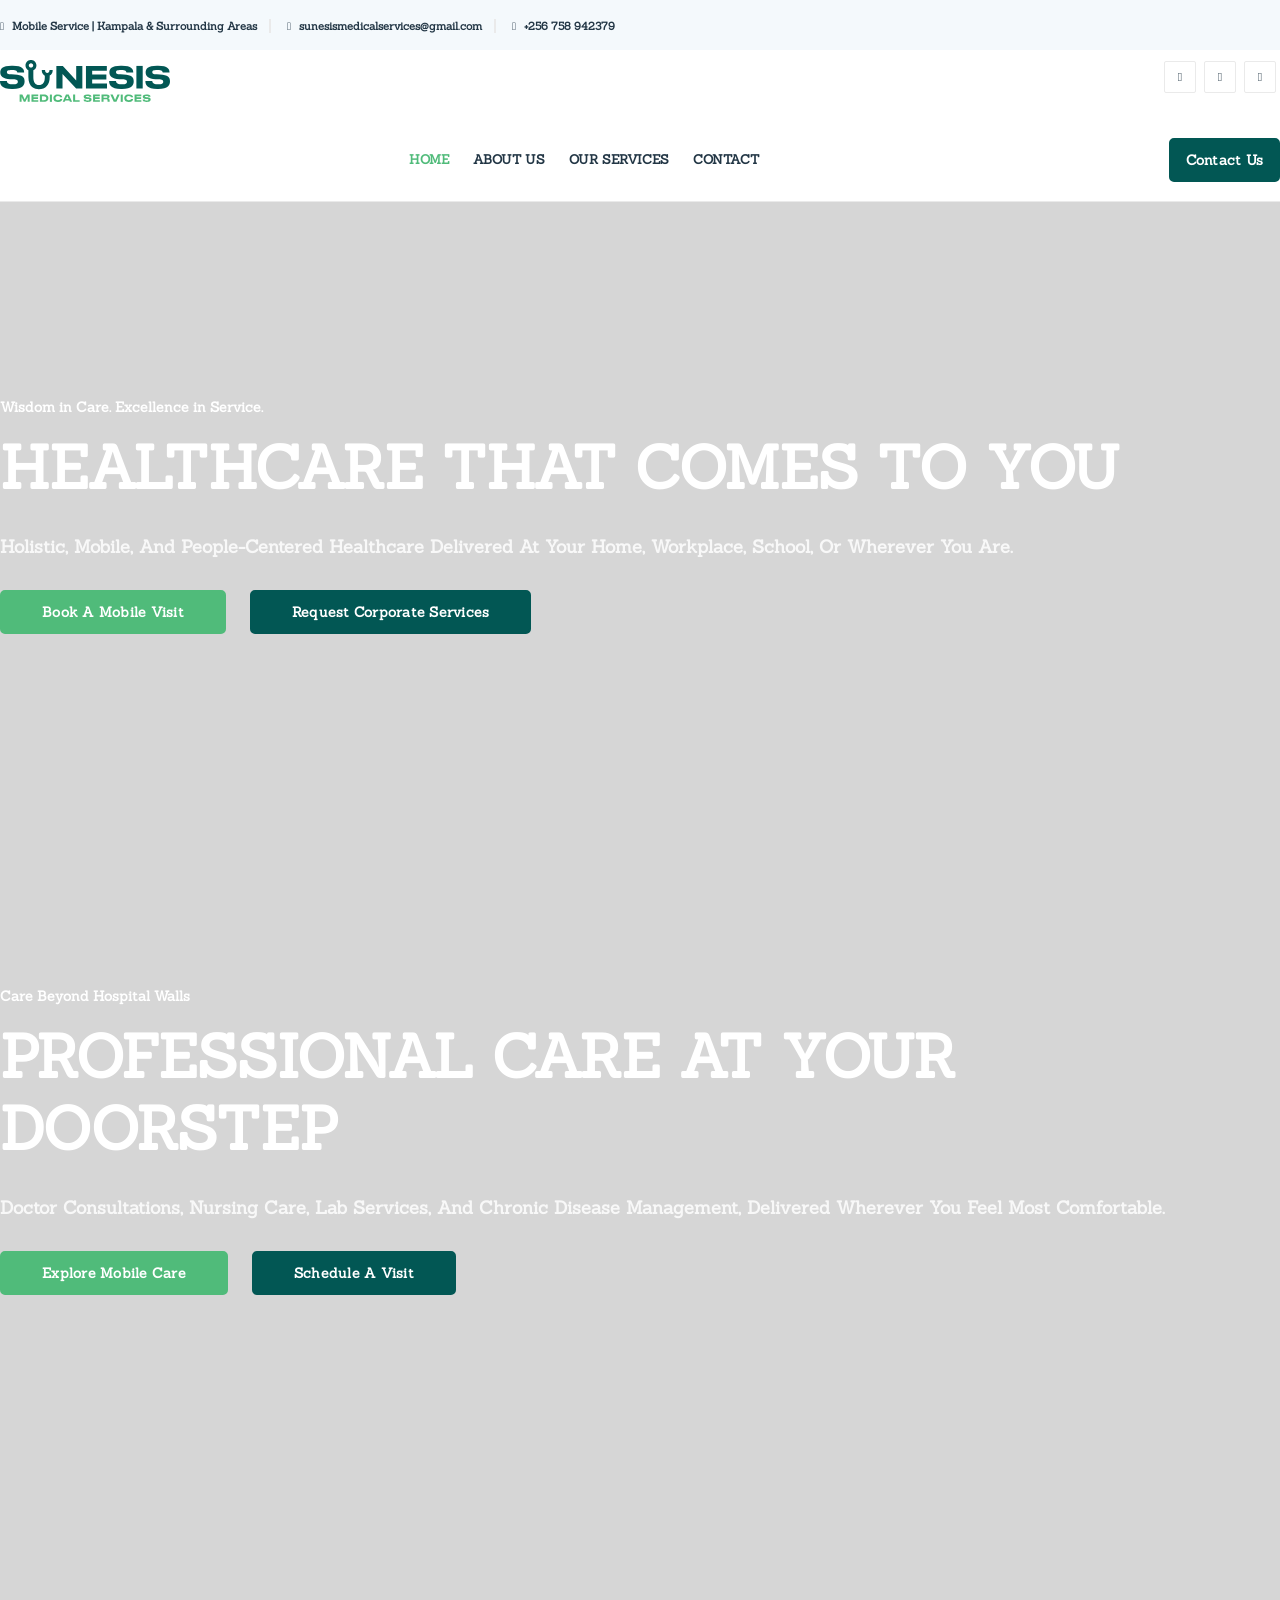
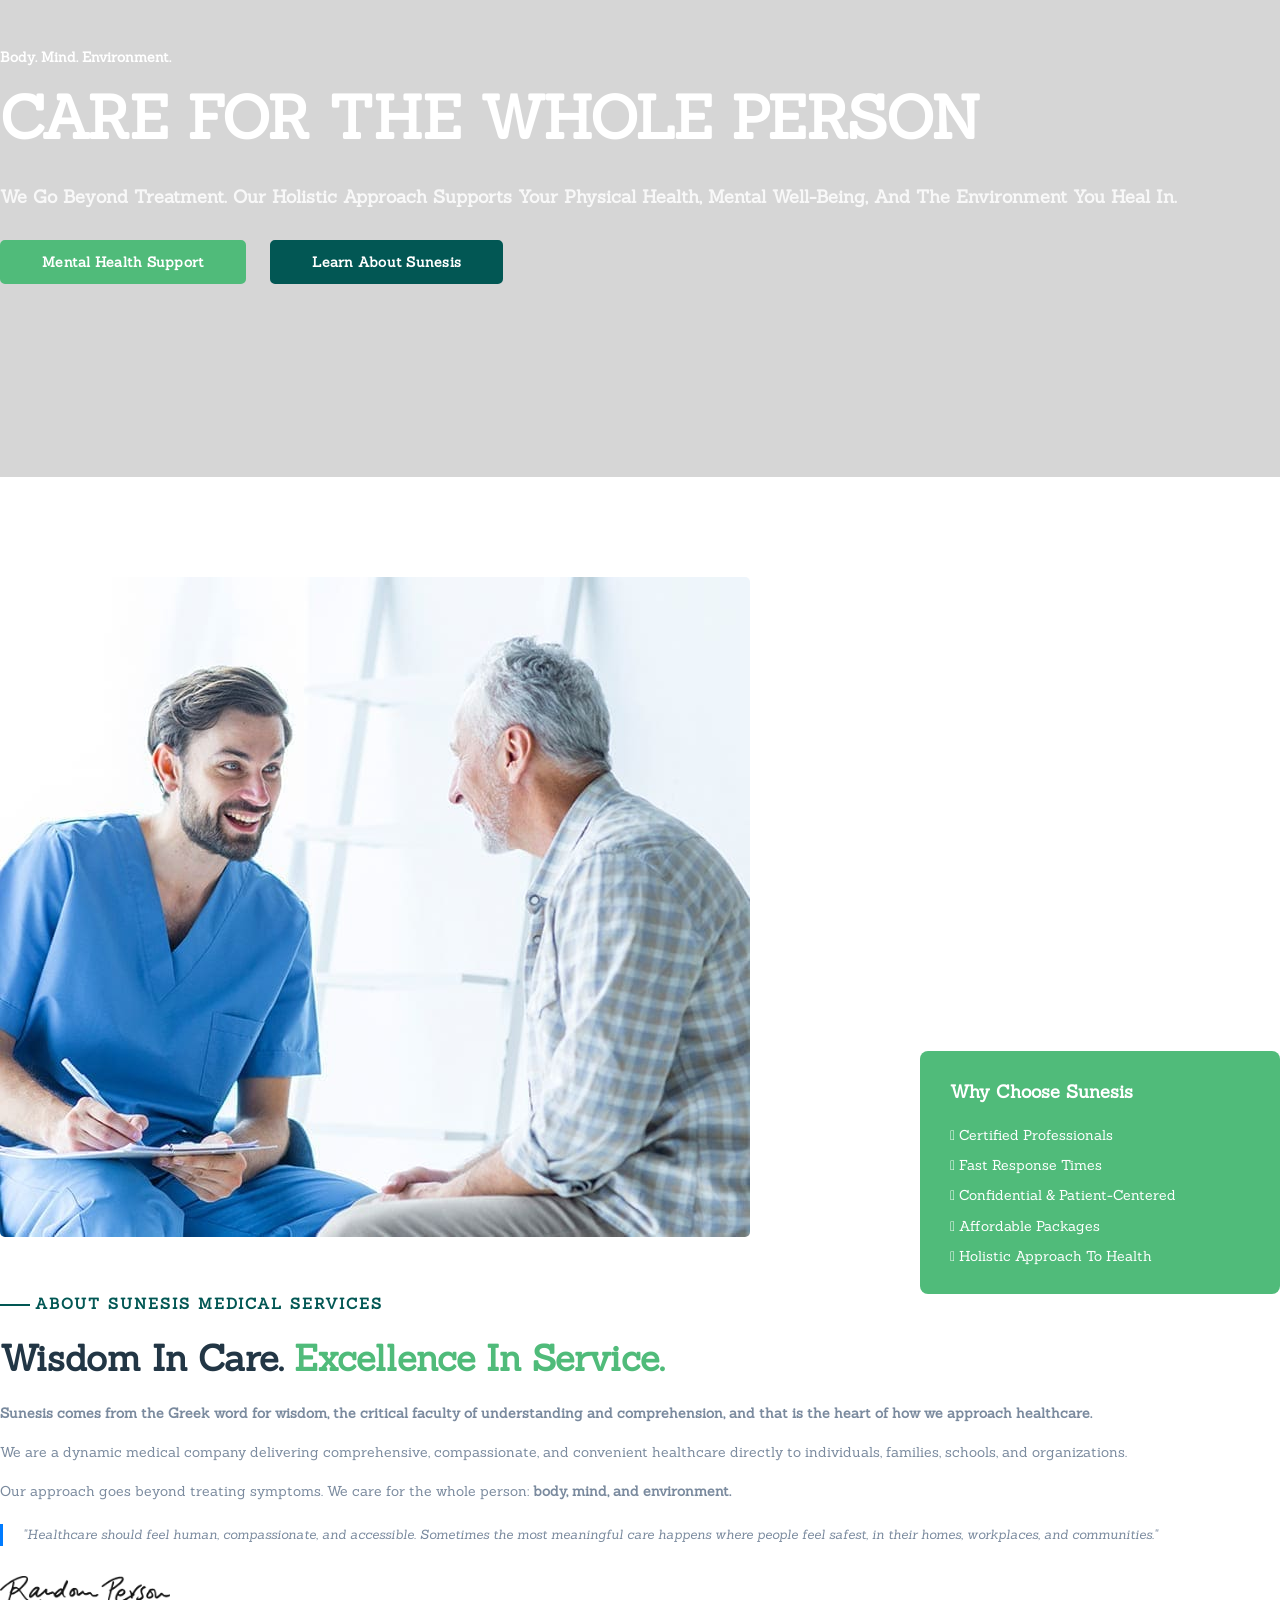
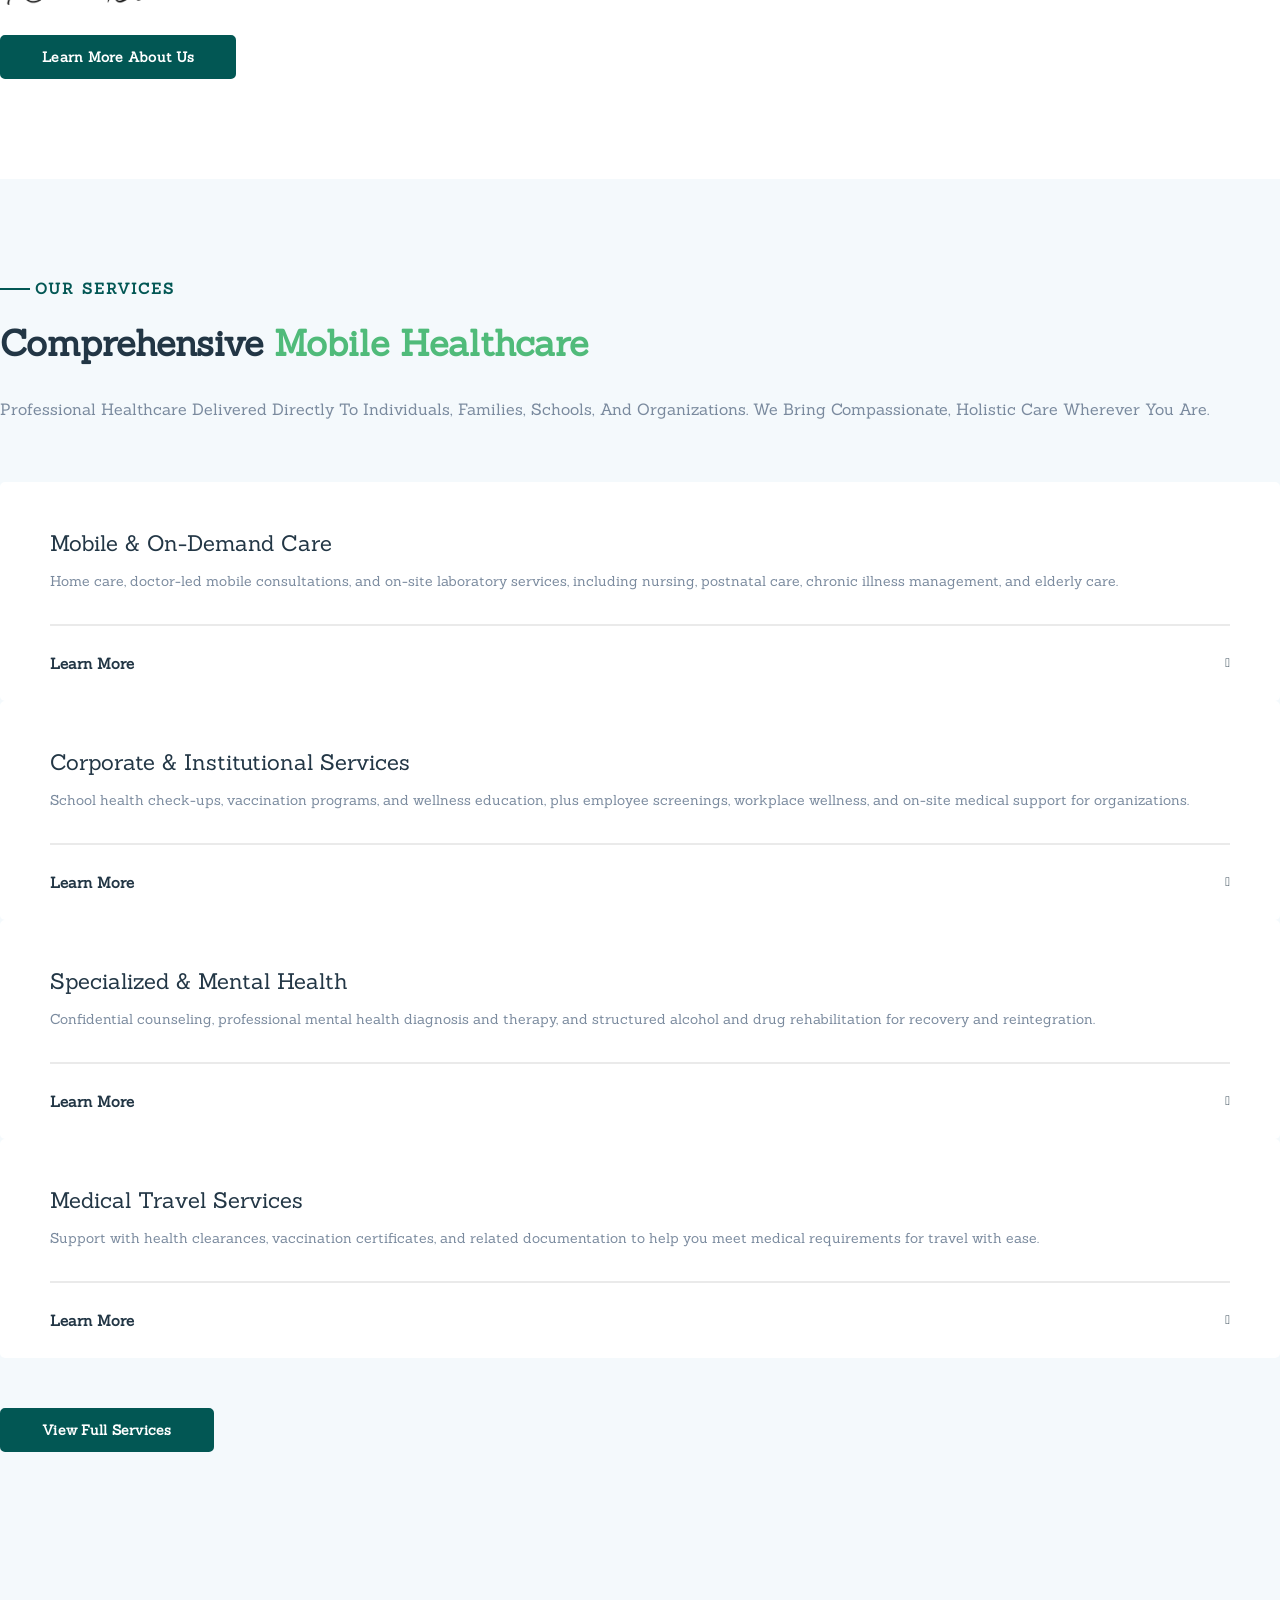
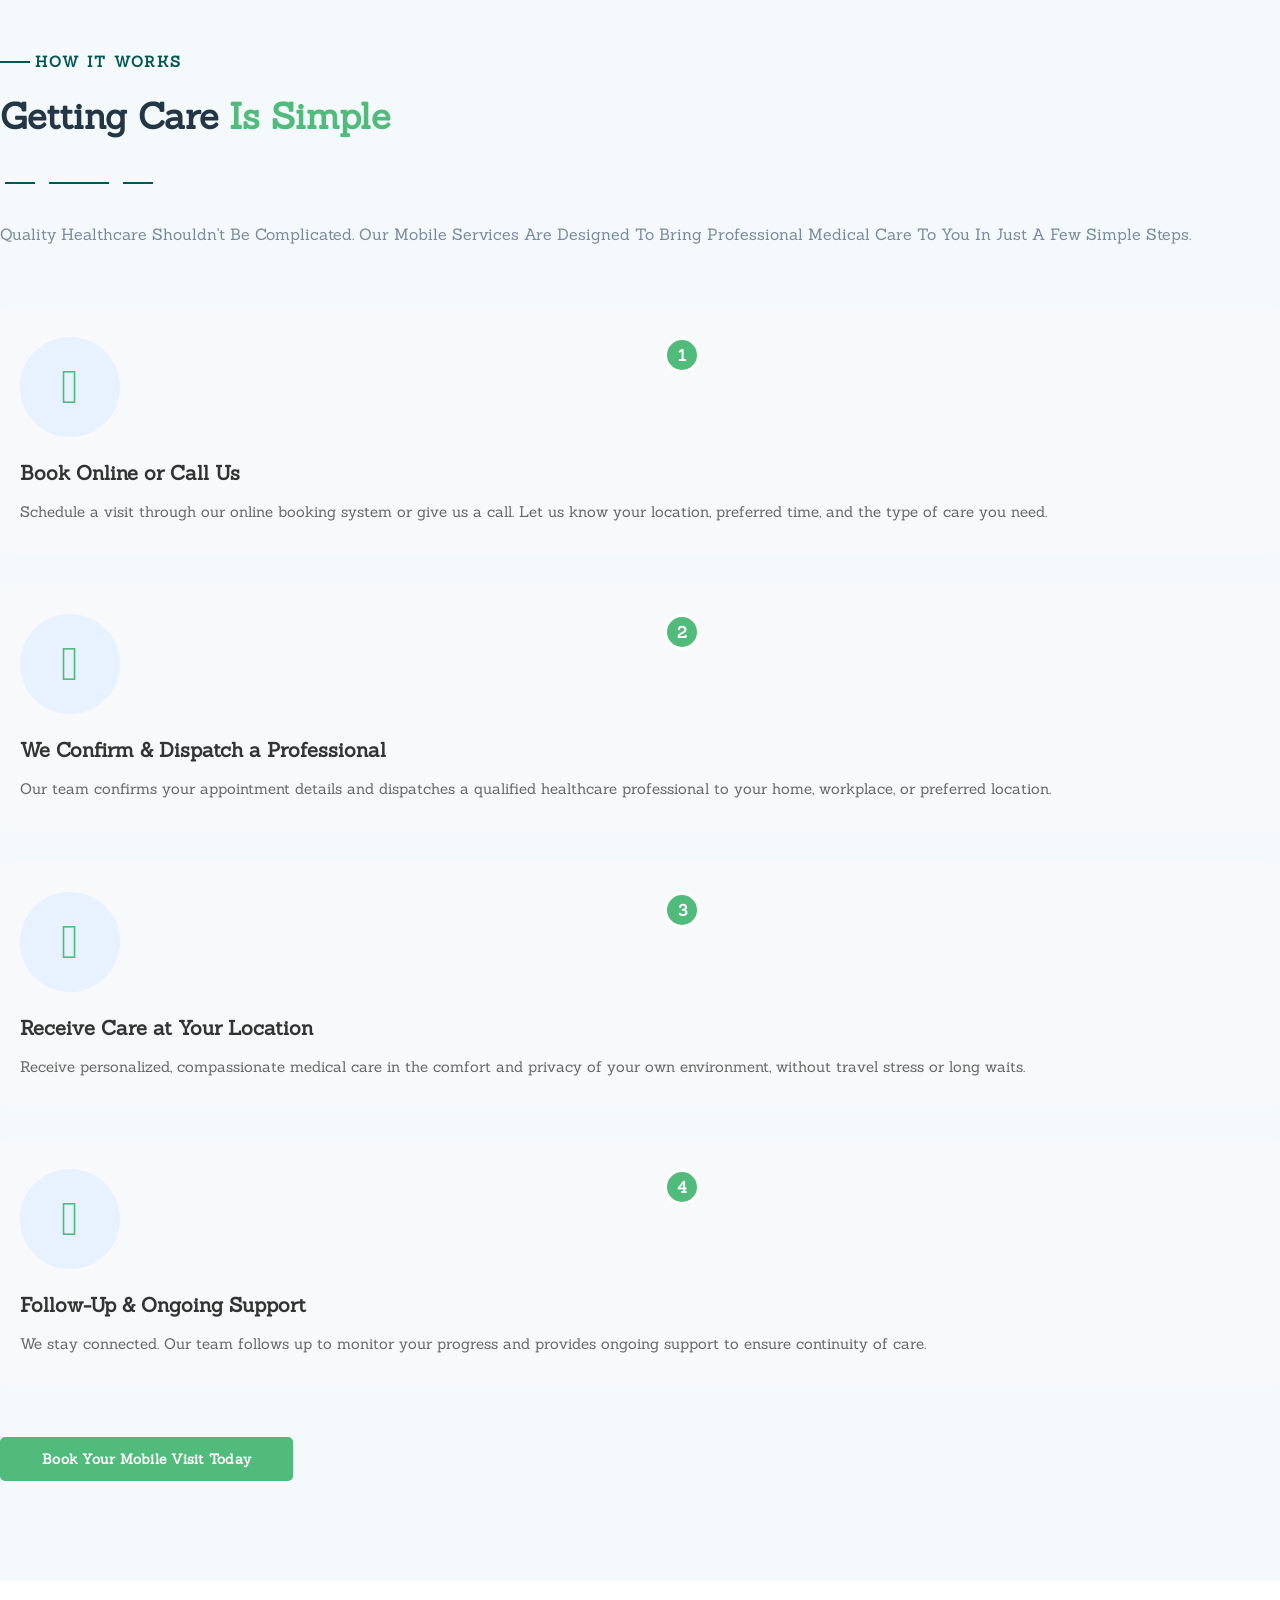
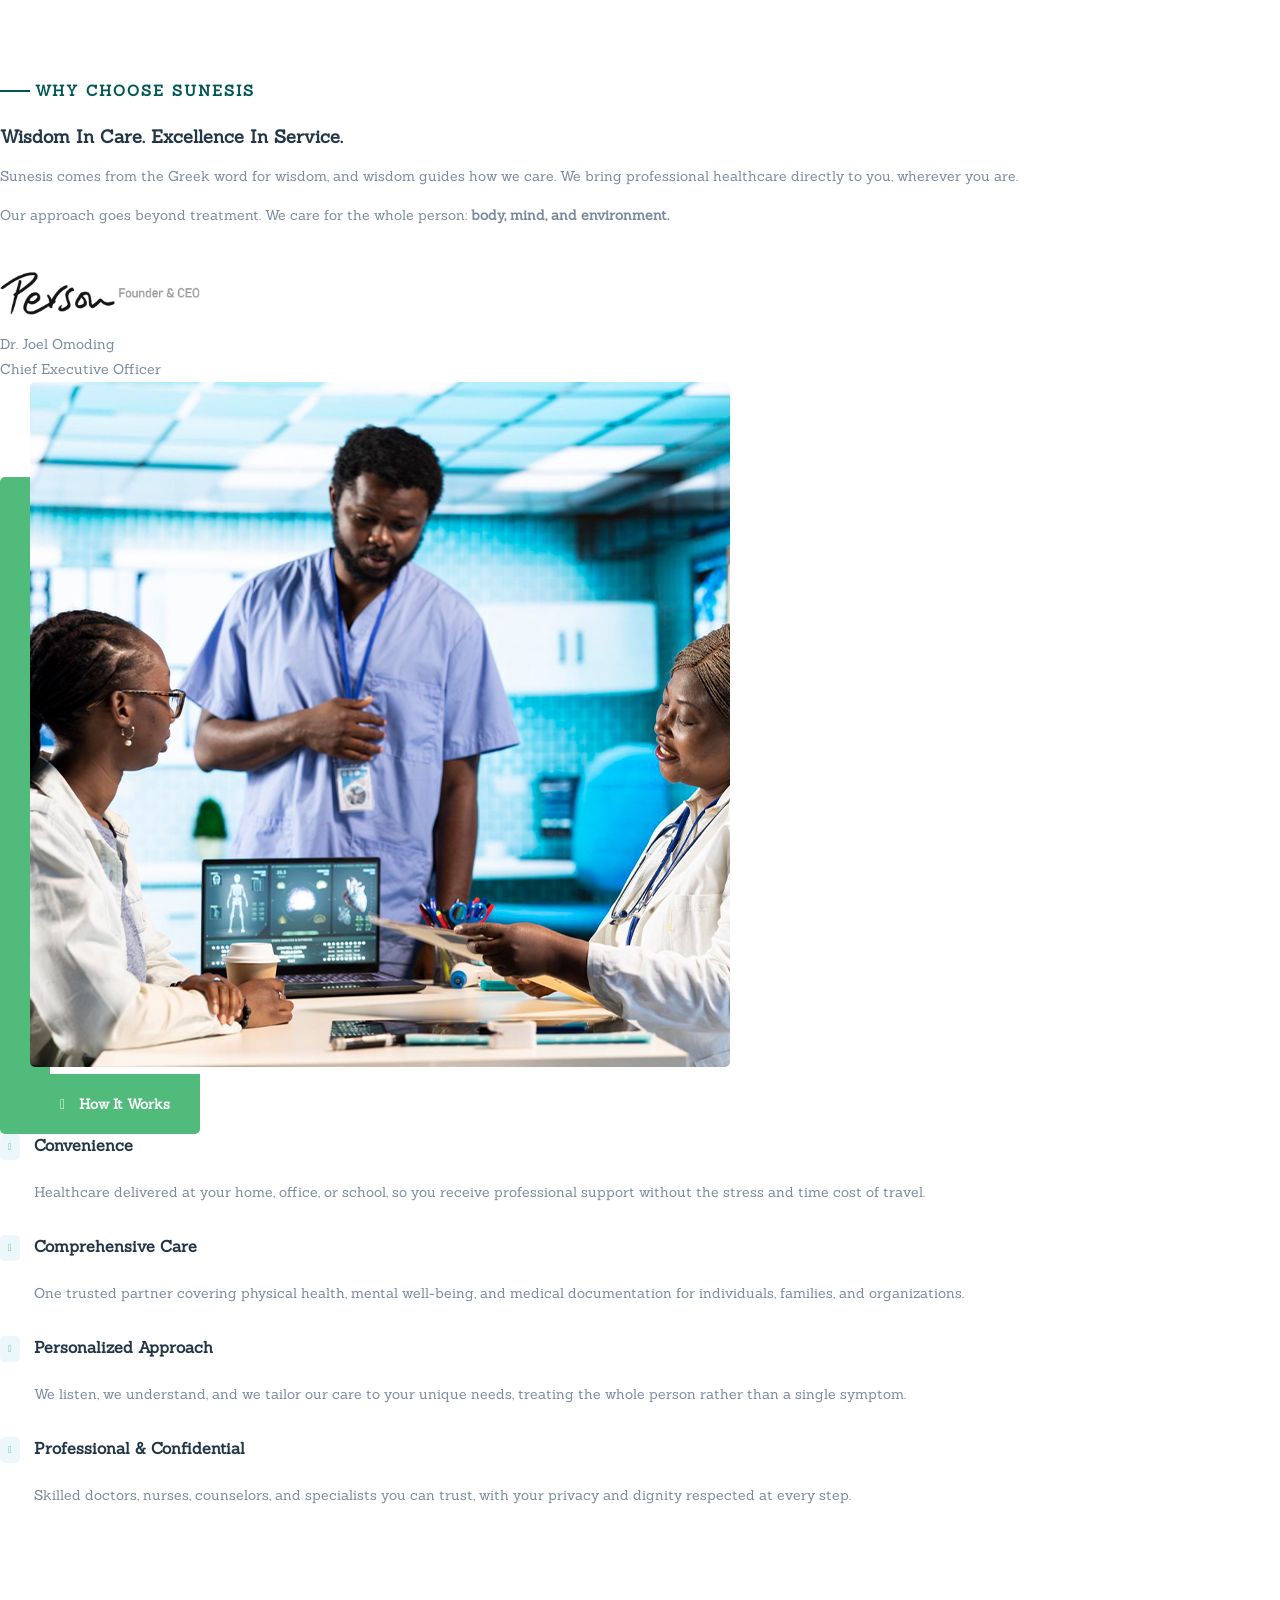
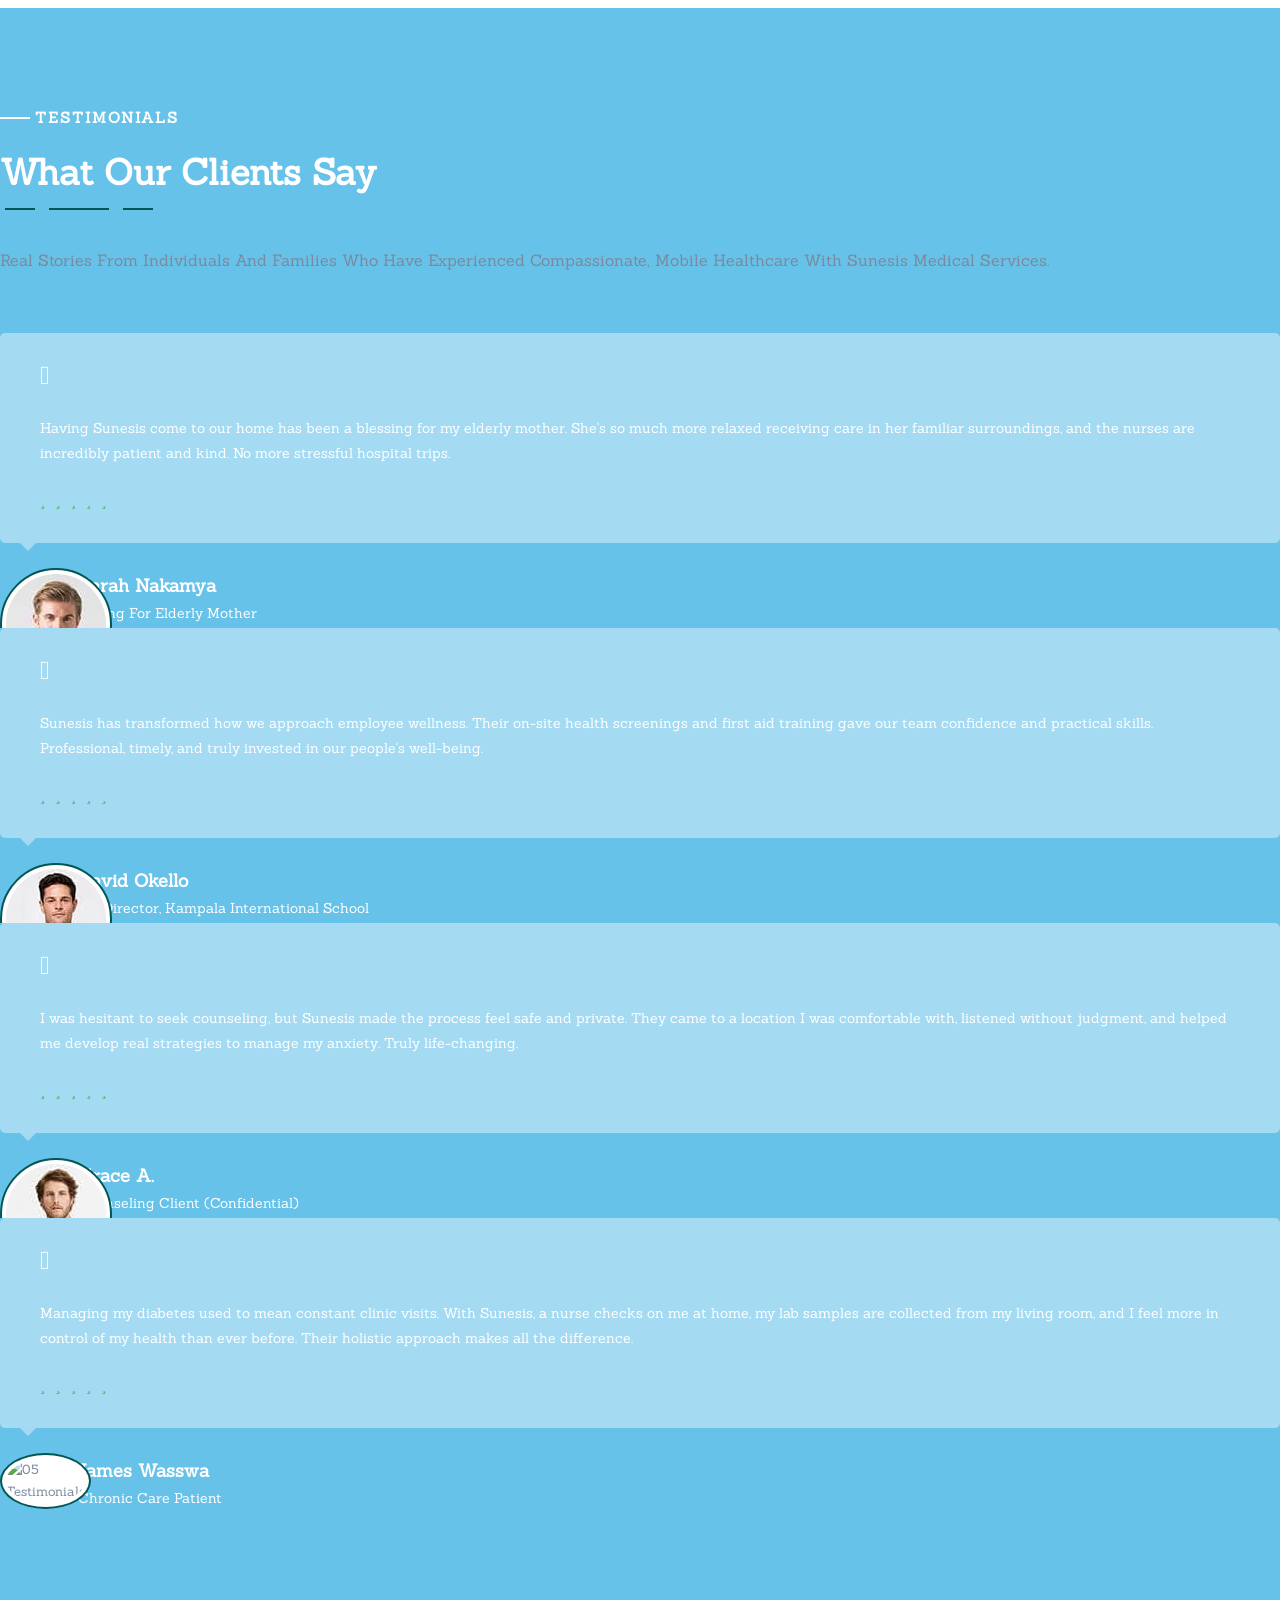
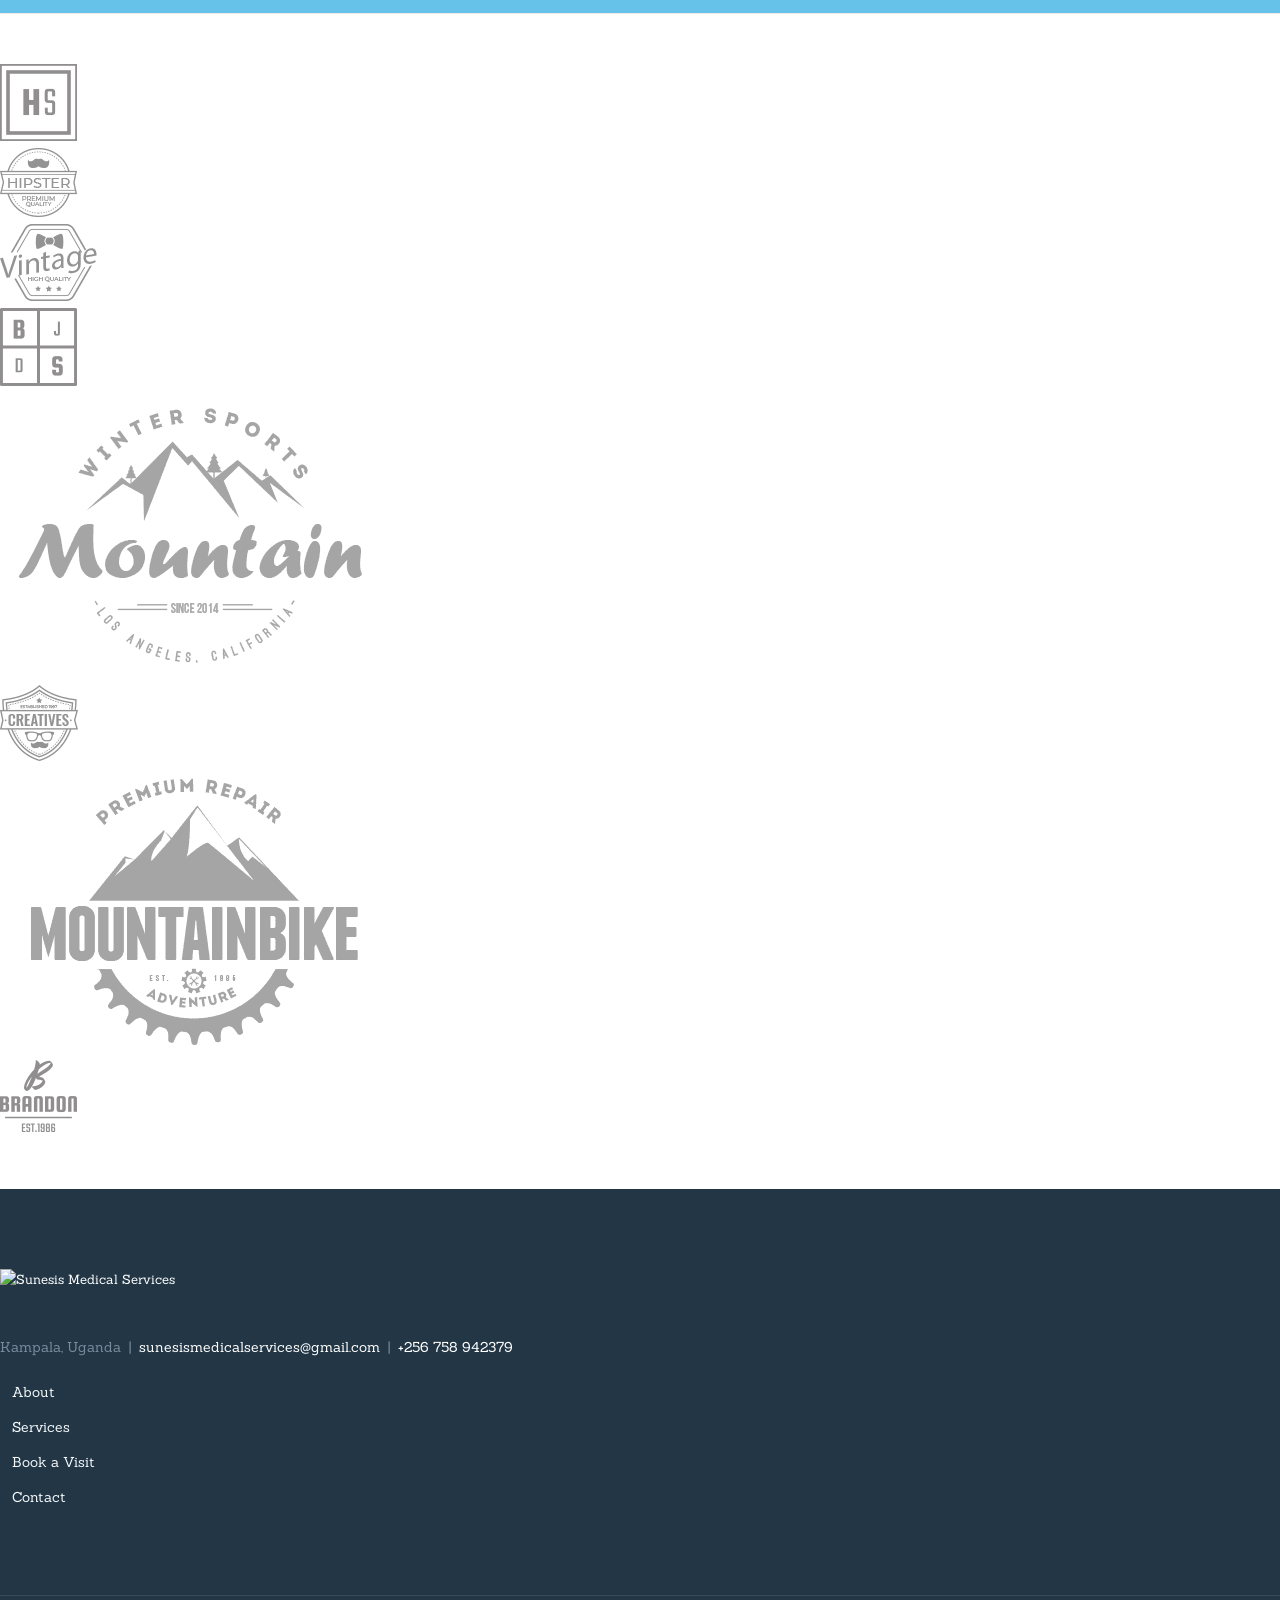
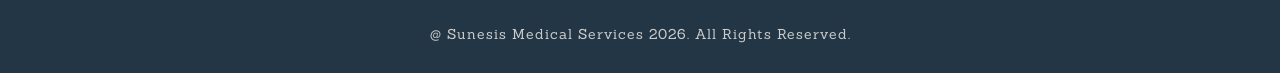
==== index.html @ 399898be "kk" ====
<!DOCTYPE html>
<html lang="en">
    
<head>
    <!-- :: Required Meta Tags -->
    <meta charset="utf-8">
    <meta http-equiv="X-UA-Compatible" content="IE=edge">
    <meta name="viewport" content="width=device-width, initial-scale=1, shrink-to-fit=no">
    
    <!-- :: SEO Meta Tags - Customized for Sunesis Medical Services -->
    <meta name="description" content="Sunesis Medical Services provides holistic, mobile healthcare delivered at your home, workplace, or school. Offering doctor home visits, corporate wellness, mental health counseling, and medical travel clearances in Uganda.">
    <meta name="keywords" content="Mobile Doctor Uganda, Home Healthcare, Corporate Wellness, Mental Health Counseling, Medical Travel Clearance, First Aid Training, Elderly Care, Sunesis Medical, Dr. Joel Omoding">
    <meta name="author" content="Sunesis Medical Services">

    <!-- :: Title -->
    <title>Sunesis Medical Services | Mobile Healthcare & Home Visits</title>

    <!-- :: Google Fonts -->
    <link href="https://fonts.googleapis.com/css2?family=Lato:wght@100;300;400;700;900&amp;display=swap" rel="stylesheet">
    <link href="https://fonts.googleapis.com/css2?family=Roboto:wght@100;300;400;500;700;900&amp;display=swap" rel="stylesheet">
    
    <!-- :: Font Awesome CSS -->
    <link rel="stylesheet" href="assets/fonts/fontawesome/css/all.min.css">
    
    <!-- :: Flaticon CSS -->
    <link rel="stylesheet" href="assets/fonts/flaticon/css/flaticon.css">

    <!-- :: Bootstrap CSS -->
    <link rel="stylesheet" href="assets/css/bootstrap.min.css">
    
    <!-- :: Animate CSS -->
    <link rel="stylesheet" href="assets/css/animate.css">
    
    <!-- :: lity CSS -->
    <link rel="stylesheet" href="assets/css/lity.min.css">
    
    <!-- :: Owl Carousel CSS -->
    <link rel="stylesheet" href="assets/css/owl.carousel.min.css">
    <link rel="stylesheet" href="assets/css/owl.theme.default.css">
    
    <!-- :: Style CSS -->
    <link rel="stylesheet" href="assets/css/style.css">

    <!-- :: Style Responsive CSS -->
    <link rel="stylesheet" href="assets/css/responsive.css">

    <!--[if lt IE 9]>
        <script src="https://oss.maxcdn.com/libs/html5shiv/3.7.0/html5shiv.js"></script>
        <script src="https://oss.maxcdn.com/libs/respond.js/1.4.2/respond.min.js"></script>
    <![endif]-->
</head>
    <body>
        <!-- :: Loading -->
        
        
        <!-- :: Top Bar -->
        <div class="top-bar">
    <div class="container">
        <div class="row">
            <div class="col-md-9">
                <div class="contact-top-bar">
                    <!-- Service Area -->
                    <a href="#"><i class="fas fa-map-marker-alt"></i> Mobile Service | Kampala & Surrounding Areas</a>
                    
                    <!-- Email (mailto now matches the displayed address) -->
                    <a href="mailto:sunesismedicalservices@gmail.com"><i class="fas fa-envelope"></i> sunesismedicalservices@gmail.com</a>
                    
                    <!-- Phone (from company profile) -->
                    <a href="tel:+256758942379"><i class="fas fa-phone"></i> +256 758 942379</a>
                </div>
            </div>
            <div class="col-md-3">
                <ul class="social-media-top-bar">
                    <!-- Optional: Twitter/X -->
                    <li><a href="#" aria-label="Twitter"><i class="fab fa-twitter"></i></a></li>
                    <!-- Optional: Instagram -->
                    <li><a href="#" aria-label="Instagram"><i class="fab fa-instagram"></i></a></li>
                    <!-- Optional: LinkedIn (Better for B2B Corporate Services) -->
                    <li><a href="#" aria-label="LinkedIn"><i class="fab fa-linkedin-in"></i></a></li>
                </ul>
            </div>
        </div>
    </div>
</div>
        
        <!-- :: Navbar -->
      <nav class="nav-bar">
        <div class="container">
            <div class="row">
                <div class="col-lg-3">
                    <div class="nav-brand">
                        <a href="index.html" class="brand"><img class="img-fluid" src="assets/images/logo/logo-main.svg" width="170px" alt="Sunesis Medical Services"></a>
                        <button class="nav-bar-toggler"><i class="fas fa-bars"></i></button>
                    </div>
                </div>
                <div class="col-lg-9 small-menu">
                    <div class="nav-menu-links">
                        <ul class="menu-links" style="flex: 1; text-align: center;">
                            <li class="item active">
                                <a href="index.html" class="item-link">Home</a>
                            </li>
                            <li class="item">
                                <a href="about-us.html" class="item-link">About Us</a>
                            </li>
                            <li class="item">
                                <a href="services.html" class="item-link">Our Services</a>
                            </li>
                            <li class="item">
                                <a href="contact-us.html" class="item-link">Contact</a>
                            </li>
                        </ul>
                        <ul class="menu-links">
                            <li class="item">
                                <a href="contact-us.html" class="btn-2">Contact Us</a>
                            </li>
                        </ul>
                    </div>
                </div>
            </div>
        </div>
    </nav>

        <!-- :: Header -->
     <!-- :: Header / Hero Section -->
<section class="header" id="page">
    <div class="header-hero header-1 owl-carousel owl-theme">
        
        <!-- Slide 1: Primary Brand Message -->
        <div class="cover-background" style="background-image: url(assets/images/header/sunesis-hero-1.jpg);">
            <div class="overlay"></div>
            <div class="container">
                <div class="row">
                    <div class="col-lg-8 offset-lg-2">
                        <div class="banner display-table">
                            <div class="head-info table-cell text-center">
                                <div class="top-handline">Wisdom in Care. Excellence in Service.</div>
                                <h1 class="handline">Healthcare That Comes to You</h1>
                                <p>Holistic, mobile, and people-centered healthcare delivered at your home, workplace, school, or wherever you are.</p>
                                <div class="buttons">
                                    <a href="appointment.html" class="btn-1">Book a Mobile Visit</a>
                                    <a href="contact-us.html" class="btn-2">Request Corporate Services</a>
                                </div>
                            </div>
                        </div>
                    </div>
                </div>
            </div>
        </div>
        
        <!-- Slide 2: Mobile & On-Demand Care Focus -->
        <div class="cover-background" style="background-image: url(assets/images/header/sunesis-hero-2.jpg);">
            <div class="overlay"></div>
            <div class="container">
                <div class="row">
                    <div class="col-lg-8 offset-lg-2">
                        <div class="banner display-table">
                            <div class="head-info table-cell text-center">
                                <div class="top-handline">Care Beyond Hospital Walls</div>
                                <h1 class="handline">Professional Care at Your Doorstep</h1>
                                <p>Doctor consultations, nursing care, lab services, and chronic disease management, delivered wherever you feel most comfortable.</p>
                                <div class="buttons">
                                    <a href="service-mobile-care.html" class="btn-1">Explore Mobile Care</a>
                                    <a href="appointment.html" class="btn-2">Schedule a Visit</a>
                                </div>
                            </div>
                        </div>
                    </div>
                </div>
            </div>
        </div>
        
        <!-- Slide 3: Holistic Wellness / Mental Health Focus -->
        <div class="cover-background" style="background-image: url(assets/images/header/sunesis-hero-3.jpg);">
            <div class="overlay"></div>
            <div class="container">
                <div class="row">
                    <div class="col-lg-8 offset-lg-2">
                        <div class="banner display-table">
                            <div class="head-info table-cell text-center">
                                <div class="top-handline">Body. Mind. Environment.</div>
                                <h1 class="handline">Care for the Whole Person</h1>
                                <p>We go beyond treatment. Our holistic approach supports your physical health, mental well-being, and the environment you heal in.</p>
                                <div class="buttons">
                                    <a href="service-mental-health.html" class="btn-1">Mental Health Support</a>
                                    <a href="#about" class="move-section btn-2">Learn About Sunesis</a>
                                </div>
                            </div>
                        </div>
                    </div>
                </div>
            </div>
        </div>
        
    </div>
</section>

        <!-- :: About -->
<section class="about py-100" id="about">
    <div class="container">
        <div class="row">
            <div class="col-lg-6">
                <div class="img-box">
                    <div class="about-img">
                        <!-- Image filename unchanged - you will replace this later -->
                        <img class="img-fluid" src="assets/images/about/01_about.jpg" alt="01 About">
                    </div>
                    <div class="open-hours">
                        <h5>Why Choose Sunesis</h5>
                        <ul>
                            <li><i class="fas fa-check-circle"></i> Certified Professionals</li>
                            <li><i class="fas fa-check-circle"></i> Fast Response Times</li>
                            <li><i class="fas fa-check-circle"></i> Confidential & Patient-Centered</li>
                            <li><i class="fas fa-check-circle"></i> Affordable Packages</li>
                            <li><i class="fas fa-check-circle"></i> Holistic Approach to Health</li>
                        </ul>
                    </div>
                </div>
            </div>
            <div class="col-lg-6">
                <div class="text-box">
                    <div class="sec-title">
                        <h2>About Sunesis Medical Services</h2>
                        <h3>Wisdom in Care. <span>Excellence in Service.</span></h3>
                    </div>
                    
                    <!-- Content from WHO WE ARE section of the document -->
                    <p><strong>Sunesis comes from the Greek word for wisdom, the critical faculty of understanding and comprehension, and that is the heart of how we approach healthcare.</strong></p>
                    
                    <p>We are a dynamic medical company delivering comprehensive, compassionate, and convenient healthcare directly to individuals, families, schools, and organizations.</p>
                    
                    <p>Our approach goes beyond treating symptoms. We care for the whole person: <strong>body, mind, and environment.</strong></p>
                    
                    <!-- CEO Quote -->
                    <blockquote style="font-style: italic; border-left: 3px solid #007bff; padding-left: 20px; margin: 20px 0;">
                        "Healthcare should feel human, compassionate, and accessible. Sometimes the most meaningful care happens where people feel safest, in their homes, workplaces, and communities."
                    </blockquote>
                    
                    <!-- Signature image filename unchanged - you will replace this later -->
                    <img class="img-fluid signature" src="assets/images/about/01_signature.png" alt="01 Signature">
                    
                    <a href="about-us.html" class="btn-2">Learn More About Us</a>
                </div>
            </div>
        </div>
    </div>
</section>
        
        <!-- :: Services -->
      <!-- :: Services -->
<section class="services py-100">
    <div class="container">
        <div class="row">
            <div class="col-md-8 offset-md-2">
                <div class="sec-title text-center">
                    <h2>Our Services</h2>
                    <h3>Comprehensive <span>Mobile Healthcare</span></h3>
                    <p>Professional healthcare delivered directly to individuals, families, schools, and organizations. We bring compassionate, holistic care wherever you are.</p>
                </div>
            </div>
        </div>
        <div class="services-box owl-carousel owl-theme">
            
            <!-- Service 1: Mobile & On-Demand Care -->
            <div class="item-services">
                <h4>Mobile & On-Demand Care</h4>
                <p>Home care, doctor-led mobile consultations, and on-site laboratory services, including nursing, postnatal care, chronic illness management, and elderly care.</p>
                <a href="service-mobile-care.html">Learn More <i class="fas fa-arrow-right"></i></a>
            </div>
            
            <!-- Service 2: Corporate & Institutional Services -->
            <div class="item-services">
      
                <h4>Corporate & Institutional Services</h4>
                <p>School health check-ups, vaccination programs, and wellness education, plus employee screenings, workplace wellness, and on-site medical support for organizations.</p>
                <a href="service-corporate-health.html">Learn More <i class="fas fa-arrow-right"></i></a>
            </div>
            
            <!-- Service 3: Specialized & Mental Health Services -->
            <div class="item-services">
                <h4>Specialized & Mental Health</h4>
                <p>Confidential counseling, professional mental health diagnosis and therapy, and structured alcohol and drug rehabilitation for recovery and reintegration.</p>
                <a href="service-mental-health.html">Learn More <i class="fas fa-arrow-right"></i></a>
            </div>
            
            <!-- Service 4: Medical Travel Services -->
            <div class="item-services">
                <h4>Medical Travel Services</h4>
                <p>Support with health clearances, vaccination certificates, and related documentation to help you meet medical requirements for travel with ease.</p>
                <a href="service-medical-travel.html">Learn More <i class="fas fa-arrow-right"></i></a>
            </div>
            
        </div>
        
        <!-- "View Full Services" Button as specified in document -->
        <div class="row">
            <div class="col-md-12 text-center" style="margin-top: 50px;">
                <a href="services.html" class="btn-2"> View Full Services</a>
            </div>
        </div>
        
    </div>
</section>

<!-- :: How It Works -->
<section class="how-it-works py-100">
    <div class="container">
        <div class="row">
            <div class="col-md-8 offset-md-2">
                <div class="sec-title text-center">
                    <h2>How It Works</h2>
                    <h3>Getting Care <span>Is Simple</span></h3>
                    <ul>
                        <li></li>
                        <li></li>
                        <li></li>
                    </ul>
                    <p>Quality healthcare shouldn't be complicated. Our mobile services are designed to bring professional medical care to you in just a few simple steps.</p>
                </div>
            </div>
        </div>
        
        <div class="row">
            
            <!-- Step 1 -->
            <div class="col-lg-3 col-md-6">
                <div class="process-box text-center">
                    <div class="process-icon">
                        <span class="process-number">1</span>
                        <i class="fas fa-calendar-check"></i>
                    </div>
                    <h4>Book Online or Call Us</h4>
                    <p>Schedule a visit through our online booking system or give us a call. Let us know your location, preferred time, and the type of care you need.</p>
                </div>
            </div>
            
            <!-- Step 2 -->
            <div class="col-lg-3 col-md-6">
                <div class="process-box text-center">
                    <div class="process-icon">
                        <span class="process-number">2</span>
                        <i class="fas fa-user-check"></i>
                    </div>
                    <h4>We Confirm & Dispatch a Professional</h4>
                    <p>Our team confirms your appointment details and dispatches a qualified healthcare professional to your home, workplace, or preferred location.</p>
                </div>
            </div>
            
            <!-- Step 3 -->
            <div class="col-lg-3 col-md-6">
                <div class="process-box text-center">
                    <div class="process-icon">
                        <span class="process-number">3</span>
                        <i class="fas fa-home"></i>
                    </div>
                    <h4>Receive Care at Your Location</h4>
                    <p>Receive personalized, compassionate medical care in the comfort and privacy of your own environment, without travel stress or long waits.</p>
                </div>
            </div>
            
            <!-- Step 4 -->
            <div class="col-lg-3 col-md-6">
                <div class="process-box text-center">
                    <div class="process-icon">
                        <span class="process-number">4</span>
                        <i class="fas fa-heart"></i>
                    </div>
                    <h4>Follow-Up & Ongoing Support</h4>
                    <p>We stay connected. Our team follows up to monitor your progress and provides ongoing support to ensure continuity of care.</p>
                </div>
            </div>
            
        </div>
        
        <!-- Optional CTA Button -->
        <div class="row">
            <div class="col-md-12 text-center" style="margin-top: 50px;">
                <a href="appointment.html" class="btn-1"> Book Your Mobile Visit Today</a>
            </div>
        </div>
        
    </div>
</section>
        
        <!-- :: Features -->
        <section class="features py-100">
        <div class="container">
            <div class="row">
                <div class="col-lg-4">
                    <div class="features-one">
                        <div class="sec-title">
                            <h2>Why Choose Sunesis</h2>
                            <h3>Wisdom in Care. Excellence in Service.</h3>
                        </div>
                        <p>Sunesis comes from the Greek word for wisdom, and wisdom guides how we care. We bring professional healthcare directly to you, wherever you are.</p>
                        <p>Our approach goes beyond treatment. We care for the whole person: <strong>body, mind, and environment.</strong></p>
                        
                        <!-- Image filename unchanged -->
                        <img class="img-fluid signature" src="assets/images/features/01_signature.png" alt="01 Signature">
                        
                        <!-- CEO Attribution -->
                        <p style="margin-top: 10px; font-weight: 500;">Dr. Joel Omoding<br><span style="font-weight: 400; font-size: 0.9rem;">Chief Executive Officer</span></p>
                    </div>
                </div>
                <div class="col-lg-4">
                    <div class="features-watch">
                        <div class="about-img">
                            <!-- Image filename unchanged -->
                            <img class="img-fluid" src="assets/images/features/01_features.jpg" alt="01 Features">
                        </div>
                        <div class="watch">
                            <a href="https://youtu.be/TKnufs85hXk" data-lity><i class="fas fa-play"></i> How It Works</a>
                        </div>
                    </div>
                </div>
                <div class="col-lg-4">
                    <div class="features-two">
                        
                        <!-- Feature 1: Convenience -->
                        <div class="item-features">
                            <i class="fas fa-check icon-item"></i>
                            <div class="text-item">
                                <h5>Convenience</h5>
                                <p>Healthcare delivered at your home, office, or school, so you receive professional support without the stress and time cost of travel.</p>
                            </div>
                        </div>
                        
                        <!-- Feature 2: Comprehensive Care -->
                        <div class="item-features">
                            <i class="fas fa-check icon-item"></i>
                            <div class="text-item">
                                <h5>Comprehensive Care</h5>
                                <p>One trusted partner covering physical health, mental well-being, and medical documentation for individuals, families, and organizations.</p>
                            </div>
                        </div>
                        
                        <!-- Feature 3: Personalized Approach -->
                        <div class="item-features">
                            <i class="fas fa-check icon-item"></i>
                            <div class="text-item">
                                <h5>Personalized Approach</h5>
                                <p>We listen, we understand, and we tailor our care to your unique needs, treating the whole person rather than a single symptom.</p>
                            </div>
                        </div>
                        
                        <!-- Feature 4: Professional & Confidential -->
                        <div class="item-features">
                            <i class="fas fa-check icon-item"></i>
                            <div class="text-item">
                                <h5>Professional & Confidential</h5>
                                <p>Skilled doctors, nurses, counselors, and specialists you can trust, with your privacy and dignity respected at every step.</p>
                            </div>
                        </div>
                        
                    </div>
                </div>
            </div>
        </div>
    </section>
        
        <!-- :: Testimonials -->
     <section class="testimonials-2 py-100">
    <div class="overlay"></div>
    <div class="container">
        <div class="row">
            <div class="col-md-8 offset-md-2">
                <div class="sec-title text-center">
                    <h2>Testimonials</h2>
                    <h3>What Our <span>Clients Say</span></h3>
                    <ul>
                        <li></li>
                        <li></li>
                        <li></li>
                    </ul>
                    <p>Real stories from individuals and families who have experienced compassionate, mobile healthcare with Sunesis Medical Services.</p>
                </div>
            </div>
        </div>
        <div class="testimonials-2-carousel owl-carousel owl-theme">
            
            <!-- Testimonial 1: Elderly Home Care Focus -->
            <div class="testimonials-item">
                <div class="box-item">
                    <i class="fas fa-quote-right item-quote"></i>
                    <p class="text-item">Having Sunesis come to our home has been a blessing for my elderly mother. She's so much more relaxed receiving care in her familiar surroundings, and the nurses are incredibly patient and kind. No more stressful hospital trips.</p>
                    <ul class="rate-star">
                        <li><i class="fas fa-star active"></i></li>
                        <li><i class="fas fa-star active"></i></li>
                        <li><i class="fas fa-star active"></i></li>
                        <li><i class="fas fa-star active"></i></li>
                        <li><i class="fas fa-star active"></i></li>
                    </ul>
                </div>
                <div class="item-talk">
                    <div class="img-box">
                        <!-- Image filename unchanged -->
                        <img class="img-fluid" src="assets/images/testimonials/02_testimonials.jpg" alt="02 Testimonials">
                    </div>
                    <div class="info">
                        <h5>Sarah Nakamya</h5>
                        <span>Caring for Elderly Mother</span>
                    </div>
                </div>
            </div>
            
            <!-- Testimonial 2: Corporate Wellness Focus -->
            <div class="testimonials-item">
                <div class="box-item">
                    <i class="fas fa-quote-right item-quote"></i>
                    <p class="text-item">Sunesis has transformed how we approach employee wellness. Their on-site health screenings and first aid training gave our team confidence and practical skills. Professional, timely, and truly invested in our people's well-being.</p>
                    <ul class="rate-star">
                        <li><i class="fas fa-star active"></i></li>
                        <li><i class="fas fa-star active"></i></li>
                        <li><i class="fas fa-star active"></i></li>
                        <li><i class="fas fa-star active"></i></li>
                        <li><i class="fas fa-star active"></i></li>
                    </ul>
                </div>
                <div class="item-talk">
                    <div class="img-box">
                        <!-- Image filename unchanged -->
                        <img class="img-fluid" src="assets/images/testimonials/03_testimonials.jpg" alt="03 Testimonials">
                    </div>
                    <div class="info">
                        <h5>David Okello</h5>
                        <span>HR Director, Kampala International School</span>
                    </div>
                </div>
            </div>
            
            <!-- Testimonial 3: Mental Health & Counseling Focus -->
            <div class="testimonials-item">
                <div class="box-item">
                    <i class="fas fa-quote-right item-quote"></i>
                    <p class="text-item">I was hesitant to seek counseling, but Sunesis made the process feel safe and private. They came to a location I was comfortable with, listened without judgment, and helped me develop real strategies to manage my anxiety. Truly life-changing.</p>
                    <ul class="rate-star">
                        <li><i class="fas fa-star active"></i></li>
                        <li><i class="fas fa-star active"></i></li>
                        <li><i class="fas fa-star active"></i></li>
                        <li><i class="fas fa-star active"></i></li>
                        <li><i class="fas fa-star active"></i></li>
                    </ul>
                </div>
                <div class="item-talk">
                    <div class="img-box">
                        <!-- Image filename unchanged -->
                        <img class="img-fluid" src="assets/images/testimonials/04_testimonials.jpg" alt="04 Testimonials">
                    </div>
                    <div class="info">
                        <h5>Grace A.</h5>
                        <span>Counseling Client (Confidential)</span>
                    </div>
                </div>
            </div>
            
            <!-- Testimonial 4: Mobile Lab & Chronic Care Focus -->
            <div class="testimonials-item">
                <div class="box-item">
                    <i class="fas fa-quote-right item-quote"></i>
                    <p class="text-item">Managing my diabetes used to mean constant clinic visits. With Sunesis, a nurse checks on me at home, my lab samples are collected from my living room, and I feel more in control of my health than ever before. Their holistic approach makes all the difference.</p>
                    <ul class="rate-star">
                        <li><i class="fas fa-star active"></i></li>
                        <li><i class="fas fa-star active"></i></li>
                        <li><i class="fas fa-star active"></i></li>
                        <li><i class="fas fa-star active"></i></li>
                        <li><i class="fas fa-star active"></i></li>
                    </ul>
                </div>
                <div class="item-talk">
                    <div class="img-box">
                        <img class="img-fluid" src="assets/images/testimonials/05_testimonials.jpg" alt="05 Testimonials">
                    </div>
                    <div class="info">
                        <h5>James Wasswa</h5>
                        <span>Chronic Care Patient</span>
                    </div>
                </div>
            </div>
            
        </div>
    </div>
</section>
        
    
        
        <!-- :: Sponsors -->
        <div class="sponsors">
            <div class="container">
                <div class="sponsors-box owl-carousel owl-theme">
                    <div class="sponsors-item">
                        <img class="img-fluid" src="assets/images/sponsors/01_sponsors.png" alt="01 Sponsors">
                    </div>
                    <div class="sponsors-item">
                        <img class="img-fluid" src="assets/images/sponsors/02_sponsors.png" alt="02 Sponsors">
                    </div>
                    <div class="sponsors-item">
                        <img class="img-fluid" src="assets/images/sponsors/03_sponsors.png" alt="03 Sponsors">
                    </div>
                    <div class="sponsors-item">
                        <img class="img-fluid" src="assets/images/sponsors/04_sponsors.png" alt="04 Sponsors">
                    </div>
                    <div class="sponsors-item">
                        <img class="img-fluid" src="assets/images/sponsors/05_sponsors.png" alt="05 Sponsors">
                    </div>
                    <div class="sponsors-item">
                        <img class="img-fluid" src="assets/images/sponsors/06_sponsors.png" alt="06 Sponsors">
                    </div>
                    <div class="sponsors-item">
                        <img class="img-fluid" src="assets/images/sponsors/07_sponsors.png" alt="07 Sponsors">
                    </div>
                    <div class="sponsors-item">
                        <img class="img-fluid" src="assets/images/sponsors/08_sponsors.png" alt="08 Sponsors">
                    </div>
                </div>
            </div>
        </div>
        
        <!-- :: Footer -->
        <footer class="footer">
            <div class="container">
                <div class="row">
                    <div class="col-md-12 text-center">

                        <!-- Logo -->
                        <div class="logo">
                            <a href="index.html" class="brand"><img class="img-fluid" src="assets/images/logo/02_logo.png" alt="Sunesis Medical Services"></a>
                        </div>

                        <!-- One-line contact -->
                        <p>Kampala, Uganda &nbsp;|&nbsp; <a href="mailto:sunesismedicalservices@gmail.com">sunesismedicalservices@gmail.com</a> &nbsp;|&nbsp; <a href="tel:+256758942379">+256 758 942379</a></p>

                        <!-- Simple inline links -->
                        <ul class="links" style="margin: 15px 0;">
                            <li style="display: inline-block; margin: 0 12px;"><a href="about-us.html">About</a></li>
                            <li style="display: inline-block; margin: 0 12px;"><a href="services.html">Services</a></li>
                            <li style="display: inline-block; margin: 0 12px;"><a href="appointment.html">Book a Visit</a></li>
                            <li style="display: inline-block; margin: 0 12px;"><a href="contact-us.html">Contact</a></li>
                        </ul>

                    </div>
                </div>
                <div class="reserved">&#64; Sunesis Medical Services 2026. All Rights Reserved.</div>
            </div>
        </footer>
        
        <!-- :: Scroll Up -->
        <div class="scroll-up">
            <a href="#page" class="move-section">
                <i class="fas fa-angle-up"></i>
            </a>
        </div>
        
        <!-- :: JS -->
        <!-- :: jQuery -->
        <script src="assets/js/jquery-3.4.1.js"></script>

        <!-- :: Popper -->
        <script src="assets/js/popper.min.js"></script>

        <!-- :: Bootstrap -->
        <script src="assets/js/bootstrap.min.js"></script>
        
        <!-- :: WOW -->
        <script src="assets/js/wow.min.js"></script>
        
        <!-- :: Owl Carousel -->
        <script src="assets/js/owl.carousel.min.js"></script>
        
        <!-- :: Lity -->
        <script src="assets/js/lity.min.js"></script>
        
        <!-- :: Waypoints -->
        <script src="assets/js/jquery.waypoints.min.js"></script>

        <!-- :: CounterUp -->
        <script src="assets/js/jquery.counterup.min.js"></script>
        
        <!-- :: Main -->
        <script src="assets/js/main.js"></script>
    </body>
</html>
---- assets/css/style.css ----
@import url('https://fonts.googleapis.com/css2?family=Montserrat:ital,wght@0,100..900;1,100..900&family=Sanchez:ital@0;1&display=swap');
/* :: All Transition */
* {
    -webkit-transition: all 0.3s ease;
    -o-transition: all 0.3s ease;
    transition: all 0.3s ease;
    outline: none;
}

/* :: Body */
body {
    position: relative;
    margin: 0;
    padding: 0;
     font-family: "Sanchez", serif;
    line-height: 22px;
    background-color: #FFFFFF;
    font-size: 13px;
    font-weight: 400;
    color: #7A8A9E;
}
ul {
    padding: 0;
    margin: 0;
    list-style: none;
}
::-moz-selection {
    background-color: #50BB7A;
    color: #FFF;
    text-shadow: none;
}
::selection {
    background-color: #50BB7A;
    color: #FFF;
    text-shadow: none;
}
a,
a:hover,
a:focus,
button:focus {
    text-decoration: none;
    color: #FFF;
}

/* :: Typography */
h1,
h2,
h3,
h4,
h5,
h6 {
     font-family: "Sanchez", serif;
    margin: 0;
    padding: 0;
}
p {
    color: #7A8A9E;
    font-size: 14px;
    font-weight: 400;
     font-family: "Sanchez", serif;
    line-height: 25px;
}

/* :: Display Table */
.display-table {
    width: 100%;
    height: 100%;
    display: table;
    position: relative;
}
.table-cell {
    display: table-cell;
    vertical-align: middle;
    min-height: 100%;
    height: 625px;
}

/* :: My Classes */
.py-100 {
    padding: 100px 0;
}
.py-100-70 {
    padding: 100px 0 70px 0;
}
.py-100-60 {
    padding: 100px 0 60px 0;
}
.mb-30 {
    margin-bottom: 30px;
}
.container {
    position: relative;
    z-index: 4;
}
.overlay {
    width: 100%;
    height: 100%;
    position: absolute;
    left: 0;
    top: 0;
    pointer-events: none;
    background-color: rgba(50, 50, 50, 0.2);
}
.sec-title{
    margin-bottom: 60px;
    overflow: hidden;
    position: relative;
}
.sec-title h2{
    text-transform: uppercase;
    display: inline-block;
    position: relative;
    z-index: 0;
    color: #025754;
    font-size: 15px;
    font-weight: 600;
    line-height: 1.1;
    letter-spacing: 2px;
    margin-left: 35px;
}
.sec-title h2:after{
    content: '';
    position: absolute;
    background-color: #025754;
    width: 30px;
    height: 2px;
    left: -35px;
    top: 50%;
    -webkit-transform: translateY(-50%);
        -ms-transform: translateY(-50%);
            transform: translateY(-50%);
}
.sec-title h3{
    color: #223645;
    font-size: 36px;
    font-weight: 700;
    text-transform: capitalize;
    margin-bottom: 30px;
    margin-top: 20px;
    line-height: 45px;
}
.sec-title h3 span{
    color: #50BB7A;
}
.sec-title ul{
    margin-bottom: 30px;
}
.sec-title ul li{
    width: 30px;
    background-color: #025754;
    height: 2px;
    display: inline-block;
    margin: 0 5px;
}
.sec-title ul li:nth-of-type(2){
    width: 60px;
}
.sec-title p{
    color: #7A8A9E;
    font-size: 16px;
    font-weight: 400;
    line-height: 26px;
    margin-bottom: 0;
    text-transform: capitalize;
}
.btn-1 {
    background-color: #50BB7A;
    font-size: 14px;
    color: #fff;
    text-transform: capitalize;
    padding: 0 40px;
    line-height: 40px;
    border-radius: 0;
     font-family: "Sanchez", serif;
    letter-spacing: 0.25px;
    position: relative;
    display: inline-block;
    text-align: center;
    font-weight: 600;
    border: 2px solid #50BB7A;
    border-radius: 5px;
}
.btn-1:hover{
    background-color: #223645;
    border: 2px solid #223645;
}
.btn-2 {
    background-color: #025754;
    font-size: 14px;
    color: #fff;
    text-transform: capitalize;
    padding: 0 40px;
    line-height: 40px;
    border-radius: 0;
     font-family: "Sanchez", serif;
    letter-spacing: 0.25px;
    position: relative;
    display: inline-block;
    text-align: center;
    font-weight: 600;
    border: 2px solid #025754;
    border-radius: 5px;
}
.btn-2:hover{
    background-color: #50BB7A;
    border: 2px solid #50BB7A;
}

/* :: Loading */
.loading {
    position: fixed;
    width: 100%;
    height: 100%;
    background-color: #FFF;
    left: 0;
    top: 0;
    z-index: 99999;
    -webkit-transition: unset;
    -o-transition: unset;
    transition: unset;
}
.loading .loading-box {
    display: -webkit-box;
    display: -ms-flexbox;
    display: flex;
    position: absolute;
    width: 100%;
    height: 100%;
    top: 0;
    left: 0;
    -webkit-box-pack: center;
        -ms-flex-pack: center;
            justify-content: center;
    -webkit-box-align: center;
        -ms-flex-align: center;
            align-items: center;
    background-color: #FFF;
}
.loading .loading-box .loader {
    display: -webkit-box;
    display: -ms-flexbox;
    display: flex;
    position: relative;
    width: 250px;
    height: 88px;
    -webkit-transform: scale(0.7);
        -ms-transform: scale(0.7);
            transform: scale(0.7);
}
.loading .loading-box .loader .wave {
    display: -webkit-box;
    display: -ms-flexbox;
    display: flex;
    -webkit-box-pack: justify;
        -ms-flex-pack: justify;
            justify-content: space-between;
    position: absolute;
    left: 0;
    top: 0;
    height: 100%;
    width: 100%;
    -webkit-perspective: 100px;
            perspective: 100px;
}

.wave > div {
    position: relative;
    width: 16px;
    height: 16px;
    border-radius: 100%;
}

.wave > div::before {
    content: '';
    position: absolute;
    top: 0;
    left: 0;
    width: 100%;
    height: 100%;
    background-color: #50BB7A;
    border-radius: 50%;
}

.top-wave > div::before {
    background-color: #025754;
}
.top-wave > div {
    animation: move 3s ease-in-out infinite reverse;
}
.top-wave > div::before {
    animation: grow 3s linear infinite reverse;
}
.bottom-wave > div {
    -webkit-animation: move 3s ease-in-out infinite;
            animation: move 3s ease-in-out infinite;
}
.bottom-wave > div::before {
    -webkit-animation: grow 3s linear infinite;
            animation: grow 3s linear infinite;
}
.wave > div:nth-child(10) {
    -webkit-animation-delay: 0s;
            animation-delay: 0s;
}
.wave > div:nth-child(9) {
    -webkit-animation-delay: -0.1s;
            animation-delay: -0.1s;
}
.wave > div:nth-child(8) {
    -webkit-animation-delay: -0.2s;
            animation-delay: -0.2s;
}
.wave > div:nth-child(7) {
    -webkit-animation-delay: -0.3s;
            animation-delay: -0.3s;
}
.wave > div:nth-child(6) {
    -webkit-animation-delay: -0.4s;
            animation-delay: -0.4s;
}
.wave > div:nth-child(5) {
    -webkit-animation-delay: -0.5s;
            animation-delay: -0.5s;
}
.wave > div:nth-child(4) {
    -webkit-animation-delay: -0.6s;
            animation-delay: -0.6s;
}
.wave > div:nth-child(3) {
    -webkit-animation-delay: -0.7s;
            animation-delay: -0.7s;
}
.wave > div:nth-child(2) {
    -webkit-animation-delay: -0.8s;
            animation-delay: -0.8s;
}
.wave > div:nth-child(1) {
    -webkit-animation-delay: -0.9s;
            animation-delay: -0.9s;
}
.bottom-wave > div:nth-child(10) {
    -webkit-animation-delay: 0.75s;
            animation-delay: 0.75s;
}
.bottom-wave > div:nth-child(9) {
    -webkit-animation-delay: 0.65s;
            animation-delay: 0.65s;
}
.bottom-wave > div:nth-child(8) {
    -webkit-animation-delay: 0.55s;
            animation-delay: 0.55s;
}
.bottom-wave > div:nth-child(7) {
    -webkit-animation-delay: 0.45s;
            animation-delay: 0.45s;
}
.bottom-wave > div:nth-child(6) {
    -webkit-animation-delay: 0.35s;
            animation-delay: 0.35s;
}
.bottom-wave > div:nth-child(5) {
    -webkit-animation-delay: 0.25s;
            animation-delay: 0.25s;
}
.bottom-wave > div:nth-child(4) {
    -webkit-animation-delay: 0.15s;
            animation-delay: 0.15s;
}
.bottom-wave > div:nth-child(3) {
    -webkit-animation-delay: 0.05s;
            animation-delay: 0.05s;
}
.bottom-wave > div:nth-child(2) {
    -webkit-animation-delay: -0.05s;
            animation-delay: -0.05s;
}
.bottom-wave > div:nth-child(1) {
    -webkit-animation-delay: -0.15s;
            animation-delay: -0.15s;
}
@-webkit-keyframes move {
    0% {
        -webkit-transform: translateY(0px);
                transform: translateY(0px);
    }
    25% {
        -webkit-transform: translateY(88px);
                transform: translateY(88px);
    }
    50% {
        -webkit-transform: translateY(0px);
                transform: translateY(0px);
    }
    75% {
        -webkit-transform: translateY(88px);
                transform: translateY(88px);
    }
    100% {
        -webkit-transform: translateY(0px);
                transform: translateY(0px);
    }

}
@keyframes move {
    0% {
        -webkit-transform: translateY(0px);
                transform: translateY(0px);
    }
    25% {
        -webkit-transform: translateY(88px);
                transform: translateY(88px);
    }
    50% {
        -webkit-transform: translateY(0px);
                transform: translateY(0px);
    }
    75% {
        -webkit-transform: translateY(88px);
                transform: translateY(88px);
    }
    100% {
        -webkit-transform: translateY(0px);
                transform: translateY(0px);
    }

}
@-webkit-keyframes grow {
    0%,
    50%,
    75%,
    100% {
        -webkit-transform: scaleX(0.7) scaleY(0.7);
                transform: scaleX(0.7) scaleY(0.7);
    }
    10%,
    60% {
        -webkit-transform: scaleX(1) scaleY(1);
                transform: scaleX(1) scaleY(1);
    }
    35%,
    85% {
        -webkit-transform: scaleX(0.4) scaleY(0.4);
                transform: scaleX(0.4) scaleY(0.4);
    }
}
@keyframes grow {
    0%,
    50%,
    75%,
    100% {
        -webkit-transform: scaleX(0.7) scaleY(0.7);
                transform: scaleX(0.7) scaleY(0.7);
    }
    10%,
    60% {
        -webkit-transform: scaleX(1) scaleY(1);
                transform: scaleX(1) scaleY(1);
    }
    35%,
    85% {
        -webkit-transform: scaleX(0.4) scaleY(0.4);
                transform: scaleX(0.4) scaleY(0.4);
    }
}

/* :: Top Bar */
.top-bar{
    background-color: #F4F9FC;
    height: 50px;
    line-height: 50px;
    font-size: 14px;
    position: relative;
    z-index: 25;
}
.top-bar .contact-top-bar a{
    color: #223645;
    font-weight: 600;
    border-right: 2px solid #EAEAEA;
    padding-right: 12px;
    margin-right: 12px;
    font-size: 11px;
     font-family: "Sanchez", serif;
}
.top-bar .contact-top-bar a:last-of-type{
    border-right: 0;
    padding-right: 0;
    margin-right: 0;
}
.top-bar .contact-top-bar a i{
    margin-right: 5px;
}
.top-bar .social-media-top-bar{
    text-align: right
}
.top-bar .social-media-top-bar li{
    display: inline-block;
    margin: 0 4px 0 0;
}
.top-bar .social-media-top-bar li a{
    display: inline-block;
    text-align: center;
    color: #223645;
    border-radius: 2px;
    background-color: #FFF;
    font-size: 12px;
    width: 30px;
    height: 30px;
    line-height: 30px;
    border: 1px solid #EAEAEA;
}
.top-bar .social-media-top-bar li:hover a{
    background-color: #50BB7A;
    border-color: #50BB7A;
    color: #FFF;
}

/* :: Navbar */
.nav-bar{
    background-color: #FFF;
    border-bottom: 1px solid #EAEAEA;
    position: relative;
    z-index: 10;
}
.nav-bar.active{
    position: fixed;
    top: 0;
    right: 0;
    left: 0;
    z-index: 1030;
}
.nav-bar .nav-brand a.brand{
    display: inline-block;
    padding: 10px 0;
}
.nav-bar .nav-brand .nav-bar-toggler{
    display: none;
}
.nav-bar .nav-menu-links{
    display: -webkit-box;
    display: -ms-flexbox;
    display: flex;
    -ms-flex-wrap: wrap;
        flex-wrap: wrap;
    -webkit-box-align: center;
        -ms-flex-align: center;
            align-items: center;
    -webkit-box-pack: justify;
        -ms-flex-pack: justify;
            justify-content: space-between;
}
.nav-bar .nav-menu-links .menu-links{
    display: inline-block;
}
.nav-bar .nav-menu-links .menu-links .item{
    display: inline-block;
    position: relative;
}
.nav-bar .nav-menu-links .menu-links .item .item-link{
    color: #223645;
    font-size: 13px;
    font-weight: 700;
    padding: 30px 0;
     font-family: "Sanchez", serif;
    margin: 0 20px 0 0px;
    position: relative;
    display: block;
    text-transform: uppercase;
}
.nav-bar .nav-menu-links .menu-links .item:hover .item-link,
.nav-bar .nav-menu-links .menu-links .item.active .item-link{
    color: #50BB7A;
}
.nav-bar .nav-menu-links .menu-links .item:last-of-type .item-link{
    margin: 0;
}
.nav-bar .nav-menu-links .menu-links .item.has-menu .item-link:after{
    content: '';
    display: inline-block;
    margin-left: 5px;
    vertical-align: .255em;
    border-top: 5px solid;
    border-right: 5px solid transparent;
    border-bottom: 0;
    border-left: 5px solid transparent;
}
.nav-bar .nav-menu-links .menu-links .item.has-menu .sub-menu{
    position: absolute;
    top: 100%;
    left: 0;
    width: 220px;
    background-color: #FFF;
    -webkit-box-shadow: 0px 3px 9px 0px rgba(0, 0, 0, 0.1);
            box-shadow: 0px 3px 9px 0px rgba(0, 0, 0, 0.1);
    border: 0;
    border-top: 4px solid #50BB7A;
    border-radius: 0;
    padding: 0;
    margin: 0 0 20px 0;
    display: none;
    -webkit-transition: unset;
    -o-transition: unset;
    transition: unset;
}
.nav-bar .nav-menu-links .menu-links .item.has-menu .sub-menu li a{
    opacity: 0.5;
    display: block;
    text-transform: capitalize;
    color: #223645;
    font-size: 14px;
    font-weight: 600;
    padding: 12px 22px;
    background-color: transparent;
    border-bottom: 1px solid #EAEAEA;
}
.nav-bar .nav-menu-links .menu-links .item.has-menu .sub-menu li:hover a{
    opacity: 1;
}
.nav-bar .nav-menu-links .menu-links .item a.btn-2{
    padding: 0 15px;
}

/* :: Header */
.header{
    overflow: hidden;
    position: relative;
}

.header.header-2{
    background-image: url(../images/header/05_header.jpg);
    height: 625px;
    color: #FFF;
    position: relative;
    background-position: center;
    background-repeat: no-repeat;
    background-size: cover;
}
.header.header-2 .overlay{
    background-color: rgba(50, 50, 50, 0.45)
}
.header.header-2 .header-hero,
.header.header-2 .header-hero.owl-carousel .owl-stage-outer{
    height: 100%;
}
.header.header-2 .header-hero.owl-carousel .owl-stage{
    height: 100%;
    display: flex;
    flex-wrap: wrap;
    align-content: center;
}
.header .cover-background{
    height: 625px;
    color: #FFF;
    position: relative;
    background-position: center;
    background-repeat: no-repeat;
    background-size: cover;
}
.header.header-2 .header-hero .head-info{
    height: 100%;
    display: flex;
    flex-wrap: wrap;
    align-content: center;
}
.header .cover-background .banner .head-info .top-handline,
.header.header-2 .header-hero .head-info .top-handline{
    line-height: 23px;
    font-weight: 700;
    font-size: 14px;
    margin-bottom: 12px;
    width: 100%
}
.header .cover-background .banner .head-info .handline{
    color: #FFF;
    text-transform: uppercase;
    font-weight: 800;
    line-height: 1.2;
    font-size: 60px;
    margin-bottom: 30px;
}
.header.header-2 .header-hero .head-info .handline{
    color: #FFF;
    text-transform: uppercase;
    font-weight: 800;
    line-height: 1.2;
    font-size: 50px;
    margin-bottom: 30px;
}
.header .cover-background .banner .head-info p{
    text-transform: capitalize;
    font-size: 18px;
    color: rgb(248, 248, 248);
    font-weight: 600;
    line-height: 27px;
    margin-bottom: 30px;
}
.header.header-2 .header-hero .head-info .buttons{
    width: 100%;
}
.header .cover-background .banner .head-info .buttons .btn-1,
.header.header-2 .header-hero .head-info .buttons .btn-1{
    margin-right: 20px;
}
.header.header-2 .header-hero .img-box{

}
.header.header-2 .header-hero .img-box img{
    border-radius: 50%;
}
.header .header-hero.owl-theme .owl-nav
.header.header-2 .header-hero.owl-theme .owl-nav{
    position: absolute;
    margin: 0;
    top: 50%;
    -webkit-transform: translateY(-50%);
        -ms-transform: translateY(-50%);
            transform: translateY(-50%);
    width: 100%;
}
.header .header-hero.owl-carousel .owl-nav button.owl-prev,
.header.header-2 .header-hero.owl-carousel .owl-nav button.owl-prev{
    width: 45px;
    height: 45px;
    color: #FFF;
    text-align: center;
    line-height: 45px;
    font-size: 20px;
    background: rgba(34, 34, 34, 0.5);
    border-radius: 4px;
    margin: 0;
    position: absolute;
    left: 10px;
    outline: none;
    opacity: 0;
}
.header .header-hero.owl-carousel .owl-nav button.owl-next,
.header.header-2 .header-hero.owl-carousel .owl-nav button.owl-next{
    width: 45px;
    height: 45px;
    color: #FFF;
    text-align: center;
    line-height: 45px;
    font-size: 20px;
    background: rgba(34, 34, 34, 0.5);
    border-radius: 4px;
    margin: 0;
    position: absolute;
    right: 10px;
    outline: none;
    opacity: 0;
}
.header .header-hero.owl-carousel .owl-nav button.owl-prev:hover,
.header .header-hero.owl-carousel .owl-nav button.owl-next:hover,
.header.header-2 .header-hero.owl-carousel .owl-nav button.owl-prev:hover,
.header.header-2 .header-hero.owl-carousel .owl-nav button.owl-next:hover{
    background-color: #50BB7A;
    opacity: 1;
}
.header .header-hero.owl-theme .owl-dots,
.header.header-2 .header-hero.owl-theme .owl-dots{
    position: absolute;
    bottom: 5%;
    width: 100%;
    line-height: 1;
}
.header .header-hero.owl-theme .owl-dots button,
.header.header-2 .header-hero.owl-theme .owl-dots button{
    outline: none;
}
.header .header-hero.owl-theme .owl-dots .owl-dot span,
.header.header-2 .header-hero.owl-theme .owl-dots .owl-dot span{
    width: 20px;
    height: 10px;
    background-color: #FFF;
    border-radius: 2px;
    margin: 0 5px;
}
.header .header-hero.owl-theme .owl-dots .owl-dot.active span,
.header.header-2 .header-hero.owl-theme .owl-dots .owl-dot.active span{
    background-color: #50BB7A;
    width: 40px;
}

/* :: About */
.about .img-box{
    position: relative;
    margin-bottom: 50px;
    margin-right: 50px;
}
.about .img-box .about-img img{
    border-radius: 5px;
}
.open-hours{
    position: absolute;
    bottom: -50px;
    right: -50px;
    background-color: #50BB7A;
    padding: 30px;
    color: #FFF;
    border-radius: 8px;
    width: 300px;
}
.open-hours h5{
    font-weight: 600;
    margin-bottom: 25px;
    text-transform: capitalize;
    color: #FFF;
    font-size: 18px;
}
.open-hours ul li{
    font-size: 14px;
    font-weight: 500;
    line-height: 1.1;
    text-transform: capitalize;
    margin-top: 15px;
    display: block;
}
.open-hours ul li:first-of-type{
    margin-top: 0;
}
.open-hours ul li span{
    float: right;
    font-weight: bold;
}
.about .text-box .sec-title{
    margin-bottom: 20px;
}
.about .text-box .sec-title h3{
    margin-bottom: 0px
}
.about .text-box p:last-of-type{
    margin-bottom: 0;
}
.about .text-box .signature{
    display: block;
    width: 170px;
    margin-top: 30px;
}
.about .text-box .btn-2{
    margin-top: 30px;
}

/* :: Services */
.services{
    background-color: #F4F9FC;
}
.services .item-services{
    padding: 50px 50px 30px 50px;
    background-color: #FFF;
    border-radius: 5px;
}
.services .item-services:hover{
    background-color: #50BB7A;
}
.services .item-services i.icon-item{
    color: #50BB7A;
    font-size: 50px;
    line-height: 1;
    margin-bottom: 30px;
    display: block;
}
.services .item-services h4{
    color: #223645;
    font-size: 22px;
    font-weight: 500;
    margin-bottom: 15px;
}
.services .item-services p{
    margin-bottom: 0;
}
.services .item-services a{
    display: block;
    border-top: 2px solid #EAEAEA;
    color: #223645;
    margin-top: 30px;
    padding-top: 30px;
    font-size: 15px;
    line-height: 1;
    font-weight: 600;
    position: relative;
}
.services .item-services:hover i.icon-item,
.services .item-services:hover h4,
.services .item-services:hover p,
.services .item-services:hover a{
    color: #FFF;
}
.services .item-services a i{
    float: right;
    font-size: 13px;
}
.services .services-box.owl-theme .owl-dots{
    display: none;
}
.services .services-box.owl-theme .owl-nav{
    line-height: 1;
    margin-top: 30px;
}
.services .services-box.owl-carousel .owl-nav button.owl-next,
.services .services-box.owl-carousel .owl-nav button.owl-prev{
    outline: none;
}
.services .services-box.owl-carousel .owl-nav button.owl-next:hover,
.services .services-box.owl-carousel .owl-nav button.owl-prev:hover{
    background-color: transparent;
}
.services .services-box.owl-carousel .owl-nav button.owl-next i,
.services .services-box.owl-carousel .owl-nav button.owl-prev i{
    background-color: #50BB7A;
    font-size: 14px;
    color: #fff;
    text-transform: capitalize;
    width: 44px;
    height: 44px;
    line-height: 44px;
    position: relative;
    text-align: center;
    font-weight: 600;
    border-radius: 5px;
}
.services .services-box.owl-carousel .owl-nav button.owl-next:hover i,
.services .services-box.owl-carousel .owl-nav button.owl-prev:hover i{
    background-color: #223645;
}
.services.single{

}
.services.single .img-box img{
    border-top-left-radius: 5px;
    border-top-right-radius: 5px;
}
.services.single .text-box{
    padding: 30px;
    background-color: #FFF;
    border-bottom-left-radius: 5px;
    border-bottom-right-radius: 5px;
    border: 1px solid transparent;
    box-shadow: 0 0 30px 0 rgba(34, 54, 69, 0.09);
}
.services.single .text-box p:last-of-type{
    margin-bottom: 30px;
}
.services.single .text-box ul{

}
.services.single .text-box ul li{
    display: inline-block;
    position: relative;
    font-size: 14px;
    font-weight: 500;
    color: #223645;
    margin-bottom: 10px;
    text-transform: capitalize;
}
.services.single .text-box ul li:last-of-type{
    margin-bottom: 0;
}
.services.single .text-box ul i{
    font-size: 10px;
    margin-right: 10px;
    color: #50BB7A;
    background-color: rgba(66, 179, 229, 0.1);
    padding: 8px;
    border-radius: 5px;
}

/* :: Features */
.features.one{
    padding-top: 0;
}
.features .features-one .sec-title{
    margin-bottom: 12px;
}
.features .features-one .sec-title h3{
    margin-bottom: 0;
    font-size: 18px;
    font-weight: 600;
    line-height: 1.5;
}
.features .features-one p:last-of-type{
    margin-bottom: 0;
}
.features .features-one img{
    width: 200px;
    margin-top: 30px;
}
.features .features-watch{
    position: relative;
    margin-bottom: 60px;
    margin-left: 30px;
}
.features .features-watch .about-img{
    position: relative;
}
.features .features-watch .about-img::after{
    content: '';
    position: absolute;
    background-color: #50BB7A;
    width: 50px;
    height: 95%;
    left: -30px;
    bottom: -60px;
    z-index: -1;
    border-radius: 5px;
}
.features .features-watch .about-img img{
    border-radius: 5px;
}
.features .features-watch .watch{
    position: absolute;
    bottom: -60px;
}
.features .features-watch .watch a{
    background-color: #50BB7A;
    color: #FFF;
    height: 60px;
    display: block;
    line-height: 60px;
    font-size: 14px;
    font-weight: 600;
    padding: 0 30px;
    border-bottom-right-radius: 5px;
}
.features .features-watch .watch a i{
    padding-right: 10px;
}
.features .features-two .item-features{
    margin-bottom: 30px;
}
.features .features-two .item-features:last-of-type{
    margin-bottom: 0px;
}
.features .features-two .item-features i.icon-item{
    float: left;
    font-size: 10px;
    color: #50BB7A;
    background-color: rgba(66, 179, 229, 0.1);
    padding: 8px;
    border-radius: 5px;
}
.features .features-two .item-features .text-item{
    padding-left: 34px;
}
.features .features-two .item-features .text-item h5{
    display: inline-block;
    position: relative;
    font-size: 16px;
    font-weight: 600;
    color: #223645;
    margin-bottom: 10px;
    text-transform: capitalize;
}
.features .features-two .item-features .text-item p{
    margin-bottom: 0;
}

/* :: Testimonials */
.testimonials .col-md-6{
    padding: 0;
}
.testimonials .testimonials-img-box{
    background-image: url(../images/testimonials/01_testimonials.jpg);
    background-position: left;
    background-repeat: no-repeat;
    background-size: cover;
    position: relative;
}
.testimonials .testimonials-img-box .img-box{
    height: 600px;
}
.testimonials .testimonials-img-box .statistic{
    width: 300px;
    background-color: #50BB7A;
    position: absolute;
    bottom: 0;
    left: 0;
    border-top-right-radius: 5px;
    padding: 30px;
}
.testimonials .testimonials-img-box .statistic .statistic-item .icon-item{
    color: #FFF;
    font-size: 50px;
    line-height: 1;
    margin-bottom: 30px;
    display: block;
}
.testimonials .testimonials-img-box .statistic .statistic-item .box-count .count{
    font-size: 38px;
    font-weight: 600;
    line-height: 0.9;
    color: #FFF;
    display: inline-block;
    position: relative;
}
.testimonials .testimonials-img-box .statistic .statistic-item .box-count .name-count{
    color: #FFF;
    position: relative;
    font-size: 14px;
    font-weight: 700;
    line-height: 1;
    text-transform: capitalize;
    letter-spacing: 0.23px;
    display: inline-block;
    margin-left: 5px;
}
.testimonials .testimonials-img-box .statistic .statistic-item p{
    margin-bottom: 0;
    margin-top: 10px;
    color: #FFF;
}
.testimonials .testimonials-img-box .statistic.owl-carousel .owl-dots{
    display: inline-block;
    margin: 0;
    position: absolute;
    top: 35px;
    right: 35px;
    line-height: 1;
}
.testimonials .testimonials-img-box .statistic.owl-theme .owl-dots .owl-dot{
    outline: none;
}
.testimonials .testimonials-img-box .statistic.owl-theme .owl-dots .owl-dot span{
    background-color: transparent;
    border: 3px solid #FFF;
    width: 15px;
    height: 15px;
    border-radius: 5px;
}
.testimonials .testimonials-img-box .statistic.owl-theme .owl-dots .owl-dot.active span{
    border: 3px solid #223645;
}
.testimonials .testimonials-img-box .statistic.owl-theme .owl-nav{
    display: none;
}
.testimonials .testimonials-text-box{
    background-color: rgba(66, 179, 229, 0.8);
    height: 100%;
    display: -webkit-box;
    display: -ms-flexbox;
    display: flex;
    -ms-flex-wrap: wrap;
    flex-wrap: wrap;
    -ms-flex-line-pack: center;
    align-content: center;
    padding: 0 80px;
    position: relative;
}
.testimonials .testimonials-text-box:after{
    content: '';
    background-image: url(../images/testimonials/01_testimonials.jpg);
    background-position: right;
    background-repeat: no-repeat;
    background-size: cover;
    position: absolute;
    left: 0;
    right: 0;
    z-index: -1;
    top: 0;
    bottom: 0;
}
.testimonials .testimonials-text-box .sec-title{
    margin-bottom: 30px
}
.testimonials .testimonials-text-box .sec-title h2{
    color: #FFF;
}
.testimonials .testimonials-text-box .sec-title h2:after{
    background-color: #FFF;
}
.testimonials .testimonials-carousel{
    position: relative;
}
.testimonials .testimonials-text-box .box-item-testimonials .text{
     font-family: "Sanchez", serif;
    line-height: 1.5;
    font-weight: 500;
    color: #FFF;
    font-size: 28px;
    margin-bottom: 40px;
    text-transform: capitalize;
}
.testimonials .testimonials-text-box .box-item-testimonials .item-talk{
    border-left: 4px solid #FFF;
    padding-left: 20px;
}
.testimonials .testimonials-text-box .box-item-testimonials .item-talk .img-box img{
    border: 2px solid #025754;
    padding: 4px;
    background-color: #FFF;
    border-radius: 50%;
    width: 60px;
    margin-bottom: 12px;
}
.testimonials .testimonials-text-box .box-item-testimonials .item-talk .info h5{
    color: #FFF;
    padding-top: 8px;
    font-weight: 600;
    font-size: 18px;
    line-height: 20px;
    margin-bottom: 0;
    text-transform: capitalize;
}
.testimonials .testimonials-text-box .box-item-testimonials .item-talk .info span{
    display: block;
    line-height: 15px;
    margin-bottom: 0px;
    font-size: 14px;
    font-weight: 500;
    text-transform: capitalize;
    margin-top: 10px;
    color: #FFF;
}
.testimonials .testimonials-carousel.owl-theme .owl-dots{
    display: none;
}
.testimonials .testimonials-carousel.owl-theme .owl-nav{
    display: inline-block;
    margin: 0;
    line-height: 1;
    position: absolute;
    bottom: 0;
    right: 0;
}
.testimonials .testimonials-carousel.owl-carousel .owl-nav button.owl-next,
.testimonials .testimonials-carousel.owl-carousel .owl-nav button.owl-prev{
    outline: none;
}
.testimonials .testimonials-carousel.owl-carousel .owl-nav button.owl-next:hover,
.testimonials .testimonials-carousel.owl-carousel .owl-nav button.owl-prev:hover{
    background-color: transparent;
}
.testimonials .testimonials-carousel.owl-carousel .owl-nav button.owl-next i,
.testimonials .testimonials-carousel.owl-carousel .owl-nav button.owl-prev i{
    background-color: #FFF;
    font-size: 14px;
    color: #50BB7A;
    text-transform: capitalize;
    width: 44px;
    height: 44px;
    line-height: 44px;
    position: relative;
    text-align: center;
    font-weight: 600;
    border-radius: 5px;
}
.testimonials .testimonials-carousel.owl-carousel .owl-nav button.owl-next:hover i,
.testimonials .testimonials-carousel.owl-carousel .owl-nav button.owl-prev:hover i{
    background-color: #223645;
    color: #FFF;
}

/* :: Doctors */
.doctors .doctors-box{
    margin-bottom: 30px;
}
.doctors .doctors-box .img-box{
    position: relative;
    overflow: hidden;
}
.doctors .doctors-box .img-box img{
    border-radius: 5px;
}
.doctors .doctors-box .img-box ul{
    position: absolute;
    top: 15px;
    left: -40px;
    opacity: 0;
    visibility: hidden;
}
.doctors .doctors-box:hover .img-box ul{
    left: 15px;
    opacity: 1;
    visibility: visible;
}
.doctors .doctors-box .img-box ul li a{
    display: block;
    margin-bottom: 8px;
    -webkit-box-shadow: 0px 0px 10px 0px rgba(255, 255, 255, 0.5);
            box-shadow: 0px 0px 10px 0px rgba(255, 255, 255, 0.5);
    background-color: #FFF;
    font-size: 14px;
    color: #50BB7A;
    text-transform: capitalize;
    width: 44px;
    height: 44px;
    line-height: 44px;
    position: relative;
    text-align: center;
    font-weight: 600;
    border-radius: 5px;
}
.doctors .doctors-box .img-box ul li:hover a{
    color: #FFF;
    background-color: #50BB7A;
    -webkit-box-shadow: 0px 0px 10px 0px rgba(66, 179, 229, 0.5);
            box-shadow: 0px 0px 10px 0px rgba(66, 179, 229, 0.5);
}
.doctors .doctors-box .text-box{
    margin-top: 25px;
}
.doctors .doctors-box .text-box h5{
    line-height: 1.3;
    text-transform: capitalize;
    font-size: 18px;
    font-weight: 600;
    color: #223645;
}
.doctors .doctors-box .text-box span{
    display: inline-block;
    line-height: 1.4;
    font-weight: 600;
    color: #025754;
    margin: 14px 0 10px 0;
    text-transform: uppercase;
    font-size: 14px;
     font-family: "Sanchez", serif;
}
.doctors .doctors-box .text-box p{
   margin-bottom: 0;
}

/* :: Newsletters */
.newsletters{
    padding-bottom: 100px;
    position: relative;
    overflow: hidden;
}
.newsletters .newsletters-box .newsletters-text-box{
    background-color: #50BB7A;
    height: 100%;
    display: -webkit-box;
    display: -ms-flexbox;
    display: flex;
    -ms-flex-wrap: wrap;
    flex-wrap: wrap;
    -ms-flex-line-pack: center;
    align-content: center;
    padding: 0 25px;
    border-top-left-radius: 5px;
    border-bottom-left-radius: 5px;
}
.newsletters .newsletters-box .newsletters-text-box .sec-title{
    margin-bottom: 20px;
}
.newsletters .newsletters-box .newsletters-text-box .sec-title h2{
    color: #FFF;
}
.newsletters .newsletters-box .newsletters-text-box .sec-title h2:after{
    background-color: #FFF;
}
.newsletters .newsletters-box .newsletters-text-box .sec-title h3{
    margin-bottom: 0;
    color: #FFF;
}
.newsletters .newsletters-box .newsletters-text-box p{
    color: #FFF;
    margin-bottom: 30px;
}
.newsletters .newsletters-box .newsletters-text-box .email-newsletter{
    position: relative;
    width: 100%;
}
.newsletters .newsletters-box .newsletters-text-box .email-newsletter input{
    width: 100%;
    color: #7A8A9E;
    background-color: #FFF;
    font-size: 13px;
    text-transform: capitalize;
    padding: 0 15px;
    line-height: 44px;
    border-radius: 5px;
     font-family: "Sanchez", serif;
    letter-spacing: 0.25px;
    position: relative;
    border: 0px solid #FFF;
}
.newsletters .newsletters-box .newsletters-text-box .email-newsletter button.click{
    position: absolute;
    right: 2px;
    top: 50%;
    -webkit-transform: translateY(-50%);
        -ms-transform: translateY(-50%);
            transform: translateY(-50%);
    width: 42px;
    line-height: 38px;
    outline: none;
    background-color: #50BB7A;
    font-size: 14px;
    color: #FFF;
    text-transform: capitalize;
    text-align: center;
    font-weight: 600;
    border: none;
    border-radius: 5px;
}
.newsletters .newsletters-box .newsletters-img-box{
    background-image: url(../images/newsletters/01_newsletters.jpg);
    background-position: left;
    background-repeat: no-repeat;
    background-size: cover;
    position: relative;
    border-top-right-radius: 5px;
    border-bottom-right-radius: 5px;
}
.newsletters .newsletters-box .newsletters-img-box .img-box{
    height: 400px;
    position: relative;
}
.newsletters .newsletters-box .newsletters-img-box .img-box:after{
    content: '';
    position: absolute;
    top: 0;
    left: 0;
    right: 0;
    bottom: 0;
    border-top-right-radius: 5px;
    border-bottom-right-radius: 5px;
}
.background-section{
    background-color: #F4F9FC;
    position: absolute;
    width: 100%;
    height: calc(50% + 100px);
    bottom: 0;
    left: 0;
    z-index: 1;
}

/* :: Map and Contact */
.map-and-contact{
    position: relative;
}
.map-and-contact .map .map-box iframe{
    border: 0;
    background-color: #FFF;
    width: 100%;
    height: 600px;
    display: block;
}
.map-and-contact .contact-us{
    position: absolute;
    top: 50%;
    -webkit-transform: translateY(-50%);
        -ms-transform: translateY(-50%);
            transform: translateY(-50%);
    left: 0;
    width: 100%;
}
.map-and-contact .contact-us .contact{
    background-color: #FFF;
    border-radius: 5px;
    padding: 30px;
    -webkit-box-shadow: 0 0 30px 0 rgba(34, 54, 69, 0.09);
            box-shadow: 0 0 30px 0 rgba(34, 54, 69, 0.09);
}

.map-and-contact .contact-us .contact .sec-title{
    margin-bottom: 20px;
}
.map-and-contact .contact-us .contact .sec-title h3{
    margin: 0px;
}
.map-and-contact .contact-us .contact p{
    margin-bottom: 30px;
}
.message-box input,
.message-box textarea,
.message-box select{
    width: 100%;
    color: #7A8A9E;
    background-color: rgba(66, 179, 229, 0.1);
    font-size: 13px;
    text-transform: capitalize;
    padding: 0 15px;
    line-height: 44px;
    border-radius: 5px;
     font-family: "Sanchez", serif;
    letter-spacing: 0.25px;
    position: relative;
    border: 0px solid transparent;
    margin-bottom: 30px;
}
.message-box select{
    height: 44px;
}
.message-box textarea{
    height: 100px;
    display: block;
}
.gender-appointment{
    display: inline-block;
    line-height: 1;
    margin-bottom: 30px;
    margin-left: 15px;
}
.gender-appointment:first-of-type{
    margin-left: 0;
}

/* :: Blog */
.blog .blog-item{
    margin-bottom: 30px;
}
.blog .blog-item .img-blog{
    position: relative;
}
.blog .blog-item .img-blog img{
    border-radius: 5px;
}
.blog .blog-item .img-blog i.like{
    position: absolute;
    top: 25px;
    left: 25px;
    z-index: 1;
    color: #FFF;
    font-size: 24px;
    cursor: pointer;
}
.blog .blog-item .img-blog i.like:hover{
    color: #50BB7A;
}
.blog .blog-item .text-blog{
    overflow: hidden;
    background-color: #FFF;
    padding: 30px;
    position: relative;
    border: 1px solid transparent;
    width: 90%;
    margin: 0 auto;
    margin-top: -20px;
    -webkit-box-shadow: 0 0 30px 0 rgba(34, 54, 69, 0.09);
            box-shadow: 0 0 30px 0 rgba(34, 54, 69, 0.09);
    border-radius: 5px;
}
.blog .blog-item:hover .text-blog{
    margin-top: -30px;
}
.blog .blog-item .text-blog .time-and-tag{
    margin: 0 0 14px 0;
    overflow: hidden;
}
.blog .blog-item .text-blog .time-and-tag span.time{
    float: left;
    font-size: 14px;
}
.blog .blog-item .text-blog .time-and-tag a.tag{
    color: #50BB7A;
    float: left;
    font-weight: 700;
    font-size: 14px;
    line-height: 1.5;
    margin-left: 16px;
    text-transform: uppercase;
}
.blog .blog-item .text-blog h5.title-blog{
    color: #223645;
    display: inline-block;
    font-size: 18px;
    font-weight: 700;
    line-height: 27px;
    text-transform: uppercase;
}
.blog .blog-item .text-blog h5.title-blog a{
    color: #223645;
}
.blog .blog-item .text-blog h5.title-blog:hover,
.blog .blog-item .text-blog h5.title-blog:hover a{
    color: #50BB7A;
}
.blog .blog-item .text-blog p{
    margin-top: 14px;
    margin-bottom: 18px;
}
.blog .blog-item .text-blog .blog-open{
    display: block;
    border-top: 2px solid #EAEAEA;
    color: #223645;
    margin-top: 30px;
    padding-top: 30px;
    font-size: 15px;
    line-height: 1;
    font-weight: 600;
    position: relative;
}
.blog .blog-item .text-blog .blog-open:hover{
    color: #50BB7A;
}
.blog .blog-item .text-blog .blog-open i{
    float: right;
    font-size: 13px;
}
.blog .pagination-blog-area .pagination li{
    display: inline-block;
    text-align: center;
    color: #223645;
    font-weight: 600;
    font-size: 14px;
    width: 44px;
    height: 44px;
    line-height: 42px;
    margin-right: 2px;
    border: 1px solid #EAEAEA;
    cursor: pointer;
}
.blog .pagination-blog-area .pagination li:last-of-type{
    margin-right: 0;
}
.blog .pagination-blog-area .pagination li.active{
    background-color: #50BB7A;
    color: #FFF;
    border-color: #50BB7A;
}

/* :: Sponsors */
.sponsors .sponsors-box{
    padding: 50px 0;
    border-top: 1px solid #EAEAEA;
}
.sponsors .sponsors-box img{
    opacity: 0.5;
}
.sponsors .sponsors-box .sponsors-item:hover img{
    opacity: 1;
}
.sponsors .sponsors-box.owl-theme .owl-nav.disabled + .owl-dots{
    display: none;
}

/* :: Footer */
.footer{
    background-color: #223645;
    padding-top: 80px;
}
.footer .logo .brand{
    display: inline-block;
    margin-bottom: 30px;
}
.footer .logo .brand img{

}
.footer .contact-info .info-box{
    margin-bottom: 30px;
}
.footer .contact-info .info-box:last-of-type{
    margin-bottom: 0;
}
.footer .contact-info .info-box i{
    color: #50BB7A;
    font-size: 40px;
    line-height: 1;
    float: left;
}
.footer .contact-info .info-box .info{
    padding-left: 60px;
}
.footer .contact-info .info-box .info p{
    color: #CCC;
    font-weight: 600;
    margin-bottom: 0;
}
.footer .footer-title h4{
    color: #FFF;
    margin-bottom: 30px;
    position: relative;
    font-size: 16px;
    font-weight: 600;
    text-transform: uppercase;
}
.footer .links{
    overflow: hidden;
}
.footer .links li{
    width: 50%;
    float: left;
}
.footer .links li a{
    display: block;
    position: relative;
    color: #F4F9FC;
    font-size: 14px;
    line-height: 35px;
}
.footer .links li:hover a{
    color: #025754;
}
.footer .box-articles .blog-box-articles{
    margin-bottom: 22px;
}
.footer .box-articles .blog-box-articles:last-of-type{
    margin-bottom: 0px;
}
.footer .box-articles .blog-box-articles img{
    width: 100px;
    float: left;
    border-radius: 5px;
}
.footer .box-articles .blog-box-articles .articles{
    padding-left: 120px;
}
.footer .box-articles .blog-box-articles .articles .time-and-tag{
    line-height: 1;
}
.footer .box-articles .blog-box-articles .articles .time-and-tag .tag{
    margin-left: 10px;
    font-weight: 600;
    color: #50BB7A;
}
.footer .box-articles .blog-box-articles .articles h5{
    display: inline-block;
    font-size: 14px;
    font-weight: 700;
    text-transform: uppercase;
    margin-top: 8px;
}
.footer .box-articles .blog-box-articles .articles h5:hover a{
    color: #50BB7A;
}
.footer .reserved{
    font-weight: 500;
    font-size: 14px;
    color: #CCC;
    letter-spacing: 1px;
    line-height: 1.2;
    padding: 30px 0;
    text-align: center;
    border-top: 1px solid rgba(255, 255, 255, 0.1);
    margin-top: 80px;
     font-family: "Sanchez", serif;
}

/* :: Scroll Up */
.scroll-up {
    position: fixed;
    z-index: 100;
    bottom: 30px;
    right: 30px;
    -webkit-box-shadow: 0px 0px 40px 4px rgba(0, 0, 0, 0.1);
    box-shadow: 0px 0px 40px 4px rgba(0, 0, 0, 0.1);
    -webkit-transform: scale(0);
    -ms-transform: scale(0);
    transform: scale(0);
}
.scroll-up.active {
    -webkit-transform: scale(1);
    -ms-transform: scale(1);
    transform: scale(1);
}
.scroll-up a {
    display: inline-block;
    background-color: #50BB7A;
    font-size: 14px;
    color: #FFF;
    text-transform: capitalize;
    width: 44px;
    height: 44px;
    line-height: 44px;
    position: relative;
    text-align: center;
    font-weight: 600;
    border-radius: 5px;
}
.scroll-up:hover a{
    background-color: #025754;
    color: #FFF;
}

/* :: Home Style 2 */
.about.two .img-box{
    margin: 0;
}
.about.two .text-box p:last-of-type{
    margin-bottom: 20px;
}
.about.two .services-two{
    margin-bottom: 30px;
}
.about.two .services-two:last-of-type{
    margin-bottom: 0;
}
.about.two .services-two i{
    color: #50BB7A;
    font-size: 50px;
    line-height: 1;
    float: left;
}
.about.two .services-two .services-two-box{
    padding-left: 80px;
}

.about.two .services-two .services-two-box-two{
    padding-left: 0px;
}
.about.two .services-two .services-two-box h5{
    color: #223645;
    font-size: 22px;
    font-weight: 500;
    margin-bottom: 10px;
}
.about.two .services-two .services-two-box p{
    margin-bottom: 0;
}
.services.two .item-services{
    margin-bottom: 30px;
}
.testimonials-2{
    background-image: url(../images/testimonials/01_testimonials.jpg);
    position: relative;
    background-position: center;
    background-repeat: no-repeat;
    background-attachment: fixed;
    background-size: cover;
}
.testimonials-2 .overlay{
    background-color: rgba(66, 179, 229, 0.8);
}
.testimonials-2 .sec-title h2{
    color: #FFF;
}
.testimonials-2 .sec-title h2:after{
    background-color: #FFF;
}
.testimonials-2 .sec-title h3{
    color: #FFF;
    margin-bottom: 0;
}
.testimonials-2 .sec-title h3 span{
    color: #FFF;
}
.testimonials-2 .testimonials-item .box-item{
    background-color: rgba(255, 255, 255, 0.4);
    padding: 30px 40px;
    position: relative;
    border-radius: 5px;
}
.testimonials-2 .testimonials-item .box-item:after {
    content: '';
    position: absolute;
    border: 8px solid;
    border-color: rgba(255, 255, 255, 0.4) transparent transparent;
    top: 100%;
    left: 20px;
}
.testimonials-2 .testimonials-item .box-item i{
    color: #FFF;
    font-size: 26px;
}
.testimonials-2 .testimonials-item .box-item .text-item{
    margin: 25px 0;
    color: #FFF;
}
.testimonials-2 .testimonials-item .box-item .rate-star{
    overflow: hidden
}
.testimonials-2 .testimonials-item .box-item .rate-star li{
    float: left;
    margin-right: 10px;
}
.testimonials-2 .testimonials-item .box-item .rate-star li:last-of-type{
    margin-right: 0px;
}
.testimonials-2 .testimonials-item .box-item .rate-star li i{
    font-size: 16px;
    color: #FFF;;
}
.testimonials-2 .testimonials-item .box-item .rate-star li i.active{
    color: #50BB7A;
}
.testimonials-2 .testimonials-item .item-talk{
    overflow: hidden;
    margin-top: 25px;
}
.testimonials-2 .testimonials-item .item-talk .img-box{
    height: 60px;
    width: 60px;
    display: block;
    margin-right: 18px;
    float: left;
    position: relative;
}
.testimonials-2 .testimonials-item .item-talk .img-box img{
    border: 2px solid #025754;
    padding: 4px;
    background-color: #FFF;
    margin: auto;
    border-radius: 50%;
}
.testimonials-2 .testimonials-item .item-talk .info{
    float: left;
}
.testimonials-2 .testimonials-item .item-talk .info h5{
    color: #FFF;
    padding-top: 8px;
    font-weight: 600;
    font-size: 18px;
    line-height: 20px;
    margin-bottom: 0;
    text-transform: capitalize;
}
.testimonials-2 .testimonials-item .item-talk .info span{
    display: block;
    line-height: 15px;
    margin-bottom: 0px;
    font-size: 14px;
    font-weight: 500;
    text-transform: capitalize;
    margin-top: 10px;
    color: #FFF;
}
.testimonials-2 .owl-theme .owl-nav{
    display: none;
}
.testimonials-2 .owl-theme .owl-dots{
    line-height: 1;
    margin-top: 30px;
}
.testimonials-2 .owl-theme .owl-dots button{
    outline: none;
}
.testimonials-2 .owl-theme .owl-dots .owl-dot span{
    width: 20px;
    height: 10px;
    background-color: #FFF;
    border-radius: 2px;
    margin: 0 5px;
}
.testimonials-2 .owl-theme .owl-dots .owl-dot.active span{
    background-color: #025754;
    width: 40px;
}

/* :: Breadcrumb Header */
.breadcrumb-header{
    padding: 120px 0;
    background-image: url(../images/header/04_header.jpg);
    color: #FFF;
    position: relative;
    background-position: center;
    background-repeat: no-repeat;
    background-attachment: fixed;
    background-size: cover;
}
.banner .head-info h1{
    color: #FFF;
    font-size: 50px;
    font-weight: 600;
    margin-bottom: 20px;
    text-transform: uppercase;
    position: relative;
    line-height: 1;
}
.banner .head-info ul.list-breadcrumb li{
    display: inline-block;
    position: relative;
    margin-right: 10px;
    font-size: 16px;
    font-weight: 500;
    color: #F8F8F8;
    text-transform: capitalize;
}
.banner .head-info ul.list-breadcrumb li:last-of-type{
    margin: 0;
}
.banner .head-info ul.list-breadcrumb li:hover,
.banner .head-info ul.list-breadcrumb li:hover a{
    color: #50BB7A;
}

/* :: Schedule */
.schedule .box-calender{
    margin-bottom: 50px;
}
.calender header{
    position: relative;
}
.calender h2.month{
    background-color: #223645;
    color: #FFF;
    padding: 25px;
    font-weight: 700;
    position: relative;
    text-transform: capitalize;
    font-size: 34px;
    line-height: 1.35;
}
.calender h2.month div.year{
    font-weight: 700;
    font-size: 34px;
    display: inline-block;
}
.calendar header .btn{
    top: 50%;
    -webkit-transform: translateY(-50%);
        -ms-transform: translateY(-50%);
            transform: translateY(-50%);
    width: 44px;
    height: 44px;
    border-radius: 5px;
    outline: none;
}
.calendar header .btn-prev{
    left: 25px;
}
.calendar header .btn-next{
    right: 25px;
}
.calendar header .btn-next:before{
    top: 15px;
    left: 13px;
    width: 10px;
    height: 10px;
}
.calendar header .btn-prev:before{
    top: 15px;
    left: 17px;
    width: 10px;
    height: 10px;
    border-width:0 0 3px 3px;
}
.calendar header .btn:hover{
    border: 2px solid #FFF;
    color: #FFF;
    background-color: transparent;
}
.calendar header .btn i{
    display: none;
}
.calendar table{
    margin: 0;
}
.calendar thead{
    background-color: #F4F9FC;
}
.calendar td{
    padding: 30px 0;
    line-height: 1.3;
    text-transform: capitalize;
    font-size: 18px;
    font-weight: 600;
    color: #223645;
    border: 1px solid #EAEAEA;
}
.calendar .day.today{
    border-color: #50BB7A;
    background-color: #50BB7A;
    width: 44px;
    height: 44px;
    line-height: 40px;
}
.box-appointment-doctors{
    overflow-x: scroll;
}
.box-appointment-doctors .table{
    margin: 0;
}
.box-appointment-doctors .table thead tr th,
.box-appointment-doctors .table tbody tr th{
    background-color: #F4F9FC;
    vertical-align: bottom;
    padding: 20px 0px;
    text-align: center;
    line-height: 1;
    color: #223645;
    font-weight: 700;
    border: 1px solid #EAEAEA;
     font-family: "Sanchez", serif;
    font-size: 14px;
    min-width: 150px;
}
.box-appointment-doctors .table tbody tr td{
    border: 1px solid #EAEAEA;
}
.box-appointment-doctors .table tbody tr td.active-1{
    background-color: #50BB7A;
}
.box-appointment-doctors .table tbody tr td.active-2{
    background-color: #025754;
}
.box-appointment-doctors .table tbody tr td .appointment-doctors{
    text-align: center;
}
.box-appointment-doctors .table tbody tr td .appointment-doctors h4{
    font-size: 18px;
    font-weight: 600;
    line-height: 1;
    margin-bottom: 5px;
    color: #FFF;
}
.box-appointment-doctors .table tbody tr td .appointment-doctors span{
    font-size: 14px;
    font-weight: 600;
    color: #FFF;
    line-height: 1;
}

/* :: Book An Appointment */
.book-an-appointment{
    background-image: url(../images/header/01_header.jpg);
    background-position: left;
    background-repeat: no-repeat;
    background-size: cover;
    position: relative;
    border-top-right-radius: 5px;
    border-bottom-right-radius: 5px;
}
.book-an-appointment .box-book-an-appointment{
    background-color: #FFF;
    border-radius: 5px;
    padding: 30px;
    -webkit-box-shadow: 0 0 30px 0 rgba(34, 54, 69, 0.09);
            box-shadow: 0 0 30px 0 rgba(34, 54, 69, 0.09);
}
.book-an-appointment .box-book-an-appointment .sec-title{
    margin-bottom: 20px;
}
.book-an-appointment .box-book-an-appointment .sec-title h3{
    margin-bottom: 0px;
    font-size: 30px;
    line-height: 1.3;
}

/* :: Gallery */
.gallery .gallery-box{
    -webkit-box-shadow: 0 0 30px 0 rgba(34, 54, 69, 0.09);
            box-shadow: 0 0 30px 0 rgba(34, 54, 69, 0.09);
    margin-bottom: 30px;
}
.gallery .gallery-box img{
    border-top-left-radius: 5px;
    border-top-right-radius: 5px;
}
.gallery .gallery-box .text-box{
    padding: 25px;
    border: 1px solid transparent;
    border-bottom-left-radius: 5px;
    border-bottom-right-radius: 5px;
}
.gallery .gallery-box .text-box h5{
    color: #223645;
    text-transform: capitalize;
    font-size: 18px;
    font-weight: 600;
    line-height: 1.3;
     font-family: "Sanchez", serif;
}
.gallery .gallery-box .text-box span{
    font-size: 14px;
    line-height: 1.1;
    font-weight: 700;
    margin-bottom: 15px;
    display: block;
    letter-spacing: 1px;
    text-transform: capitalize;
     font-family: "Sanchez", serif;
    color: #025754;
}

/* :: FAQ */
.faq .faq-box{
    background-color: #FFF;
    padding: 25px;
    margin-bottom: 30px;
    -webkit-box-shadow: 0 0 30px 0 rgba(34, 54, 69, 0.09);
            box-shadow: 0 0 30px 0 rgba(34, 54, 69, 0.09);
    border-radius: 5px;
}
.faq .faq-box .question-header{
    line-height: 1;
}
.faq .faq-box .question-header .click{
    padding: 0;
    border: none;
    outline: none;
    background-color: transparent;
    font-size: 16px;
    color: #223645;
    font-weight: 600;
    line-height: 25px;
    text-transform: capitalize;
    position: relative;
    width: 100%;
    text-align: left;
    padding-right: 20px;
}
.faq .faq-box .question-header .click i{
    color: #FFF;
    border-radius: 2px;
    background-color: #50BB7A;
    font-weight: 600;
    font-size: 13px;
    position: absolute;
    right: 0;
    top: 50%;
    -webkit-transform: translateY(-50%);
        -ms-transform: translateY(-50%);
            transform: translateY(-50%);
    height: 19px;
    width: 19px;
    line-height: 20px;
    text-align: center;
}
.faq .faq-box .question-header .click[aria-expanded="true"] i{
    -webkit-transform: translateY(-50%) rotate(90deg);
        -ms-transform: translateY(-50%) rotate(90deg);
            transform: translateY(-50%) rotate(90deg);
}
.faq .faq-box .answer p{
    margin-top: 20px;
    margin-bottom: 0;
    color: #A5A5A5;
}

/* :: Widget */
.widget{
    margin-bottom: 30px;
}
.widget .widget-img img{
    border-top-left-radius: 5px;
    border-top-right-radius: 5px;
}
.widget:last-of-type{
    margin-bottom: 0px;
}
.widget .widget-profile{
    background-color: #FFF;
    padding: 30px;
    border: 1px solid #EAEAEA;
    border-bottom-left-radius: 5px;
    border-bottom-right-radius: 5px;
    -webkit-box-shadow: 0 0 30px 0 rgba(34, 54, 69, 0.09);
            box-shadow: 0 0 30px 0 rgba(34, 54, 69, 0.09);
}
.widget .widget-profile h3{
    font-weight: 600;
    font-size: 18px;
    margin-bottom: 10px;
    line-height: 20px;
    text-transform: uppercase;
    color: #50BB7A;
}
.widget .widget-profile h3 span{
font-weight: 600;
    font-size: 18px;
    margin-bottom: 10px;
    line-height: 20px;
    text-transform: uppercase;
    color: #025754;
}
.widget .widget-profile span{
    font-weight: 600;
    line-height: 20px;
    color: #898989;
    margin-bottom: 10px;
    font-size: 15px;
    text-transform: capitalize;
    display: inline-block;
}
.widget .widget-profile p{
    font-size: 14px;
    margin-bottom: 15px;
    line-height: 26px;
}
.widget .widget-profile a{
    color: #898989;
    font-size: 12px;
    display: inline-block;
    font-weight: 700;
    line-height: 20px;
    text-transform: uppercase;
}
.widget .widget-title{
    padding: 25px 30px;
    border: 1px solid #EAEAEA;
    border-bottom: none;
    background-color: #FFF;
    -webkit-box-shadow: 0 0 30px 0 rgba(34, 54, 69, 0.09);
            box-shadow: 0 0 30px 0 rgba(34, 54, 69, 0.09);
    border-top-left-radius: 5px;
    border-top-right-radius: 5px;
}
.widget .widget-title h3{
    line-height: 14px;
    text-transform: capitalize;
    color: #223645;
    position: relative;
    font-size: 18px;
    font-weight: 600;
}
.widget .widget-body{
    background-color: #FFF;
    padding: 30px;
    border: 1px solid #EAEAEA;
    border-bottom-left-radius: 5px;
    border-bottom-right-radius: 5px;
}
.widget .widget-body .newsletter{
    position: relative;
}
.widget .widget-body .newsletter input{
    width: 100%;
    color: #7A8A9E;
    background-color: rgba(66, 179, 229, 0.1);
    font-size: 13px;
    text-transform: capitalize;
    padding: 0 15px;
    line-height: 44px;
    border-radius: 5px;
     font-family: "Sanchez", serif;
    letter-spacing: 0.25px;
    position: relative;
    border: 0px solid #FFF;
}
.widget .widget-body .newsletter button.click{
    position: absolute;
    right: 0;
    top: 50%;
    -webkit-transform: translateY(-50%);
        -ms-transform: translateY(-50%);
            transform: translateY(-50%);
    width: 44px;
    line-height: 40px;
    outline: none;
    background-color: #50BB7A;
    font-size: 14px;
    color: #FFF;
    text-transform: capitalize;
    text-align: center;
    font-weight: 600;
    border: none;
    border-radius: 5px;
}
.widget .widget-body .instagram ul{
    overflow: hidden;
}
.widget .widget-body .instagram ul li{
    width: 64px;
    height: auto;
    float: left;
    display: inline-block;
    margin: 4px;
    position: relative;
}
.widget .widget-body .instagram ul li a{
    background-color: #50BB7A;
    color: #FFF;
    font-size: 14px;
    line-height: 58px;
    text-align: center;
    position: absolute;
    top: 0;
    left: 0;
    right: 0;
    bottom: 0;
    -webkit-transform: scale(0);
        -ms-transform: scale(0);
            transform: scale(0);
}
.widget .widget-body .instagram ul li:hover a{
    -webkit-transform: scale(1);
        -ms-transform: scale(1);
            transform: scale(1);
}
.widget .widget-body .follow .icon li{
    display: inline-block;
    margin: 0 4px 4px 0;
}
.widget .widget-body .follow .icon li a{
    display: inline-block;
    text-align: center;
    color: #223645;
    background-color: #F4F9FC;
    font-size: 16px;
    width: 40px;
    height: 40px;
    line-height: 40px;
    border: 1px solid #EAEAEA;
    border-radius: 5px;
}
.widget .widget-body .follow .icon li:hover a{
    background-color: #50BB7A;
    border-color: #50BB7A;
    color: #FFF;
}
.widget .categories ul{
    padding: 0 30px;
    background-color: #FFF;
    border: 1px solid #EAEAEA;
}
.widget .categories ul li{
    border-bottom: 1px solid #EAEAEA;
}
.widget .categories ul li:last-of-type{
    border-bottom: none;
}
.widget .categories ul li a{
    font-size: 14px;
    font-weight: 500;
    padding: 15px 0;
    display: block;
    line-height: 15px;
    text-transform: capitalize;
    color: #898989;
}
.widget .categories ul li a i{
    margin-right: 5px;
}
.widget .categories ul li a span{
    float: right;
}
.widget .categories ul li:hover a{
    color: #50BB7A;
    padding-left: 10px;
}
.widget .widget-body .tags ul li{
    display: inline-block;
}
.widget .widget-body .tags ul li a{
    display: inline-block;
    padding: 4px 10px;
    margin: 0 5px 5px 0;
    border: 1px solid #EAEAEA;
    background-color: #F4F9FC;
    font-size: 13px;
    font-weight: 600;
    color: #7A8A9E;
    border-radius: 5px;
}
.widget .widget-body .tags ul li:hover a{
    background-color: #50BB7A;
    color: #FFF;
    border: 1px solid #50BB7A;
}
.widget .appointment.btn-2{
    width: 100%
}
.widget .open-hours{
    position: unset;
    width: auto;
}

/* :: Single Blog */
.blog.area{
    background-color: #F4F9FC;
}
.blog.area .blog-item .img-blog img{
    border-bottom-left-radius: 0px;
    border-bottom-right-radius: 0px;
}
.blog.area .blog-item .text-blog{
    margin: 0;
    width: auto;
    border-top-left-radius: 0px;
    border-top-right-radius: 0px;
}
.blog.area .blog-item .text-blog .share-post{
    overflow: hidden;
    border-top: 1px solid #EAEAEA;
    padding-top: 25px;
    margin-top: 25px;
}
.blog.area .blog-item .text-blog .share-post span{
    font-size: 15px;
    font-weight: 600;
    color: #223645;
    margin: 4px 0;
    display: inline-block;
}
.blog.area .blog-item .text-blog .share-post ul{
    float: right;
}
.blog.area .blog-item .text-blog .share-post ul li{
    display: inline-block;
    margin: 0 4px 0px 0;
}
.blog.area .blog-item .text-blog .share-post ul li a{
    display: inline-block;
    text-align: center;
    color: #223645;
    border-radius: 2px;
    background-color: #F4F9FC;
    font-size: 12px;
    width: 30px;
    height: 30px;
    line-height: 30px;
    border: 1px solid #EAEAEA;
}
.blog.area .blog-item .text-blog .share-post ul li:hover a{
    background-color: #50BB7A;
    border-color: #50BB7A;
    color: #FFF;
}
.blog.area .item-comments{
    margin-bottom: 30px;
    -webkit-box-shadow: 0 0 30px 0 rgba(34, 54, 69, 0.09);
            box-shadow: 0 0 30px 0 rgba(34, 54, 69, 0.09);
}
.blog.area .item-comments .title,
.blog.area .add-comments .title{
    padding: 25px 30px;
    border: 1px solid #EAEAEA;
    border-bottom: none;
    background-color: #FFF;
    border-top-left-radius: 5px;
    border-top-right-radius: 5px;
}
.blog.area .item-comments .title h4,
.blog.area .add-comments .title h4{
    line-height: 14px;
    text-transform: capitalize;
    color: #223645;
    position: relative;
    font-size: 18px;
    font-weight: 600;
}
.blog.area .item-comments .inner-comments,
.blog.area .add-comments .inner-add-comments{
    background-color: #FFF;
    padding: 30px;
    border: 1px solid #EAEAEA;
    border-bottom-left-radius: 5px;
    border-bottom-right-radius: 5px;
}
.blog.area .item-comments .inner-comments .comments-box{
    padding-bottom: 20px;
    margin-bottom: 20px;
    border-bottom: 1px solid #EAEAEA;
}
.blog.area .item-comments .inner-comments .comments-box:last-of-type{
    padding: 0;
    margin: 0;
    border: none;
}
.blog.area .item-comments .inner-comments .comments-box.reply{
    margin-left: 120px;
}
.blog.area .item-comments .inner-comments .comments-box .img-box{
    height: 100px;
    width: 100px;
    display: block;
    margin-right: 20px;
    float: left;
    position: relative;
}
.blog.area .item-comments .inner-comments .comments-box .img-box img{
    border: 2px solid #50BB7A;
    padding: 5px;
    background-color: #FFF;
    margin: auto;
    border-radius: 50%;
}
.blog.area .item-comments .inner-comments .comments-box .text-box{
    padding-left: 120px;
}
.blog.area .item-comments .inner-comments .comments-box .text-box h5{
    display: block;
    color: #223645;
    font-size: 18px;
    font-weight: 600;
    line-height: 23px;
    text-transform: capitalize;
    margin-bottom: 5px;
}
.blog.area .item-comments .inner-comments .comments-box .text-box .time{
    line-height: 20px;
    margin-bottom: 5px;
    font-size: 12px;
    margin: 0 0 10px;
    font-weight: 700;
    text-transform: uppercase;
     font-family: "Sanchez", serif;
    color: #50BB7A;
}
.blog.area .item-comments .inner-comments .comments-box .text-box p{
    margin-bottom: 15px;
}
.blog.area .item-comments .inner-comments .comments-box .text-box a{
    display: inline-block;
    padding: 4px 10px;
    border: 1px solid #EAEAEA;
    background-color: #F4F9FC;
    font-size: 13px;
    font-weight: 600;
    color: #7A8A9E;
}
.blog.area .item-comments .inner-comments .comments-box .text-box a:hover{
    color: #FFF;
    border: 1px solid #50BB7A;
    background-color: #50BB7A;
}
.blog.area .add-comments{
    -webkit-box-shadow: 0 0 30px 0 rgba(34, 54, 69, 0.09);
            box-shadow: 0 0 30px 0 rgba(34, 54, 69, 0.09);
}
.blog.area .add-comments .inner-add-comments-box input,
.blog.area .add-comments .inner-add-comments-box textarea{
    width: 100%;
    color: #7A8A9E;
    background-color: rgba(66, 179, 229, 0.1);
    font-size: 13px;
    text-transform: capitalize;
    padding: 0 15px;
    line-height: 44px;
    border-radius: 5px;
     font-family: "Sanchez", serif;
    letter-spacing: 0.25px;
    position: relative;
    border: 0px solid transparent;
    margin-bottom: 30px;
}
.blog.area .add-comments .inner-add-comments-box textarea{
    height: 100px;
    display: block;
}

/* :: 404 Page */
.page-404-area{
    padding: 150px 0;
}
.page-404-area h2{
    font-size: 250px;
    color: #223645;
    font-weight: bold;
    line-height: 1;
     font-family: "Sanchez", serif;
    margin-bottom: 30px;
}
.page-404-area h2 span{
    color: #50BB7A;
}
.page-404-area p{
    text-transform: capitalize;
    font-weight: 500;
    line-height: 26px;
    font-size: 15px;
    margin-bottom: 0;
     font-family: "Sanchez", serif;
}
.page-404-area a{
    margin-top: 30px;
}


/* WhatsApp Button Styles */
.whatsapp-button {
    position: fixed;
    bottom: 30px;
    right: 30px;
    background-color: #25D366;
    color: white;
    width: 60px;
    height: 60px;
    border-radius: 50%;
    display: flex;
    justify-content: center;
    align-items: center;
    font-size: 30px;
    box-shadow: 0 5px 15px rgba(0,0,0,0.3);
    z-index: 9999;
    animation: pulse 2s infinite;
    transition: transform 0.3s, box-shadow 0.3s;
}

.whatsapp-button:hover {
    transform: scale(1.2);
    box-shadow: 0 8px 20px rgba(0,0,0,0.4);
}

/* Pulse Animation */
@keyframes pulse {
    0% { box-shadow: 0 0 0 0 rgba(37, 211, 102, 0.7); }
    70% { box-shadow: 0 0 0 15px rgba(37, 211, 102, 0); }
    100% { box-shadow: 0 0 0 0 rgba(37, 211, 102, 0); }
}



/* Footer Links */
.footer-links li a {
    color: #ffffff;
    text-decoration: none;
    font-size: 0.9rem;
    display: block;
    margin-bottom: 6px;
    transition: color 0.3s;
}

.footer-links li a:hover {
    color: #50BB7A;
}

/* Contact Icons */
.contact-list i {
    color: #50BB7A;
}
.contact-list a {
    text-decoration: none;
}


/* :: How It Works Section */
.how-it-works {
    background-color: #F4F9FC;
}

.process-box {
    padding: 30px 20px;
    background: #f8f9fa;
    border-radius: 10px;
    margin-bottom: 30px;
    transition: all 0.3s ease;
}

.process-box:hover {
    background: #ffffff;
    box-shadow: 0 10px 30px rgba(0, 0, 0, 0.08);
    transform: translateY(-5px);
}

.process-icon {
    position: relative;
    margin-bottom: 25px;
}

.process-icon i {
    font-size: 48px;
    color: #50BB7A;
    background: #e7f1ff;
    width: 100px;
    height: 100px;
    line-height: 100px;
    border-radius: 50%;
    text-align: center;
}

.process-number {
    position: absolute;
    top: 0;
    right: calc(50% - 60px);
    background: #50BB7A;
    color: #ffffff;
    font-weight: 700;
    font-size: 16px;
    width: 30px;
    height: 30px;
    line-height: 30px;
    border-radius: 50%;
    text-align: center;
    border: 3px solid #ffffff;
}

.process-box h4 {
    font-size: 20px;
    font-weight: 600;
    margin-bottom: 15px;
    color: #333333;
}

.process-box p {
    font-size: 15px;
    line-height: 1.7;
    color: #666666;
    margin-bottom: 0;
}

/* Responsive */
@media (max-width: 767px) {
    .process-box {
        padding: 25px 15px;
    }
    
    .process-icon i {
        width: 80px;
        height: 80px;
        line-height: 80px;
        font-size: 36px;
    }
    
    .process-number {
        right: calc(50% - 50px);
    }
}
---- assets/css/responsive.css ----
/*
::
:: Theme Name: MedHealth - Medical & Health Template
:: Email: Nourramadan144@gmail.com
:: Author URI: https://themeforest.net/user/ar-coder
:: Author: ar-coder
:: Version: 1.0
::
*/

/* :: Medium devices */
@media (max-width: 991px) {
    
    /* :: Navbar */
    .nav-bar .container{
        z-index: auto;
    }
    .nav-bar .nav-brand{
        display: -webkit-box;
        display: -ms-flexbox;
        display: flex;
        -ms-flex-wrap: wrap;
            flex-wrap: wrap;
        -webkit-box-align: center;
            -ms-flex-align: center;
                align-items: center;
        -webkit-box-pack: justify;
            -ms-flex-pack: justify;
                justify-content: space-between;
        position: relative;
        z-index: 100;
    }
    .nav-bar .nav-brand .nav-bar-toggler{
        display: block;
        padding: 0;
        border: 0;
        background-color: transparent;
        outline: none;
    }
    .nav-bar .nav-brand .nav-bar-toggler i{
        color: #223645;
        font-size: 30px;
    }
    .nav-bar .nav-brand .nav-bar-toggler:hover i{
        color: #42B3E5;
    }
    .nav-bar .nav-menu-links{
        padding: 135px 30px 30px 30px;
        position: fixed;
        left: -300px;
        top: 0;
        width: 300px;
        height: 100%;
        z-index: 20;
        background-color: #FFF;
        display: block;
        opacity: 0;
    }
    .nav-bar.active .nav-menu-links{
        padding-top: 85px;
    }
    .nav-bar .nav-menu-links.active{
        left: 0;
        opacity: 1;
    }
    .nav-bar .nav-menu-links .menu-links{
        display: block;
    }
    .nav-bar .nav-menu-links .menu-links .item{
        display: block;
        border-bottom: 1px solid #EAEAEA;
    }
    .nav-bar .nav-menu-links .menu-links .item:last-of-type{
        border-bottom: 0;
    }
    .nav-bar .nav-menu-links .menu-links .item .item-link{
        margin: 0;
        padding: 10px 0;
    }
    .nav-bar .nav-menu-links .menu-links .item.has-menu .item-link:after{
        float: right;
        margin: 8px 0;
    }
    .nav-bar .nav-menu-links .menu-links .item.has-menu .sub-menu{
        -webkit-transform: translateY(0px);
            -ms-transform: translateY(0px);
                transform: translateY(0px);
        opacity: 1;
        visibility: visible;
        position: unset;
        display: none;
        width: 100%;
        -webkit-transition: unset;
        -o-transition: unset;
        transition: unset;
        -webkit-box-shadow: none;
                box-shadow: none;
        border: 0;
    }
    .nav-bar .nav-menu-links .menu-links .item.has-menu .sub-menu li a{
        padding: 0 0 10px 0;
        margin: 0 0 10px 20px;
    }
    .nav-bar .nav-menu-links .menu-links .item.has-menu .sub-menu li:last-of-type a{
        margin-bottom: 0;
        padding-bottom: 0;
        border-bottom: 0;
    }
    
    /* :: Header */
    .header.header-2{
        height: auto;
        padding: 100px 0;
    }
    .header.header-2 .header-hero .head-info{
        text-align: center;
    }
    .header.header-2 .header-hero .img-box img{
        width: 400px;
        margin: auto;
        margin-top: 50px;
    }
    .header .header-hero .cover-background .banner .head-info .handline{
        font-size: 50px;
    }
    
    /* :: About */
    .about .text-box{
        margin-top: 50px;
    }
    
    /* :: Features */
    .features .features-watch{
        margin-bottom: 110px;
        margin-top: 50px;
    }
    
    /* :: Testimonials */
    .testimonials .testimonials-text-box .box-item-testimonials .text{
        font-size: 20px;
    }
    .testimonials .testimonials-carousel.owl-theme .owl-nav{
        position: unset;
        margin-top: 30px;
    }
    
    /* :: Footer */
    .footer .contact-info,
    .footer .links{
        margin-bottom: 30px;
    }
    
    /* :: Blog Page */
    .blog .pagination-blog-area{
        margin-top: 30px;
    }
    
    /* :: Single Services Page */
    .services.single .text-box{
        margin-bottom: 50px;
    }
}

/* :: Small devices */
@media (max-width: 768px) {
    
    /* :: Top Bar */
    .top-bar .social-media-top-bar{
        display: none;
    }
    
    /* :: Header */
    .header.header-2 .header-hero .img-box img{
        display: none;
    }
    .header .header-hero .cover-background .banner .head-info .handline{
        font-size: 42px;
    }
    .header .header-hero .cover-background .banner .head-info p{
        font-size: 16px;
    }
    
    /* :: Testimonials */
    .testimonials .testimonials-text-box{
        padding: 50px 80px;
    }
    
    /* :: Newsletters */
    .newsletters .newsletters-box .newsletters-text-box{
        padding: 25px;
        border-top-left-radius: 5px;
        border-top-right-radius: 5px;
        border-bottom-right-radius: 0;
        border-bottom-left-radius: 0;
    }
    .newsletters .newsletters-box .newsletters-img-box{
        border-top-left-radius: 0px;
        border-top-right-radius: 0px;
        border-bottom-right-radius: 5px;
        border-bottom-left-radius: 5px;
    }
    .background-section{
        height: 50%;
    }
    
    /* :: Map And Contact */
    .map-and-contact .contact-us{
        position: unset;
        -webkit-transform: none;
            -ms-transform: none;
                transform: none;
        margin: 100px 0;
        width: auto;
    }
    
}

/* :: Extra small devices */
@media (max-width: 575px) {

    .index-header .box-index-header h1,
    .index-header .box-index-header .text{
        font-size: 40px;
    }
    
    /* :: Top Bar */
    .top-bar{
        display: none;
    }
    
    .nav-bar .nav-menu-links{
        padding-top: 85px;
        width: 100%;
        left: -100%;
    }
    
    /* :: Header */
    .header .header-hero .cover-background .banner .head-info .handline{
        font-size: 25px;
    }
    .header.header-2 .header-hero .head-info .handline{
        font-size: 35px;
    }
    .header .header-hero .cover-background .banner .head-info p{
        font-size: 14px;
    }
    .header .header-hero .cover-background .banner .head-info .buttons .btn-1,
    .header.header-2 .header-hero .head-info .buttons .btn-1,
    .index-header .box-index-header .buttons .btn-1{
        margin-bottom: 10px;
        margin-right: 0;
    }
    
    /* :: Testimonials */
    .testimonials .testimonials-text-box{
        padding: 50px 30px;
    }
    
    /* :: Breadcrumb Header */
    .breadcrumb-header .banner .head-info h1{
        font-size: 35px;
    }
    
    /* :: Schedule */
    .calendar{
        overflow: scroll;
    }
    
}
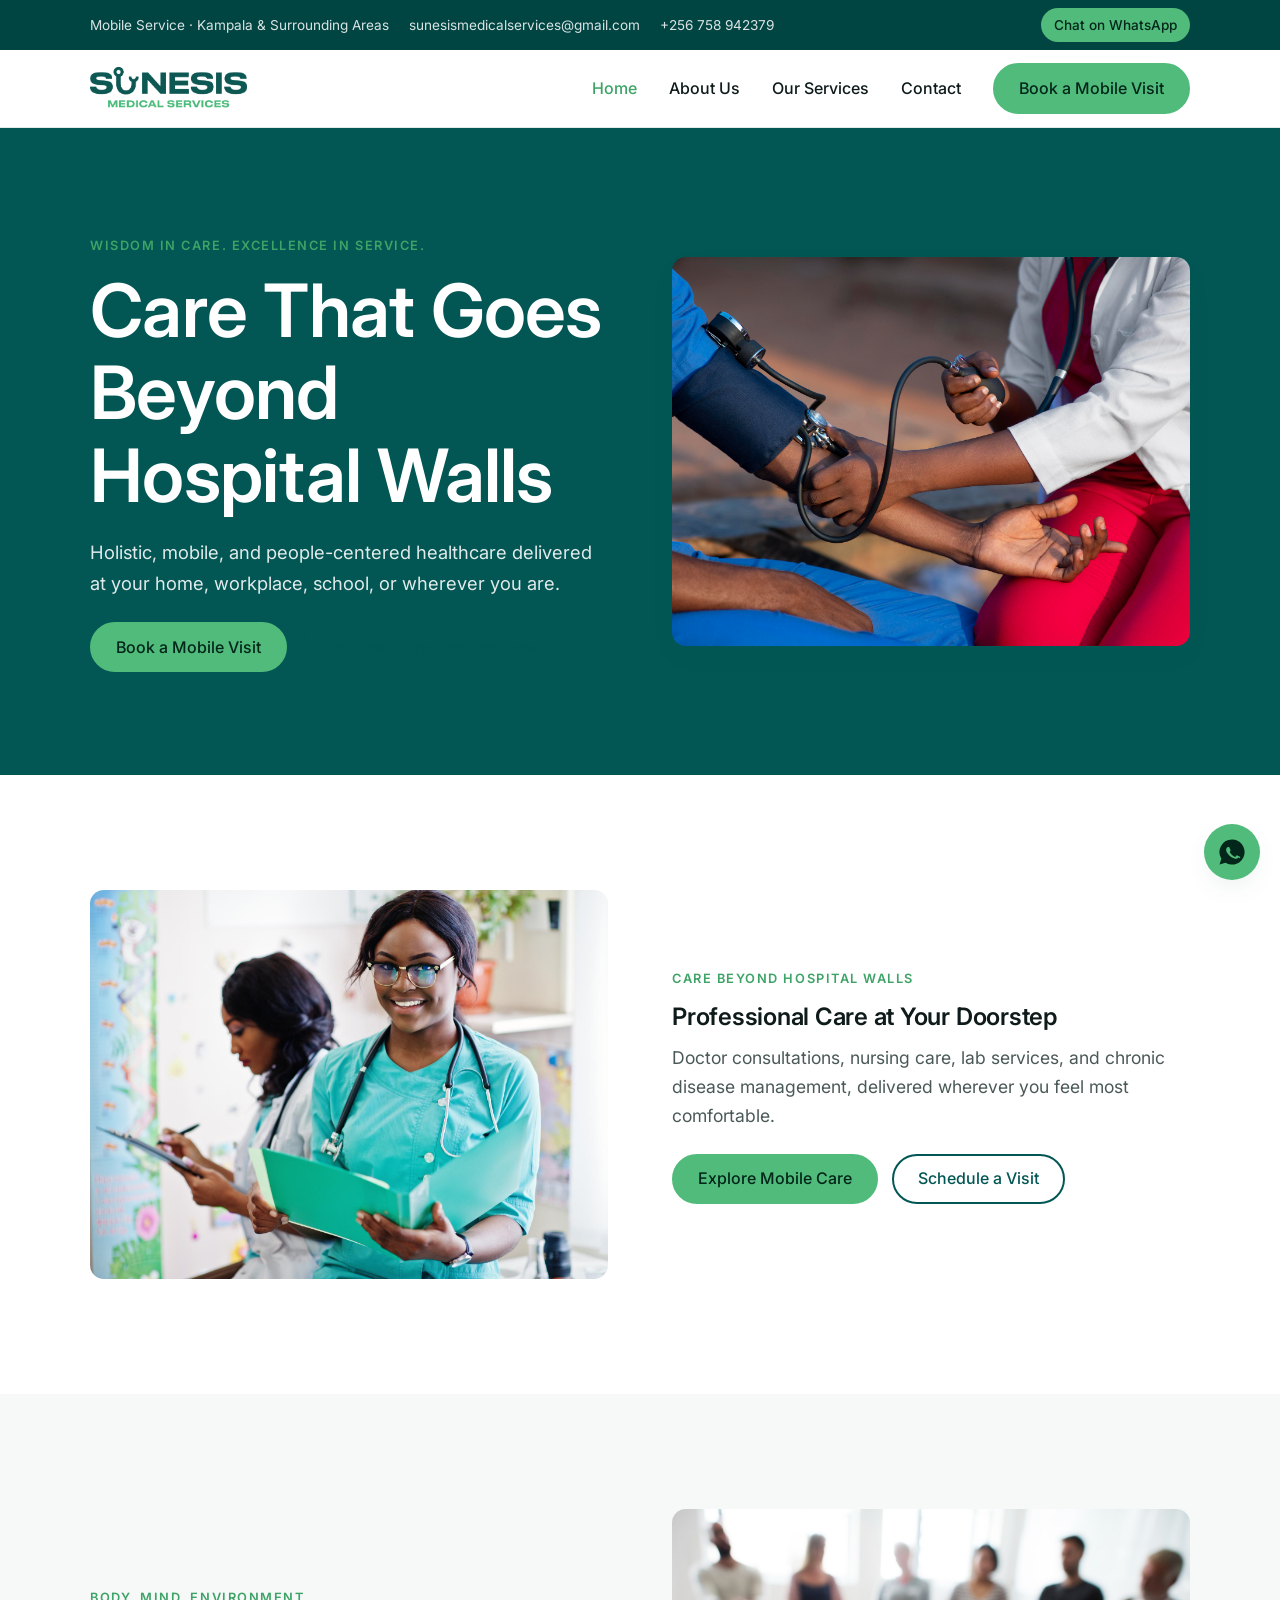
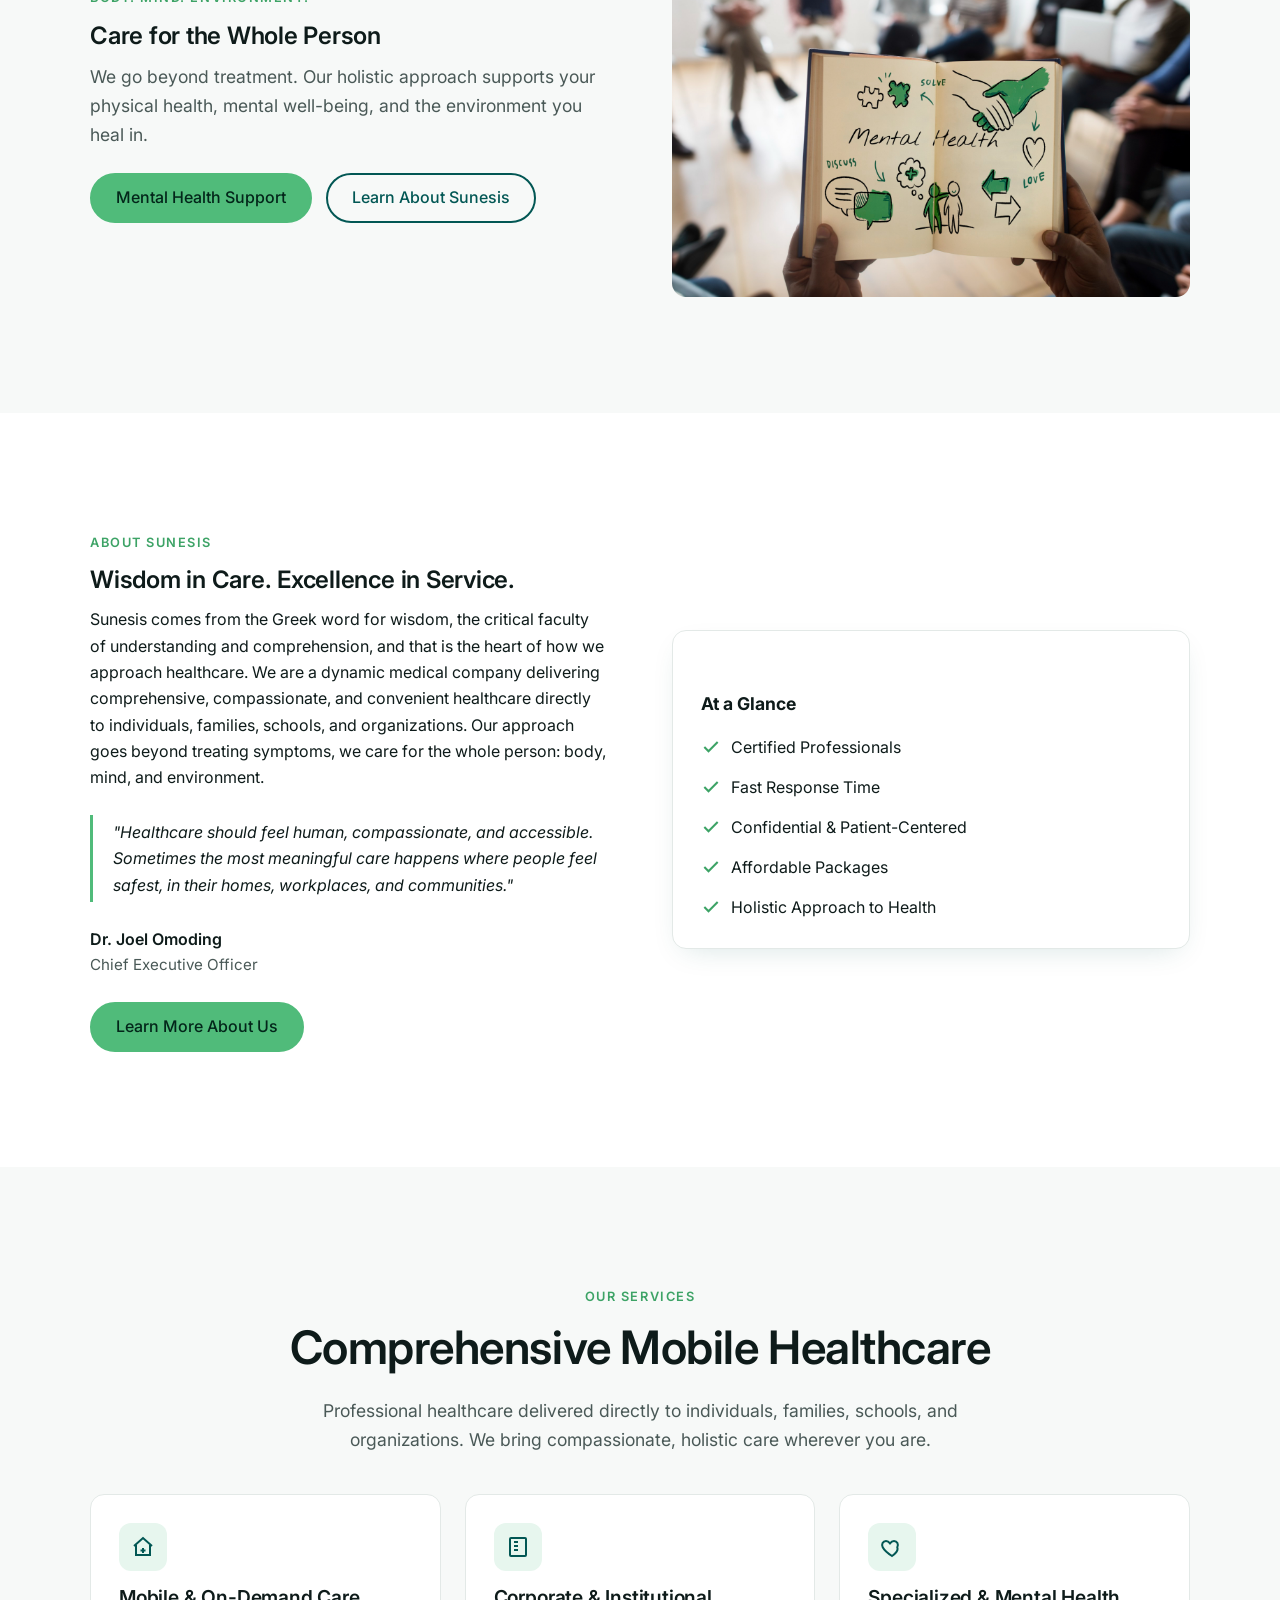
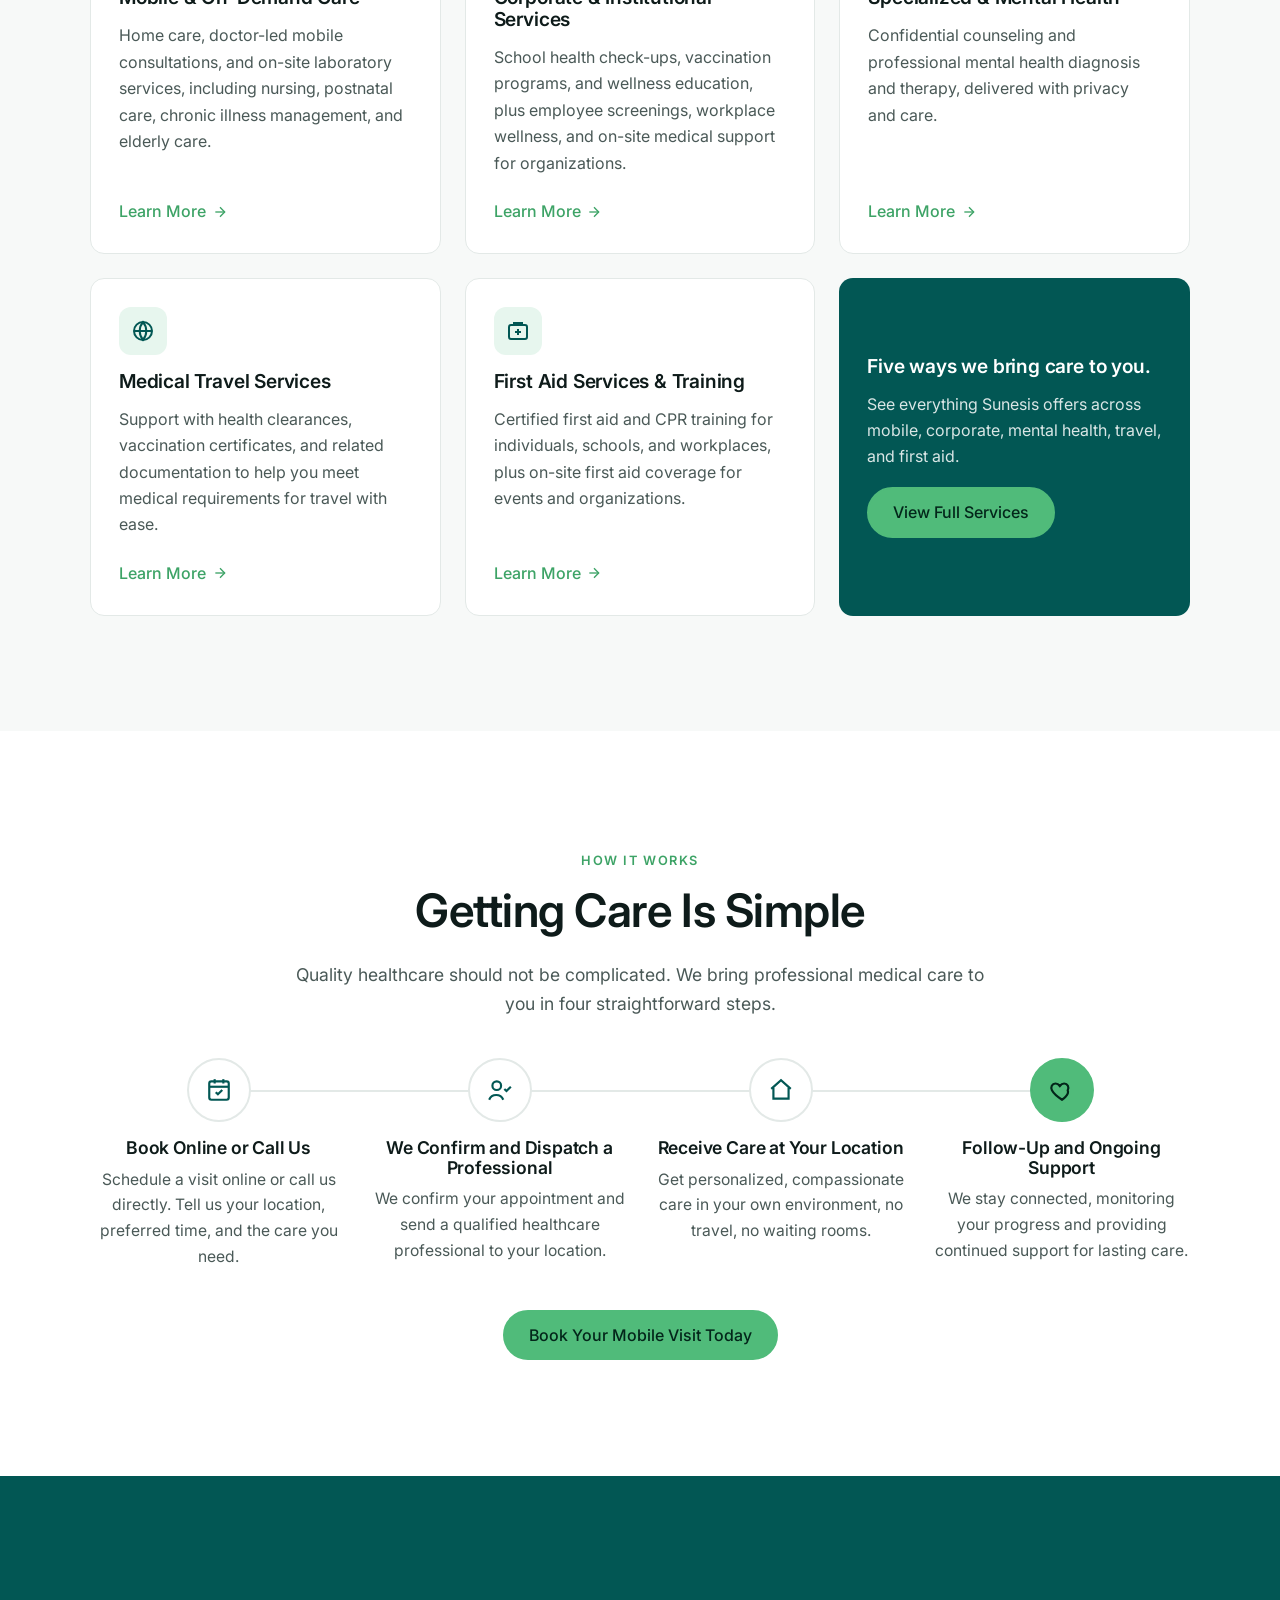
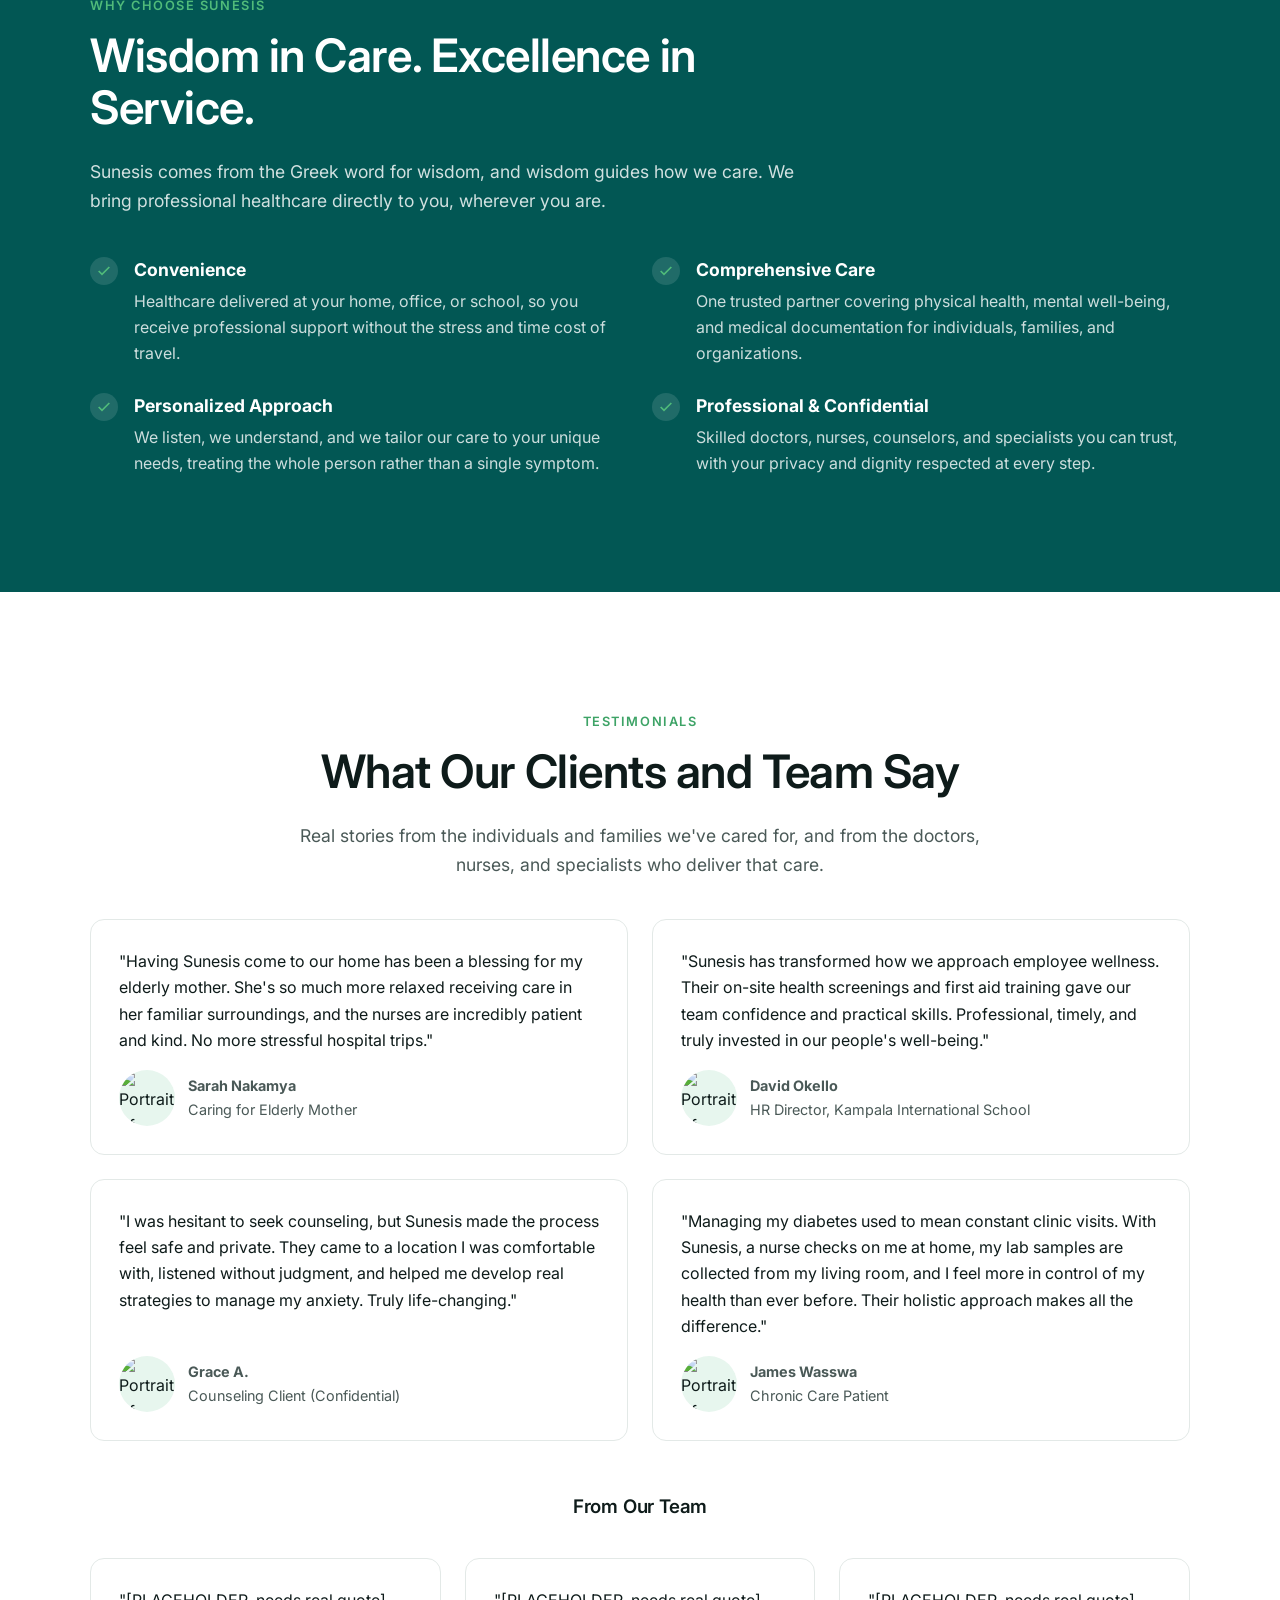
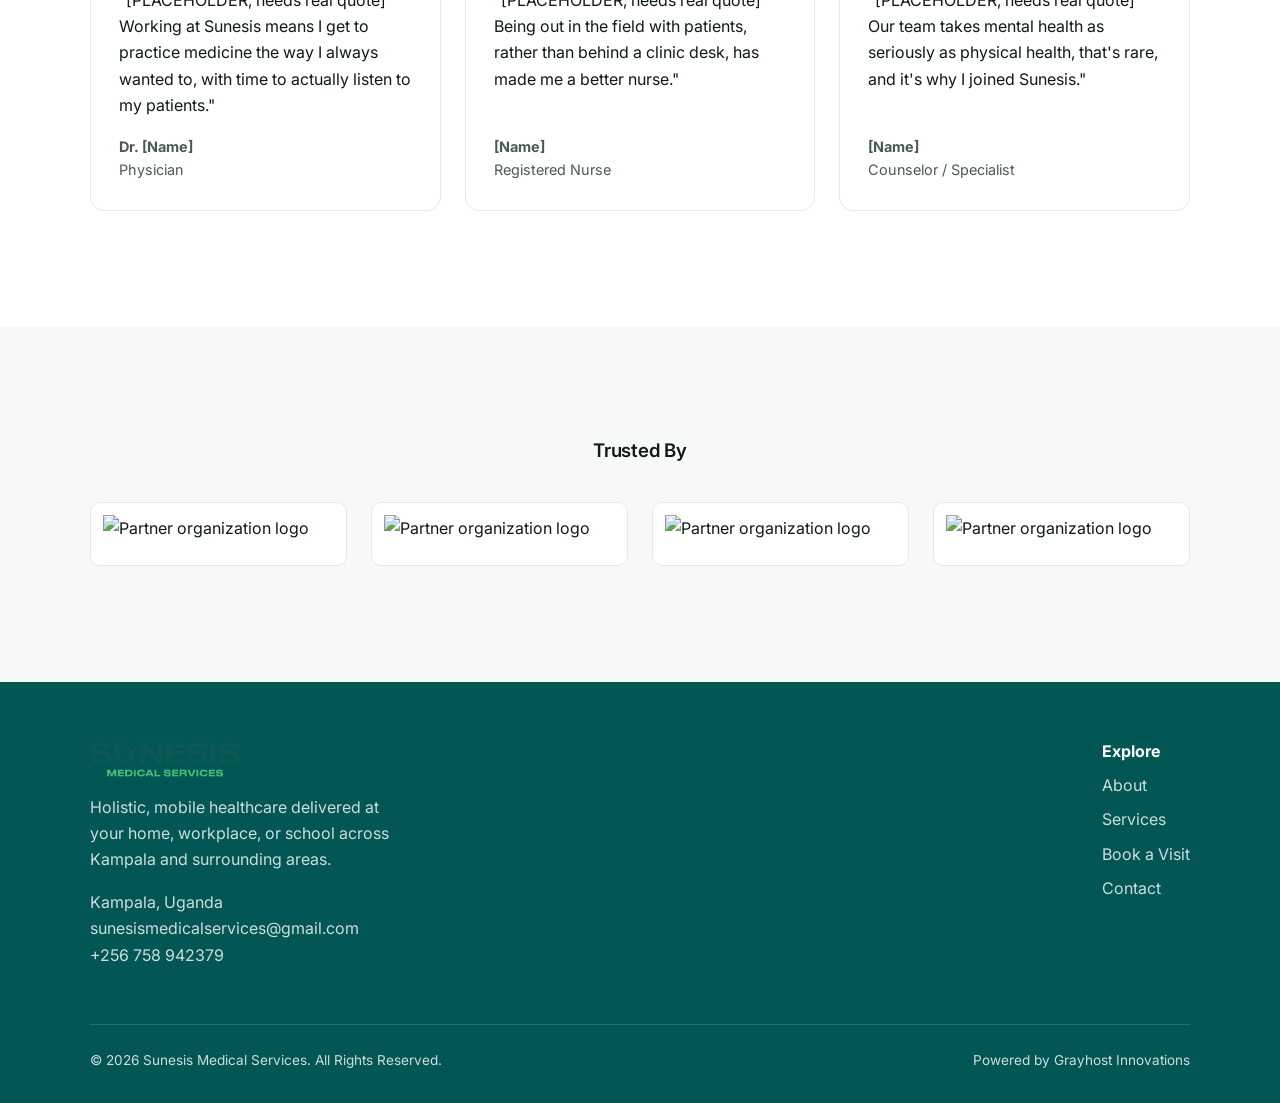
==== commit 9679e8bc: "feat: build home page (hero, services, how-it-works, testimonials, partners)" ====
--- a/index.html
+++ b/index.html
@@ -1,680 +1,367 @@
 <!DOCTYPE html>
 <html lang="en">
-    
 <head>
-    <!-- :: Required Meta Tags -->
-    <meta charset="utf-8">
-    <meta http-equiv="X-UA-Compatible" content="IE=edge">
-    <meta name="viewport" content="width=device-width, initial-scale=1, shrink-to-fit=no">
-    
-    <!-- :: SEO Meta Tags - Customized for Sunesis Medical Services -->
-    <meta name="description" content="Sunesis Medical Services provides holistic, mobile healthcare delivered at your home, workplace, or school. Offering doctor home visits, corporate wellness, mental health counseling, and medical travel clearances in Uganda.">
-    <meta name="keywords" content="Mobile Doctor Uganda, Home Healthcare, Corporate Wellness, Mental Health Counseling, Medical Travel Clearance, First Aid Training, Elderly Care, Sunesis Medical, Dr. Joel Omoding">
-    <meta name="author" content="Sunesis Medical Services">
-
-    <!-- :: Title -->
-    <title>Sunesis Medical Services | Mobile Healthcare & Home Visits</title>
-
-    <!-- :: Google Fonts -->
-    <link href="https://fonts.googleapis.com/css2?family=Lato:wght@100;300;400;700;900&amp;display=swap" rel="stylesheet">
-    <link href="https://fonts.googleapis.com/css2?family=Roboto:wght@100;300;400;500;700;900&amp;display=swap" rel="stylesheet">
-    
-    <!-- :: Font Awesome CSS -->
-    <link rel="stylesheet" href="assets/fonts/fontawesome/css/all.min.css">
-    
-    <!-- :: Flaticon CSS -->
-    <link rel="stylesheet" href="assets/fonts/flaticon/css/flaticon.css">
-
-    <!-- :: Bootstrap CSS -->
-    <link rel="stylesheet" href="assets/css/bootstrap.min.css">
-    
-    <!-- :: Animate CSS -->
-    <link rel="stylesheet" href="assets/css/animate.css">
-    
-    <!-- :: lity CSS -->
-    <link rel="stylesheet" href="assets/css/lity.min.css">
-    
-    <!-- :: Owl Carousel CSS -->
-    <link rel="stylesheet" href="assets/css/owl.carousel.min.css">
-    <link rel="stylesheet" href="assets/css/owl.theme.default.css">
-    
-    <!-- :: Style CSS -->
-    <link rel="stylesheet" href="assets/css/style.css">
-
-    <!-- :: Style Responsive CSS -->
-    <link rel="stylesheet" href="assets/css/responsive.css">
-
-    <!--[if lt IE 9]>
-        <script src="https://oss.maxcdn.com/libs/html5shiv/3.7.0/html5shiv.js"></script>
-        <script src="https://oss.maxcdn.com/libs/respond.js/1.4.2/respond.min.js"></script>
-    <![endif]-->
+<meta charset="utf-8">
+<meta name="viewport" content="width=device-width, initial-scale=1">
+<title>Sunesis Medical Services | Mobile &amp; Home Healthcare in Kampala</title>
+<meta name="description" content="Holistic, mobile healthcare delivered to your home, workplace, or school across Kampala and surrounding areas — home doctor visits, nursing, mental health support, corporate wellness, and first aid training.">
+<meta name="author" content="Sunesis Medical Services">
+<link rel="preconnect" href="https://fonts.googleapis.com">
+<link rel="preconnect" href="https://fonts.gstatic.com" crossorigin>
+<link href="https://fonts.googleapis.com/css2?family=Inter:wght@400;500;600;700&display=swap" rel="stylesheet">
+<link rel="stylesheet" href="/assets/css/sunesis.css">
+<script type="application/ld+json">
+{
+  "@context": "https://schema.org",
+  "@type": "MedicalBusiness",
+  "name": "Sunesis Medical Services",
+  "description": "Holistic, mobile healthcare delivered at your home, workplace, or school across Kampala and surrounding areas.",
+  "telephone": "+256758942379",
+  "email": "sunesismedicalservices@gmail.com",
+  "areaServed": "Kampala and surrounding areas, Uganda",
+  "founder": { "@type": "Person", "name": "Dr. Joel Omoding" },
+  "availableService": [
+    { "@type": "MedicalProcedure", "name": "Mobile & On-Demand Care" },
+    { "@type": "MedicalProcedure", "name": "Corporate & Institutional Services" },
+    { "@type": "MedicalProcedure", "name": "Specialized & Mental Health" },
+    { "@type": "MedicalProcedure", "name": "Medical Travel Services" },
+    { "@type": "MedicalProcedure", "name": "First Aid Services & Training" }
+  ]
+}
+</script>
 </head>
-    <body>
-        <!-- :: Loading -->
-        
-        
-        <!-- :: Top Bar -->
-        <div class="top-bar">
-    <div class="container">
-        <div class="row">
-            <div class="col-md-9">
-                <div class="contact-top-bar">
-                    <!-- Service Area -->
-                    <a href="#"><i class="fas fa-map-marker-alt"></i> Mobile Service | Kampala & Surrounding Areas</a>
-                    
-                    <!-- Email (mailto now matches the displayed address) -->
-                    <a href="mailto:sunesismedicalservices@gmail.com"><i class="fas fa-envelope"></i> sunesismedicalservices@gmail.com</a>
-                    
-                    <!-- Phone (from company profile) -->
-                    <a href="tel:+256758942379"><i class="fas fa-phone"></i> +256 758 942379</a>
-                </div>
-            </div>
-            <div class="col-md-3">
-                <ul class="social-media-top-bar">
-                    <!-- Optional: Twitter/X -->
-                    <li><a href="#" aria-label="Twitter"><i class="fab fa-twitter"></i></a></li>
-                    <!-- Optional: Instagram -->
-                    <li><a href="#" aria-label="Instagram"><i class="fab fa-instagram"></i></a></li>
-                    <!-- Optional: LinkedIn (Better for B2B Corporate Services) -->
-                    <li><a href="#" aria-label="LinkedIn"><i class="fab fa-linkedin-in"></i></a></li>
-                </ul>
-            </div>
-        </div>
-    </div>
+<body>
+<div class="topbar">
+  <div class="container">
+    <div class="topbar__contact">
+      <a href="/contact-us">Mobile Service · Kampala &amp; Surrounding Areas</a>
+      <a href="mailto:sunesismedicalservices@gmail.com">sunesismedicalservices@gmail.com</a>
+      <a href="tel:+256758942379">+256 758 942379</a>
+    </div>
+    <a class="wa" href="https://wa.me/256758942379?text=Hi%2C%20I%27d%20like%20to%20book%20a%20mobile%20visit" target="_blank" rel="noopener">Chat on WhatsApp</a>
+  </div>
 </div>
-        
-        <!-- :: Navbar -->
-      <nav class="nav-bar">
-        <div class="container">
-            <div class="row">
-                <div class="col-lg-3">
-                    <div class="nav-brand">
-                        <a href="index.html" class="brand"><img class="img-fluid" src="assets/images/logo/logo-main.svg" width="170px" alt="Sunesis Medical Services"></a>
-                        <button class="nav-bar-toggler"><i class="fas fa-bars"></i></button>
-                    </div>
-                </div>
-                <div class="col-lg-9 small-menu">
-                    <div class="nav-menu-links">
-                        <ul class="menu-links" style="flex: 1; text-align: center;">
-                            <li class="item active">
-                                <a href="index.html" class="item-link">Home</a>
-                            </li>
-                            <li class="item">
-                                <a href="about-us.html" class="item-link">About Us</a>
-                            </li>
-                            <li class="item">
-                                <a href="services.html" class="item-link">Our Services</a>
-                            </li>
-                            <li class="item">
-                                <a href="contact-us.html" class="item-link">Contact</a>
-                            </li>
-                        </ul>
-                        <ul class="menu-links">
-                            <li class="item">
-                                <a href="contact-us.html" class="btn-2">Contact Us</a>
-                            </li>
-                        </ul>
-                    </div>
-                </div>
-            </div>
-        </div>
+<header class="site-header">
+  <div class="container">
+    <a class="brand" href="/" aria-label="Sunesis Medical Services home">
+      <img src="/assets/images/logos/logo-white-bg.png" alt="Sunesis Medical Services logo">
+    </a>
+    <button class="nav-toggle" aria-label="Open menu" aria-expanded="false" aria-controls="primary-nav">
+      <svg viewBox="0 0 24 24" fill="none" stroke="currentColor" stroke-width="2"><line x1="3" y1="6" x2="21" y2="6"/><line x1="3" y1="12" x2="21" y2="12"/><line x1="3" y1="18" x2="21" y2="18"/></svg>
+    </button>
+    <nav class="nav" id="primary-nav">
+      <a href="/" aria-current="page">Home</a>
+      <a href="/about-us">About Us</a>
+      <a href="/services">Our Services</a>
+      <a href="/contact-us">Contact</a>
+      <a class="btn btn--primary" href="/appointment">Book a Mobile Visit</a>
     </nav>
-
-        <!-- :: Header -->
-     <!-- :: Header / Hero Section -->
-<section class="header" id="page">
-    <div class="header-hero header-1 owl-carousel owl-theme">
-        
-        <!-- Slide 1: Primary Brand Message -->
-        <div class="cover-background" style="background-image: url(assets/images/header/sunesis-hero-1.jpg);">
-            <div class="overlay"></div>
-            <div class="container">
-                <div class="row">
-                    <div class="col-lg-8 offset-lg-2">
-                        <div class="banner display-table">
-                            <div class="head-info table-cell text-center">
-                                <div class="top-handline">Wisdom in Care. Excellence in Service.</div>
-                                <h1 class="handline">Healthcare That Comes to You</h1>
-                                <p>Holistic, mobile, and people-centered healthcare delivered at your home, workplace, school, or wherever you are.</p>
-                                <div class="buttons">
-                                    <a href="appointment.html" class="btn-1">Book a Mobile Visit</a>
-                                    <a href="contact-us.html" class="btn-2">Request Corporate Services</a>
-                                </div>
-                            </div>
-                        </div>
-                    </div>
-                </div>
-            </div>
-        </div>
-        
-        <!-- Slide 2: Mobile & On-Demand Care Focus -->
-        <div class="cover-background" style="background-image: url(assets/images/header/sunesis-hero-2.jpg);">
-            <div class="overlay"></div>
-            <div class="container">
-                <div class="row">
-                    <div class="col-lg-8 offset-lg-2">
-                        <div class="banner display-table">
-                            <div class="head-info table-cell text-center">
-                                <div class="top-handline">Care Beyond Hospital Walls</div>
-                                <h1 class="handline">Professional Care at Your Doorstep</h1>
-                                <p>Doctor consultations, nursing care, lab services, and chronic disease management, delivered wherever you feel most comfortable.</p>
-                                <div class="buttons">
-                                    <a href="service-mobile-care.html" class="btn-1">Explore Mobile Care</a>
-                                    <a href="appointment.html" class="btn-2">Schedule a Visit</a>
-                                </div>
-                            </div>
-                        </div>
-                    </div>
-                </div>
-            </div>
-        </div>
-        
-        <!-- Slide 3: Holistic Wellness / Mental Health Focus -->
-        <div class="cover-background" style="background-image: url(assets/images/header/sunesis-hero-3.jpg);">
-            <div class="overlay"></div>
-            <div class="container">
-                <div class="row">
-                    <div class="col-lg-8 offset-lg-2">
-                        <div class="banner display-table">
-                            <div class="head-info table-cell text-center">
-                                <div class="top-handline">Body. Mind. Environment.</div>
-                                <h1 class="handline">Care for the Whole Person</h1>
-                                <p>We go beyond treatment. Our holistic approach supports your physical health, mental well-being, and the environment you heal in.</p>
-                                <div class="buttons">
-                                    <a href="service-mental-health.html" class="btn-1">Mental Health Support</a>
-                                    <a href="#about" class="move-section btn-2">Learn About Sunesis</a>
-                                </div>
-                            </div>
-                        </div>
-                    </div>
-                </div>
-            </div>
-        </div>
-        
-    </div>
-</section>
-
-        <!-- :: About -->
-<section class="about py-100" id="about">
-    <div class="container">
-        <div class="row">
-            <div class="col-lg-6">
-                <div class="img-box">
-                    <div class="about-img">
-                        <!-- Image filename unchanged - you will replace this later -->
-                        <img class="img-fluid" src="assets/images/about/01_about.jpg" alt="01 About">
-                    </div>
-                    <div class="open-hours">
-                        <h5>Why Choose Sunesis</h5>
-                        <ul>
-                            <li><i class="fas fa-check-circle"></i> Certified Professionals</li>
-                            <li><i class="fas fa-check-circle"></i> Fast Response Times</li>
-                            <li><i class="fas fa-check-circle"></i> Confidential & Patient-Centered</li>
-                            <li><i class="fas fa-check-circle"></i> Affordable Packages</li>
-                            <li><i class="fas fa-check-circle"></i> Holistic Approach to Health</li>
-                        </ul>
-                    </div>
-                </div>
-            </div>
-            <div class="col-lg-6">
-                <div class="text-box">
-                    <div class="sec-title">
-                        <h2>About Sunesis Medical Services</h2>
-                        <h3>Wisdom in Care. <span>Excellence in Service.</span></h3>
-                    </div>
-                    
-                    <!-- Content from WHO WE ARE section of the document -->
-                    <p><strong>Sunesis comes from the Greek word for wisdom, the critical faculty of understanding and comprehension, and that is the heart of how we approach healthcare.</strong></p>
-                    
-                    <p>We are a dynamic medical company delivering comprehensive, compassionate, and convenient healthcare directly to individuals, families, schools, and organizations.</p>
-                    
-                    <p>Our approach goes beyond treating symptoms. We care for the whole person: <strong>body, mind, and environment.</strong></p>
-                    
-                    <!-- CEO Quote -->
-                    <blockquote style="font-style: italic; border-left: 3px solid #007bff; padding-left: 20px; margin: 20px 0;">
-                        "Healthcare should feel human, compassionate, and accessible. Sometimes the most meaningful care happens where people feel safest, in their homes, workplaces, and communities."
-                    </blockquote>
-                    
-                    <!-- Signature image filename unchanged - you will replace this later -->
-                    <img class="img-fluid signature" src="assets/images/about/01_signature.png" alt="01 Signature">
-                    
-                    <a href="about-us.html" class="btn-2">Learn More About Us</a>
-                </div>
-            </div>
-        </div>
-    </div>
-</section>
-        
-        <!-- :: Services -->
-      <!-- :: Services -->
-<section class="services py-100">
-    <div class="container">
-        <div class="row">
-            <div class="col-md-8 offset-md-2">
-                <div class="sec-title text-center">
-                    <h2>Our Services</h2>
-                    <h3>Comprehensive <span>Mobile Healthcare</span></h3>
-                    <p>Professional healthcare delivered directly to individuals, families, schools, and organizations. We bring compassionate, holistic care wherever you are.</p>
-                </div>
-            </div>
-        </div>
-        <div class="services-box owl-carousel owl-theme">
-            
-            <!-- Service 1: Mobile & On-Demand Care -->
-            <div class="item-services">
-                <h4>Mobile & On-Demand Care</h4>
-                <p>Home care, doctor-led mobile consultations, and on-site laboratory services, including nursing, postnatal care, chronic illness management, and elderly care.</p>
-                <a href="service-mobile-care.html">Learn More <i class="fas fa-arrow-right"></i></a>
-            </div>
-            
-            <!-- Service 2: Corporate & Institutional Services -->
-            <div class="item-services">
-      
-                <h4>Corporate & Institutional Services</h4>
-                <p>School health check-ups, vaccination programs, and wellness education, plus employee screenings, workplace wellness, and on-site medical support for organizations.</p>
-                <a href="service-corporate-health.html">Learn More <i class="fas fa-arrow-right"></i></a>
-            </div>
-            
-            <!-- Service 3: Specialized & Mental Health Services -->
-            <div class="item-services">
-                <h4>Specialized & Mental Health</h4>
-                <p>Confidential counseling, professional mental health diagnosis and therapy, and structured alcohol and drug rehabilitation for recovery and reintegration.</p>
-                <a href="service-mental-health.html">Learn More <i class="fas fa-arrow-right"></i></a>
-            </div>
-            
-            <!-- Service 4: Medical Travel Services -->
-            <div class="item-services">
-                <h4>Medical Travel Services</h4>
-                <p>Support with health clearances, vaccination certificates, and related documentation to help you meet medical requirements for travel with ease.</p>
-                <a href="service-medical-travel.html">Learn More <i class="fas fa-arrow-right"></i></a>
-            </div>
-            
-        </div>
-        
-        <!-- "View Full Services" Button as specified in document -->
-        <div class="row">
-            <div class="col-md-12 text-center" style="margin-top: 50px;">
-                <a href="services.html" class="btn-2"> View Full Services</a>
-            </div>
-        </div>
-        
-    </div>
-</section>
-
-<!-- :: How It Works -->
-<section class="how-it-works py-100">
-    <div class="container">
-        <div class="row">
-            <div class="col-md-8 offset-md-2">
-                <div class="sec-title text-center">
-                    <h2>How It Works</h2>
-                    <h3>Getting Care <span>Is Simple</span></h3>
-                    <ul>
-                        <li></li>
-                        <li></li>
-                        <li></li>
-                    </ul>
-                    <p>Quality healthcare shouldn't be complicated. Our mobile services are designed to bring professional medical care to you in just a few simple steps.</p>
-                </div>
-            </div>
-        </div>
-        
-        <div class="row">
-            
-            <!-- Step 1 -->
-            <div class="col-lg-3 col-md-6">
-                <div class="process-box text-center">
-                    <div class="process-icon">
-                        <span class="process-number">1</span>
-                        <i class="fas fa-calendar-check"></i>
-                    </div>
-                    <h4>Book Online or Call Us</h4>
-                    <p>Schedule a visit through our online booking system or give us a call. Let us know your location, preferred time, and the type of care you need.</p>
-                </div>
-            </div>
-            
-            <!-- Step 2 -->
-            <div class="col-lg-3 col-md-6">
-                <div class="process-box text-center">
-                    <div class="process-icon">
-                        <span class="process-number">2</span>
-                        <i class="fas fa-user-check"></i>
-                    </div>
-                    <h4>We Confirm & Dispatch a Professional</h4>
-                    <p>Our team confirms your appointment details and dispatches a qualified healthcare professional to your home, workplace, or preferred location.</p>
-                </div>
-            </div>
-            
-            <!-- Step 3 -->
-            <div class="col-lg-3 col-md-6">
-                <div class="process-box text-center">
-                    <div class="process-icon">
-                        <span class="process-number">3</span>
-                        <i class="fas fa-home"></i>
-                    </div>
-                    <h4>Receive Care at Your Location</h4>
-                    <p>Receive personalized, compassionate medical care in the comfort and privacy of your own environment, without travel stress or long waits.</p>
-                </div>
-            </div>
-            
-            <!-- Step 4 -->
-            <div class="col-lg-3 col-md-6">
-                <div class="process-box text-center">
-                    <div class="process-icon">
-                        <span class="process-number">4</span>
-                        <i class="fas fa-heart"></i>
-                    </div>
-                    <h4>Follow-Up & Ongoing Support</h4>
-                    <p>We stay connected. Our team follows up to monitor your progress and provides ongoing support to ensure continuity of care.</p>
-                </div>
-            </div>
-            
-        </div>
-        
-        <!-- Optional CTA Button -->
-        <div class="row">
-            <div class="col-md-12 text-center" style="margin-top: 50px;">
-                <a href="appointment.html" class="btn-1"> Book Your Mobile Visit Today</a>
-            </div>
-        </div>
-        
-    </div>
-</section>
-        
-        <!-- :: Features -->
-        <section class="features py-100">
-        <div class="container">
-            <div class="row">
-                <div class="col-lg-4">
-                    <div class="features-one">
-                        <div class="sec-title">
-                            <h2>Why Choose Sunesis</h2>
-                            <h3>Wisdom in Care. Excellence in Service.</h3>
-                        </div>
-                        <p>Sunesis comes from the Greek word for wisdom, and wisdom guides how we care. We bring professional healthcare directly to you, wherever you are.</p>
-                        <p>Our approach goes beyond treatment. We care for the whole person: <strong>body, mind, and environment.</strong></p>
-                        
-                        <!-- Image filename unchanged -->
-                        <img class="img-fluid signature" src="assets/images/features/01_signature.png" alt="01 Signature">
-                        
-                        <!-- CEO Attribution -->
-                        <p style="margin-top: 10px; font-weight: 500;">Dr. Joel Omoding<br><span style="font-weight: 400; font-size: 0.9rem;">Chief Executive Officer</span></p>
-                    </div>
-                </div>
-                <div class="col-lg-4">
-                    <div class="features-watch">
-                        <div class="about-img">
-                            <!-- Image filename unchanged -->
-                            <img class="img-fluid" src="assets/images/features/01_features.jpg" alt="01 Features">
-                        </div>
-                        <div class="watch">
-                            <a href="https://youtu.be/TKnufs85hXk" data-lity><i class="fas fa-play"></i> How It Works</a>
-                        </div>
-                    </div>
-                </div>
-                <div class="col-lg-4">
-                    <div class="features-two">
-                        
-                        <!-- Feature 1: Convenience -->
-                        <div class="item-features">
-                            <i class="fas fa-check icon-item"></i>
-                            <div class="text-item">
-                                <h5>Convenience</h5>
-                                <p>Healthcare delivered at your home, office, or school, so you receive professional support without the stress and time cost of travel.</p>
-                            </div>
-                        </div>
-                        
-                        <!-- Feature 2: Comprehensive Care -->
-                        <div class="item-features">
-                            <i class="fas fa-check icon-item"></i>
-                            <div class="text-item">
-                                <h5>Comprehensive Care</h5>
-                                <p>One trusted partner covering physical health, mental well-being, and medical documentation for individuals, families, and organizations.</p>
-                            </div>
-                        </div>
-                        
-                        <!-- Feature 3: Personalized Approach -->
-                        <div class="item-features">
-                            <i class="fas fa-check icon-item"></i>
-                            <div class="text-item">
-                                <h5>Personalized Approach</h5>
-                                <p>We listen, we understand, and we tailor our care to your unique needs, treating the whole person rather than a single symptom.</p>
-                            </div>
-                        </div>
-                        
-                        <!-- Feature 4: Professional & Confidential -->
-                        <div class="item-features">
-                            <i class="fas fa-check icon-item"></i>
-                            <div class="text-item">
-                                <h5>Professional & Confidential</h5>
-                                <p>Skilled doctors, nurses, counselors, and specialists you can trust, with your privacy and dignity respected at every step.</p>
-                            </div>
-                        </div>
-                        
-                    </div>
-                </div>
-            </div>
-        </div>
-    </section>
-        
-        <!-- :: Testimonials -->
-     <section class="testimonials-2 py-100">
-    <div class="overlay"></div>
-    <div class="container">
-        <div class="row">
-            <div class="col-md-8 offset-md-2">
-                <div class="sec-title text-center">
-                    <h2>Testimonials</h2>
-                    <h3>What Our <span>Clients Say</span></h3>
-                    <ul>
-                        <li></li>
-                        <li></li>
-                        <li></li>
-                    </ul>
-                    <p>Real stories from individuals and families who have experienced compassionate, mobile healthcare with Sunesis Medical Services.</p>
-                </div>
-            </div>
-        </div>
-        <div class="testimonials-2-carousel owl-carousel owl-theme">
-            
-            <!-- Testimonial 1: Elderly Home Care Focus -->
-            <div class="testimonials-item">
-                <div class="box-item">
-                    <i class="fas fa-quote-right item-quote"></i>
-                    <p class="text-item">Having Sunesis come to our home has been a blessing for my elderly mother. She's so much more relaxed receiving care in her familiar surroundings, and the nurses are incredibly patient and kind. No more stressful hospital trips.</p>
-                    <ul class="rate-star">
-                        <li><i class="fas fa-star active"></i></li>
-                        <li><i class="fas fa-star active"></i></li>
-                        <li><i class="fas fa-star active"></i></li>
-                        <li><i class="fas fa-star active"></i></li>
-                        <li><i class="fas fa-star active"></i></li>
-                    </ul>
-                </div>
-                <div class="item-talk">
-                    <div class="img-box">
-                        <!-- Image filename unchanged -->
-                        <img class="img-fluid" src="assets/images/testimonials/02_testimonials.jpg" alt="02 Testimonials">
-                    </div>
-                    <div class="info">
-                        <h5>Sarah Nakamya</h5>
-                        <span>Caring for Elderly Mother</span>
-                    </div>
-                </div>
-            </div>
-            
-            <!-- Testimonial 2: Corporate Wellness Focus -->
-            <div class="testimonials-item">
-                <div class="box-item">
-                    <i class="fas fa-quote-right item-quote"></i>
-                    <p class="text-item">Sunesis has transformed how we approach employee wellness. Their on-site health screenings and first aid training gave our team confidence and practical skills. Professional, timely, and truly invested in our people's well-being.</p>
-                    <ul class="rate-star">
-                        <li><i class="fas fa-star active"></i></li>
-                        <li><i class="fas fa-star active"></i></li>
-                        <li><i class="fas fa-star active"></i></li>
-                        <li><i class="fas fa-star active"></i></li>
-                        <li><i class="fas fa-star active"></i></li>
-                    </ul>
-                </div>
-                <div class="item-talk">
-                    <div class="img-box">
-                        <!-- Image filename unchanged -->
-                        <img class="img-fluid" src="assets/images/testimonials/03_testimonials.jpg" alt="03 Testimonials">
-                    </div>
-                    <div class="info">
-                        <h5>David Okello</h5>
-                        <span>HR Director, Kampala International School</span>
-                    </div>
-                </div>
-            </div>
-            
-            <!-- Testimonial 3: Mental Health & Counseling Focus -->
-            <div class="testimonials-item">
-                <div class="box-item">
-                    <i class="fas fa-quote-right item-quote"></i>
-                    <p class="text-item">I was hesitant to seek counseling, but Sunesis made the process feel safe and private. They came to a location I was comfortable with, listened without judgment, and helped me develop real strategies to manage my anxiety. Truly life-changing.</p>
-                    <ul class="rate-star">
-                        <li><i class="fas fa-star active"></i></li>
-                        <li><i class="fas fa-star active"></i></li>
-                        <li><i class="fas fa-star active"></i></li>
-                        <li><i class="fas fa-star active"></i></li>
-                        <li><i class="fas fa-star active"></i></li>
-                    </ul>
-                </div>
-                <div class="item-talk">
-                    <div class="img-box">
-                        <!-- Image filename unchanged -->
-                        <img class="img-fluid" src="assets/images/testimonials/04_testimonials.jpg" alt="04 Testimonials">
-                    </div>
-                    <div class="info">
-                        <h5>Grace A.</h5>
-                        <span>Counseling Client (Confidential)</span>
-                    </div>
-                </div>
-            </div>
-            
-            <!-- Testimonial 4: Mobile Lab & Chronic Care Focus -->
-            <div class="testimonials-item">
-                <div class="box-item">
-                    <i class="fas fa-quote-right item-quote"></i>
-                    <p class="text-item">Managing my diabetes used to mean constant clinic visits. With Sunesis, a nurse checks on me at home, my lab samples are collected from my living room, and I feel more in control of my health than ever before. Their holistic approach makes all the difference.</p>
-                    <ul class="rate-star">
-                        <li><i class="fas fa-star active"></i></li>
-                        <li><i class="fas fa-star active"></i></li>
-                        <li><i class="fas fa-star active"></i></li>
-                        <li><i class="fas fa-star active"></i></li>
-                        <li><i class="fas fa-star active"></i></li>
-                    </ul>
-                </div>
-                <div class="item-talk">
-                    <div class="img-box">
-                        <img class="img-fluid" src="assets/images/testimonials/05_testimonials.jpg" alt="05 Testimonials">
-                    </div>
-                    <div class="info">
-                        <h5>James Wasswa</h5>
-                        <span>Chronic Care Patient</span>
-                    </div>
-                </div>
-            </div>
-            
-        </div>
-    </div>
-</section>
-        
-    
-        
-        <!-- :: Sponsors -->
-        <div class="sponsors">
-            <div class="container">
-                <div class="sponsors-box owl-carousel owl-theme">
-                    <div class="sponsors-item">
-                        <img class="img-fluid" src="assets/images/sponsors/01_sponsors.png" alt="01 Sponsors">
-                    </div>
-                    <div class="sponsors-item">
-                        <img class="img-fluid" src="assets/images/sponsors/02_sponsors.png" alt="02 Sponsors">
-                    </div>
-                    <div class="sponsors-item">
-                        <img class="img-fluid" src="assets/images/sponsors/03_sponsors.png" alt="03 Sponsors">
-                    </div>
-                    <div class="sponsors-item">
-                        <img class="img-fluid" src="assets/images/sponsors/04_sponsors.png" alt="04 Sponsors">
-                    </div>
-                    <div class="sponsors-item">
-                        <img class="img-fluid" src="assets/images/sponsors/05_sponsors.png" alt="05 Sponsors">
-                    </div>
-                    <div class="sponsors-item">
-                        <img class="img-fluid" src="assets/images/sponsors/06_sponsors.png" alt="06 Sponsors">
-                    </div>
-                    <div class="sponsors-item">
-                        <img class="img-fluid" src="assets/images/sponsors/07_sponsors.png" alt="07 Sponsors">
-                    </div>
-                    <div class="sponsors-item">
-                        <img class="img-fluid" src="assets/images/sponsors/08_sponsors.png" alt="08 Sponsors">
-                    </div>
-                </div>
-            </div>
-        </div>
-        
-        <!-- :: Footer -->
-        <footer class="footer">
-            <div class="container">
-                <div class="row">
-                    <div class="col-md-12 text-center">
-
-                        <!-- Logo -->
-                        <div class="logo">
-                            <a href="index.html" class="brand"><img class="img-fluid" src="assets/images/logo/02_logo.png" alt="Sunesis Medical Services"></a>
-                        </div>
-
-                        <!-- One-line contact -->
-                        <p>Kampala, Uganda &nbsp;|&nbsp; <a href="mailto:sunesismedicalservices@gmail.com">sunesismedicalservices@gmail.com</a> &nbsp;|&nbsp; <a href="tel:+256758942379">+256 758 942379</a></p>
-
-                        <!-- Simple inline links -->
-                        <ul class="links" style="margin: 15px 0;">
-                            <li style="display: inline-block; margin: 0 12px;"><a href="about-us.html">About</a></li>
-                            <li style="display: inline-block; margin: 0 12px;"><a href="services.html">Services</a></li>
-                            <li style="display: inline-block; margin: 0 12px;"><a href="appointment.html">Book a Visit</a></li>
-                            <li style="display: inline-block; margin: 0 12px;"><a href="contact-us.html">Contact</a></li>
-                        </ul>
-
-                    </div>
-                </div>
-                <div class="reserved">&#64; Sunesis Medical Services 2026. All Rights Reserved.</div>
-            </div>
-        </footer>
-        
-        <!-- :: Scroll Up -->
-        <div class="scroll-up">
-            <a href="#page" class="move-section">
-                <i class="fas fa-angle-up"></i>
-            </a>
-        </div>
-        
-        <!-- :: JS -->
-        <!-- :: jQuery -->
-        <script src="assets/js/jquery-3.4.1.js"></script>
-
-        <!-- :: Popper -->
-        <script src="assets/js/popper.min.js"></script>
-
-        <!-- :: Bootstrap -->
-        <script src="assets/js/bootstrap.min.js"></script>
-        
-        <!-- :: WOW -->
-        <script src="assets/js/wow.min.js"></script>
-        
-        <!-- :: Owl Carousel -->
-        <script src="assets/js/owl.carousel.min.js"></script>
-        
-        <!-- :: Lity -->
-        <script src="assets/js/lity.min.js"></script>
-        
-        <!-- :: Waypoints -->
-        <script src="assets/js/jquery.waypoints.min.js"></script>
-
-        <!-- :: CounterUp -->
-        <script src="assets/js/jquery.counterup.min.js"></script>
-        
-        <!-- :: Main -->
-        <script src="assets/js/main.js"></script>
-    </body>
-</html>+  </div>
+</header>
+
+<!-- ===== Hero ===== -->
+<section class="hero">
+  <div class="container">
+    <div class="split">
+      <div>
+        <span class="eyebrow">Wisdom in Care. Excellence in Service.</span>
+        <h1>Care That Goes Beyond Hospital Walls</h1>
+        <p>Holistic, mobile, and people-centered healthcare delivered at your home, workplace, school, or wherever you are.</p>
+        <div class="btn-row">
+          <a class="btn btn--primary" href="/appointment">Book a Mobile Visit</a>
+          <a class="btn btn--ghost" href="/contact-us">Request Corporate Services</a>
+        </div>
+      </div>
+      <img class="imgslot" src="/assets/images/hero-section.jpg" alt="A Sunesis healthcare professional providing mobile care to a patient at home in Kampala">
+    </div>
+  </div>
+</section>
+
+<!-- ===== Professional Care at Your Doorstep ===== -->
+<section class="section">
+  <div class="container">
+    <div class="split">
+      <img class="imgslot" src="/assets/images/nurse-and-doctor.jpg" alt="A Sunesis nurse and doctor preparing for a home consultation">
+      <div>
+        <span class="eyebrow">Care Beyond Hospital Walls</span>
+        <h2>Professional Care at Your Doorstep</h2>
+        <p class="lead">Doctor consultations, nursing care, lab services, and chronic disease management, delivered wherever you feel most comfortable.</p>
+        <div class="btn-row">
+          <a class="btn btn--primary" href="/services/mobile-care">Explore Mobile Care</a>
+          <a class="btn btn--ghost" href="/appointment">Schedule a Visit</a>
+        </div>
+      </div>
+    </div>
+  </div>
+</section>
+
+<!-- ===== Care for the Whole Person ===== -->
+<section class="section section--surface">
+  <div class="container">
+    <div class="split">
+      <div>
+        <span class="eyebrow">Body. Mind. Environment.</span>
+        <h2>Care for the Whole Person</h2>
+        <p class="lead">We go beyond treatment. Our holistic approach supports your physical health, mental well-being, and the environment you heal in.</p>
+        <div class="btn-row">
+          <a class="btn btn--primary" href="/services/mental-health">Mental Health Support</a>
+          <a class="btn btn--ghost" href="/about-us">Learn About Sunesis</a>
+        </div>
+      </div>
+      <img class="imgslot" src="/assets/images/mental-health.jpg" alt="A calm counseling session supporting mental and emotional well-being">
+    </div>
+  </div>
+</section>
+
+<!-- ===== About Sunesis (single homepage version) ===== -->
+<section class="section">
+  <div class="container">
+    <div class="split">
+      <div>
+        <span class="eyebrow">About Sunesis</span>
+        <h2>Wisdom in Care. Excellence in Service.</h2>
+        <p>Sunesis comes from the Greek word for wisdom, the critical faculty of understanding and comprehension, and that is the heart of how we approach healthcare. We are a dynamic medical company delivering comprehensive, compassionate, and convenient healthcare directly to individuals, families, schools, and organizations. Our approach goes beyond treating symptoms, we care for the whole person: body, mind, and environment.</p>
+        <blockquote>"Healthcare should feel human, compassionate, and accessible. Sometimes the most meaningful care happens where people feel safest, in their homes, workplaces, and communities."</blockquote>
+        <p class="signature">Dr. Joel Omoding<span>Chief Executive Officer</span></p>
+        <div class="btn-row">
+          <a class="btn btn--primary" href="/about-us">Learn More About Us</a>
+        </div>
+      </div>
+      <div class="glance">
+        <h5>At a Glance</h5>
+        <ul>
+          <li><svg viewBox="0 0 24 24" fill="none" stroke="currentColor" stroke-width="2.5"><polyline points="20 6 9 17 4 12"/></svg> Certified Professionals</li>
+          <li><svg viewBox="0 0 24 24" fill="none" stroke="currentColor" stroke-width="2.5"><polyline points="20 6 9 17 4 12"/></svg> Fast Response Time</li>
+          <li><svg viewBox="0 0 24 24" fill="none" stroke="currentColor" stroke-width="2.5"><polyline points="20 6 9 17 4 12"/></svg> Confidential &amp; Patient-Centered</li>
+          <li><svg viewBox="0 0 24 24" fill="none" stroke="currentColor" stroke-width="2.5"><polyline points="20 6 9 17 4 12"/></svg> Affordable Packages</li>
+          <li><svg viewBox="0 0 24 24" fill="none" stroke="currentColor" stroke-width="2.5"><polyline points="20 6 9 17 4 12"/></svg> Holistic Approach to Health</li>
+        </ul>
+      </div>
+    </div>
+  </div>
+</section>
+
+<!-- ===== Our Services ===== -->
+<section class="section section--surface">
+  <div class="container">
+    <div class="sec-head sec-head--center">
+      <span class="eyebrow">Our Services</span>
+      <h2>Comprehensive Mobile Healthcare</h2>
+      <p class="lead">Professional healthcare delivered directly to individuals, families, schools, and organizations. We bring compassionate, holistic care wherever you are.</p>
+    </div>
+    <div class="grid grid--3">
+      <article class="card reveal">
+        <span class="card__icon"><svg viewBox="0 0 24 24" fill="none" stroke="currentColor" stroke-width="2"><path d="M3 11l9-8 9 8"/><path d="M5 10v10h14V10"/><line x1="12" y1="13" x2="12" y2="18"/><line x1="9.5" y1="15.5" x2="14.5" y2="15.5"/></svg></span>
+        <h4>Mobile &amp; On-Demand Care</h4>
+        <p>Home care, doctor-led mobile consultations, and on-site laboratory services, including nursing, postnatal care, chronic illness management, and elderly care.</p>
+        <a class="more" href="/services/mobile-care">Learn More <svg viewBox="0 0 24 24" fill="none" stroke="currentColor" stroke-width="2"><line x1="5" y1="12" x2="19" y2="12"/><polyline points="12 5 19 12 12 19"/></svg></a>
+      </article>
+      <article class="card reveal">
+        <span class="card__icon"><svg viewBox="0 0 24 24" fill="none" stroke="currentColor" stroke-width="2"><rect x="4" y="3" width="16" height="18" rx="1"/><line x1="8" y1="7" x2="12" y2="7"/><line x1="8" y1="11" x2="12" y2="11"/><line x1="8" y1="15" x2="12" y2="15"/></svg></span>
+        <h4>Corporate &amp; Institutional Services</h4>
+        <p>School health check-ups, vaccination programs, and wellness education, plus employee screenings, workplace wellness, and on-site medical support for organizations.</p>
+        <a class="more" href="/services/corporate-health">Learn More <svg viewBox="0 0 24 24" fill="none" stroke="currentColor" stroke-width="2"><line x1="5" y1="12" x2="19" y2="12"/><polyline points="12 5 19 12 12 19"/></svg></a>
+      </article>
+      <article class="card reveal">
+        <span class="card__icon"><svg viewBox="0 0 24 24" fill="none" stroke="currentColor" stroke-width="2"><path d="M12 21s-7-4.4-9.3-8.7C1.2 9.4 2.8 6 6 6c2 0 3.2 1.2 4 2.3C10.8 7.2 12 6 14 6c3.2 0 4.8 3.4 3.3 6.3C19 16.6 12 21 12 21z"/></svg></span>
+        <h4>Specialized &amp; Mental Health</h4>
+        <p>Confidential counseling and professional mental health diagnosis and therapy, delivered with privacy and care.</p>
+        <a class="more" href="/services/mental-health">Learn More <svg viewBox="0 0 24 24" fill="none" stroke="currentColor" stroke-width="2"><line x1="5" y1="12" x2="19" y2="12"/><polyline points="12 5 19 12 12 19"/></svg></a>
+      </article>
+      <article class="card reveal">
+        <span class="card__icon"><svg viewBox="0 0 24 24" fill="none" stroke="currentColor" stroke-width="2"><circle cx="12" cy="12" r="9"/><path d="M3 12h18"/><path d="M12 3a14 14 0 0 1 0 18 14 14 0 0 1 0-18z"/></svg></span>
+        <h4>Medical Travel Services</h4>
+        <p>Support with health clearances, vaccination certificates, and related documentation to help you meet medical requirements for travel with ease.</p>
+        <a class="more" href="/services/medical-travel">Learn More <svg viewBox="0 0 24 24" fill="none" stroke="currentColor" stroke-width="2"><line x1="5" y1="12" x2="19" y2="12"/><polyline points="12 5 19 12 12 19"/></svg></a>
+      </article>
+      <article class="card reveal">
+        <span class="card__icon"><svg viewBox="0 0 24 24" fill="none" stroke="currentColor" stroke-width="2"><rect x="3" y="6" width="18" height="14" rx="2"/><path d="M8 6V4h8v2"/><line x1="12" y1="10" x2="12" y2="16"/><line x1="9" y1="13" x2="15" y2="13"/></svg></span>
+        <h4>First Aid Services &amp; Training</h4>
+        <p>Certified first aid and CPR training for individuals, schools, and workplaces, plus on-site first aid coverage for events and organizations.</p>
+        <a class="more" href="/services/first-aid">Learn More <svg viewBox="0 0 24 24" fill="none" stroke="currentColor" stroke-width="2"><line x1="5" y1="12" x2="19" y2="12"/><polyline points="12 5 19 12 12 19"/></svg></a>
+      </article>
+      <div class="card" style="justify-content:center;align-items:flex-start;background:var(--teal);color:#fff;border:0;">
+        <h4 style="color:#fff">Five ways we bring care to you.</h4>
+        <p style="color:rgba(255,255,255,.85)">See everything Sunesis offers across mobile, corporate, mental health, travel, and first aid.</p>
+        <a class="btn btn--primary" href="/services" style="margin-top:.5rem">View Full Services</a>
+      </div>
+    </div>
+  </div>
+</section>
+
+<!-- ===== How It Works ===== -->
+<section class="section">
+  <div class="container">
+    <div class="sec-head sec-head--center">
+      <span class="eyebrow">How It Works</span>
+      <h2>Getting Care Is Simple</h2>
+      <p class="lead">Quality healthcare should not be complicated. We bring professional medical care to you in four straightforward steps.</p>
+    </div>
+    <div class="steps">
+      <div class="step reveal">
+        <span class="step__node"><svg viewBox="0 0 24 24" fill="none" stroke="currentColor" stroke-width="2"><rect x="3" y="4" width="18" height="17" rx="2"/><line x1="3" y1="9" x2="21" y2="9"/><line x1="8" y1="2" x2="8" y2="6"/><line x1="16" y1="2" x2="16" y2="6"/><polyline points="9 14 11 16 15 12"/></svg></span>
+        <h4>Book Online or Call Us</h4>
+        <p>Schedule a visit online or call us directly. Tell us your location, preferred time, and the care you need.</p>
+      </div>
+      <div class="step reveal">
+        <span class="step__node"><svg viewBox="0 0 24 24" fill="none" stroke="currentColor" stroke-width="2"><circle cx="9" cy="8" r="4"/><path d="M2 21a7 7 0 0 1 13 0"/><polyline points="16 11 18 13 22 9"/></svg></span>
+        <h4>We Confirm and Dispatch a Professional</h4>
+        <p>We confirm your appointment and send a qualified healthcare professional to your location.</p>
+      </div>
+      <div class="step reveal">
+        <span class="step__node"><svg viewBox="0 0 24 24" fill="none" stroke="currentColor" stroke-width="2"><path d="M3 11l9-8 9 8"/><path d="M5 10v10h14V10"/></svg></span>
+        <h4>Receive Care at Your Location</h4>
+        <p>Get personalized, compassionate care in your own environment, no travel, no waiting rooms.</p>
+      </div>
+      <div class="step reveal">
+        <span class="step__node"><svg viewBox="0 0 24 24" fill="none" stroke="currentColor" stroke-width="2"><path d="M12 21s-7-4.4-9.3-8.7C1.2 9.4 2.8 6 6 6c2 0 3.2 1.2 4 2.3C10.8 7.2 12 6 14 6c3.2 0 4.8 3.4 3.3 6.3C19 16.6 12 21 12 21z"/></svg></span>
+        <h4>Follow-Up and Ongoing Support</h4>
+        <p>We stay connected, monitoring your progress and providing continued support for lasting care.</p>
+      </div>
+    </div>
+    <div class="btn-row" style="justify-content:center">
+      <a class="btn btn--primary" href="/appointment">Book Your Mobile Visit Today</a>
+    </div>
+  </div>
+</section>
+
+<!-- ===== Why Choose Sunesis ===== -->
+<section class="section section--teal">
+  <div class="container">
+    <div class="sec-head">
+      <span class="eyebrow">Why Choose Sunesis</span>
+      <h2>Wisdom in Care. Excellence in Service.</h2>
+      <p class="lead">Sunesis comes from the Greek word for wisdom, and wisdom guides how we care. We bring professional healthcare directly to you, wherever you are.</p>
+    </div>
+    <div class="grid grid--2">
+      <div class="feature">
+        <span class="feature__tick"><svg viewBox="0 0 24 24" fill="none" stroke="currentColor" stroke-width="2.5"><polyline points="20 6 9 17 4 12"/></svg></span>
+        <div><h5>Convenience</h5><p>Healthcare delivered at your home, office, or school, so you receive professional support without the stress and time cost of travel.</p></div>
+      </div>
+      <div class="feature">
+        <span class="feature__tick"><svg viewBox="0 0 24 24" fill="none" stroke="currentColor" stroke-width="2.5"><polyline points="20 6 9 17 4 12"/></svg></span>
+        <div><h5>Comprehensive Care</h5><p>One trusted partner covering physical health, mental well-being, and medical documentation for individuals, families, and organizations.</p></div>
+      </div>
+      <div class="feature">
+        <span class="feature__tick"><svg viewBox="0 0 24 24" fill="none" stroke="currentColor" stroke-width="2.5"><polyline points="20 6 9 17 4 12"/></svg></span>
+        <div><h5>Personalized Approach</h5><p>We listen, we understand, and we tailor our care to your unique needs, treating the whole person rather than a single symptom.</p></div>
+      </div>
+      <div class="feature">
+        <span class="feature__tick"><svg viewBox="0 0 24 24" fill="none" stroke="currentColor" stroke-width="2.5"><polyline points="20 6 9 17 4 12"/></svg></span>
+        <div><h5>Professional &amp; Confidential</h5><p>Skilled doctors, nurses, counselors, and specialists you can trust, with your privacy and dignity respected at every step.</p></div>
+      </div>
+    </div>
+  </div>
+</section>
+
+<!-- ===== Testimonials ===== -->
+<section class="section">
+  <div class="container">
+    <div class="sec-head sec-head--center">
+      <span class="eyebrow">Testimonials</span>
+      <h2>What Our Clients and Team Say</h2>
+      <p class="lead">Real stories from the individuals and families we've cared for, and from the doctors, nurses, and specialists who deliver that care.</p>
+    </div>
+
+    <!-- NEEDS CLIENT VERIFICATION: confirm these are real, attributed client quotes before publishing -->
+    <div class="grid grid--2">
+      <article class="tcard">
+        <p class="tcard__quote">"Having Sunesis come to our home has been a blessing for my elderly mother. She's so much more relaxed receiving care in her familiar surroundings, and the nurses are incredibly patient and kind. No more stressful hospital trips."</p>
+        <div class="tcard__who">
+          <img class="avatar" src="/assets/images/testimonials/sarah-nakamya.jpg" alt="Portrait of client Sarah Nakamya">
+          <span><strong>Sarah Nakamya</strong><span>Caring for Elderly Mother</span></span>
+        </div>
+      </article>
+      <article class="tcard">
+        <p class="tcard__quote">"Sunesis has transformed how we approach employee wellness. Their on-site health screenings and first aid training gave our team confidence and practical skills. Professional, timely, and truly invested in our people's well-being."</p>
+        <div class="tcard__who">
+          <img class="avatar" src="/assets/images/testimonials/david-okello.jpg" alt="Portrait of client David Okello">
+          <span><strong>David Okello</strong><span>HR Director, Kampala International School</span></span>
+        </div>
+      </article>
+      <article class="tcard">
+        <p class="tcard__quote">"I was hesitant to seek counseling, but Sunesis made the process feel safe and private. They came to a location I was comfortable with, listened without judgment, and helped me develop real strategies to manage my anxiety. Truly life-changing."</p>
+        <div class="tcard__who">
+          <img class="avatar" src="/assets/images/testimonials/grace-a.jpg" alt="Portrait of counseling client Grace A.">
+          <span><strong>Grace A.</strong><span>Counseling Client (Confidential)</span></span>
+        </div>
+      </article>
+      <article class="tcard">
+        <p class="tcard__quote">"Managing my diabetes used to mean constant clinic visits. With Sunesis, a nurse checks on me at home, my lab samples are collected from my living room, and I feel more in control of my health than ever before. Their holistic approach makes all the difference."</p>
+        <div class="tcard__who">
+          <img class="avatar" src="/assets/images/testimonials/james-wasswa.jpg" alt="Portrait of chronic care patient James Wasswa">
+          <span><strong>James Wasswa</strong><span>Chronic Care Patient</span></span>
+        </div>
+      </article>
+    </div>
+
+    <div class="sec-head sec-head--center" style="margin-top:3.5rem">
+      <h3>From Our Team</h3>
+    </div>
+    <!-- NEEDS CLIENT INPUT: replace these three placeholder team quotes with real quotes (Dr. Gift, Dr. Eve, Dr. Joshua, Dr. Rachel, or nursing/specialist staff) before publishing -->
+    <div class="grid grid--3">
+      <article class="tcard">
+        <p class="tcard__quote">"[PLACEHOLDER, needs real quote] Working at Sunesis means I get to practice medicine the way I always wanted to, with time to actually listen to my patients."</p>
+        <div class="tcard__who"><span><strong>Dr. [Name]</strong><span>Physician</span></span></div>
+      </article>
+      <article class="tcard">
+        <p class="tcard__quote">"[PLACEHOLDER, needs real quote] Being out in the field with patients, rather than behind a clinic desk, has made me a better nurse."</p>
+        <div class="tcard__who"><span><strong>[Name]</strong><span>Registered Nurse</span></span></div>
+      </article>
+      <article class="tcard">
+        <p class="tcard__quote">"[PLACEHOLDER, needs real quote] Our team takes mental health as seriously as physical health, that's rare, and it's why I joined Sunesis."</p>
+        <div class="tcard__who"><span><strong>[Name]</strong><span>Counselor / Specialist</span></span></div>
+      </article>
+    </div>
+  </div>
+</section>
+
+<!-- ===== Partners / Accreditation ===== -->
+<!-- NEEDS CLIENT INPUT: confirm the correct label (Trusted By / Our Partners / Accredited By) and supply the logo files in /assets/images/partners/ -->
+<section class="section section--surface">
+  <div class="container">
+    <div class="sec-head sec-head--center"><h3>Trusted By</h3></div>
+    <div class="grid grid--4">
+      <img class="partner-logo" src="/assets/images/partners/partner-1.png" alt="Partner organization logo">
+      <img class="partner-logo" src="/assets/images/partners/partner-2.png" alt="Partner organization logo">
+      <img class="partner-logo" src="/assets/images/partners/partner-3.png" alt="Partner organization logo">
+      <img class="partner-logo" src="/assets/images/partners/partner-4.png" alt="Partner organization logo">
+    </div>
+  </div>
+</section>
+
+<footer class="site-footer">
+  <div class="container">
+    <div class="foot-grid">
+      <div>
+        <a class="brand" href="/"><img src="/assets/images/logos/logo-white-bg.png" alt="Sunesis Medical Services logo"></a>
+        <p style="margin-top:1rem;max-width:320px">Holistic, mobile healthcare delivered at your home, workplace, or school across Kampala and surrounding areas.</p>
+        <p>Kampala, Uganda<br>
+          <a href="mailto:sunesismedicalservices@gmail.com">sunesismedicalservices@gmail.com</a><br>
+          <a href="tel:+256758942379">+256 758 942379</a></p>
+      </div>
+      <div class="foot-links">
+        <ul>
+          <li><strong style="color:#fff">Explore</strong></li>
+          <li><a href="/about-us">About</a></li>
+          <li><a href="/services">Services</a></li>
+          <li><a href="/appointment">Book a Visit</a></li>
+          <li><a href="/contact-us">Contact</a></li>
+        </ul>
+      </div>
+    </div>
+    <div class="colophon">
+      <span>&copy; <span data-year>2026</span> Sunesis Medical Services. All Rights Reserved.</span>
+      <span>Powered by <a href="https://grayhost.dev" target="_blank" rel="noopener">Grayhost Innovations</a></span>
+    </div>
+  </div>
+</footer>
+<a class="wa-fab" href="https://wa.me/256758942379?text=Hi%2C%20I%27d%20like%20to%20book%20a%20mobile%20visit" target="_blank" rel="noopener" aria-label="Chat on WhatsApp">
+  <svg viewBox="0 0 24 24" fill="currentColor"><path d="M12 2a10 10 0 0 0-8.5 15.3L2 22l4.8-1.5A10 10 0 1 0 12 2zm5.3 14.2c-.2.6-1.3 1.2-1.8 1.2-.5.1-1 .1-3-.8-2.5-1-4.1-3.6-4.2-3.8-.1-.2-1-1.3-1-2.5s.6-1.8.9-2c.2-.3.5-.3.7-.3h.5c.2 0 .4 0 .6.5l.8 1.9c.1.2.1.4 0 .5l-.4.6c-.2.2-.3.4-.1.7.2.3.8 1.3 1.7 2.1 1.2 1 2 1.3 2.3 1.5.2.1.4.1.6-.1l.7-.9c.2-.2.4-.2.6-.1l1.8.9c.2.1.4.2.5.3.1.2.1.7-.1 1.3z"/></svg>
+</a>
+<button class="scroll-top" aria-label="Scroll to top">
+  <svg viewBox="0 0 24 24" fill="none" stroke="currentColor" stroke-width="2"><polyline points="18 15 12 9 6 15"/></svg>
+</button>
+<script src="/assets/js/sunesis.js" defer></script>
+</body>
+</html>
--- a/assets/css/sunesis.css
+++ b/assets/css/sunesis.css
@@ -0,0 +1,259 @@
+/* ============================================================
+   Sunesis Medical Services — design system
+   ============================================================ */
+:root {
+  /* Brand */
+  --teal: #025754;
+  --teal-700: #014542;
+  --teal-300: #2e7d7a;
+  --green: #50bb7a;
+  --green-600: #3da366;
+  --green-100: #e7f6ee;
+
+  /* Neutrals */
+  --ink: #0e1b1a;
+  --ink-60: #4a5957;
+  --surface: #f7f9f8;
+  --white: #ffffff;
+  --line: #e3e9e7;
+
+  /* UI */
+  --radius: 14px;
+  --radius-sm: 10px;
+  --shadow: 0 10px 30px -12px rgba(2, 87, 84, 0.18);
+  --section-y: clamp(4rem, 9vw, 8rem);
+  --container: 1180px;
+  --gutter: clamp(1.25rem, 4vw, 2.5rem);
+
+  /* Type */
+  --font: "Inter", system-ui, -apple-system, "Segoe UI", Roboto, sans-serif;
+  --fs-hero: clamp(2.6rem, 6vw, 4.6rem);
+  --fs-h2: clamp(1.9rem, 3.6vw, 2.9rem);
+  --fs-h3: clamp(1.3rem, 2.2vw, 1.7rem);
+  --fs-body: clamp(1rem, 1.1vw, 1.125rem);
+}
+
+*, *::before, *::after { box-sizing: border-box; }
+html { scroll-behavior: smooth; -webkit-text-size-adjust: 100%; }
+body {
+  margin: 0;
+  font-family: var(--font);
+  font-weight: 400;
+  font-size: var(--fs-body);
+  line-height: 1.65;
+  color: var(--ink);
+  background: var(--white);
+  -webkit-font-smoothing: antialiased;
+}
+img { max-width: 100%; height: auto; display: block; }
+a { color: var(--teal); text-decoration: none; }
+a:hover { color: var(--green-600); }
+h1, h2, h3, h4 { margin: 0 0 .5em; line-height: 1.12; font-weight: 600; letter-spacing: -0.01em; }
+p { margin: 0 0 1rem; }
+ul { margin: 0; }
+:focus-visible { outline: 3px solid var(--green); outline-offset: 2px; border-radius: 4px; }
+
+.container { width: 100%; max-width: var(--container); margin-inline: auto; padding-inline: var(--gutter); }
+.section { padding-block: var(--section-y); }
+.section--surface { background: var(--surface); }
+.section--teal { background: var(--teal); color: var(--white); }
+.section--teal h1, .section--teal h2, .section--teal h3 { color: var(--white); }
+
+/* ---- Buttons ---- */
+.btn { display: inline-flex; align-items: center; gap: .5rem; font-weight: 500;
+  font-size: 1rem; padding: .85rem 1.5rem; border-radius: 999px; border: 2px solid transparent;
+  cursor: pointer; transition: background .2s, color .2s, border-color .2s, transform .2s; line-height: 1.2; }
+.btn:active { transform: translateY(1px); }
+.btn--primary { background: var(--green); color: #03261a; border-color: var(--green); }
+.btn--primary:hover { background: var(--green-600); border-color: var(--green-600); color: #fff; }
+.btn--ghost { background: transparent; color: var(--teal); border-color: var(--teal); }
+.btn--ghost:hover { background: var(--teal); color: #fff; }
+.section--teal .btn--ghost, .page-hero .btn--ghost { color: #fff; border-color: rgba(255,255,255,.6); }
+.section--teal .btn--ghost:hover, .page-hero .btn--ghost:hover { background: #fff; color: var(--teal); }
+.btn svg { width: 1.05em; height: 1.05em; }
+.btn-row { display: flex; flex-wrap: wrap; gap: .85rem; margin-top: 1.5rem; }
+
+/* ---- Eyebrow + section header ---- */
+.eyebrow { display: inline-block; font-size: .8rem; font-weight: 600; letter-spacing: .12em;
+  text-transform: uppercase; color: var(--green-600); margin-bottom: .9rem; }
+.section--teal .eyebrow, .page-hero .eyebrow { color: var(--green); }
+.sec-head { max-width: 720px; margin-bottom: 2.5rem; }
+.sec-head--center { margin-inline: auto; text-align: center; }
+.sec-head h2 { font-size: var(--fs-h2); }
+.lead { color: var(--ink-60); font-size: 1.1rem; }
+.section--teal .lead { color: rgba(255,255,255,.82); }
+.signature { margin-top: 1.25rem; font-weight: 600; }
+.signature span { display: block; font-weight: 400; color: var(--ink-60); font-size: .95rem; }
+.section--teal .signature span { color: rgba(255,255,255,.75); }
+blockquote { margin: 1.5rem 0; padding: .25rem 0 .25rem 1.25rem; border-left: 3px solid var(--green);
+  font-style: italic; color: var(--ink); }
+.section--teal blockquote { color: rgba(255,255,255,.92); }
+
+/* ---- Layout helpers ---- */
+.grid { display: grid; gap: 1.5rem; }
+.grid--2 { grid-template-columns: repeat(2, 1fr); }
+.grid--3 { grid-template-columns: repeat(3, 1fr); }
+.grid--4 { grid-template-columns: repeat(4, 1fr); }
+.split { display: grid; grid-template-columns: 1fr 1fr; gap: clamp(2rem, 5vw, 4rem); align-items: center; }
+@media (max-width: 940px) { .split { grid-template-columns: 1fr; } }
+@media (max-width: 900px) { .grid--3, .grid--4 { grid-template-columns: repeat(2, 1fr); } }
+@media (max-width: 600px) { .grid--2, .grid--3, .grid--4 { grid-template-columns: 1fr; } }
+
+/* ---- Cards ---- */
+.card { background: var(--white); border: 1px solid var(--line); border-radius: var(--radius);
+  padding: 1.75rem; display: flex; flex-direction: column; gap: .6rem; transition: box-shadow .2s, transform .2s; }
+.card:hover { box-shadow: var(--shadow); transform: translateY(-3px); }
+.card__icon { width: 48px; height: 48px; display: grid; place-items: center; border-radius: 12px;
+  background: var(--green-100); color: var(--teal); margin-bottom: .4rem; }
+.card__icon svg { width: 24px; height: 24px; }
+.card h4 { font-size: 1.2rem; margin-bottom: .25rem; }
+.card p { color: var(--ink-60); margin-bottom: 0; }
+.card .more { margin-top: auto; padding-top: .8rem; font-weight: 500; color: var(--green-600);
+  display: inline-flex; gap: .35rem; align-items: center; }
+.card .more svg { width: 1em; height: 1em; }
+
+/* ---- Feature row (Why Choose / At a Glance) ---- */
+.feature { display: flex; gap: 1rem; align-items: flex-start; }
+.feature__tick { flex: none; width: 28px; height: 28px; border-radius: 50%; background: var(--green-100);
+  color: var(--green-600); display: grid; place-items: center; margin-top: .15rem; }
+.section--teal .feature__tick { background: rgba(255,255,255,.12); color: var(--green); }
+.feature__tick svg { width: 16px; height: 16px; }
+.feature h5 { margin: 0 0 .25rem; font-size: 1.1rem; }
+.feature p { margin: 0; color: var(--ink-60); }
+.section--teal .feature p { color: rgba(255,255,255,.8); }
+
+/* ---- Glance card ---- */
+.glance { background: var(--white); border: 1px solid var(--line); border-radius: var(--radius);
+  padding: 1.75rem; box-shadow: var(--shadow); }
+.glance h5 { font-size: 1.1rem; margin-bottom: 1rem; }
+.glance ul { list-style: none; padding: 0; display: grid; gap: .85rem; }
+.glance li { display: flex; gap: .65rem; align-items: center; }
+.glance svg { flex: none; width: 20px; height: 20px; color: var(--green-600); }
+
+/* ---- Chips band ---- */
+.chips { display: flex; flex-wrap: wrap; gap: .75rem; }
+.chip { background: rgba(255,255,255,.12); border: 1px solid rgba(255,255,255,.25); color: #fff;
+  padding: .5rem 1rem; border-radius: 999px; font-size: .92rem; font-weight: 500; }
+
+/* ---- How It Works steps ---- */
+.steps { position: relative; display: grid; grid-template-columns: repeat(4, 1fr); gap: 1.5rem; }
+.steps::before { content: ""; position: absolute; top: 32px; left: 12%; right: 12%; height: 2px;
+  background: var(--line); z-index: 0; }
+@media (max-width: 820px) { .steps { grid-template-columns: 1fr; } .steps::before { display: none; } }
+.step { position: relative; z-index: 1; text-align: center; }
+.step__node { width: 64px; height: 64px; margin: 0 auto 1rem; border-radius: 50%; background: var(--white);
+  border: 2px solid var(--line); color: var(--teal); display: grid; place-items: center;
+  transition: border-color .25s, background .25s, color .25s; }
+.step__node svg { width: 26px; height: 26px; }
+.step.is-active .step__node { border-color: var(--green); background: var(--green); color: #03261a; }
+.step h4 { font-size: 1.1rem; }
+.step p { color: var(--ink-60); font-size: .98rem; }
+
+/* ---- Lists with checks ---- */
+.checklist { list-style: none; padding: 0; display: grid; gap: .85rem; }
+.checklist li { display: flex; gap: .7rem; align-items: flex-start; }
+.checklist svg { flex: none; width: 22px; height: 22px; color: var(--green-600); margin-top: .15rem; }
+
+/* ---- Avatars / image slots ---- */
+.imgslot { background: linear-gradient(135deg, var(--teal) 0%, var(--green) 140%);
+  border-radius: var(--radius); aspect-ratio: 4/3; object-fit: cover; width: 100%; min-height: 220px; }
+.avatar { width: 56px; height: 56px; border-radius: 50%; object-fit: cover;
+  background: var(--green-100); flex: none; }
+.team-photo { width: 100%; aspect-ratio: 1/1; object-fit: cover; border-radius: var(--radius);
+  background: linear-gradient(135deg, var(--teal) 0%, var(--green) 140%); }
+.partner-logo { width: 100%; height: 64px; object-fit: contain;
+  background: var(--white); border: 1px solid var(--line); border-radius: var(--radius-sm); padding: .75rem; }
+
+/* ---- Testimonial card ---- */
+.tcard { background: var(--white); border: 1px solid var(--line); border-radius: var(--radius); padding: 1.75rem;
+  display: flex; flex-direction: column; gap: 1rem; }
+.tcard__quote { color: var(--ink); margin: 0; }
+.tcard__who { display: flex; gap: .8rem; align-items: center; margin-top: auto; }
+.tcard__who strong { display: block; }
+.tcard__who span { color: var(--ink-60); font-size: .9rem; }
+
+/* ---- Forms ---- */
+.field { display: flex; flex-direction: column; gap: .4rem; margin-bottom: 1rem; }
+.field label { font-weight: 500; font-size: .95rem; }
+.field input, .field select, .field textarea { font: inherit; padding: .8rem 1rem; border: 1px solid var(--line);
+  border-radius: var(--radius-sm); background: var(--white); color: var(--ink); width: 100%; }
+.field textarea { min-height: 120px; resize: vertical; }
+.field input:focus, .field select:focus, .field textarea:focus { outline: none; border-color: var(--green);
+  box-shadow: 0 0 0 3px var(--green-100); }
+.field-row { display: grid; grid-template-columns: 1fr 1fr; gap: 1rem; }
+@media (max-width: 600px) { .field-row { grid-template-columns: 1fr; } }
+.form-note { color: var(--ink-60); font-size: .9rem; }
+.form-success { display: none; background: var(--green-100); border: 1px solid var(--green);
+  border-radius: var(--radius-sm); padding: 1rem 1.25rem; color: var(--teal-700); margin-bottom: 1rem; }
+.form-success.is-visible { display: block; }
+
+/* ---- Reveal animation ---- */
+.reveal { opacity: 0; transform: translateY(18px); transition: opacity .6s ease, transform .6s ease; }
+.reveal.is-in { opacity: 1; transform: none; }
+
+/* ---- Badge ---- */
+.badge { display: inline-block; font-size: .72rem; font-weight: 600; letter-spacing: .08em; text-transform: uppercase;
+  color: var(--green-600); background: var(--green-100); padding: .25rem .6rem; border-radius: 999px; }
+
+/* ---- Top bar ---- */
+.topbar { background: var(--teal-700); color: rgba(255,255,255,.85); font-size: .85rem; }
+.topbar .container { display: flex; flex-wrap: wrap; gap: .5rem 1.5rem; align-items: center; justify-content: space-between; padding-block: .5rem; }
+.topbar a { color: rgba(255,255,255,.85); display: inline-flex; gap: .4rem; align-items: center; }
+.topbar a:hover { color: #fff; }
+.topbar .wa { background: var(--green); color: #03261a; padding: .35rem .8rem; border-radius: 999px; font-weight: 500; }
+.topbar .wa:hover { color: #03261a; background: #fff; }
+.topbar__contact { display: flex; flex-wrap: wrap; gap: .4rem 1.25rem; }
+
+/* ---- Header ---- */
+.site-header { position: sticky; top: 0; z-index: 50; background: var(--white); border-bottom: 1px solid var(--line); }
+.site-header .container { display: flex; align-items: center; justify-content: space-between; gap: 1rem; padding-block: .85rem; }
+.brand img { height: 42px; width: auto; }
+.nav { display: flex; align-items: center; gap: 2rem; }
+.nav a { color: var(--ink); font-weight: 500; }
+.nav a:hover, .nav a[aria-current="page"] { color: var(--green-600); }
+.nav a.btn { color: #03261a; }
+.nav-toggle { display: none; background: none; border: 0; cursor: pointer; color: var(--teal); }
+.nav-toggle svg { width: 28px; height: 28px; }
+@media (max-width: 860px) {
+  .nav-toggle { display: inline-flex; }
+  .nav { position: fixed; inset: 0 0 0 auto; width: min(80vw, 320px); background: #fff; flex-direction: column;
+    align-items: flex-start; gap: 1.25rem; padding: 5rem 2rem; transform: translateX(100%); transition: transform .3s;
+    box-shadow: var(--shadow); }
+  .nav.is-open { transform: none; }
+  .nav .btn { width: 100%; justify-content: center; }
+}
+
+/* ---- Footer ---- */
+.site-footer { background: var(--teal); color: rgba(255,255,255,.8); padding-block: 3.5rem 2rem; }
+.site-footer a { color: rgba(255,255,255,.8); }
+.site-footer a:hover { color: #fff; }
+.site-footer .foot-grid { display: flex; flex-wrap: wrap; gap: 2rem; justify-content: space-between; align-items: start; }
+.site-footer .brand img { height: 40px; }
+.site-footer .foot-links { display: flex; gap: 2.5rem; flex-wrap: wrap; }
+.site-footer ul { list-style: none; margin: 0; padding: 0; display: grid; gap: .5rem; }
+.site-footer .colophon { border-top: 1px solid rgba(255,255,255,.15); margin-top: 2.5rem; padding-top: 1.5rem;
+  display: flex; flex-wrap: wrap; gap: .5rem 1.5rem; justify-content: space-between; font-size: .85rem; }
+
+/* ---- WhatsApp FAB + scroll top ---- */
+.wa-fab { position: fixed; right: 20px; bottom: 20px; z-index: 60; width: 56px; height: 56px; border-radius: 50%;
+  background: var(--green); color: #03261a; display: grid; place-items: center; box-shadow: var(--shadow); }
+.wa-fab:hover { background: var(--green-600); color: #fff; }
+.wa-fab svg { width: 30px; height: 30px; }
+.scroll-top { position: fixed; right: 20px; bottom: 88px; z-index: 60; width: 44px; height: 44px; border-radius: 50%;
+  background: var(--teal); color: #fff; border: 0; display: grid; place-items: center; opacity: 0; pointer-events: none;
+  transition: opacity .3s; cursor: pointer; }
+.scroll-top.is-visible { opacity: 1; pointer-events: auto; }
+
+/* ---- Hero (home) ---- */
+.hero { background: var(--teal); color: #fff; padding-block: clamp(3.5rem, 8vw, 7rem); }
+.hero h1 { font-size: var(--fs-hero); margin-bottom: 1.25rem; }
+.hero p { color: rgba(255,255,255,.88); font-size: 1.15rem; max-width: 540px; }
+.hero .imgslot { min-height: 360px; box-shadow: var(--shadow); }
+
+/* ---- Page hero (interior pages) ---- */
+.page-hero { background: var(--teal); color: #fff; padding-block: clamp(3rem,7vw,6rem); }
+.page-hero h1 { font-size: clamp(2.1rem,4.5vw,3.4rem); }
+.page-hero p { color: rgba(255,255,255,.85); max-width: 640px; }
+
+/* ---- Map ---- */
+.map-embed { width: 100%; height: 420px; border: 0; border-radius: var(--radius); }
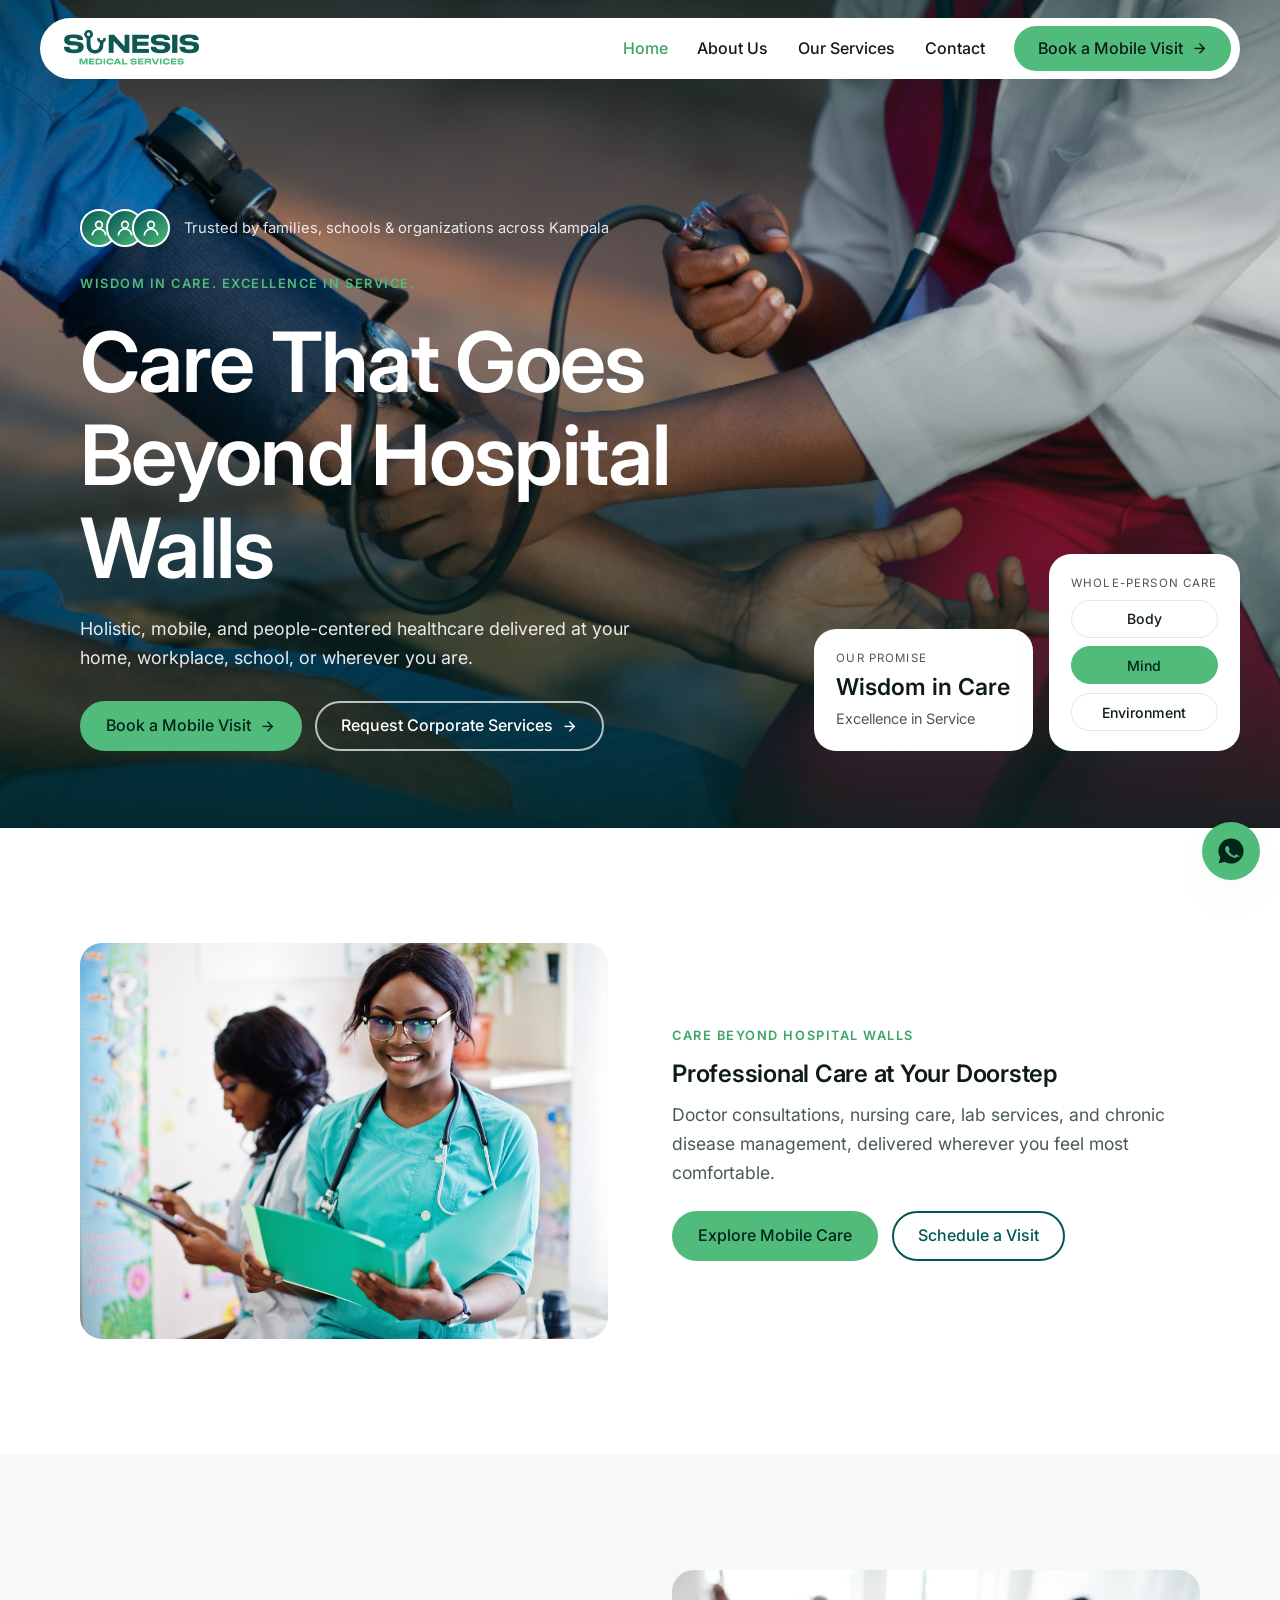
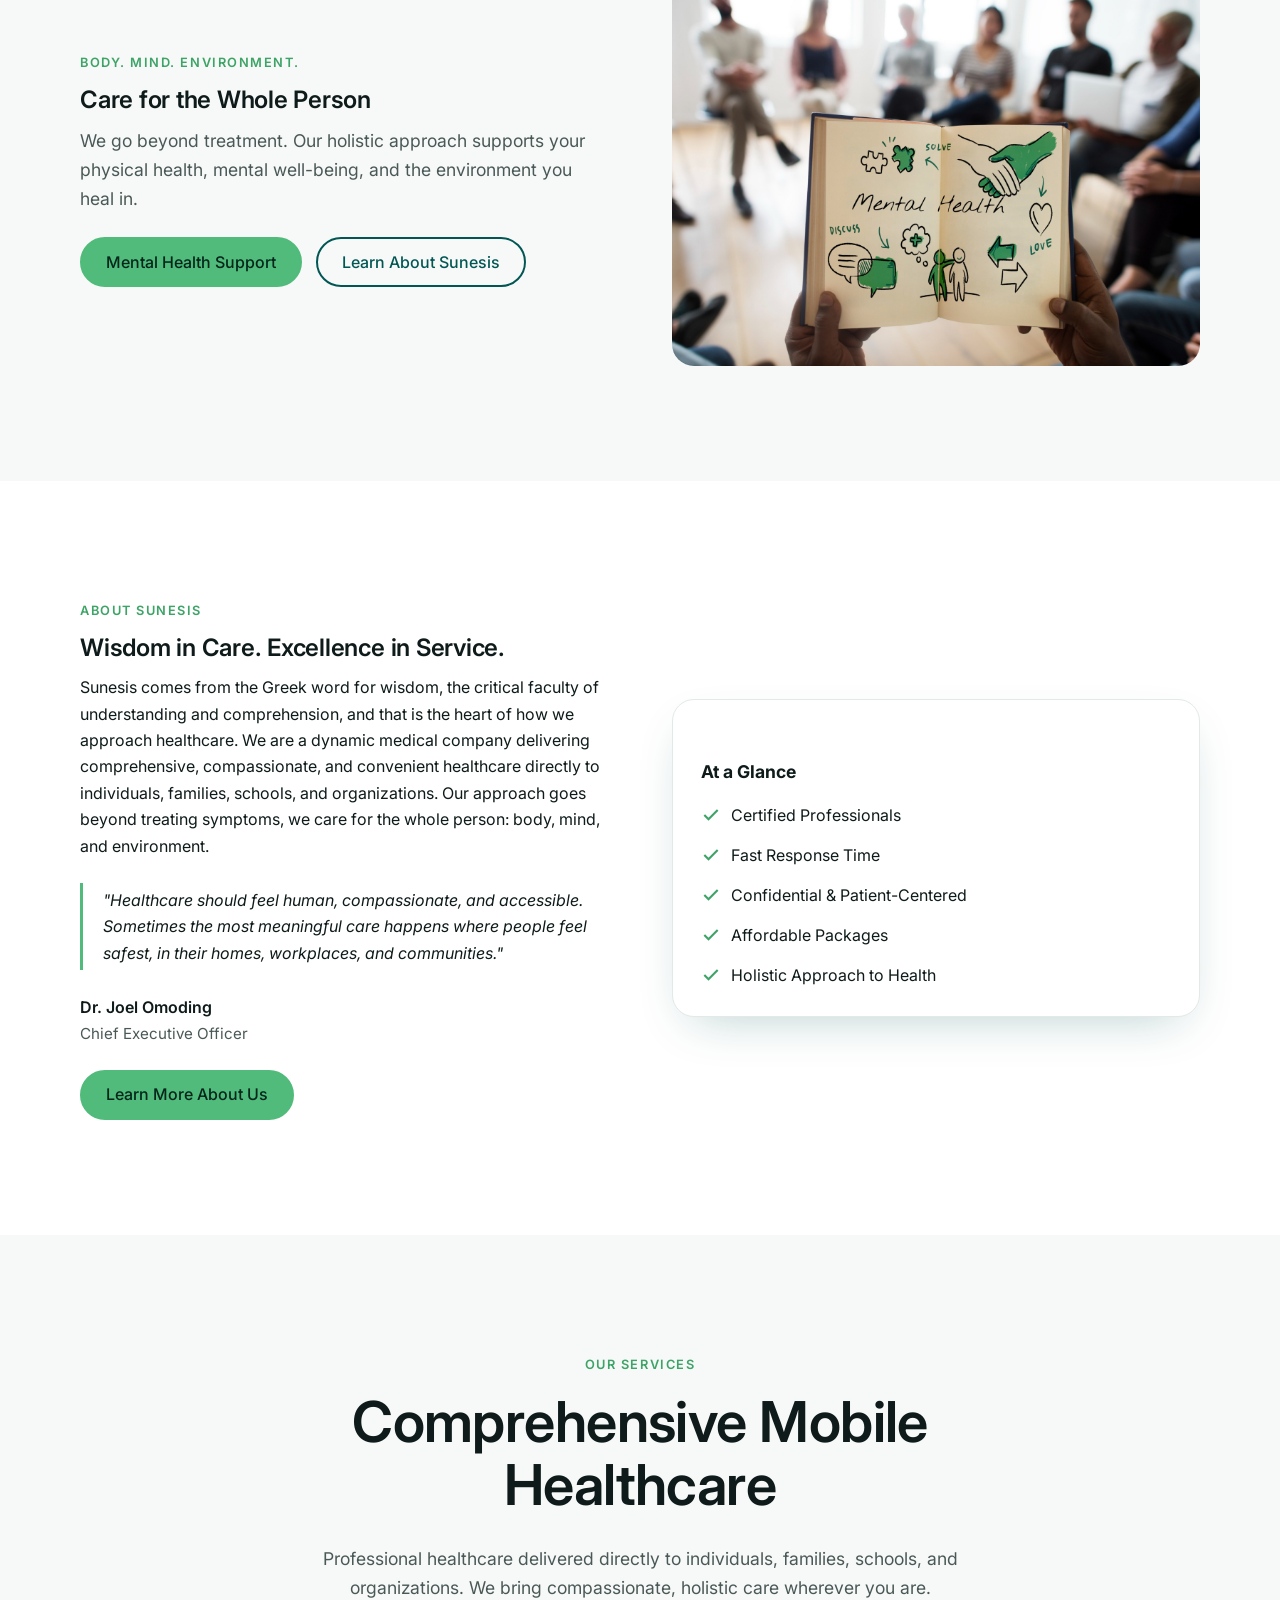
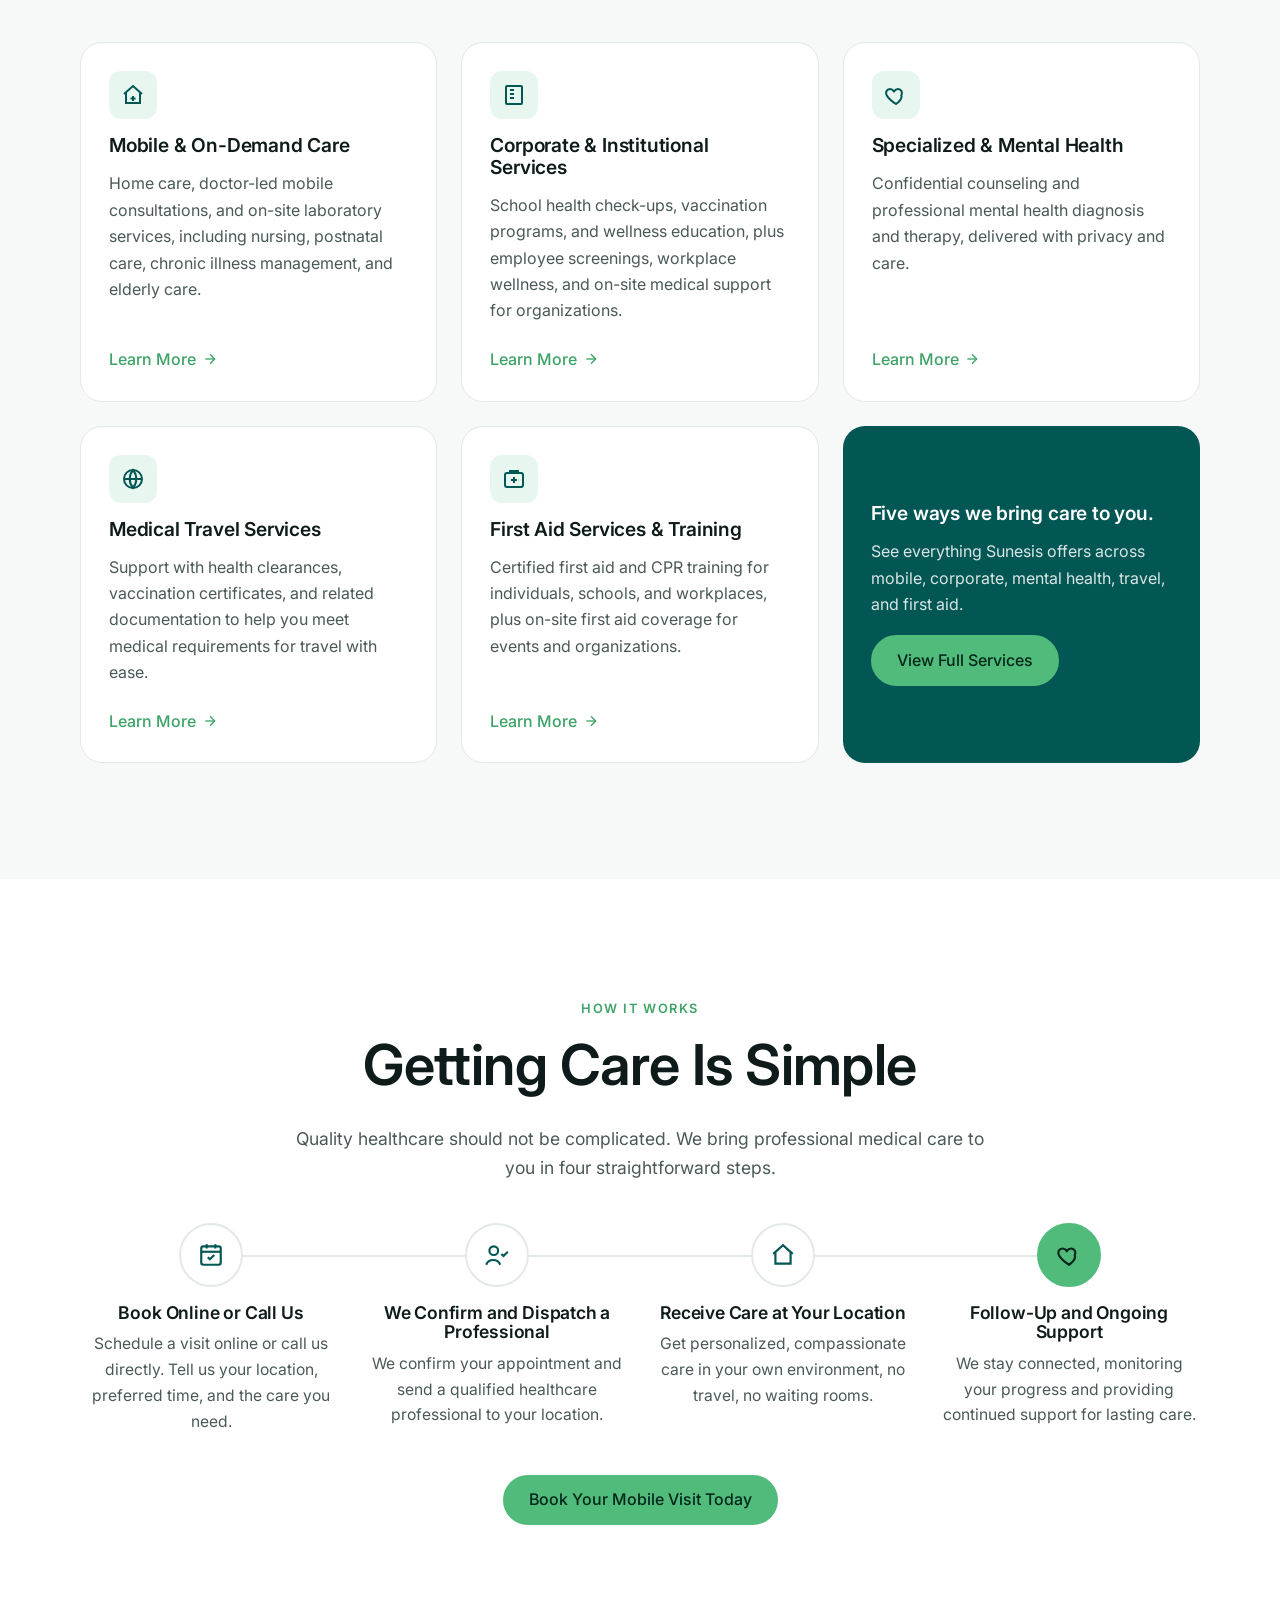
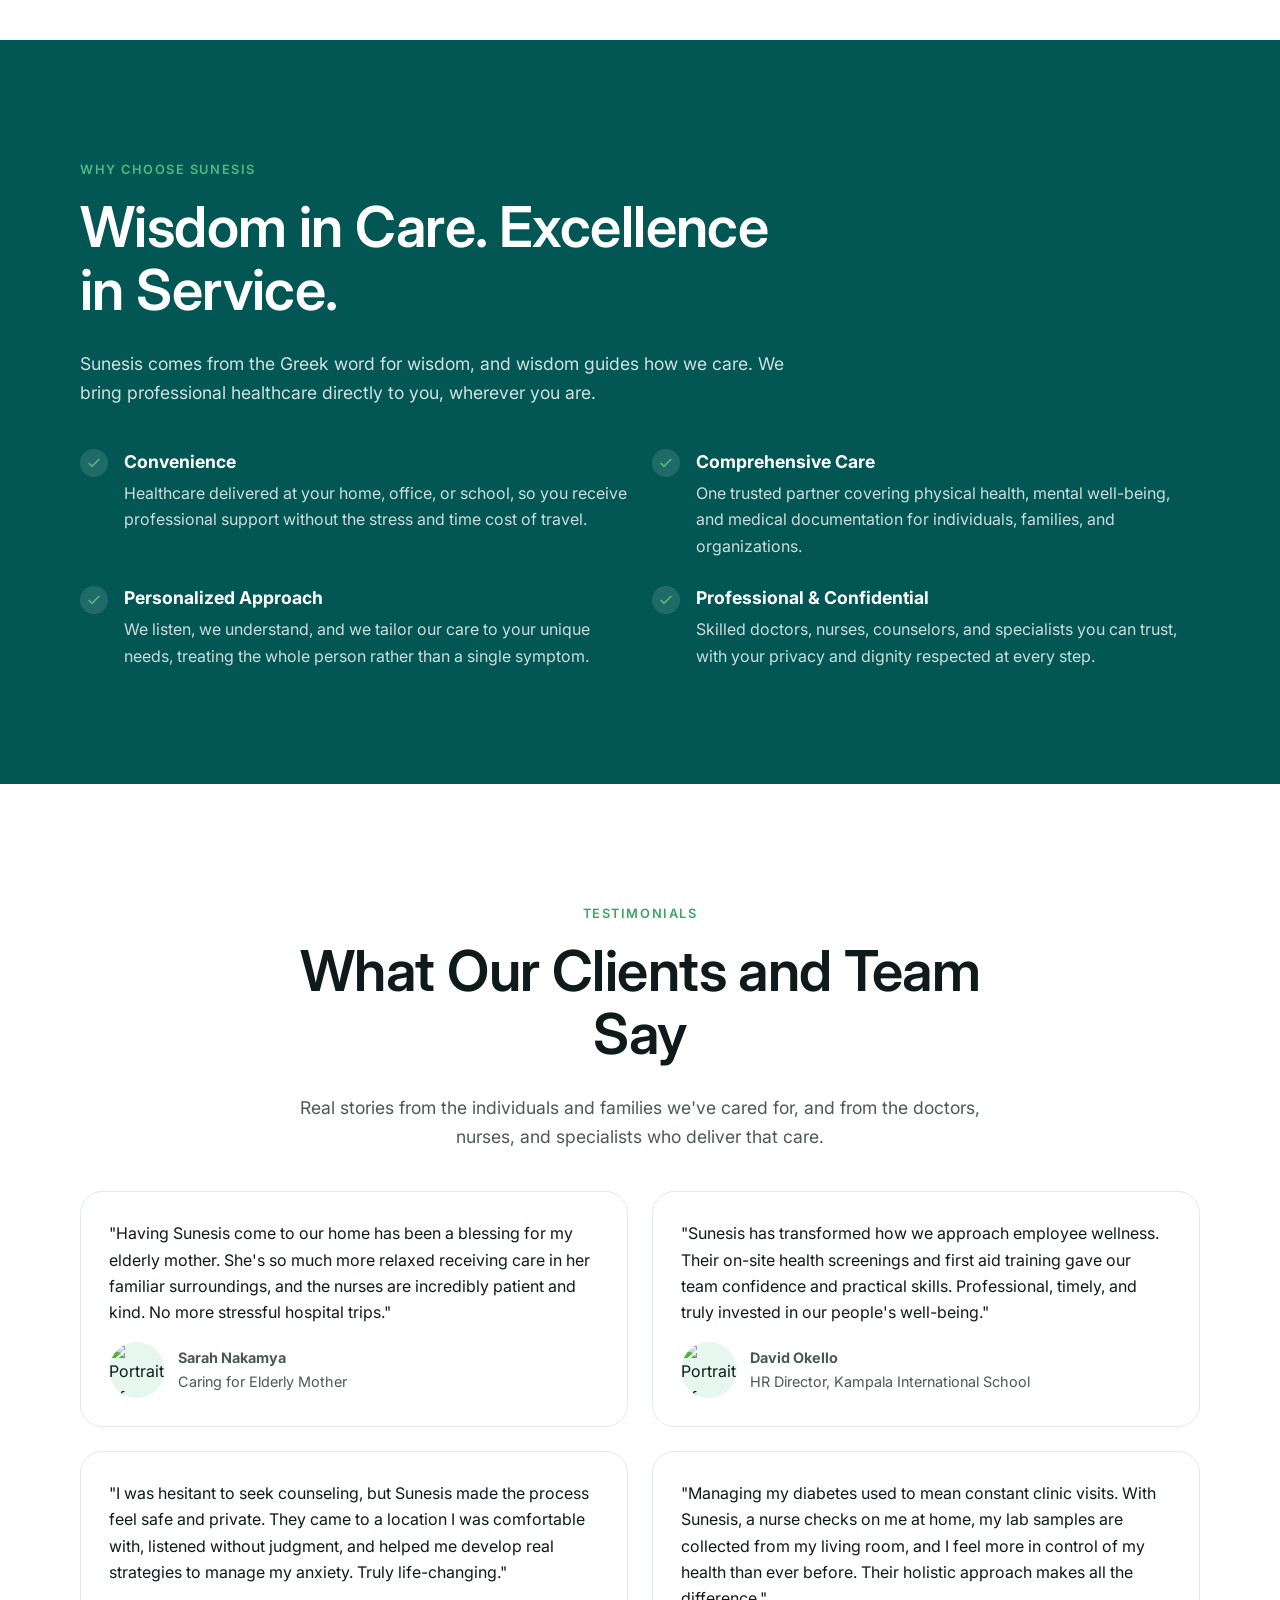
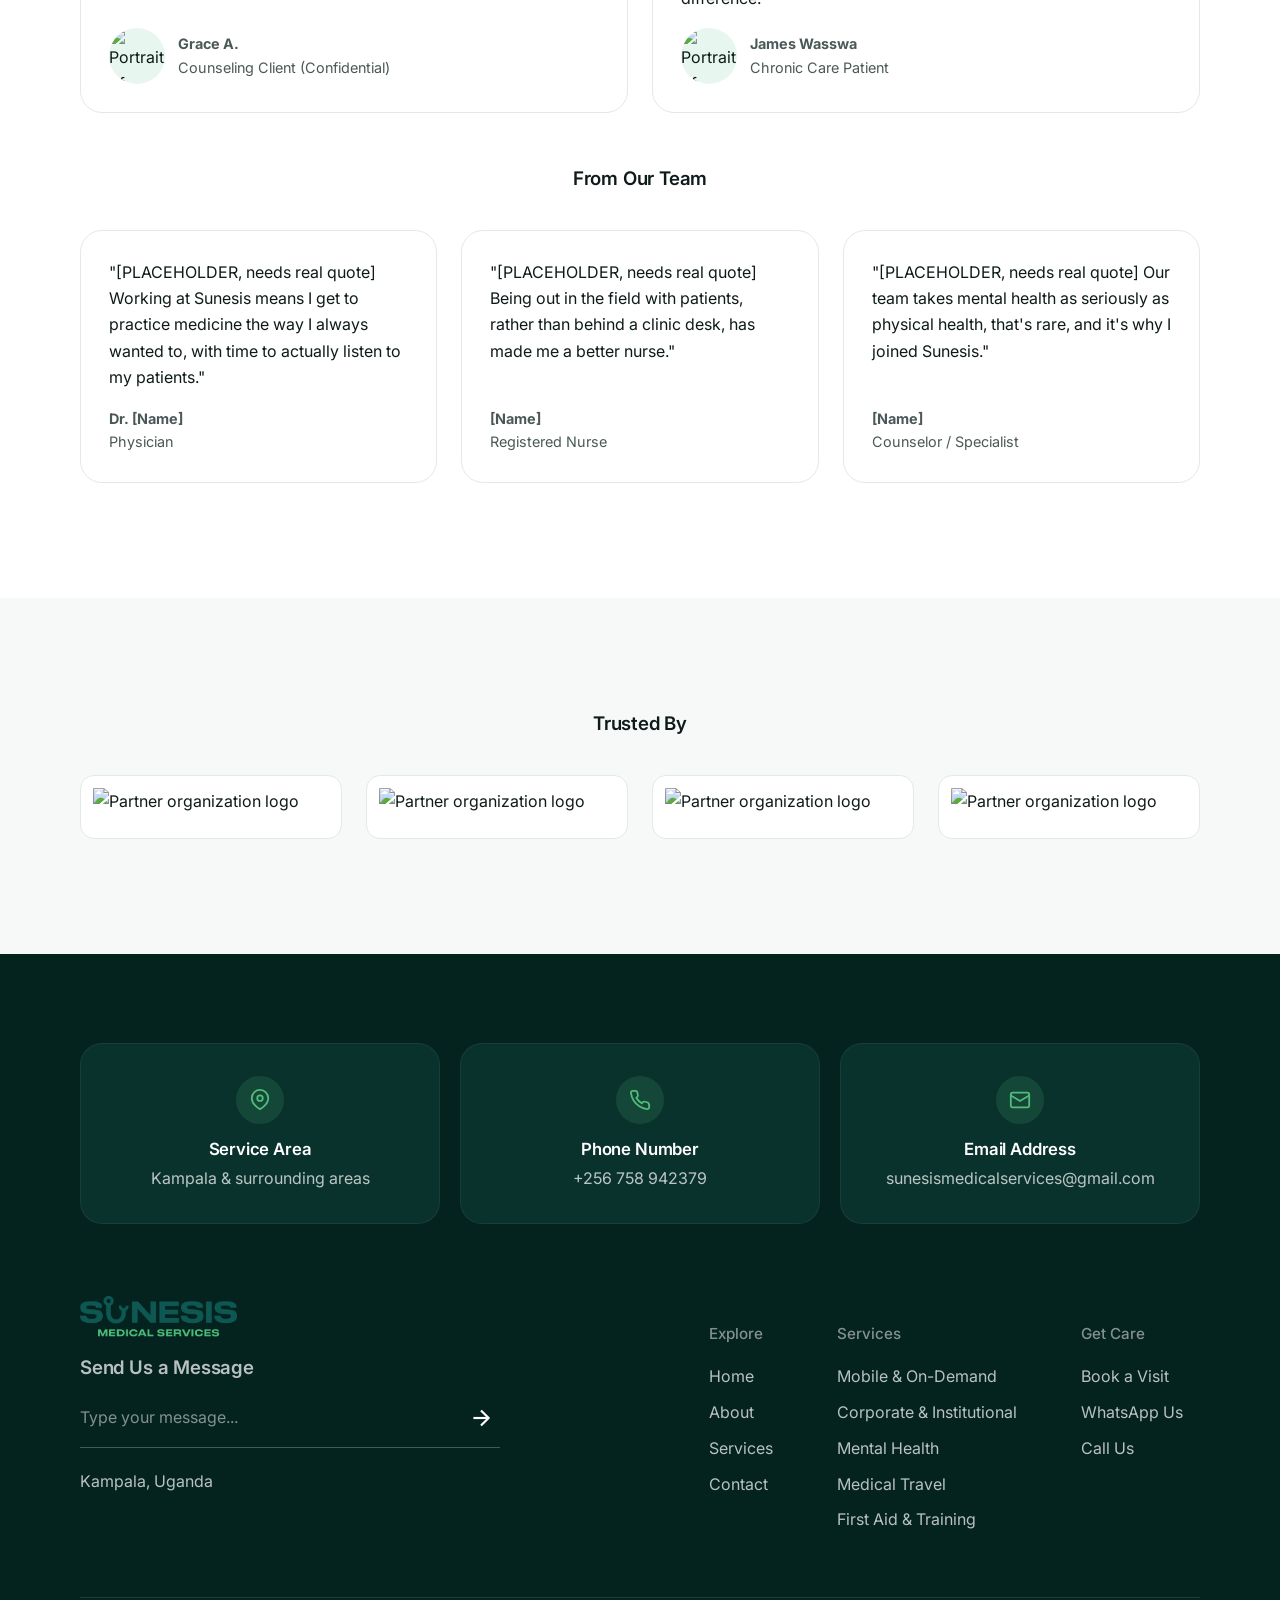
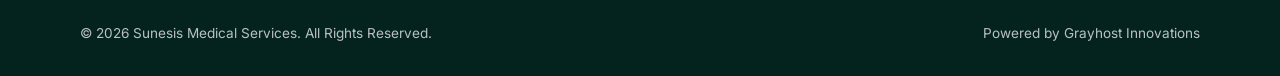
==== commit 1c026ebd: "feat: restyle to floating-pill nav, full-bleed photo hero, and dark footer (Glowdent/Onix-inspired) " ====
--- a/index.html
+++ b/index.html
@@ -31,48 +31,56 @@
 </script>
 </head>
 <body>
-<div class="topbar">
-  <div class="container">
-    <div class="topbar__contact">
-      <a href="/contact-us">Mobile Service · Kampala &amp; Surrounding Areas</a>
-      <a href="mailto:sunesismedicalservices@gmail.com">sunesismedicalservices@gmail.com</a>
-      <a href="tel:+256758942379">+256 758 942379</a>
-    </div>
-    <a class="wa" href="https://wa.me/256758942379?text=Hi%2C%20I%27d%20like%20to%20book%20a%20mobile%20visit" target="_blank" rel="noopener">Chat on WhatsApp</a>
-  </div>
-</div>
-<header class="site-header">
-  <div class="container">
-    <a class="brand" href="/" aria-label="Sunesis Medical Services home">
-      <img src="/assets/images/logos/logo-white-bg.png" alt="Sunesis Medical Services logo">
-    </a>
-    <button class="nav-toggle" aria-label="Open menu" aria-expanded="false" aria-controls="primary-nav">
-      <svg viewBox="0 0 24 24" fill="none" stroke="currentColor" stroke-width="2"><line x1="3" y1="6" x2="21" y2="6"/><line x1="3" y1="12" x2="21" y2="12"/><line x1="3" y1="18" x2="21" y2="18"/></svg>
-    </button>
-    <nav class="nav" id="primary-nav">
-      <a href="/" aria-current="page">Home</a>
-      <a href="/about-us">About Us</a>
-      <a href="/services">Our Services</a>
-      <a href="/contact-us">Contact</a>
-      <a class="btn btn--primary" href="/appointment">Book a Mobile Visit</a>
-    </nav>
-  </div>
-</header>
+<nav class="nav-pill">
+  <a class="brand" href="/" aria-label="Sunesis Medical Services home">
+    <img src="/assets/images/logos/logo-white-bg.png" alt="Sunesis Medical Services logo">
+  </a>
+  <button class="nav-toggle" aria-label="Open menu" aria-expanded="false" aria-controls="primary-nav">
+    <svg viewBox="0 0 24 24" fill="none" stroke="currentColor" stroke-width="2"><line x1="3" y1="6" x2="21" y2="6"/><line x1="3" y1="12" x2="21" y2="12"/><line x1="3" y1="18" x2="21" y2="18"/></svg>
+  </button>
+  <div class="nav" id="primary-nav">
+    <a href="/" aria-current="page">Home</a>
+    <a href="/about-us">About Us</a>
+    <a href="/services">Our Services</a>
+    <a href="/contact-us">Contact</a>
+    <a class="btn btn--primary" href="/appointment">Book a Mobile Visit <svg viewBox="0 0 24 24" fill="none" stroke="currentColor" stroke-width="2"><line x1="5" y1="12" x2="19" y2="12"/><polyline points="12 5 19 12 12 19"/></svg></a>
+  </div>
+</nav>
 
 <!-- ===== Hero ===== -->
-<section class="hero">
-  <div class="container">
-    <div class="split">
-      <div>
-        <span class="eyebrow">Wisdom in Care. Excellence in Service.</span>
-        <h1>Care That Goes Beyond Hospital Walls</h1>
-        <p>Holistic, mobile, and people-centered healthcare delivered at your home, workplace, school, or wherever you are.</p>
-        <div class="btn-row">
-          <a class="btn btn--primary" href="/appointment">Book a Mobile Visit</a>
-          <a class="btn btn--ghost" href="/contact-us">Request Corporate Services</a>
-        </div>
-      </div>
-      <img class="imgslot" src="/assets/images/hero-section.jpg" alt="A Sunesis healthcare professional providing mobile care to a patient at home in Kampala">
+<section class="hero" style="background-image:url('/assets/images/hero-section.jpg')">
+  <div class="hero__inner">
+    <div class="hero__content">
+      <div class="trust-row">
+        <div class="avatars">
+          <span><svg viewBox="0 0 24 24" fill="none" stroke="currentColor" stroke-width="2"><circle cx="12" cy="8" r="4"/><path d="M4 21a8 8 0 0 1 16 0"/></svg></span>
+          <span><svg viewBox="0 0 24 24" fill="none" stroke="currentColor" stroke-width="2"><circle cx="12" cy="8" r="4"/><path d="M4 21a8 8 0 0 1 16 0"/></svg></span>
+          <span><svg viewBox="0 0 24 24" fill="none" stroke="currentColor" stroke-width="2"><circle cx="12" cy="8" r="4"/><path d="M4 21a8 8 0 0 1 16 0"/></svg></span>
+        </div>
+        <small>Trusted by families, schools &amp; organizations across Kampala</small>
+      </div>
+      <span class="eyebrow" style="color:var(--green)">Wisdom in Care. Excellence in Service.</span>
+      <h1>Care That Goes Beyond Hospital Walls</h1>
+      <p>Holistic, mobile, and people-centered healthcare delivered at your home, workplace, school, or wherever you are.</p>
+      <div class="btn-row">
+        <a class="btn btn--primary" href="/appointment">Book a Mobile Visit <svg viewBox="0 0 24 24" fill="none" stroke="currentColor" stroke-width="2"><line x1="5" y1="12" x2="19" y2="12"/><polyline points="12 5 19 12 12 19"/></svg></a>
+        <a class="btn btn--ghost" href="/contact-us">Request Corporate Services <svg viewBox="0 0 24 24" fill="none" stroke="currentColor" stroke-width="2"><line x1="5" y1="12" x2="19" y2="12"/><polyline points="12 5 19 12 12 19"/></svg></a>
+      </div>
+    </div>
+  </div>
+  <div class="hero-cards">
+    <div class="hero-card">
+      <div class="label">Our Promise</div>
+      <div class="big">Wisdom in Care</div>
+      <div class="sub">Excellence in Service</div>
+    </div>
+    <div class="hero-card">
+      <div class="label">Whole-person care</div>
+      <div class="pill-list">
+        <span class="pill">Body</span>
+        <span class="pill pill--green">Mind</span>
+        <span class="pill">Environment</span>
+      </div>
     </div>
   </div>
 </section>
@@ -332,22 +340,63 @@
 
 <footer class="site-footer">
   <div class="container">
-    <div class="foot-grid">
+    <div class="foot-cards">
+      <div class="foot-card">
+        <div class="ic"><svg viewBox="0 0 24 24" fill="none" stroke="currentColor" stroke-width="2"><path d="M21 10c0 7-9 12-9 12s-9-5-9-12a9 9 0 0 1 18 0z"/><circle cx="12" cy="10" r="3"/></svg></div>
+        <h4>Service Area</h4>
+        <p>Kampala &amp; surrounding areas</p>
+      </div>
+      <div class="foot-card">
+        <div class="ic"><svg viewBox="0 0 24 24" fill="none" stroke="currentColor" stroke-width="2"><path d="M22 16.92v3a2 2 0 0 1-2.2 2 19.8 19.8 0 0 1-8.6-3.1 19.5 19.5 0 0 1-6-6 19.8 19.8 0 0 1-3.1-8.6A2 2 0 0 1 4.1 2h3a2 2 0 0 1 2 1.7c.1.9.3 1.8.6 2.6a2 2 0 0 1-.5 2.1L8 9.6a16 16 0 0 0 6 6l1.2-1.2a2 2 0 0 1 2.1-.5c.8.3 1.7.5 2.6.6a2 2 0 0 1 1.7 2z"/></svg></div>
+        <h4>Phone Number</h4>
+        <p><a href="tel:+256758942379">+256 758 942379</a></p>
+      </div>
+      <div class="foot-card">
+        <div class="ic"><svg viewBox="0 0 24 24" fill="none" stroke="currentColor" stroke-width="2"><rect x="2" y="4" width="20" height="16" rx="2"/><path d="m22 7-10 6L2 7"/></svg></div>
+        <h4>Email Address</h4>
+        <p><a href="mailto:sunesismedicalservices@gmail.com">sunesismedicalservices@gmail.com</a></p>
+      </div>
+    </div>
+    <div class="foot-main">
       <div>
-        <a class="brand" href="/"><img src="/assets/images/logos/logo-white-bg.png" alt="Sunesis Medical Services logo"></a>
-        <p style="margin-top:1rem;max-width:320px">Holistic, mobile healthcare delivered at your home, workplace, or school across Kampala and surrounding areas.</p>
-        <p>Kampala, Uganda<br>
-          <a href="mailto:sunesismedicalservices@gmail.com">sunesismedicalservices@gmail.com</a><br>
-          <a href="tel:+256758942379">+256 758 942379</a></p>
-      </div>
-      <div class="foot-links">
-        <ul>
-          <li><strong style="color:#fff">Explore</strong></li>
-          <li><a href="/about-us">About</a></li>
-          <li><a href="/services">Services</a></li>
-          <li><a href="/appointment">Book a Visit</a></li>
-          <li><a href="/contact-us">Contact</a></li>
-        </ul>
+        <a class="foot-brand brand" href="/"><img src="/assets/images/logos/logo-white-bg.png" alt="Sunesis Medical Services logo"></a>
+        <h3 class="foot-news">Send Us a Message</h3>
+        <form class="news-form" data-wa data-wa-intro="Hello Sunesis, I have a message from your website:">
+          <input type="text" name="message" data-label="Message" placeholder="Type your message..." aria-label="Your message" required>
+          <button type="submit" aria-label="Send via WhatsApp">
+            <svg viewBox="0 0 24 24" fill="none" stroke="currentColor" stroke-width="2"><line x1="5" y1="12" x2="19" y2="12"/><polyline points="12 5 19 12 12 19"/></svg>
+          </button>
+        </form>
+        <p style="margin-top:1.25rem">Kampala, Uganda</p>
+      </div>
+      <div class="foot-cols">
+        <div>
+          <h5>Explore</h5>
+          <ul>
+            <li><a href="/">Home</a></li>
+            <li><a href="/about-us">About</a></li>
+            <li><a href="/services">Services</a></li>
+            <li><a href="/contact-us">Contact</a></li>
+          </ul>
+        </div>
+        <div>
+          <h5>Services</h5>
+          <ul>
+            <li><a href="/services/mobile-care">Mobile &amp; On-Demand</a></li>
+            <li><a href="/services/corporate-health">Corporate &amp; Institutional</a></li>
+            <li><a href="/services/mental-health">Mental Health</a></li>
+            <li><a href="/services/medical-travel">Medical Travel</a></li>
+            <li><a href="/services/first-aid">First Aid &amp; Training</a></li>
+          </ul>
+        </div>
+        <div>
+          <h5>Get Care</h5>
+          <ul>
+            <li><a href="/appointment">Book a Visit</a></li>
+            <li><a href="https://wa.me/256758942379" target="_blank" rel="noopener">WhatsApp Us</a></li>
+            <li><a href="tel:+256758942379">Call Us</a></li>
+          </ul>
+        </div>
       </div>
     </div>
     <div class="colophon">
--- a/assets/css/sunesis.css
+++ b/assets/css/sunesis.css
@@ -17,19 +17,25 @@
   --white: #ffffff;
   --line: #e3e9e7;
 
+  /* Dark (footer / deep surfaces) */
+  --dark: #04231f;
+  --dark-card: #0a322d;
+
   /* UI */
-  --radius: 14px;
-  --radius-sm: 10px;
-  --shadow: 0 10px 30px -12px rgba(2, 87, 84, 0.18);
-  --section-y: clamp(4rem, 9vw, 8rem);
-  --container: 1180px;
+  --radius: 22px;
+  --radius-sm: 14px;
+  --radius-pill: 999px;
+  --shadow: 0 18px 50px -20px rgba(2, 87, 84, 0.30);
+  --shadow-soft: 0 10px 30px -16px rgba(4, 35, 31, 0.22);
+  --section-y: clamp(4.5rem, 9vw, 8.5rem);
+  --container: 1200px;
   --gutter: clamp(1.25rem, 4vw, 2.5rem);
 
   /* Type */
   --font: "Inter", system-ui, -apple-system, "Segoe UI", Roboto, sans-serif;
-  --fs-hero: clamp(2.6rem, 6vw, 4.6rem);
-  --fs-h2: clamp(1.9rem, 3.6vw, 2.9rem);
-  --fs-h3: clamp(1.3rem, 2.2vw, 1.7rem);
+  --fs-hero: clamp(2.9rem, 7vw, 5.2rem);
+  --fs-h2: clamp(2.1rem, 4.4vw, 3.6rem);
+  --fs-h3: clamp(1.35rem, 2.2vw, 1.8rem);
   --fs-body: clamp(1rem, 1.1vw, 1.125rem);
 }
 
@@ -195,65 +201,108 @@
 .badge { display: inline-block; font-size: .72rem; font-weight: 600; letter-spacing: .08em; text-transform: uppercase;
   color: var(--green-600); background: var(--green-100); padding: .25rem .6rem; border-radius: 999px; }
 
-/* ---- Top bar ---- */
-.topbar { background: var(--teal-700); color: rgba(255,255,255,.85); font-size: .85rem; }
-.topbar .container { display: flex; flex-wrap: wrap; gap: .5rem 1.5rem; align-items: center; justify-content: space-between; padding-block: .5rem; }
-.topbar a { color: rgba(255,255,255,.85); display: inline-flex; gap: .4rem; align-items: center; }
-.topbar a:hover { color: #fff; }
-.topbar .wa { background: var(--green); color: #03261a; padding: .35rem .8rem; border-radius: 999px; font-weight: 500; }
-.topbar .wa:hover { color: #03261a; background: #fff; }
-.topbar__contact { display: flex; flex-wrap: wrap; gap: .4rem 1.25rem; }
-
-/* ---- Header ---- */
-.site-header { position: sticky; top: 0; z-index: 50; background: var(--white); border-bottom: 1px solid var(--line); }
-.site-header .container { display: flex; align-items: center; justify-content: space-between; gap: 1rem; padding-block: .85rem; }
-.brand img { height: 42px; width: auto; }
-.nav { display: flex; align-items: center; gap: 2rem; }
-.nav a { color: var(--ink); font-weight: 500; }
-.nav a:hover, .nav a[aria-current="page"] { color: var(--green-600); }
-.nav a.btn { color: #03261a; }
-.nav-toggle { display: none; background: none; border: 0; cursor: pointer; color: var(--teal); }
+/* ---- Floating pill nav ---- */
+.nav-pill { position: fixed; top: clamp(.55rem, 2vw, 1.1rem); left: 50%; transform: translateX(-50%); z-index: 70;
+  width: min(calc(100% - 2 * var(--gutter)), var(--container));
+  background: #fff; border-radius: var(--radius-pill); box-shadow: var(--shadow-soft);
+  display: flex; align-items: center; justify-content: space-between; gap: 1rem;
+  padding: .5rem .55rem .5rem 1.5rem; }
+.nav-pill .brand img { height: 36px; width: auto; display: block; }
+.nav { display: flex; align-items: center; gap: 1.85rem; }
+.nav > a { color: var(--ink); font-weight: 500; }
+.nav > a:hover, .nav > a[aria-current="page"]:not(.btn) { color: var(--green-600); }
+.nav .btn { padding: .7rem 1.35rem; }
+.nav-toggle { display: none; background: none; border: 0; cursor: pointer; color: var(--teal); padding: .35rem; }
 .nav-toggle svg { width: 28px; height: 28px; }
-@media (max-width: 860px) {
-  .nav-toggle { display: inline-flex; }
-  .nav { position: fixed; inset: 0 0 0 auto; width: min(80vw, 320px); background: #fff; flex-direction: column;
-    align-items: flex-start; gap: 1.25rem; padding: 5rem 2rem; transform: translateX(100%); transition: transform .3s;
-    box-shadow: var(--shadow); }
+@media (max-width: 920px) {
+  .nav-toggle { display: inline-flex; order: 3; }
+  .nav { position: fixed; inset: 0 0 0 auto; width: min(82vw, 340px); background: #fff; flex-direction: column;
+    align-items: flex-start; gap: 1.5rem; padding: 6rem 2rem 2rem; transform: translateX(105%); transition: transform .3s;
+    box-shadow: var(--shadow); border-radius: 28px 0 0 28px; }
   .nav.is-open { transform: none; }
   .nav .btn { width: 100%; justify-content: center; }
 }
 
-/* ---- Footer ---- */
-.site-footer { background: var(--teal); color: rgba(255,255,255,.8); padding-block: 3.5rem 2rem; }
-.site-footer a { color: rgba(255,255,255,.8); }
-.site-footer a:hover { color: #fff; }
-.site-footer .foot-grid { display: flex; flex-wrap: wrap; gap: 2rem; justify-content: space-between; align-items: start; }
-.site-footer .brand img { height: 40px; }
-.site-footer .foot-links { display: flex; gap: 2.5rem; flex-wrap: wrap; }
-.site-footer ul { list-style: none; margin: 0; padding: 0; display: grid; gap: .5rem; }
-.site-footer .colophon { border-top: 1px solid rgba(255,255,255,.15); margin-top: 2.5rem; padding-top: 1.5rem;
-  display: flex; flex-wrap: wrap; gap: .5rem 1.5rem; justify-content: space-between; font-size: .85rem; }
+/* ---- Hero (home, full-bleed photo) ---- */
+.hero { position: relative; min-height: clamp(600px, 92vh, 880px); display: flex; align-items: flex-end;
+  color: #fff; background-color: var(--dark); background-position: center; background-size: cover; overflow: hidden; }
+.hero::before { content: ""; position: absolute; inset: 0;
+  background: linear-gradient(180deg, rgba(4,35,31,.50) 0%, rgba(4,35,31,.12) 32%, rgba(4,35,31,.90) 100%); }
+.hero__inner { position: relative; z-index: 2; width: 100%; max-width: var(--container); margin: 0 auto;
+  padding: 0 var(--gutter) clamp(3rem, 6vw, 5rem); }
+.hero__content { max-width: 720px; }
+.hero h1 { font-size: var(--fs-hero); font-weight: 600; letter-spacing: -.02em; margin: .4rem 0 1.2rem; }
+.hero p { color: rgba(255,255,255,.9); font-size: clamp(1.05rem, 1.4vw, 1.25rem); max-width: 560px; margin-bottom: 1.75rem; }
+.hero .btn--ghost { color: #fff; border-color: rgba(255,255,255,.7); }
+.hero .btn--ghost:hover { background: #fff; color: var(--teal); }
+
+.trust-row { display: flex; align-items: center; gap: .85rem; margin-bottom: 1.4rem; }
+.avatars { display: flex; }
+.avatars span { width: 38px; height: 38px; border-radius: 50%; border: 2px solid #fff; margin-left: -12px;
+  background: linear-gradient(135deg, var(--teal), var(--green)); display: grid; place-items: center; color: #fff; }
+.avatars span:first-child { margin-left: 0; }
+.avatars span svg { width: 20px; height: 20px; }
+.trust-row small { color: rgba(255,255,255,.88); font-size: .92rem; }
+
+.hero-cards { position: absolute; right: var(--gutter); bottom: clamp(3rem, 6vw, 5rem); z-index: 2;
+  display: flex; gap: 1rem; align-items: flex-end; }
+.hero-card { background: #fff; color: var(--ink); border-radius: var(--radius); box-shadow: var(--shadow);
+  padding: 1.25rem 1.4rem; min-width: 190px; }
+.hero-card .label { font-size: .72rem; text-transform: uppercase; letter-spacing: .1em; color: var(--ink-60); margin-bottom: .4rem; }
+.hero-card .big { font-size: 1.45rem; font-weight: 600; line-height: 1.2; }
+.hero-card .sub { font-size: .9rem; color: var(--ink-60); margin-top: .35rem; }
+.pill-list { display: flex; flex-direction: column; gap: .55rem; }
+.pill { border: 1px solid var(--line); border-radius: 999px; padding: .4rem .95rem; font-size: .88rem; font-weight: 500; text-align: center; }
+.pill--green { background: var(--green); border-color: var(--green); color: #03261a; }
+@media (max-width: 980px) { .hero-cards { display: none; } }
+
+/* ---- Page hero (interior pages) ---- */
+.page-hero { background: var(--teal); color: #fff; padding-top: clamp(7rem, 13vh, 9.5rem); padding-bottom: clamp(3rem, 6vw, 5rem); }
+.page-hero h1 { font-size: clamp(2.2rem, 5vw, 3.6rem); }
+.page-hero p { color: rgba(255,255,255,.85); max-width: 640px; }
 
 /* ---- WhatsApp FAB + scroll top ---- */
-.wa-fab { position: fixed; right: 20px; bottom: 20px; z-index: 60; width: 56px; height: 56px; border-radius: 50%;
+.wa-fab { position: fixed; right: 20px; bottom: 20px; z-index: 60; width: 58px; height: 58px; border-radius: 50%;
   background: var(--green); color: #03261a; display: grid; place-items: center; box-shadow: var(--shadow); }
 .wa-fab:hover { background: var(--green-600); color: #fff; }
 .wa-fab svg { width: 30px; height: 30px; }
-.scroll-top { position: fixed; right: 20px; bottom: 88px; z-index: 60; width: 44px; height: 44px; border-radius: 50%;
+.scroll-top { position: fixed; right: 20px; bottom: 90px; z-index: 60; width: 44px; height: 44px; border-radius: 50%;
   background: var(--teal); color: #fff; border: 0; display: grid; place-items: center; opacity: 0; pointer-events: none;
   transition: opacity .3s; cursor: pointer; }
 .scroll-top.is-visible { opacity: 1; pointer-events: auto; }
 
-/* ---- Hero (home) ---- */
-.hero { background: var(--teal); color: #fff; padding-block: clamp(3.5rem, 8vw, 7rem); }
-.hero h1 { font-size: var(--fs-hero); margin-bottom: 1.25rem; }
-.hero p { color: rgba(255,255,255,.88); font-size: 1.15rem; max-width: 540px; }
-.hero .imgslot { min-height: 360px; box-shadow: var(--shadow); }
-
-/* ---- Page hero (interior pages) ---- */
-.page-hero { background: var(--teal); color: #fff; padding-block: clamp(3rem,7vw,6rem); }
-.page-hero h1 { font-size: clamp(2.1rem,4.5vw,3.4rem); }
-.page-hero p { color: rgba(255,255,255,.85); max-width: 640px; }
+/* ---- Footer (dark) ---- */
+.site-footer { background: var(--dark); color: rgba(255,255,255,.72); padding-block: clamp(3.5rem, 7vw, 6rem) 2rem; }
+.site-footer a { color: rgba(255,255,255,.72); }
+.site-footer a:hover { color: #fff; }
+.foot-cards { display: grid; grid-template-columns: repeat(3, 1fr); gap: 1.25rem; margin-bottom: clamp(3rem, 6vw, 4.5rem); }
+@media (max-width: 780px) { .foot-cards { grid-template-columns: 1fr; } }
+.foot-card { background: var(--dark-card); border: 1px solid rgba(255,255,255,.06); border-radius: var(--radius);
+  padding: 2rem; text-align: center; }
+.foot-card .ic { width: 48px; height: 48px; border-radius: 50%; margin: 0 auto 1rem; display: grid; place-items: center;
+  background: rgba(80,187,122,.15); color: var(--green); }
+.foot-card .ic svg { width: 22px; height: 22px; }
+.foot-card h4 { color: #fff; margin-bottom: .35rem; font-size: 1.05rem; }
+.foot-card p { margin: 0; }
+.foot-main { display: grid; grid-template-columns: 1.2fr 1fr; gap: 2.5rem; align-items: start; }
+@media (max-width: 860px) { .foot-main { grid-template-columns: 1fr; } }
+.foot-brand img { height: 42px; margin-bottom: 1.25rem; }
+.foot-news h3 { color: #fff; font-size: clamp(1.5rem, 3vw, 2.2rem); margin-bottom: 1.25rem; }
+.news-form { display: flex; align-items: center; gap: .5rem; border-bottom: 1px solid rgba(255,255,255,.25); padding: .6rem 0; max-width: 420px; }
+.news-form input { flex: 1; background: transparent; border: 0; color: #fff; font: inherit; padding: .4rem 0; }
+.news-form input::placeholder { color: rgba(255,255,255,.5); }
+.news-form input:focus { outline: none; }
+.news-form button { background: none; border: 0; color: #fff; cursor: pointer; display: grid; place-items: center; }
+.news-form button svg { width: 26px; height: 26px; }
+.foot-cols { display: flex; gap: clamp(2rem, 5vw, 4rem); flex-wrap: wrap; }
+.foot-cols h5 { color: rgba(255,255,255,.5); font-weight: 500; margin-bottom: 1rem; font-size: .95rem; }
+.foot-cols ul { list-style: none; margin: 0; padding: 0; display: grid; gap: .6rem; }
+.colophon { border-top: 1px solid rgba(255,255,255,.1); margin-top: clamp(2.5rem, 5vw, 4rem); padding-top: 1.5rem;
+  display: flex; flex-wrap: wrap; gap: .5rem 1.5rem; justify-content: space-between; font-size: .85rem; }
+
+/* ---- White button (on dark/photo) ---- */
+.btn--white { background: #fff; color: var(--teal); border-color: #fff; }
+.btn--white:hover { background: var(--green); color: #03261a; border-color: var(--green); }
 
 /* ---- Map ---- */
-.map-embed { width: 100%; height: 420px; border: 0; border-radius: var(--radius); }
+.map-embed { width: 100%; height: 440px; border: 0; border-radius: var(--radius); }
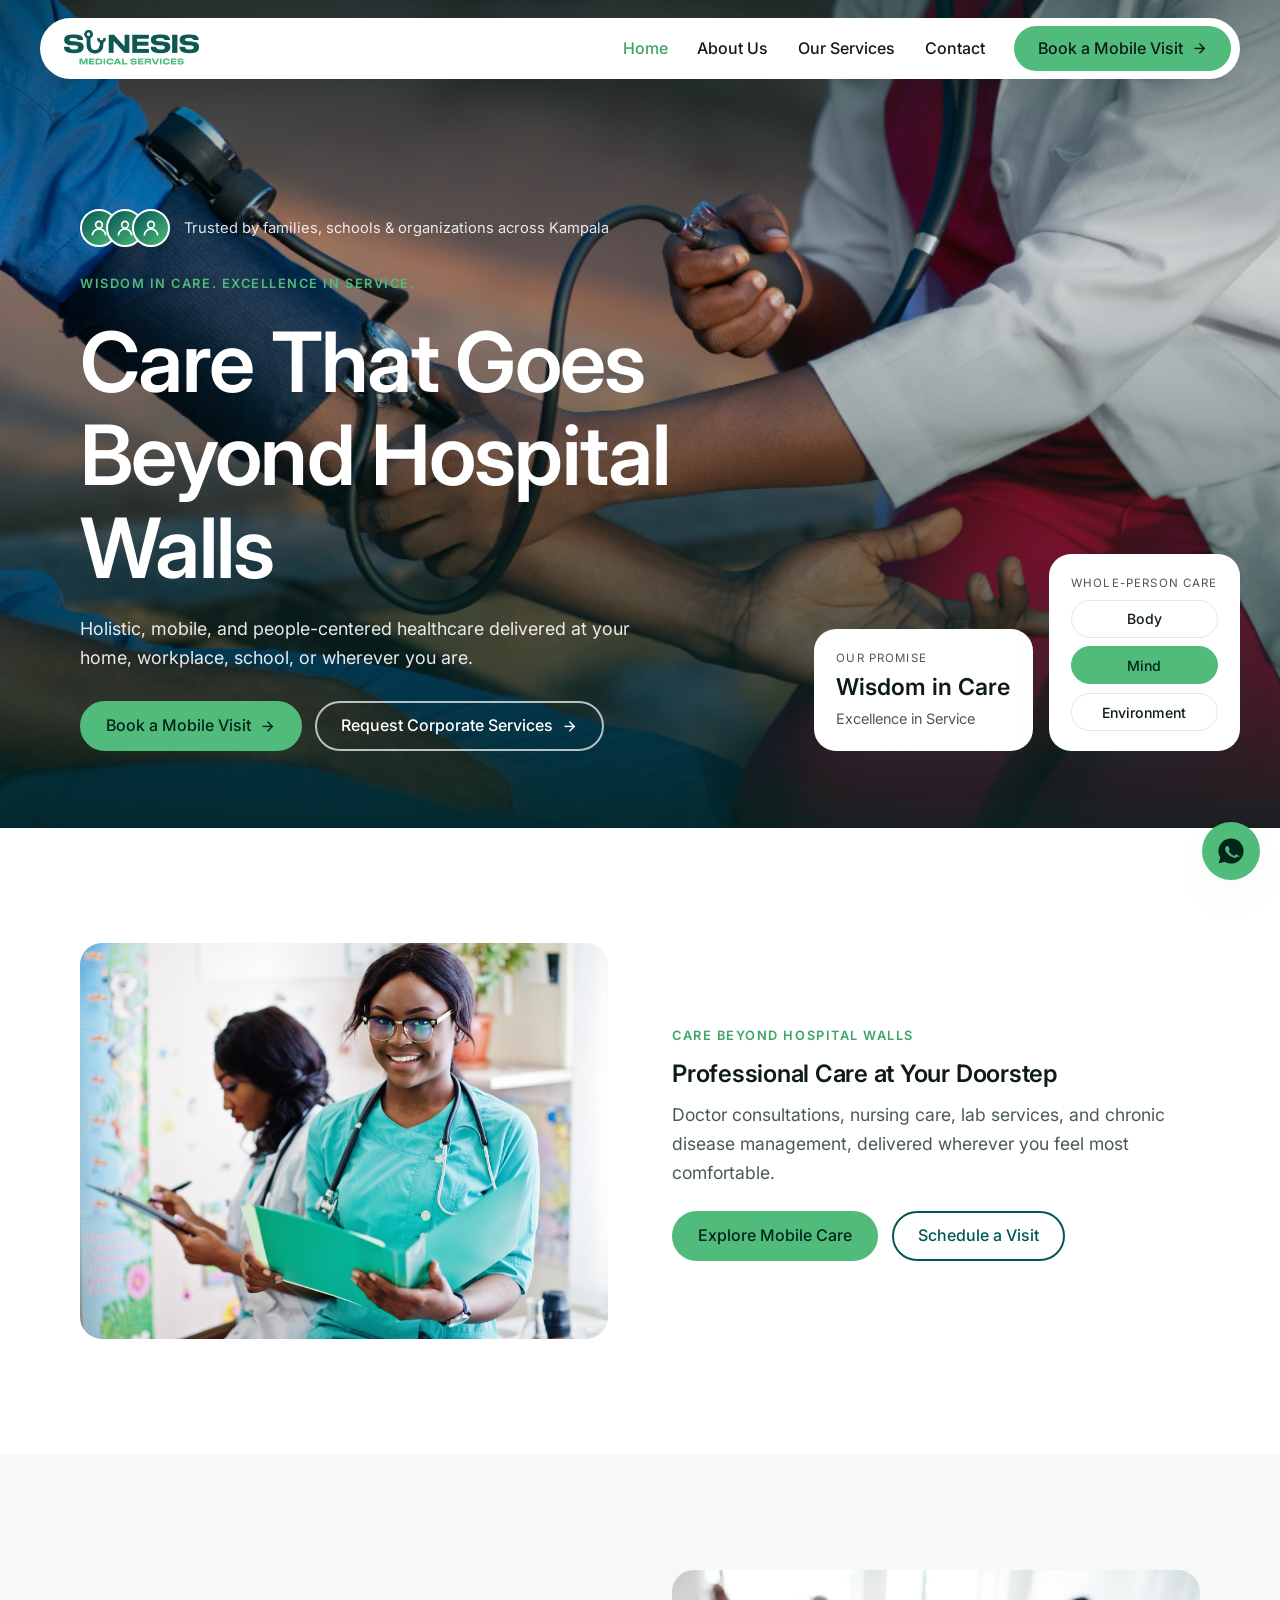
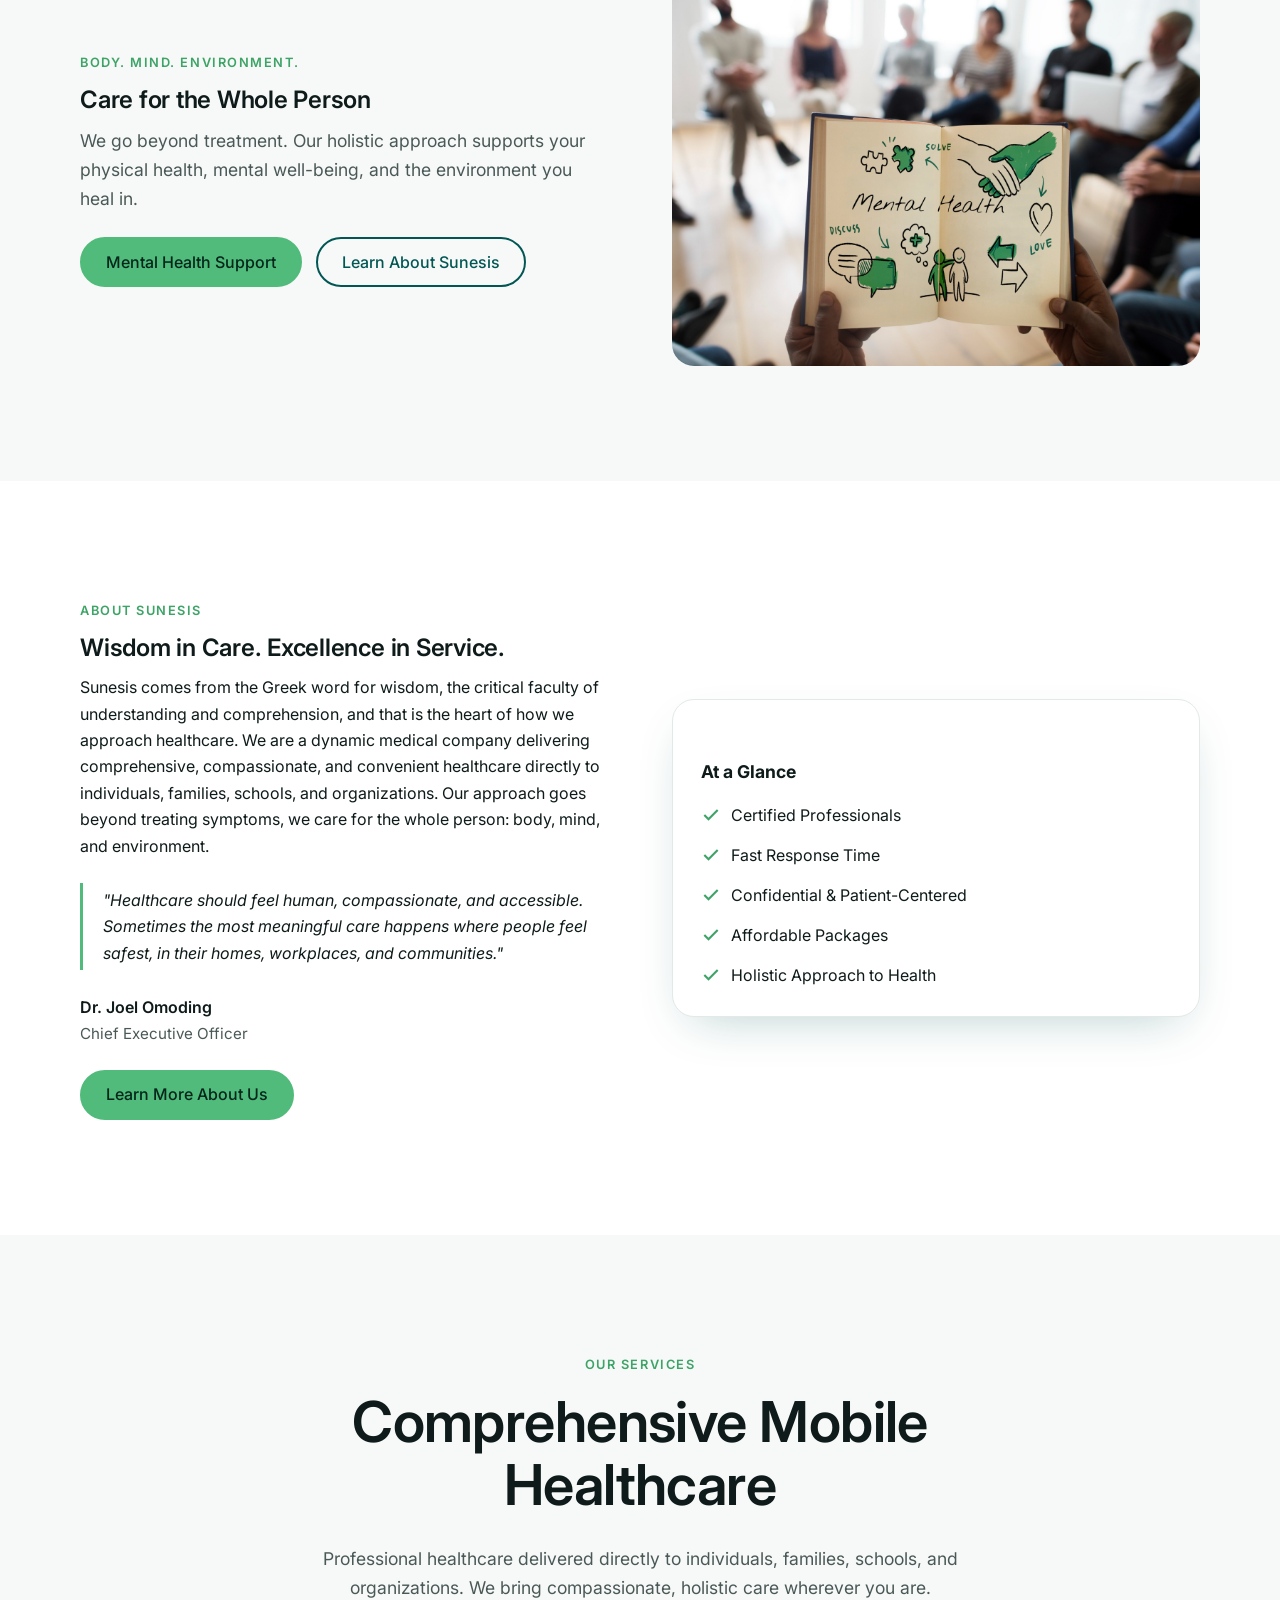
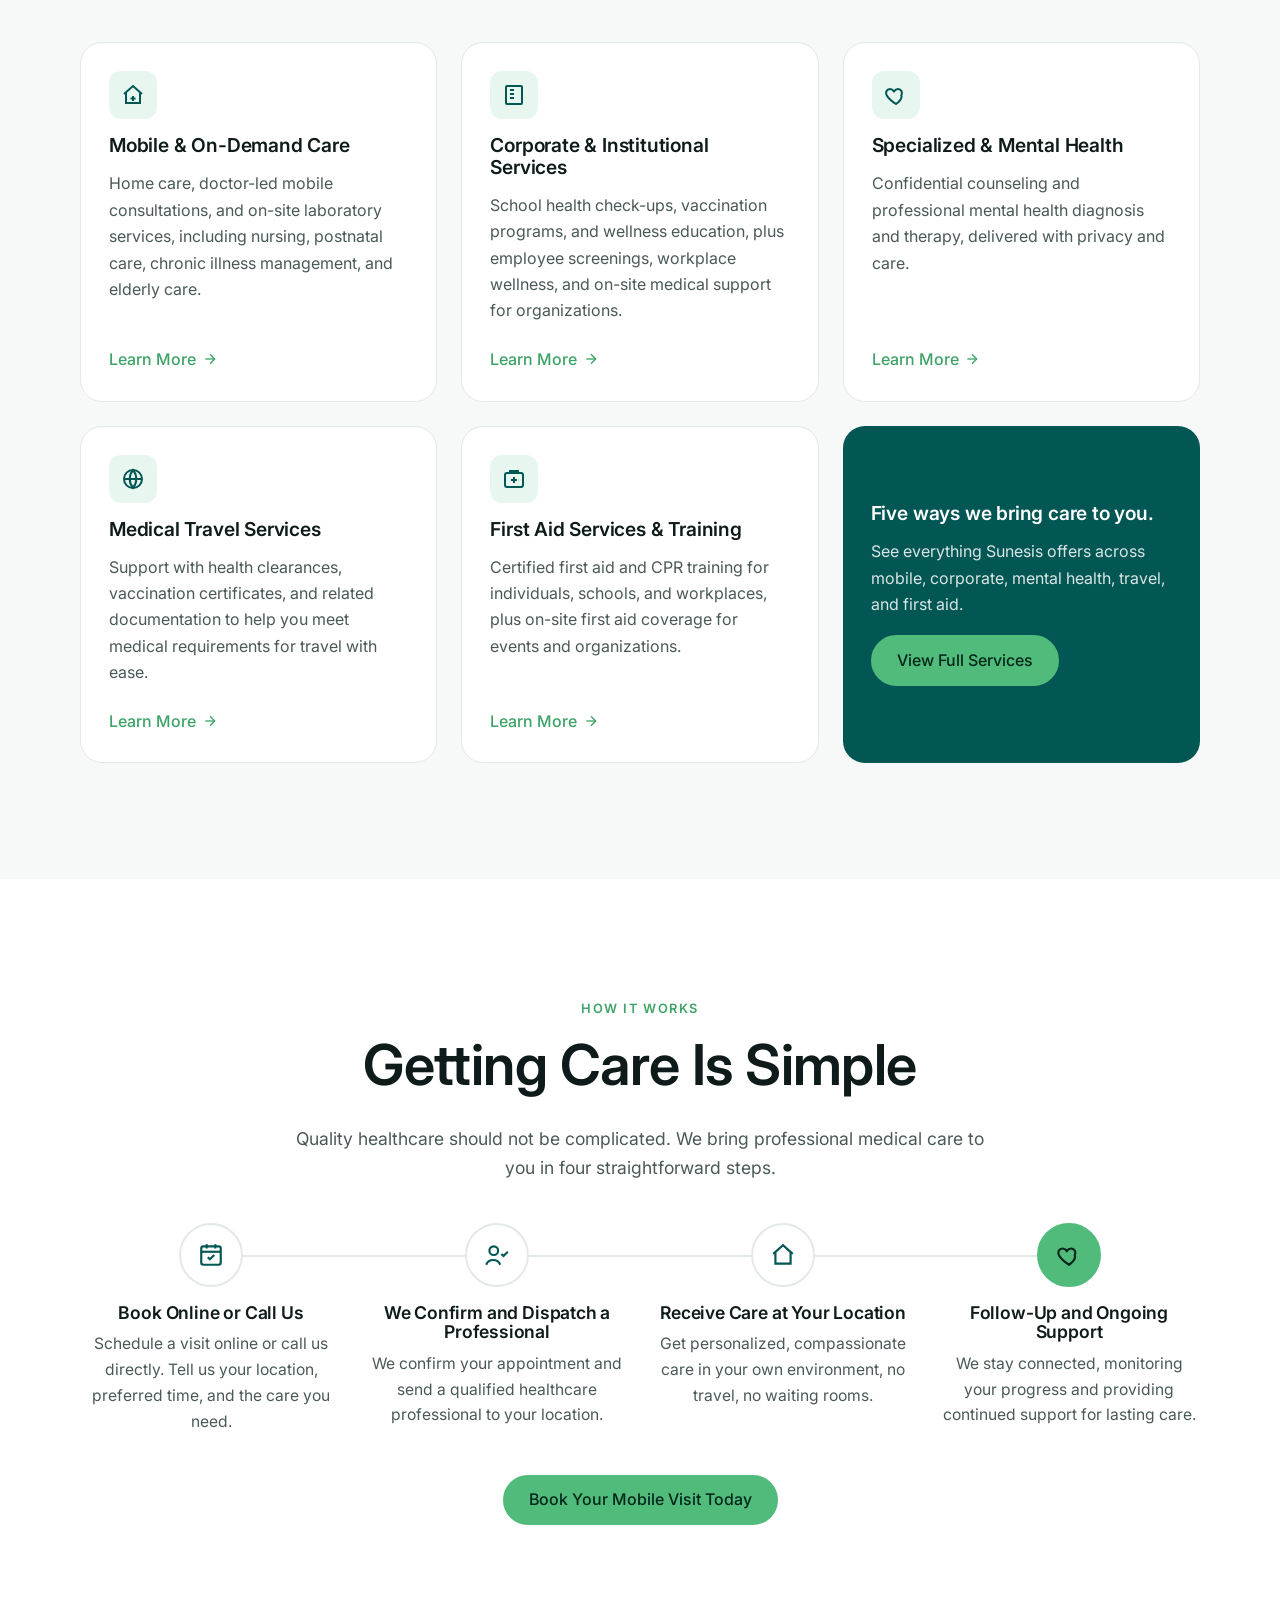
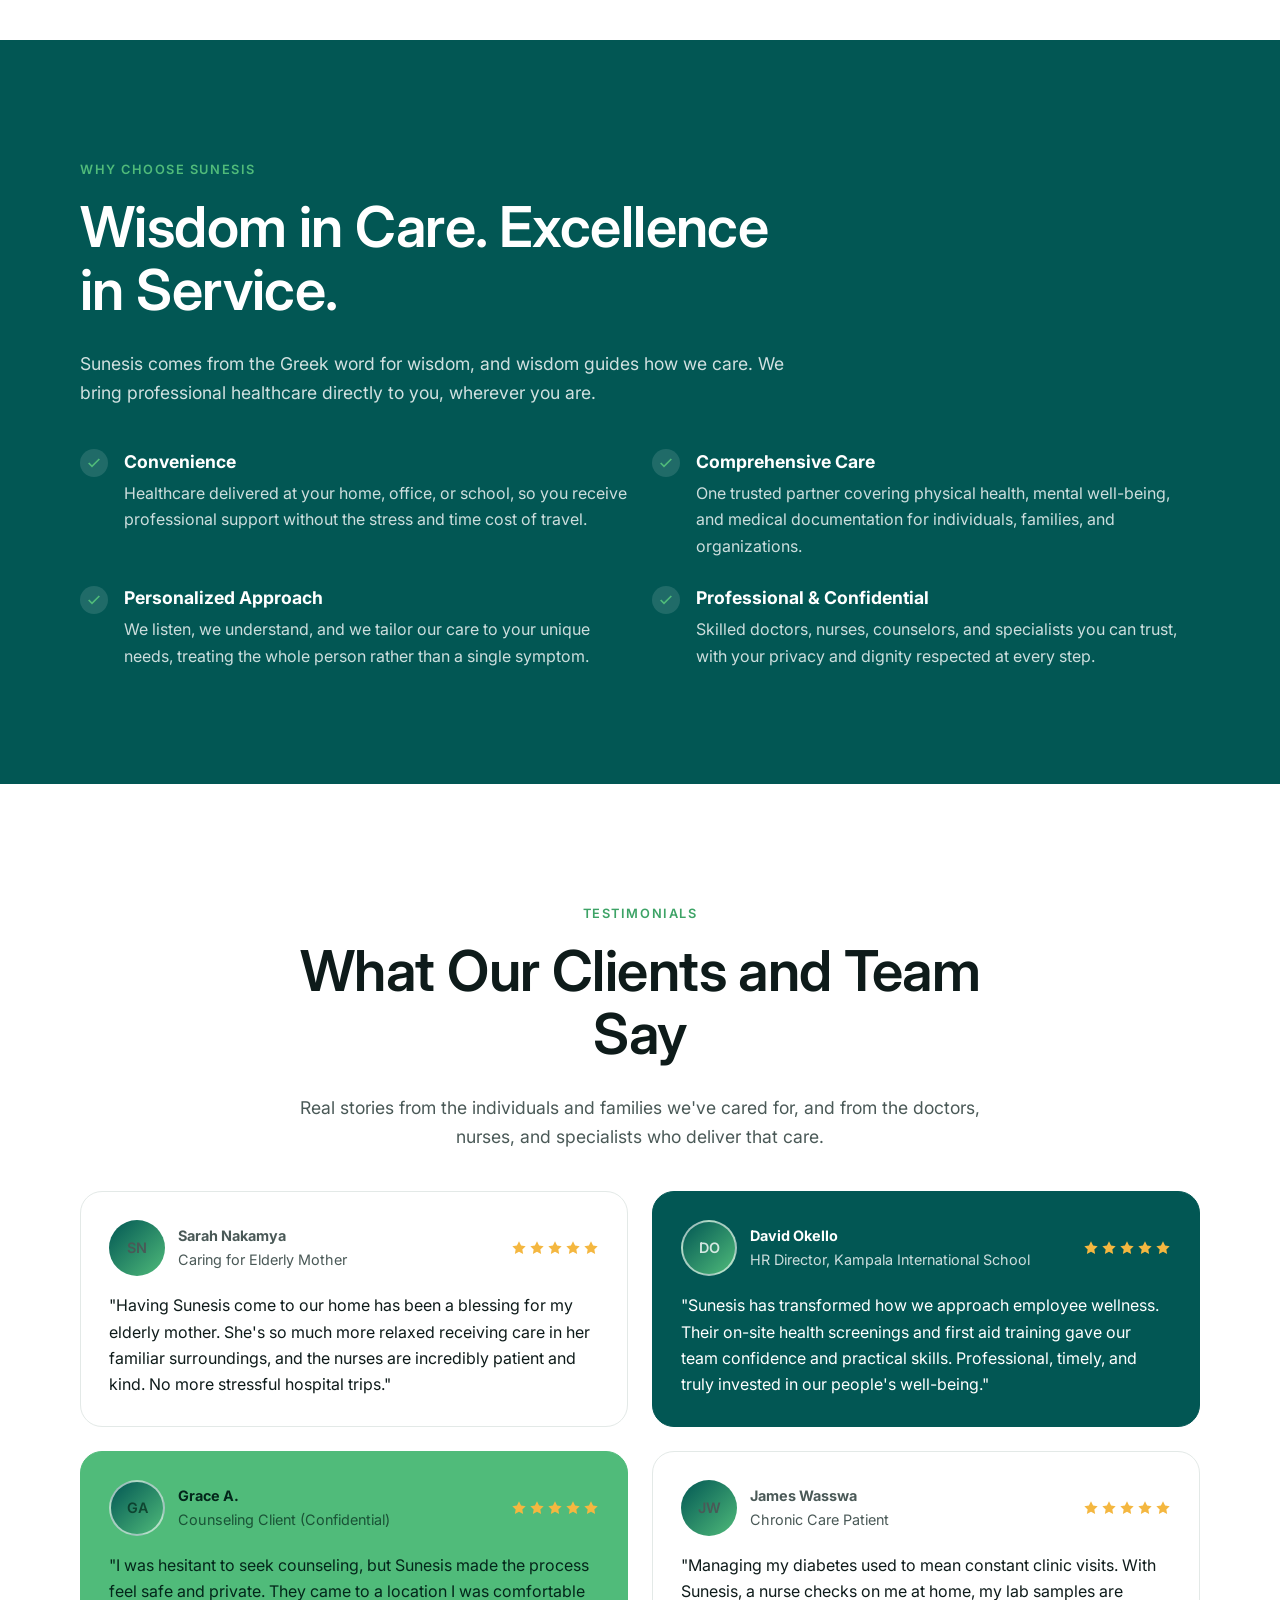
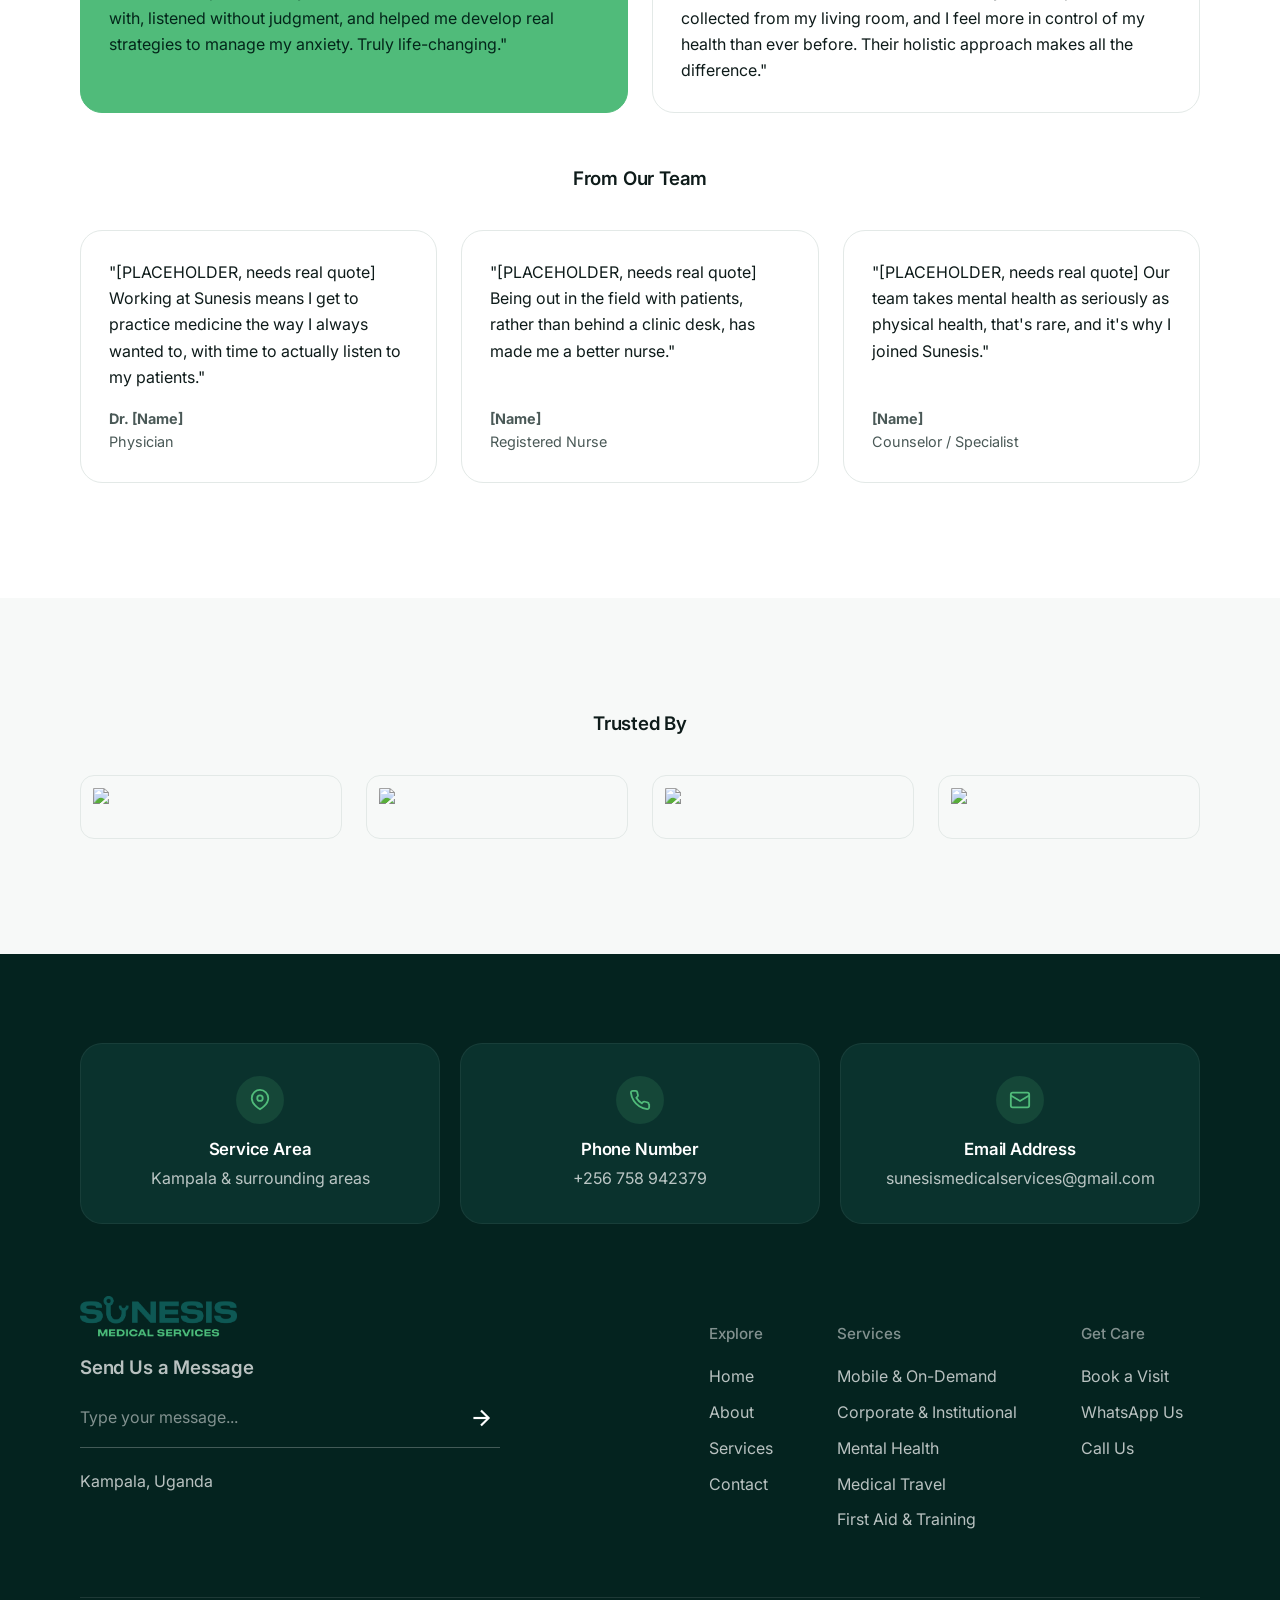
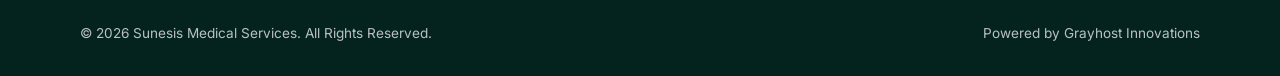
==== commit 1ef41010: "feat: testimonials accent cards + star ratings; graceful monogram/placeholder fallbacks for pending " ====
--- a/index.html
+++ b/index.html
@@ -271,35 +271,47 @@
       <p class="lead">Real stories from the individuals and families we've cared for, and from the doctors, nurses, and specialists who deliver that care.</p>
     </div>
 
-    <!-- NEEDS CLIENT VERIFICATION: confirm these are real, attributed client quotes before publishing -->
+    <!-- NEEDS CLIENT VERIFICATION: confirm these are real, attributed client quotes (and star ratings) before publishing -->
     <div class="grid grid--2">
       <article class="tcard">
+        <div class="tcard__head">
+          <div class="tcard__who">
+            <img class="avatar" data-initials="SN" src="/assets/images/testimonials/sarah-nakamya.jpg" alt="Portrait of client Sarah Nakamya">
+            <span><strong>Sarah Nakamya</strong><span>Caring for Elderly Mother</span></span>
+          </div>
+          <span class="stars" aria-label="Rated 5 out of 5"><svg viewBox="0 0 24 24" fill="currentColor"><path d="M12 2l3.1 6.3 6.9 1-5 4.9 1.2 6.8L12 17.8 5.8 21l1.2-6.8-5-4.9 6.9-1z"/></svg><svg viewBox="0 0 24 24" fill="currentColor"><path d="M12 2l3.1 6.3 6.9 1-5 4.9 1.2 6.8L12 17.8 5.8 21l1.2-6.8-5-4.9 6.9-1z"/></svg><svg viewBox="0 0 24 24" fill="currentColor"><path d="M12 2l3.1 6.3 6.9 1-5 4.9 1.2 6.8L12 17.8 5.8 21l1.2-6.8-5-4.9 6.9-1z"/></svg><svg viewBox="0 0 24 24" fill="currentColor"><path d="M12 2l3.1 6.3 6.9 1-5 4.9 1.2 6.8L12 17.8 5.8 21l1.2-6.8-5-4.9 6.9-1z"/></svg><svg viewBox="0 0 24 24" fill="currentColor"><path d="M12 2l3.1 6.3 6.9 1-5 4.9 1.2 6.8L12 17.8 5.8 21l1.2-6.8-5-4.9 6.9-1z"/></svg></span>
+        </div>
         <p class="tcard__quote">"Having Sunesis come to our home has been a blessing for my elderly mother. She's so much more relaxed receiving care in her familiar surroundings, and the nurses are incredibly patient and kind. No more stressful hospital trips."</p>
-        <div class="tcard__who">
-          <img class="avatar" src="/assets/images/testimonials/sarah-nakamya.jpg" alt="Portrait of client Sarah Nakamya">
-          <span><strong>Sarah Nakamya</strong><span>Caring for Elderly Mother</span></span>
-        </div>
+      </article>
+      <article class="tcard tcard--teal">
+        <div class="tcard__head">
+          <div class="tcard__who">
+            <img class="avatar" data-initials="DO" src="/assets/images/testimonials/david-okello.jpg" alt="Portrait of client David Okello">
+            <span><strong>David Okello</strong><span>HR Director, Kampala International School</span></span>
+          </div>
+          <span class="stars" aria-label="Rated 5 out of 5"><svg viewBox="0 0 24 24" fill="currentColor"><path d="M12 2l3.1 6.3 6.9 1-5 4.9 1.2 6.8L12 17.8 5.8 21l1.2-6.8-5-4.9 6.9-1z"/></svg><svg viewBox="0 0 24 24" fill="currentColor"><path d="M12 2l3.1 6.3 6.9 1-5 4.9 1.2 6.8L12 17.8 5.8 21l1.2-6.8-5-4.9 6.9-1z"/></svg><svg viewBox="0 0 24 24" fill="currentColor"><path d="M12 2l3.1 6.3 6.9 1-5 4.9 1.2 6.8L12 17.8 5.8 21l1.2-6.8-5-4.9 6.9-1z"/></svg><svg viewBox="0 0 24 24" fill="currentColor"><path d="M12 2l3.1 6.3 6.9 1-5 4.9 1.2 6.8L12 17.8 5.8 21l1.2-6.8-5-4.9 6.9-1z"/></svg><svg viewBox="0 0 24 24" fill="currentColor"><path d="M12 2l3.1 6.3 6.9 1-5 4.9 1.2 6.8L12 17.8 5.8 21l1.2-6.8-5-4.9 6.9-1z"/></svg></span>
+        </div>
+        <p class="tcard__quote">"Sunesis has transformed how we approach employee wellness. Their on-site health screenings and first aid training gave our team confidence and practical skills. Professional, timely, and truly invested in our people's well-being."</p>
+      </article>
+      <article class="tcard tcard--green">
+        <div class="tcard__head">
+          <div class="tcard__who">
+            <img class="avatar" data-initials="GA" src="/assets/images/testimonials/grace-a.jpg" alt="Portrait of counseling client Grace A.">
+            <span><strong>Grace A.</strong><span>Counseling Client (Confidential)</span></span>
+          </div>
+          <span class="stars" aria-label="Rated 5 out of 5"><svg viewBox="0 0 24 24" fill="currentColor"><path d="M12 2l3.1 6.3 6.9 1-5 4.9 1.2 6.8L12 17.8 5.8 21l1.2-6.8-5-4.9 6.9-1z"/></svg><svg viewBox="0 0 24 24" fill="currentColor"><path d="M12 2l3.1 6.3 6.9 1-5 4.9 1.2 6.8L12 17.8 5.8 21l1.2-6.8-5-4.9 6.9-1z"/></svg><svg viewBox="0 0 24 24" fill="currentColor"><path d="M12 2l3.1 6.3 6.9 1-5 4.9 1.2 6.8L12 17.8 5.8 21l1.2-6.8-5-4.9 6.9-1z"/></svg><svg viewBox="0 0 24 24" fill="currentColor"><path d="M12 2l3.1 6.3 6.9 1-5 4.9 1.2 6.8L12 17.8 5.8 21l1.2-6.8-5-4.9 6.9-1z"/></svg><svg viewBox="0 0 24 24" fill="currentColor"><path d="M12 2l3.1 6.3 6.9 1-5 4.9 1.2 6.8L12 17.8 5.8 21l1.2-6.8-5-4.9 6.9-1z"/></svg></span>
+        </div>
+        <p class="tcard__quote">"I was hesitant to seek counseling, but Sunesis made the process feel safe and private. They came to a location I was comfortable with, listened without judgment, and helped me develop real strategies to manage my anxiety. Truly life-changing."</p>
       </article>
       <article class="tcard">
-        <p class="tcard__quote">"Sunesis has transformed how we approach employee wellness. Their on-site health screenings and first aid training gave our team confidence and practical skills. Professional, timely, and truly invested in our people's well-being."</p>
-        <div class="tcard__who">
-          <img class="avatar" src="/assets/images/testimonials/david-okello.jpg" alt="Portrait of client David Okello">
-          <span><strong>David Okello</strong><span>HR Director, Kampala International School</span></span>
-        </div>
-      </article>
-      <article class="tcard">
-        <p class="tcard__quote">"I was hesitant to seek counseling, but Sunesis made the process feel safe and private. They came to a location I was comfortable with, listened without judgment, and helped me develop real strategies to manage my anxiety. Truly life-changing."</p>
-        <div class="tcard__who">
-          <img class="avatar" src="/assets/images/testimonials/grace-a.jpg" alt="Portrait of counseling client Grace A.">
-          <span><strong>Grace A.</strong><span>Counseling Client (Confidential)</span></span>
-        </div>
-      </article>
-      <article class="tcard">
+        <div class="tcard__head">
+          <div class="tcard__who">
+            <img class="avatar" data-initials="JW" src="/assets/images/testimonials/james-wasswa.jpg" alt="Portrait of chronic care patient James Wasswa">
+            <span><strong>James Wasswa</strong><span>Chronic Care Patient</span></span>
+          </div>
+          <span class="stars" aria-label="Rated 5 out of 5"><svg viewBox="0 0 24 24" fill="currentColor"><path d="M12 2l3.1 6.3 6.9 1-5 4.9 1.2 6.8L12 17.8 5.8 21l1.2-6.8-5-4.9 6.9-1z"/></svg><svg viewBox="0 0 24 24" fill="currentColor"><path d="M12 2l3.1 6.3 6.9 1-5 4.9 1.2 6.8L12 17.8 5.8 21l1.2-6.8-5-4.9 6.9-1z"/></svg><svg viewBox="0 0 24 24" fill="currentColor"><path d="M12 2l3.1 6.3 6.9 1-5 4.9 1.2 6.8L12 17.8 5.8 21l1.2-6.8-5-4.9 6.9-1z"/></svg><svg viewBox="0 0 24 24" fill="currentColor"><path d="M12 2l3.1 6.3 6.9 1-5 4.9 1.2 6.8L12 17.8 5.8 21l1.2-6.8-5-4.9 6.9-1z"/></svg><svg viewBox="0 0 24 24" fill="currentColor"><path d="M12 2l3.1 6.3 6.9 1-5 4.9 1.2 6.8L12 17.8 5.8 21l1.2-6.8-5-4.9 6.9-1z"/></svg></span>
+        </div>
         <p class="tcard__quote">"Managing my diabetes used to mean constant clinic visits. With Sunesis, a nurse checks on me at home, my lab samples are collected from my living room, and I feel more in control of my health than ever before. Their holistic approach makes all the difference."</p>
-        <div class="tcard__who">
-          <img class="avatar" src="/assets/images/testimonials/james-wasswa.jpg" alt="Portrait of chronic care patient James Wasswa">
-          <span><strong>James Wasswa</strong><span>Chronic Care Patient</span></span>
-        </div>
       </article>
     </div>
 
--- a/assets/css/sunesis.css
+++ b/assets/css/sunesis.css
@@ -304,5 +304,24 @@
 .btn--white { background: #fff; color: var(--teal); border-color: #fff; }
 .btn--white:hover { background: var(--green); color: #03261a; border-color: var(--green); }
 
+/* ---- Testimonial accents + stars ---- */
+.tcard--teal { background: var(--teal); border-color: var(--teal); color: #fff; }
+.tcard--green { background: var(--green); border-color: var(--green); color: #03261a; }
+.tcard--teal .tcard__quote, .tcard--teal .tcard__who strong { color: #fff; }
+.tcard--teal .tcard__who span { color: rgba(255,255,255,.8); }
+.tcard--green .tcard__quote, .tcard--green .tcard__who strong { color: #03261a; }
+.tcard--green .tcard__who span { color: rgba(3,38,26,.7); }
+.tcard__head { display: flex; align-items: center; justify-content: space-between; gap: 1rem; }
+.stars { display: inline-flex; gap: 2px; color: #f4b740; }
+.stars svg { width: 16px; height: 16px; }
+.rating { font-size: .82rem; font-weight: 600; opacity: .85; }
+
+/* ---- Graceful fallbacks for client-supplied image slots ---- */
+.avatar--mono { display: grid; place-items: center; color: #fff; font-weight: 600; font-size: 1rem;
+  background: linear-gradient(135deg, var(--teal), var(--green)); }
+.tcard--teal .avatar--mono, .tcard--green .avatar--mono { border: 2px solid rgba(255,255,255,.6); }
+.img-missing { color: transparent; font-size: 0; }
+.partner-logo.img-missing { background: var(--surface); }
+
 /* ---- Map ---- */
 .map-embed { width: 100%; height: 440px; border: 0; border-radius: var(--radius); }
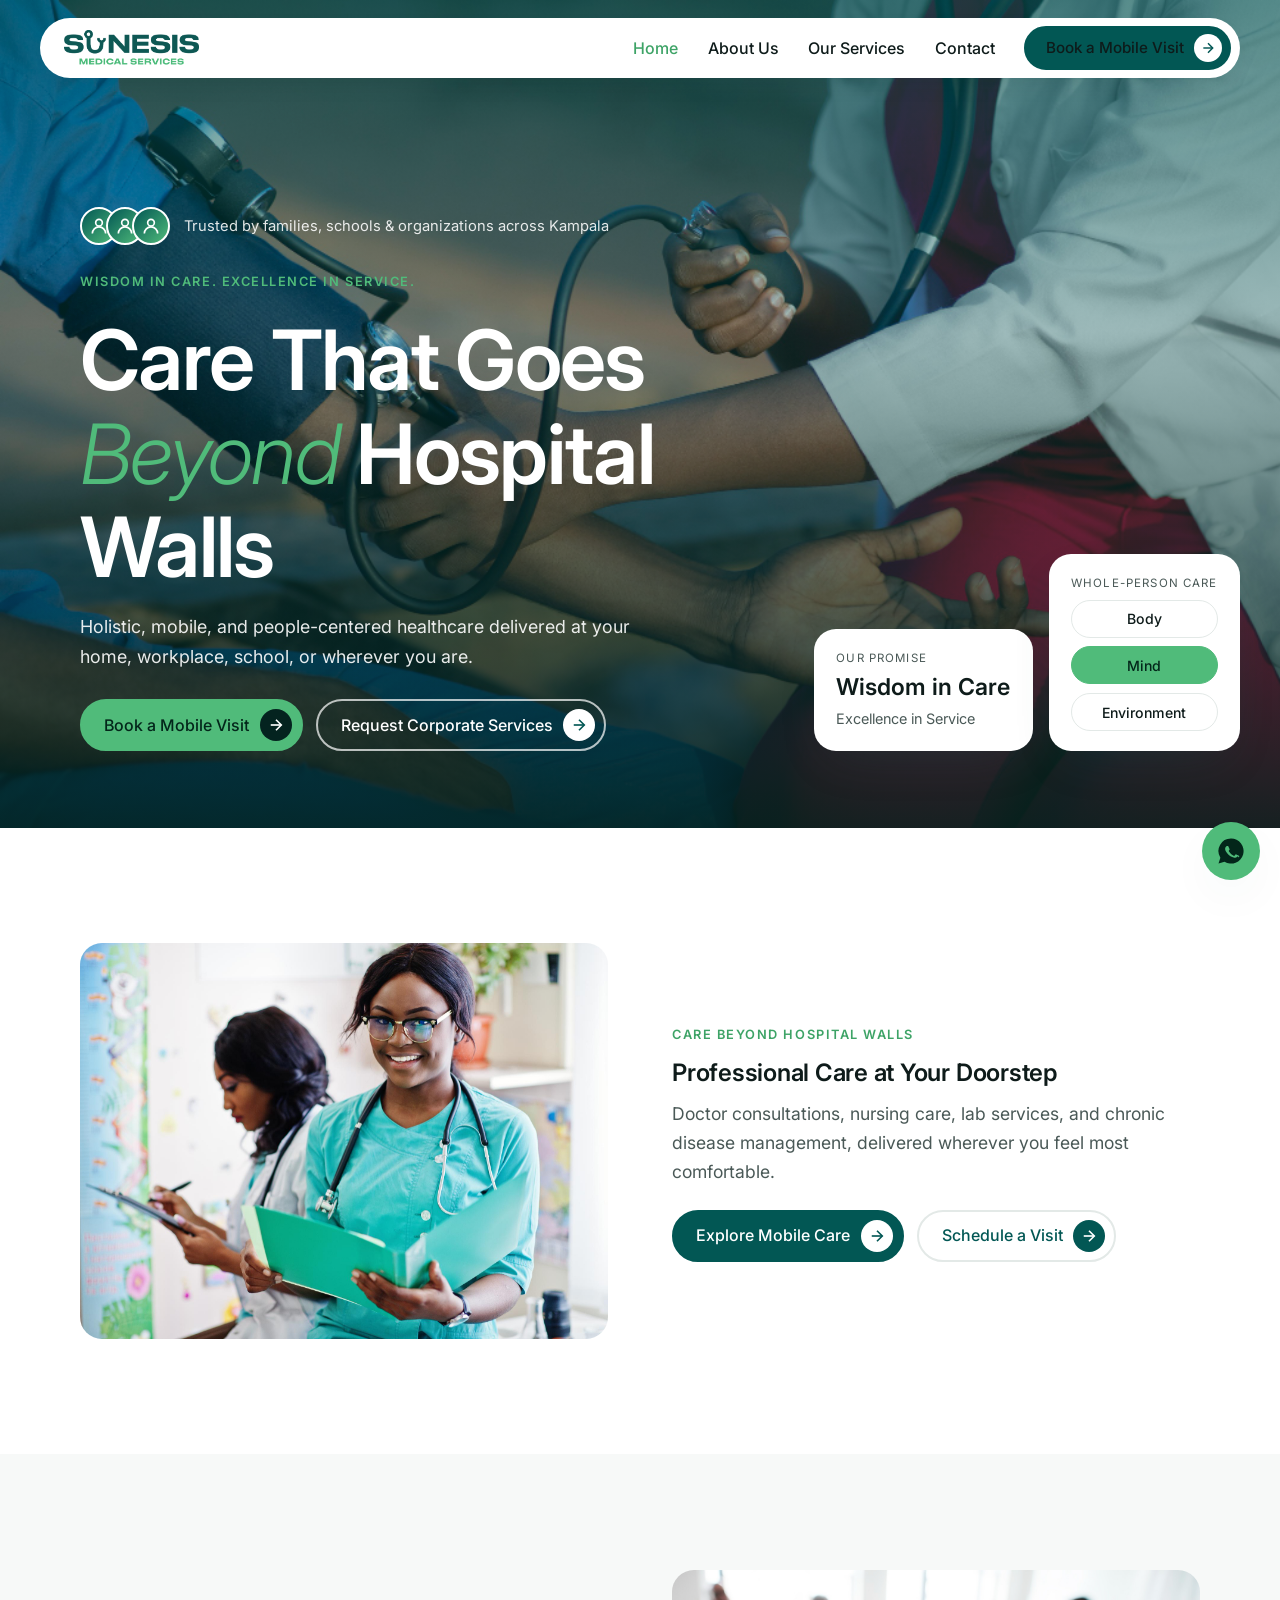
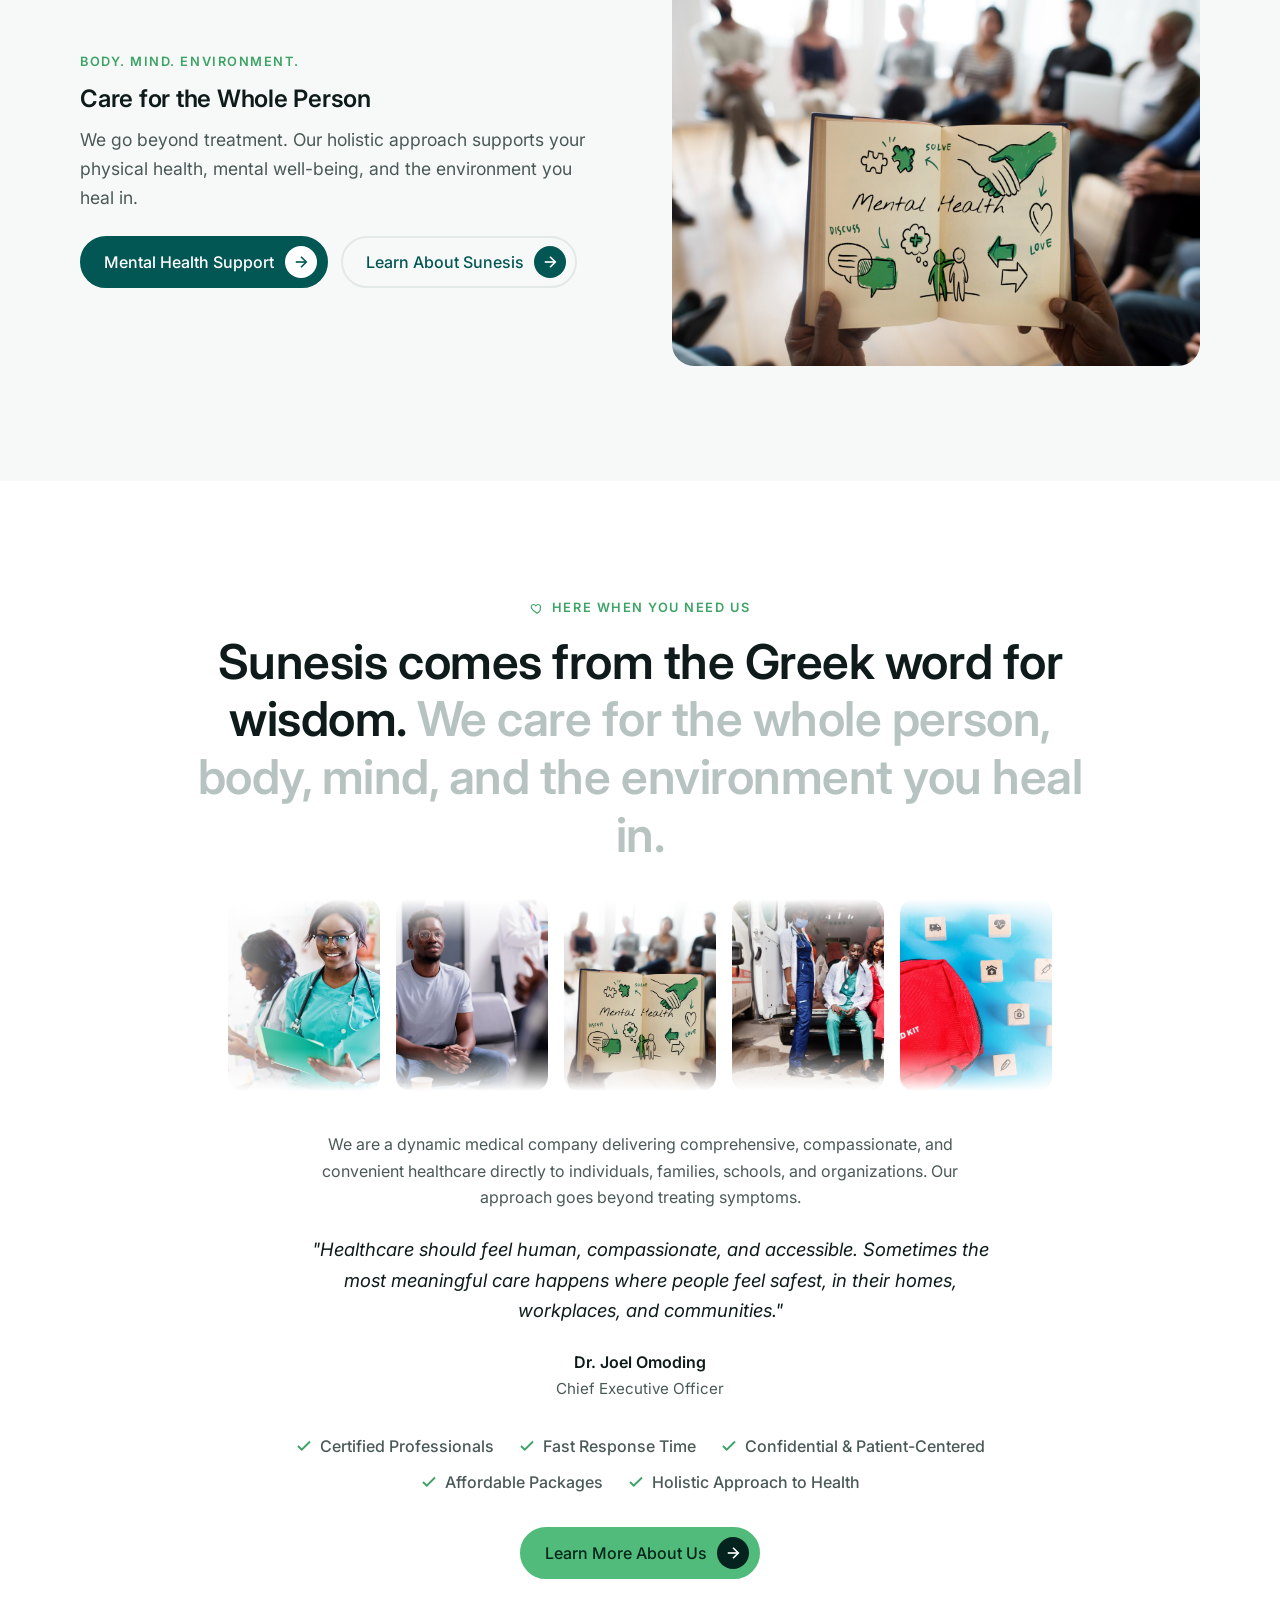
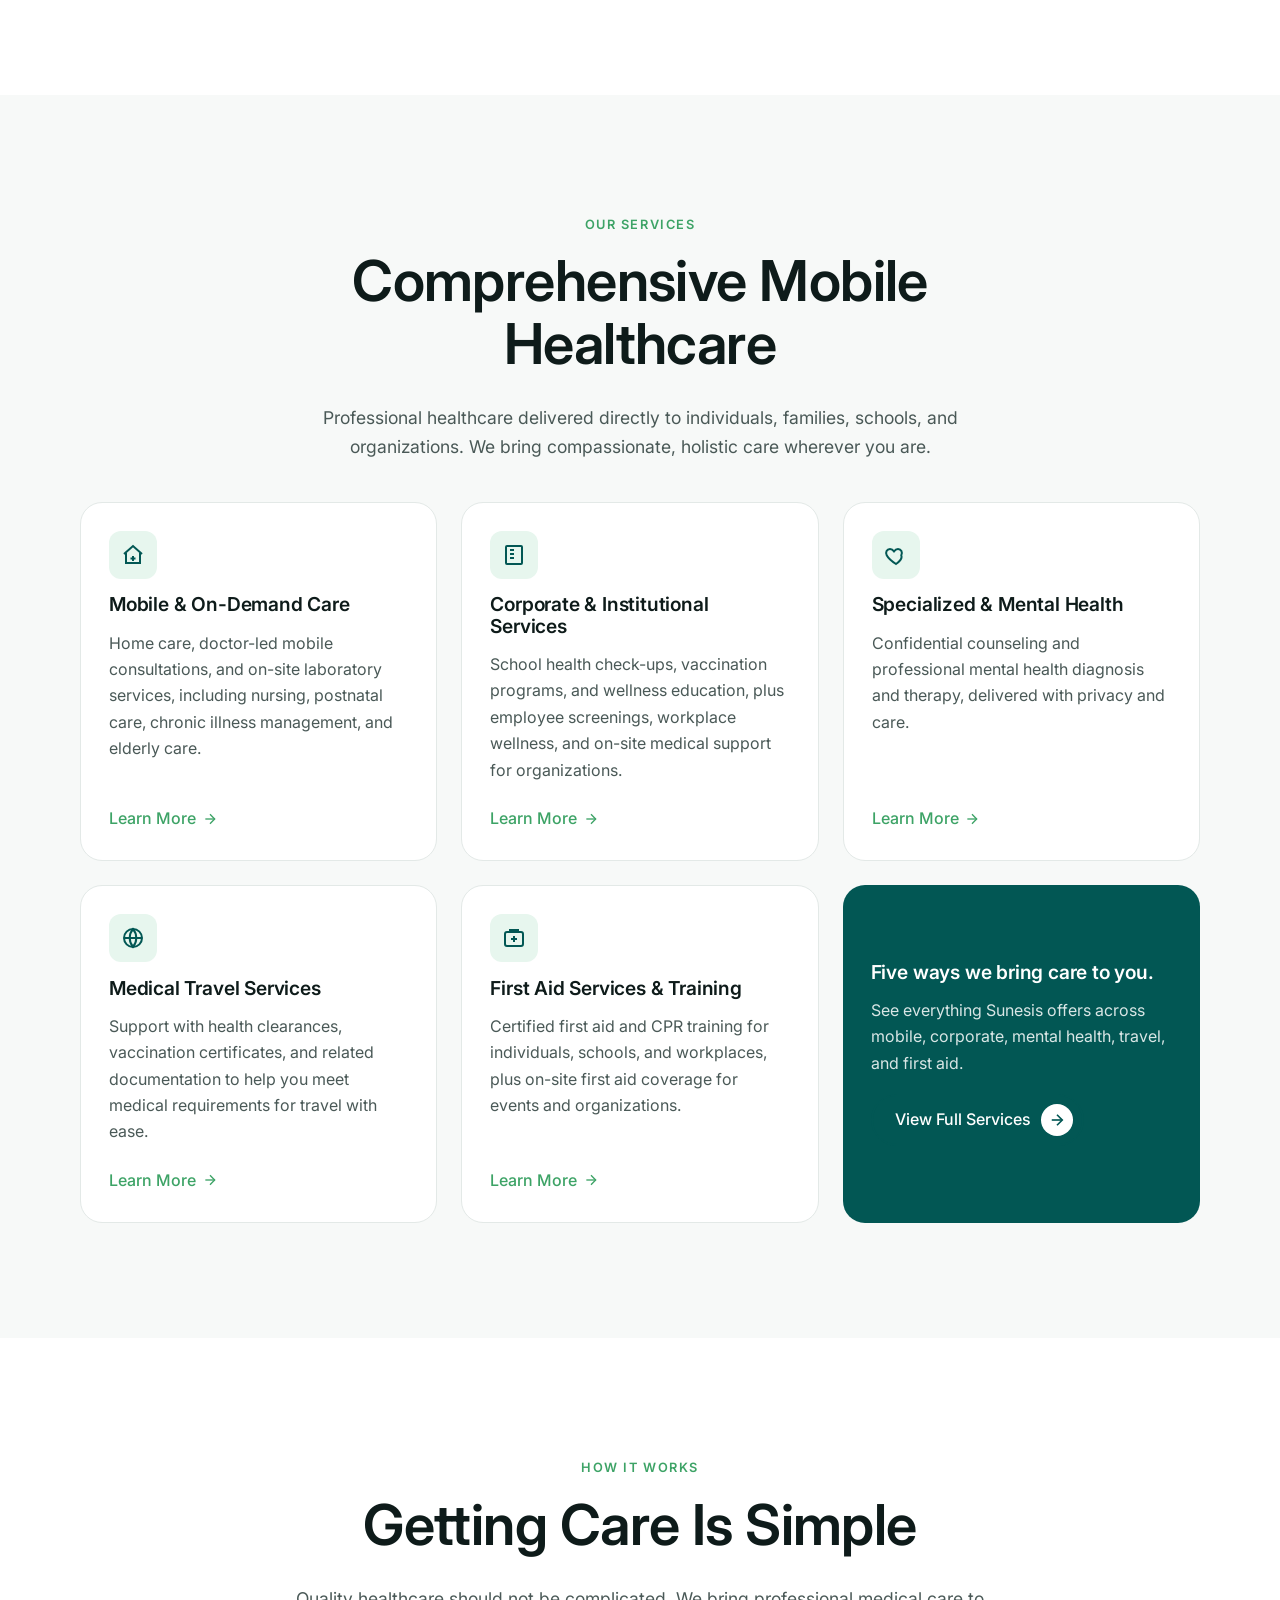
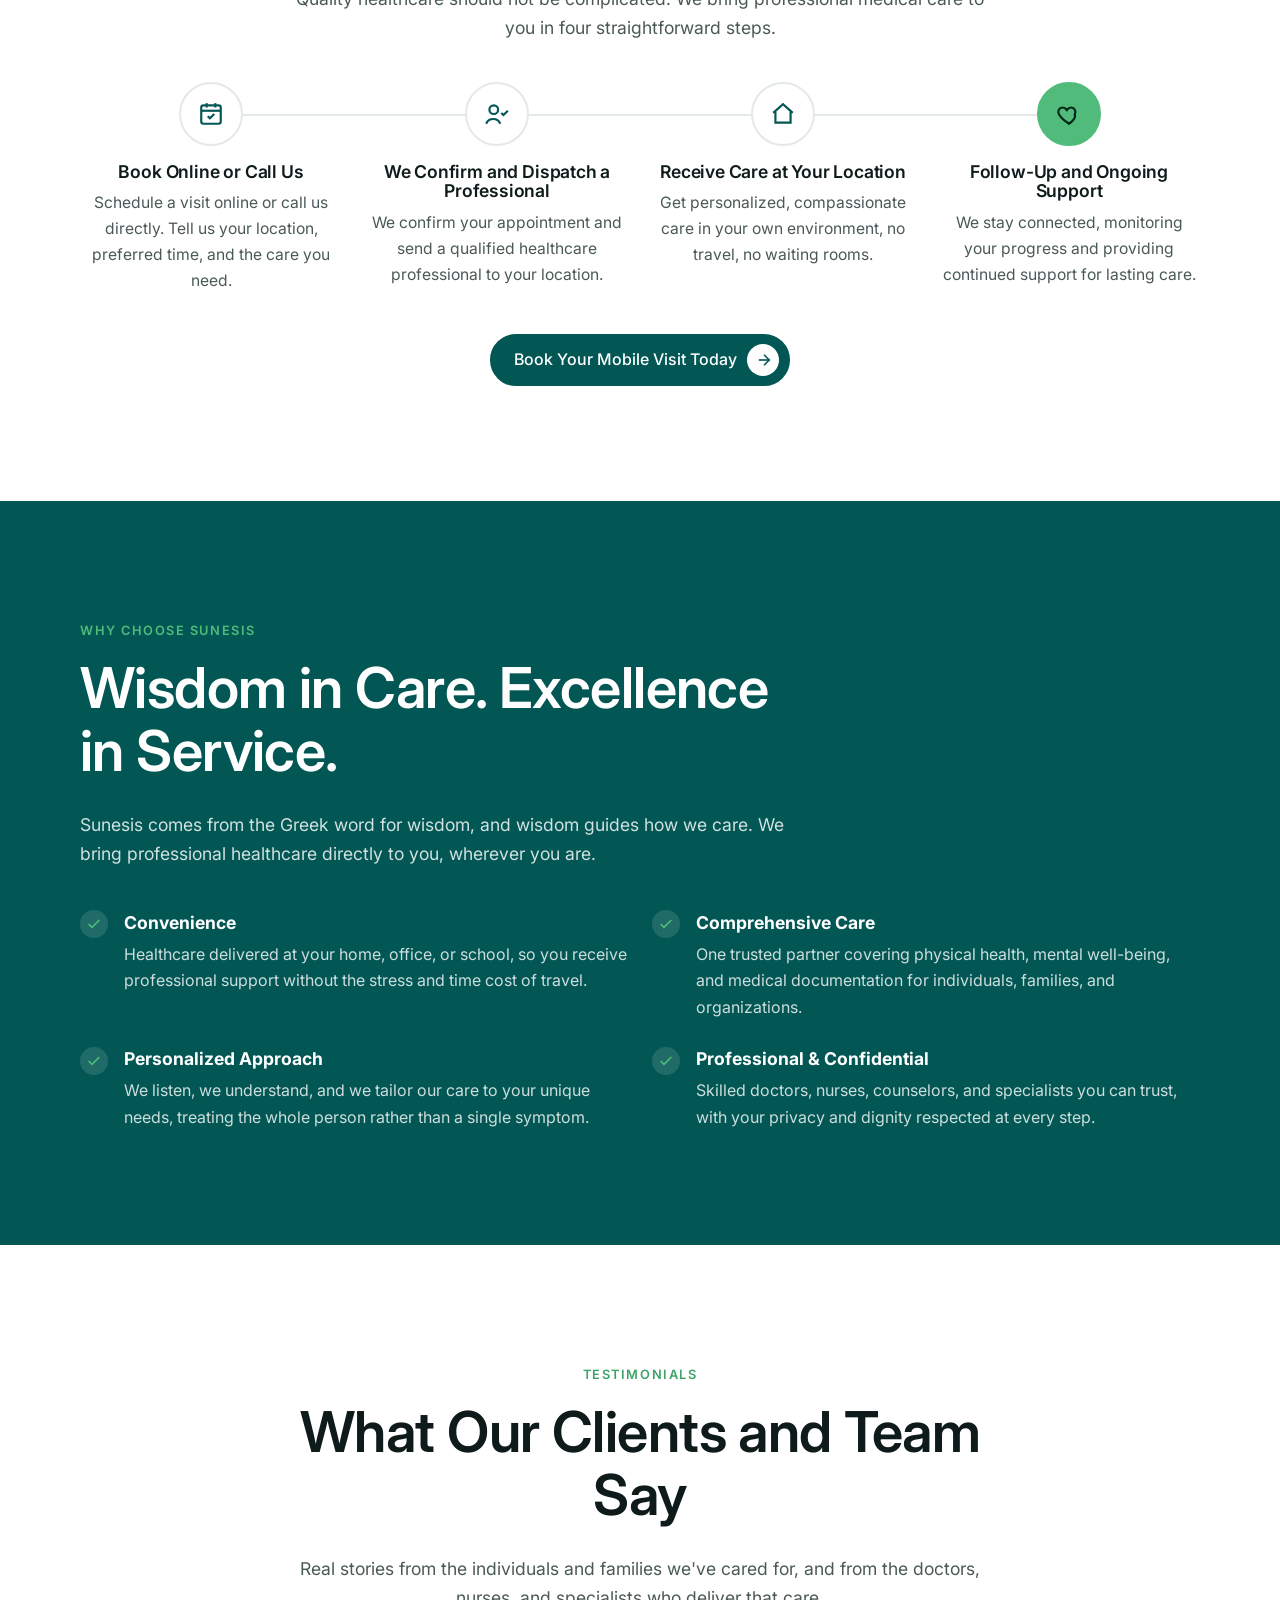
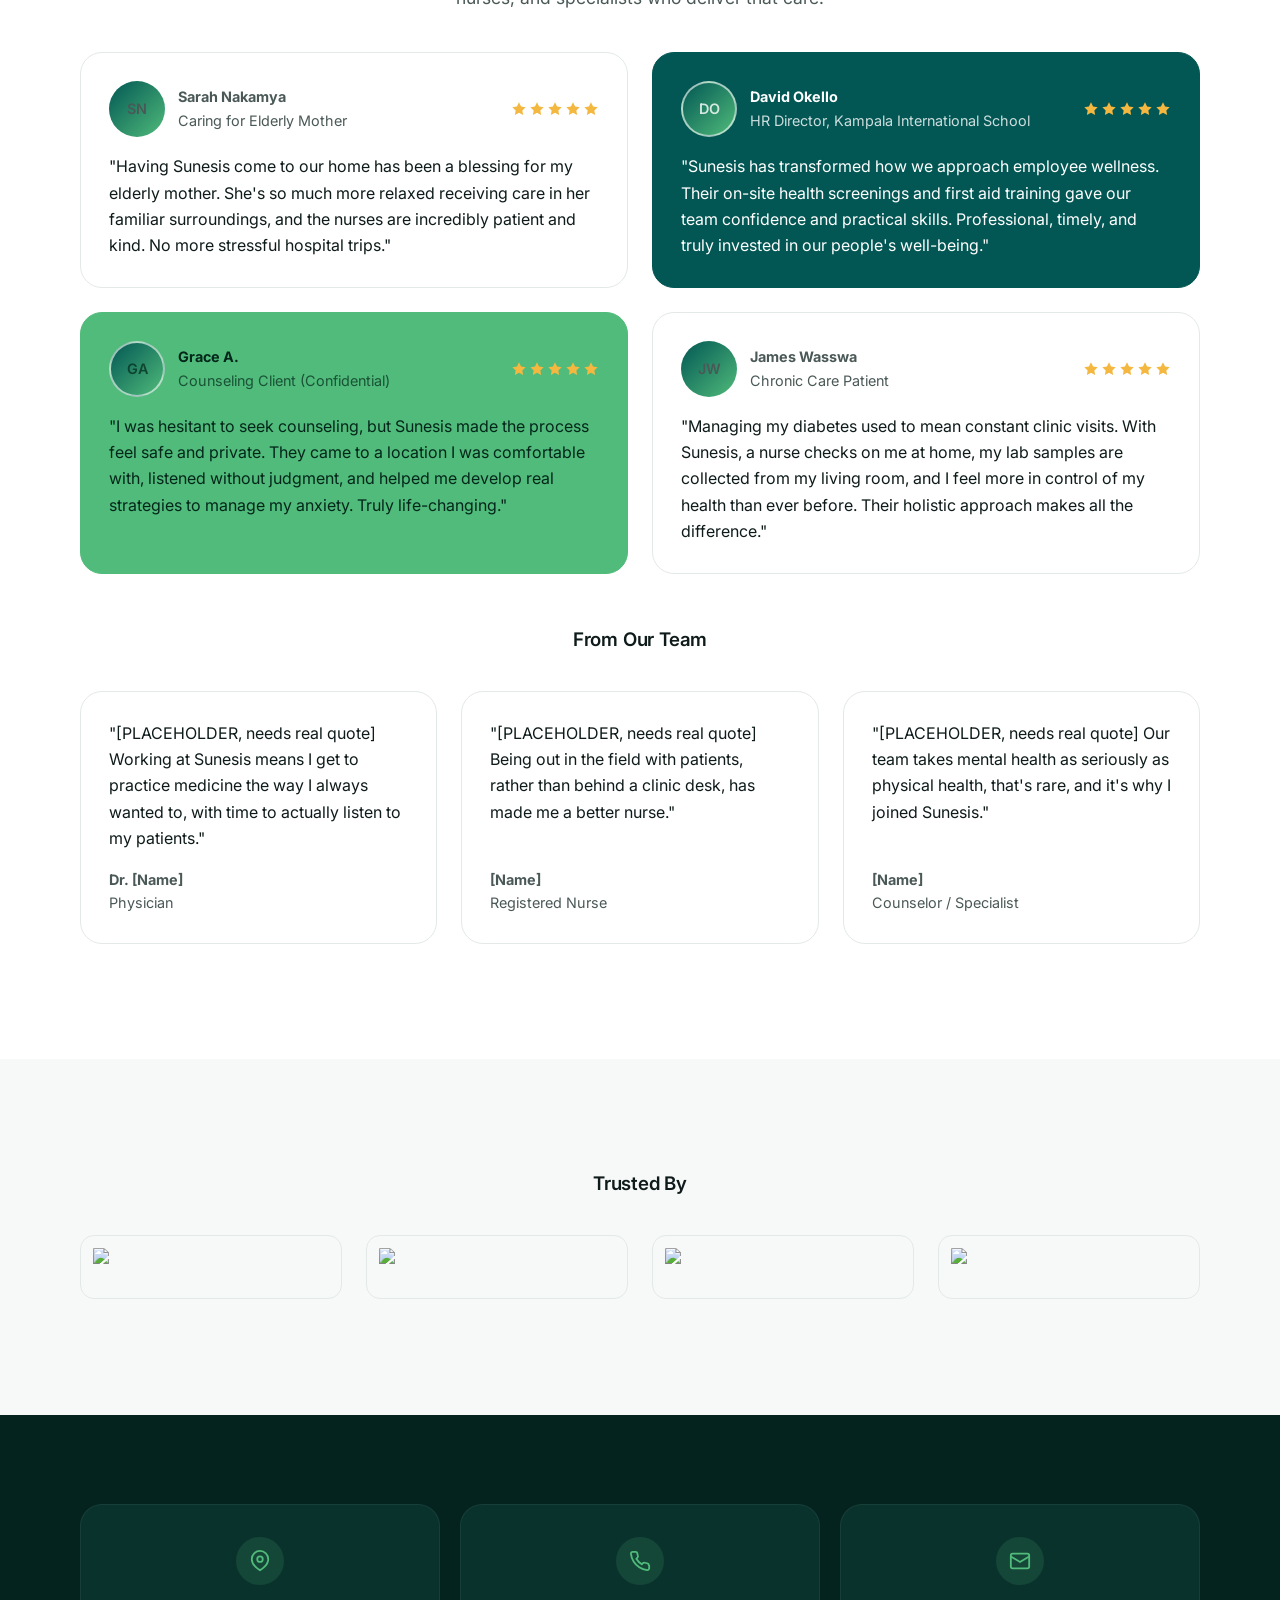
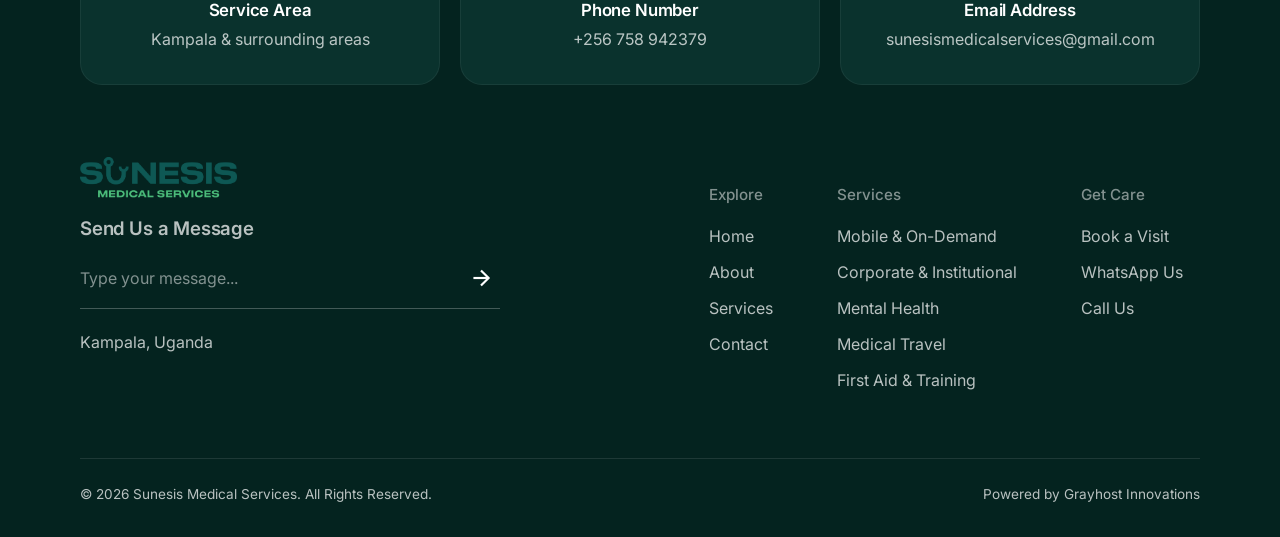
==== commit cf7035d1: "feat: literal-to-spec pass — pill+arrow-bubble buttons site-wide, teal-tint hero with mixed-weight h" ====
--- a/index.html
+++ b/index.html
@@ -60,7 +60,7 @@
         <small>Trusted by families, schools &amp; organizations across Kampala</small>
       </div>
       <span class="eyebrow" style="color:var(--green)">Wisdom in Care. Excellence in Service.</span>
-      <h1>Care That Goes Beyond Hospital Walls</h1>
+      <h1>Care That Goes <em>Beyond</em> Hospital Walls</h1>
       <p>Holistic, mobile, and people-centered healthcare delivered at your home, workplace, school, or wherever you are.</p>
       <div class="btn-row">
         <a class="btn btn--primary" href="/appointment">Book a Mobile Visit <svg viewBox="0 0 24 24" fill="none" stroke="currentColor" stroke-width="2"><line x1="5" y1="12" x2="19" y2="12"/><polyline points="12 5 19 12 12 19"/></svg></a>
@@ -121,30 +121,30 @@
   </div>
 </section>
 
-<!-- ===== About Sunesis (single homepage version) ===== -->
-<section class="section">
-  <div class="container">
-    <div class="split">
-      <div>
-        <span class="eyebrow">About Sunesis</span>
-        <h2>Wisdom in Care. Excellence in Service.</h2>
-        <p>Sunesis comes from the Greek word for wisdom, the critical faculty of understanding and comprehension, and that is the heart of how we approach healthcare. We are a dynamic medical company delivering comprehensive, compassionate, and convenient healthcare directly to individuals, families, schools, and organizations. Our approach goes beyond treating symptoms, we care for the whole person: body, mind, and environment.</p>
-        <blockquote>"Healthcare should feel human, compassionate, and accessible. Sometimes the most meaningful care happens where people feel safest, in their homes, workplaces, and communities."</blockquote>
-        <p class="signature">Dr. Joel Omoding<span>Chief Executive Officer</span></p>
-        <div class="btn-row">
-          <a class="btn btn--primary" href="/about-us">Learn More About Us</a>
-        </div>
-      </div>
-      <div class="glance">
-        <h5>At a Glance</h5>
-        <ul>
-          <li><svg viewBox="0 0 24 24" fill="none" stroke="currentColor" stroke-width="2.5"><polyline points="20 6 9 17 4 12"/></svg> Certified Professionals</li>
-          <li><svg viewBox="0 0 24 24" fill="none" stroke="currentColor" stroke-width="2.5"><polyline points="20 6 9 17 4 12"/></svg> Fast Response Time</li>
-          <li><svg viewBox="0 0 24 24" fill="none" stroke="currentColor" stroke-width="2.5"><polyline points="20 6 9 17 4 12"/></svg> Confidential &amp; Patient-Centered</li>
-          <li><svg viewBox="0 0 24 24" fill="none" stroke="currentColor" stroke-width="2.5"><polyline points="20 6 9 17 4 12"/></svg> Affordable Packages</li>
-          <li><svg viewBox="0 0 24 24" fill="none" stroke="currentColor" stroke-width="2.5"><polyline points="20 6 9 17 4 12"/></svg> Holistic Approach to Health</li>
-        </ul>
-      </div>
+<!-- ===== About Sunesis (single homepage version, collage treatment) ===== -->
+<section class="section about-collage">
+  <div class="container">
+    <span class="eyebrow eyebrow--icon"><svg viewBox="0 0 24 24" fill="none" stroke="currentColor" stroke-width="2"><path d="M12 21s-7-4.4-9.3-8.7C1.2 9.4 2.8 6 6 6c2 0 3.2 1.2 4 2.3C10.8 7.2 12 6 14 6c3.2 0 4.8 3.4 3.3 6.3C19 16.6 12 21 12 21z"/></svg> Here When You Need Us</span>
+    <h2 class="fade-head">Sunesis comes from the Greek word for wisdom. <span class="muted">We care for the whole person, body, mind, and the environment you heal in.</span></h2>
+    <div class="collage-row">
+      <img src="/assets/images/nurse-and-doctor.jpg" alt="Sunesis nurse and doctor on a home visit">
+      <img src="/assets/images/counselling.jpg" alt="A supportive counseling session">
+      <img src="/assets/images/mental-health.jpg" alt="Calm mental health support">
+      <img src="/assets/images/in-the-ambulance.jpg" alt="Sunesis mobile response in the ambulance">
+      <img src="/assets/images/first-aid-service.jpg" alt="On-site first aid and screening">
+    </div>
+    <p class="about-collage__body">We are a dynamic medical company delivering comprehensive, compassionate, and convenient healthcare directly to individuals, families, schools, and organizations. Our approach goes beyond treating symptoms.</p>
+    <blockquote>"Healthcare should feel human, compassionate, and accessible. Sometimes the most meaningful care happens where people feel safest, in their homes, workplaces, and communities."</blockquote>
+    <p class="signature signature--center">Dr. Joel Omoding<span>Chief Executive Officer</span></p>
+    <ul class="glance-inline">
+      <li><svg viewBox="0 0 24 24" fill="none" stroke="currentColor" stroke-width="2.5"><polyline points="20 6 9 17 4 12"/></svg> Certified Professionals</li>
+      <li><svg viewBox="0 0 24 24" fill="none" stroke="currentColor" stroke-width="2.5"><polyline points="20 6 9 17 4 12"/></svg> Fast Response Time</li>
+      <li><svg viewBox="0 0 24 24" fill="none" stroke="currentColor" stroke-width="2.5"><polyline points="20 6 9 17 4 12"/></svg> Confidential &amp; Patient-Centered</li>
+      <li><svg viewBox="0 0 24 24" fill="none" stroke="currentColor" stroke-width="2.5"><polyline points="20 6 9 17 4 12"/></svg> Affordable Packages</li>
+      <li><svg viewBox="0 0 24 24" fill="none" stroke="currentColor" stroke-width="2.5"><polyline points="20 6 9 17 4 12"/></svg> Holistic Approach to Health</li>
+    </ul>
+    <div class="btn-row" style="justify-content:center">
+      <a class="btn btn--accent" href="/about-us">Learn More About Us</a>
     </div>
   </div>
 </section>
--- a/assets/css/sunesis.css
+++ b/assets/css/sunesis.css
@@ -65,18 +65,55 @@
 .section--teal { background: var(--teal); color: var(--white); }
 .section--teal h1, .section--teal h2, .section--teal h3 { color: var(--white); }
 
-/* ---- Buttons ---- */
-.btn { display: inline-flex; align-items: center; gap: .5rem; font-weight: 500;
-  font-size: 1rem; padding: .85rem 1.5rem; border-radius: 999px; border: 2px solid transparent;
-  cursor: pointer; transition: background .2s, color .2s, border-color .2s, transform .2s; line-height: 1.2; }
+/* ---- Buttons: pill + trailing circular arrow bubble (one rule, every CTA) ---- */
+.btn { position: relative; display: inline-flex; align-items: center; gap: .65rem; font-weight: 500;
+  font-size: 1rem; padding: .5rem .55rem .5rem 1.4rem; border-radius: 999px; border: 2px solid transparent;
+  cursor: pointer; line-height: 1.2; transition: background .2s, color .2s, border-color .2s, transform .2s; }
 .btn:active { transform: translateY(1px); }
-.btn--primary { background: var(--green); color: #03261a; border-color: var(--green); }
-.btn--primary:hover { background: var(--green-600); border-color: var(--green-600); color: #fff; }
-.btn--ghost { background: transparent; color: var(--teal); border-color: var(--teal); }
-.btn--ghost:hover { background: var(--teal); color: #fff; }
-.section--teal .btn--ghost, .page-hero .btn--ghost { color: #fff; border-color: rgba(255,255,255,.6); }
-.section--teal .btn--ghost:hover, .page-hero .btn--ghost:hover { background: #fff; color: var(--teal); }
-.btn svg { width: 1.05em; height: 1.05em; }
+.btn > svg { display: none; }                         /* inline arrows superseded by the bubble */
+.btn::after {
+  content: ""; flex: none; width: 2em; height: 2em; border-radius: 50%;
+  background-color: #fff;
+  background-image: url("data:image/svg+xml,%3Csvg xmlns='http://www.w3.org/2000/svg' viewBox='0 0 24 24' fill='none' stroke='%23025754' stroke-width='2.2'%3E%3Cline x1='5' y1='12' x2='19' y2='12'/%3E%3Cpolyline points='12 5 19 12 12 19'/%3E%3C/svg%3E");
+  background-repeat: no-repeat; background-position: center; background-size: 56%;
+  transition: transform .2s; }
+.btn:hover::after { transform: translateX(3px); }
+
+/* primary = solid teal, white text; white bubble + teal arrow */
+.btn--primary { background: var(--teal); color: #fff; border-color: var(--teal); }
+.btn--primary:hover { background: var(--teal-700); border-color: var(--teal-700); }
+
+/* accent = green pill (use on photos / dark); dark bubble + white arrow */
+.btn--accent { background: var(--green); color: #03261a; border-color: var(--green); }
+.btn--accent:hover { background: var(--green-600); color: #fff; }
+.btn--accent::after { background-color: #04231f;
+  background-image: url("data:image/svg+xml,%3Csvg xmlns='http://www.w3.org/2000/svg' viewBox='0 0 24 24' fill='none' stroke='%23ffffff' stroke-width='2.2'%3E%3Cline x1='5' y1='12' x2='19' y2='12'/%3E%3Cpolyline points='12 5 19 12 12 19'/%3E%3C/svg%3E"); }
+
+/* secondary / ghost = light outline; teal bubble + white arrow */
+.btn--ghost { background: transparent; color: var(--teal); border-color: var(--line); }
+.btn--ghost:hover { background: var(--surface); color: var(--teal); border-color: var(--teal); }
+.btn--ghost::after { background-color: var(--teal);
+  background-image: url("data:image/svg+xml,%3Csvg xmlns='http://www.w3.org/2000/svg' viewBox='0 0 24 24' fill='none' stroke='%23ffffff' stroke-width='2.2'%3E%3Cline x1='5' y1='12' x2='19' y2='12'/%3E%3Cpolyline points='12 5 19 12 12 19'/%3E%3C/svg%3E"); }
+
+/* white pill (on dark) */
+.btn--white { background: #fff; color: var(--teal); border-color: #fff; }
+.btn--white::after { background-color: var(--teal);
+  background-image: url("data:image/svg+xml,%3Csvg xmlns='http://www.w3.org/2000/svg' viewBox='0 0 24 24' fill='none' stroke='%23ffffff' stroke-width='2.2'%3E%3Cline x1='5' y1='12' x2='19' y2='12'/%3E%3Cpolyline points='12 5 19 12 12 19'/%3E%3C/svg%3E"); }
+
+/* On photo/dark sections: primary renders green (accent), ghost goes white-outline */
+.hero .btn--primary, .page-hero .btn--primary, .section--teal .btn--primary {
+  background: var(--green); color: #03261a; border-color: var(--green); }
+.hero .btn--primary:hover, .page-hero .btn--primary:hover, .section--teal .btn--primary:hover {
+  background: var(--green-600); color: #fff; }
+.hero .btn--primary::after, .page-hero .btn--primary::after, .section--teal .btn--primary::after {
+  background-color: #04231f;
+  background-image: url("data:image/svg+xml,%3Csvg xmlns='http://www.w3.org/2000/svg' viewBox='0 0 24 24' fill='none' stroke='%23ffffff' stroke-width='2.2'%3E%3Cline x1='5' y1='12' x2='19' y2='12'/%3E%3Cpolyline points='12 5 19 12 12 19'/%3E%3C/svg%3E"); }
+.hero .btn--ghost, .page-hero .btn--ghost, .section--teal .btn--ghost { color: #fff; border-color: rgba(255,255,255,.55); }
+.hero .btn--ghost:hover, .page-hero .btn--ghost:hover, .section--teal .btn--ghost:hover { background: #fff; color: var(--teal); border-color: #fff; }
+.hero .btn--ghost::after, .page-hero .btn--ghost::after, .section--teal .btn--ghost::after {
+  background-color: #fff;
+  background-image: url("data:image/svg+xml,%3Csvg xmlns='http://www.w3.org/2000/svg' viewBox='0 0 24 24' fill='none' stroke='%23025754' stroke-width='2.2'%3E%3Cline x1='5' y1='12' x2='19' y2='12'/%3E%3Cpolyline points='12 5 19 12 12 19'/%3E%3C/svg%3E"); }
+
 .btn-row { display: flex; flex-wrap: wrap; gap: .85rem; margin-top: 1.5rem; }
 
 /* ---- Eyebrow + section header ---- */
@@ -211,7 +248,8 @@
 .nav { display: flex; align-items: center; gap: 1.85rem; }
 .nav > a { color: var(--ink); font-weight: 500; }
 .nav > a:hover, .nav > a[aria-current="page"]:not(.btn) { color: var(--green-600); }
-.nav .btn { padding: .7rem 1.35rem; }
+.nav .btn { padding: .4rem .45rem .4rem 1.2rem; font-size: .95rem; }
+.nav .btn::after { width: 1.85em; height: 1.85em; }
 .nav-toggle { display: none; background: none; border: 0; cursor: pointer; color: var(--teal); padding: .35rem; }
 .nav-toggle svg { width: 28px; height: 28px; }
 @media (max-width: 920px) {
@@ -227,7 +265,8 @@
 .hero { position: relative; min-height: clamp(600px, 92vh, 880px); display: flex; align-items: flex-end;
   color: #fff; background-color: var(--dark); background-position: center; background-size: cover; overflow: hidden; }
 .hero::before { content: ""; position: absolute; inset: 0;
-  background: linear-gradient(180deg, rgba(4,35,31,.50) 0%, rgba(4,35,31,.12) 32%, rgba(4,35,31,.90) 100%); }
+  background: linear-gradient(180deg, rgba(2,87,84,.62) 0%, rgba(2,87,84,.34) 40%, rgba(4,35,31,.92) 100%); }
+.hero h1 em { font-style: italic; font-weight: 300; color: var(--green); }
 .hero__inner { position: relative; z-index: 2; width: 100%; max-width: var(--container); margin: 0 auto;
   padding: 0 var(--gutter) clamp(3rem, 6vw, 5rem); }
 .hero__content { max-width: 720px; }
@@ -323,5 +362,50 @@
 .img-missing { color: transparent; font-size: 0; }
 .partner-logo.img-missing { background: var(--surface); }
 
+/* ---- About collage (fade-text + image row) ---- */
+.about-collage { text-align: center; }
+.about-collage .container { max-width: 1000px; }
+.eyebrow--icon { display: inline-flex; align-items: center; gap: .5rem; }
+.eyebrow--icon svg { width: 1.1em; height: 1.1em; }
+.fade-head { font-size: clamp(1.8rem, 3.8vw, 3rem); font-weight: 600; letter-spacing: -.01em;
+  line-height: 1.2; margin: 0 auto 2.25rem; }
+.fade-head .muted { color: #b7c3c0; }
+.collage-row { display: flex; justify-content: center; gap: 1rem; margin: 0 auto 2.5rem; flex-wrap: nowrap;
+  -webkit-mask-image: linear-gradient(90deg, transparent, #000 14%, #000 86%, transparent);
+  mask-image: linear-gradient(90deg, transparent, #000 14%, #000 86%, transparent); }
+.collage-row img { width: 152px; height: 192px; object-fit: cover; border-radius: 14px; flex: none;
+  -webkit-mask-image: linear-gradient(180deg, transparent, #000 22%, #000 78%, transparent);
+  mask-image: linear-gradient(180deg, transparent, #000 22%, #000 78%, transparent); }
+@media (max-width: 760px) { .collage-row img { width: 23vw; height: 30vw; } }
+.about-collage__body { color: var(--ink-60); max-width: 680px; margin: 0 auto 1.25rem; }
+.about-collage blockquote { border: 0; max-width: 700px; margin: 1.25rem auto; font-size: 1.15rem; }
+.signature--center { text-align: center; }
+.glance-inline { list-style: none; padding: 0; display: flex; flex-wrap: wrap; justify-content: center;
+  gap: .6rem 1.5rem; margin: 2rem auto; max-width: 780px; }
+.glance-inline li { display: inline-flex; align-items: center; gap: .45rem; color: var(--ink-60); font-weight: 500; }
+.glance-inline svg { width: 18px; height: 18px; color: var(--green-600); flex: none; }
+
+/* ---- Team grid (specialist cards) ---- */
+.team-head { display: flex; align-items: center; justify-content: space-between; gap: 1.5rem; flex-wrap: wrap; margin-bottom: 2.5rem; }
+.team-head .sec-head { margin-bottom: 0; }
+.team-grid { display: grid; grid-template-columns: repeat(4, 1fr); gap: 1.5rem; }
+@media (max-width: 900px) { .team-grid { grid-template-columns: repeat(2, 1fr); } }
+@media (max-width: 560px) { .team-grid { grid-template-columns: 1fr; } }
+.team-member__photo { width: 100%; aspect-ratio: 4/5; object-fit: cover; border-radius: var(--radius);
+  background: linear-gradient(135deg, var(--teal), var(--green)); }
+.team-member h4 { margin: 1rem 0 .15rem; font-size: 1.25rem; }
+.team-member p { margin: 0; color: var(--ink-60); }
+
+/* ---- Booking split layout ---- */
+.book-split { display: grid; grid-template-columns: 1fr 1.2fr; gap: clamp(2rem, 5vw, 4.5rem); align-items: start; }
+@media (max-width: 860px) { .book-split { grid-template-columns: 1fr; } }
+.book-intro h1 { font-size: clamp(2.4rem, 5vw, 3.8rem); }
+.book-quick { display: flex; gap: .75rem; margin-top: 1.5rem; flex-wrap: wrap; }
+.book-quick a { width: 44px; height: 44px; border-radius: 50%; display: grid; place-items: center;
+  background: var(--surface); border: 1px solid var(--line); color: var(--teal); }
+.book-quick a:hover { background: var(--teal); color: #fff; border-color: var(--teal); }
+.book-quick a svg { width: 20px; height: 20px; }
+.btn--block { width: 100%; justify-content: center; }
+
 /* ---- Map ---- */
 .map-embed { width: 100%; height: 440px; border: 0; border-radius: var(--radius); }
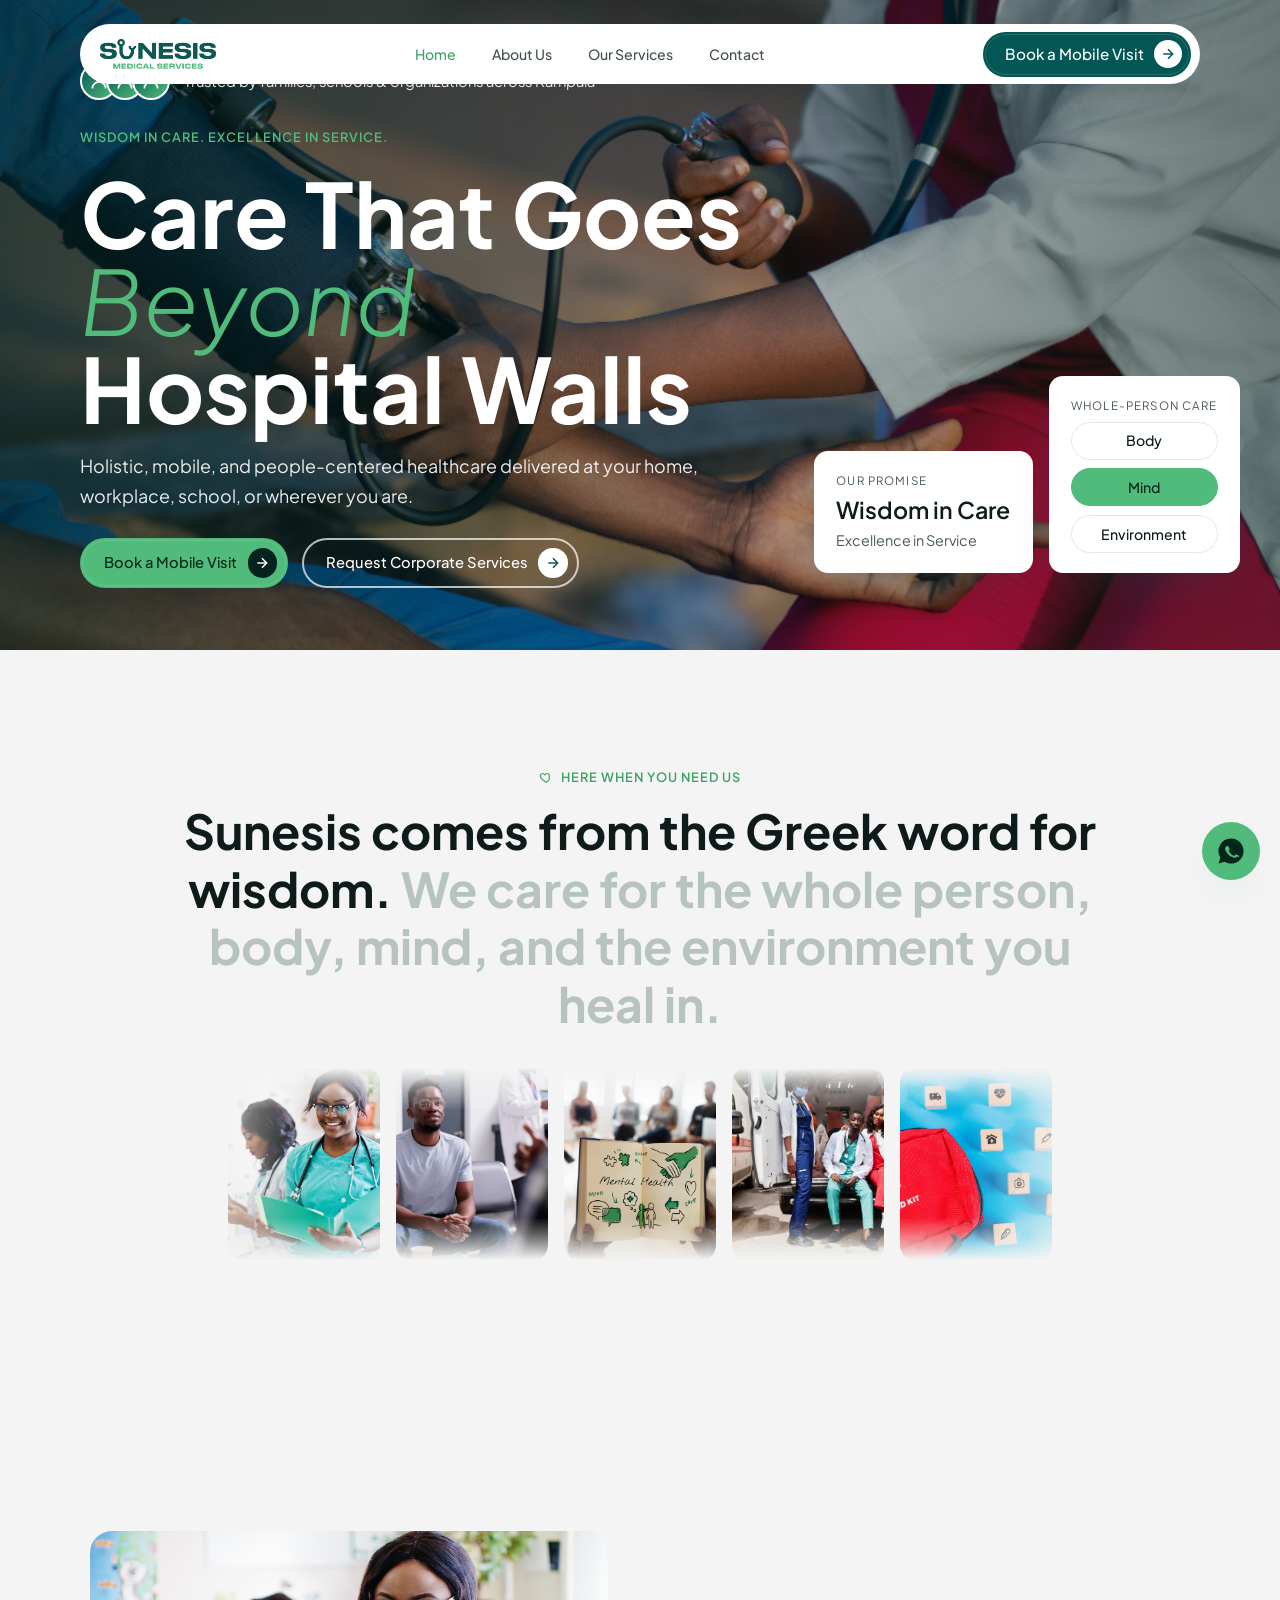
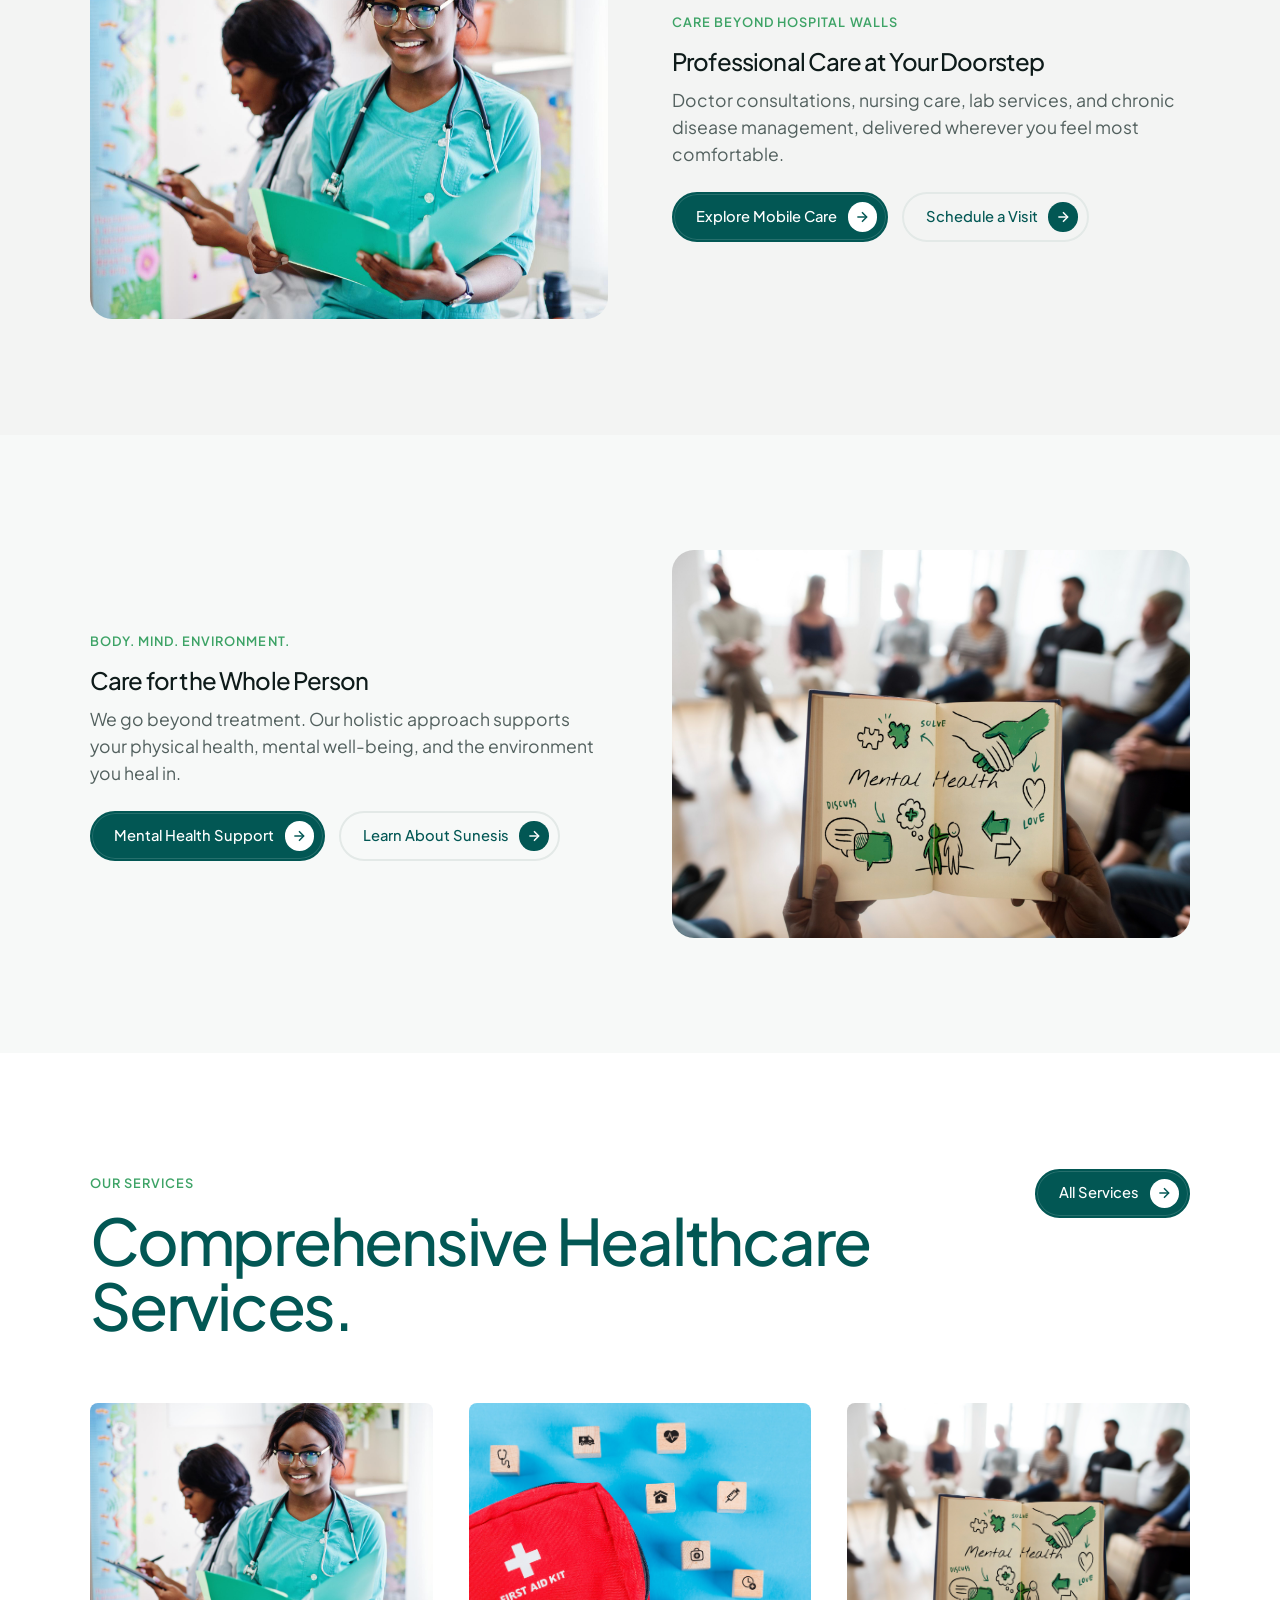
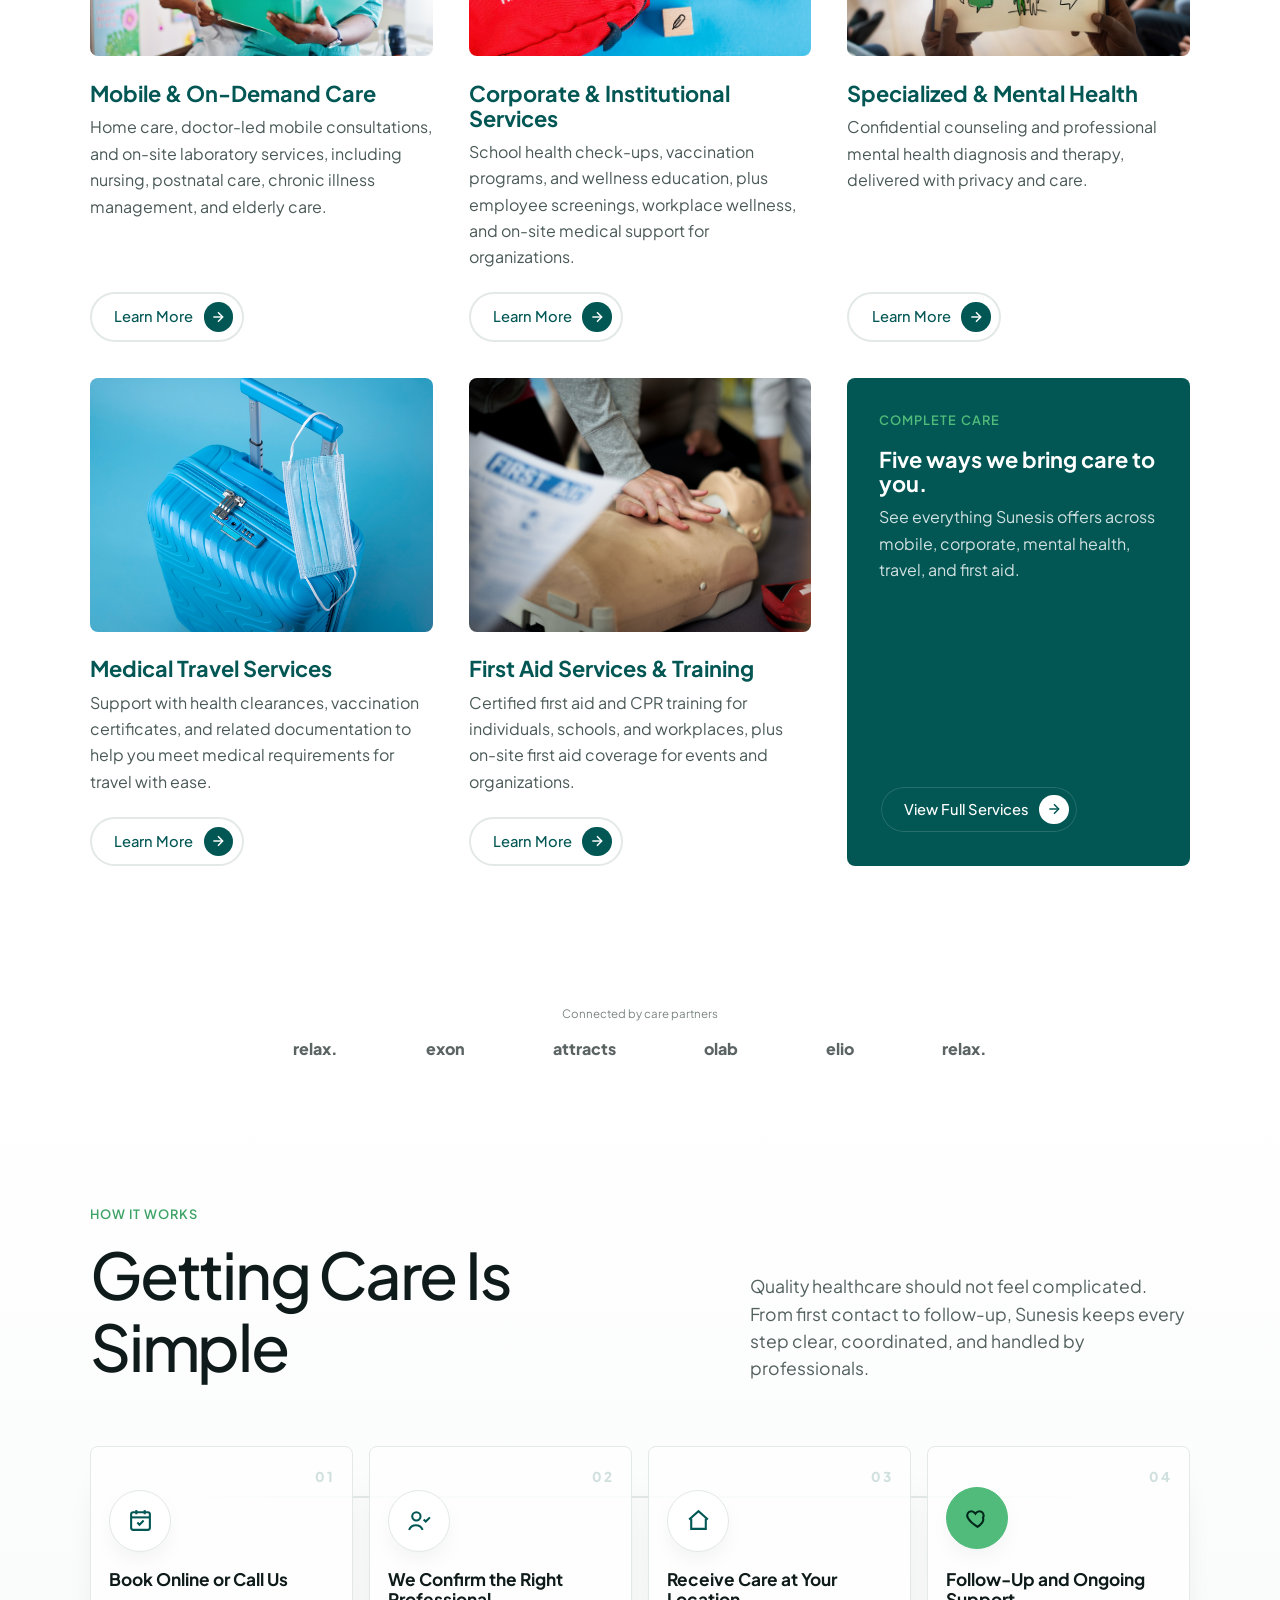
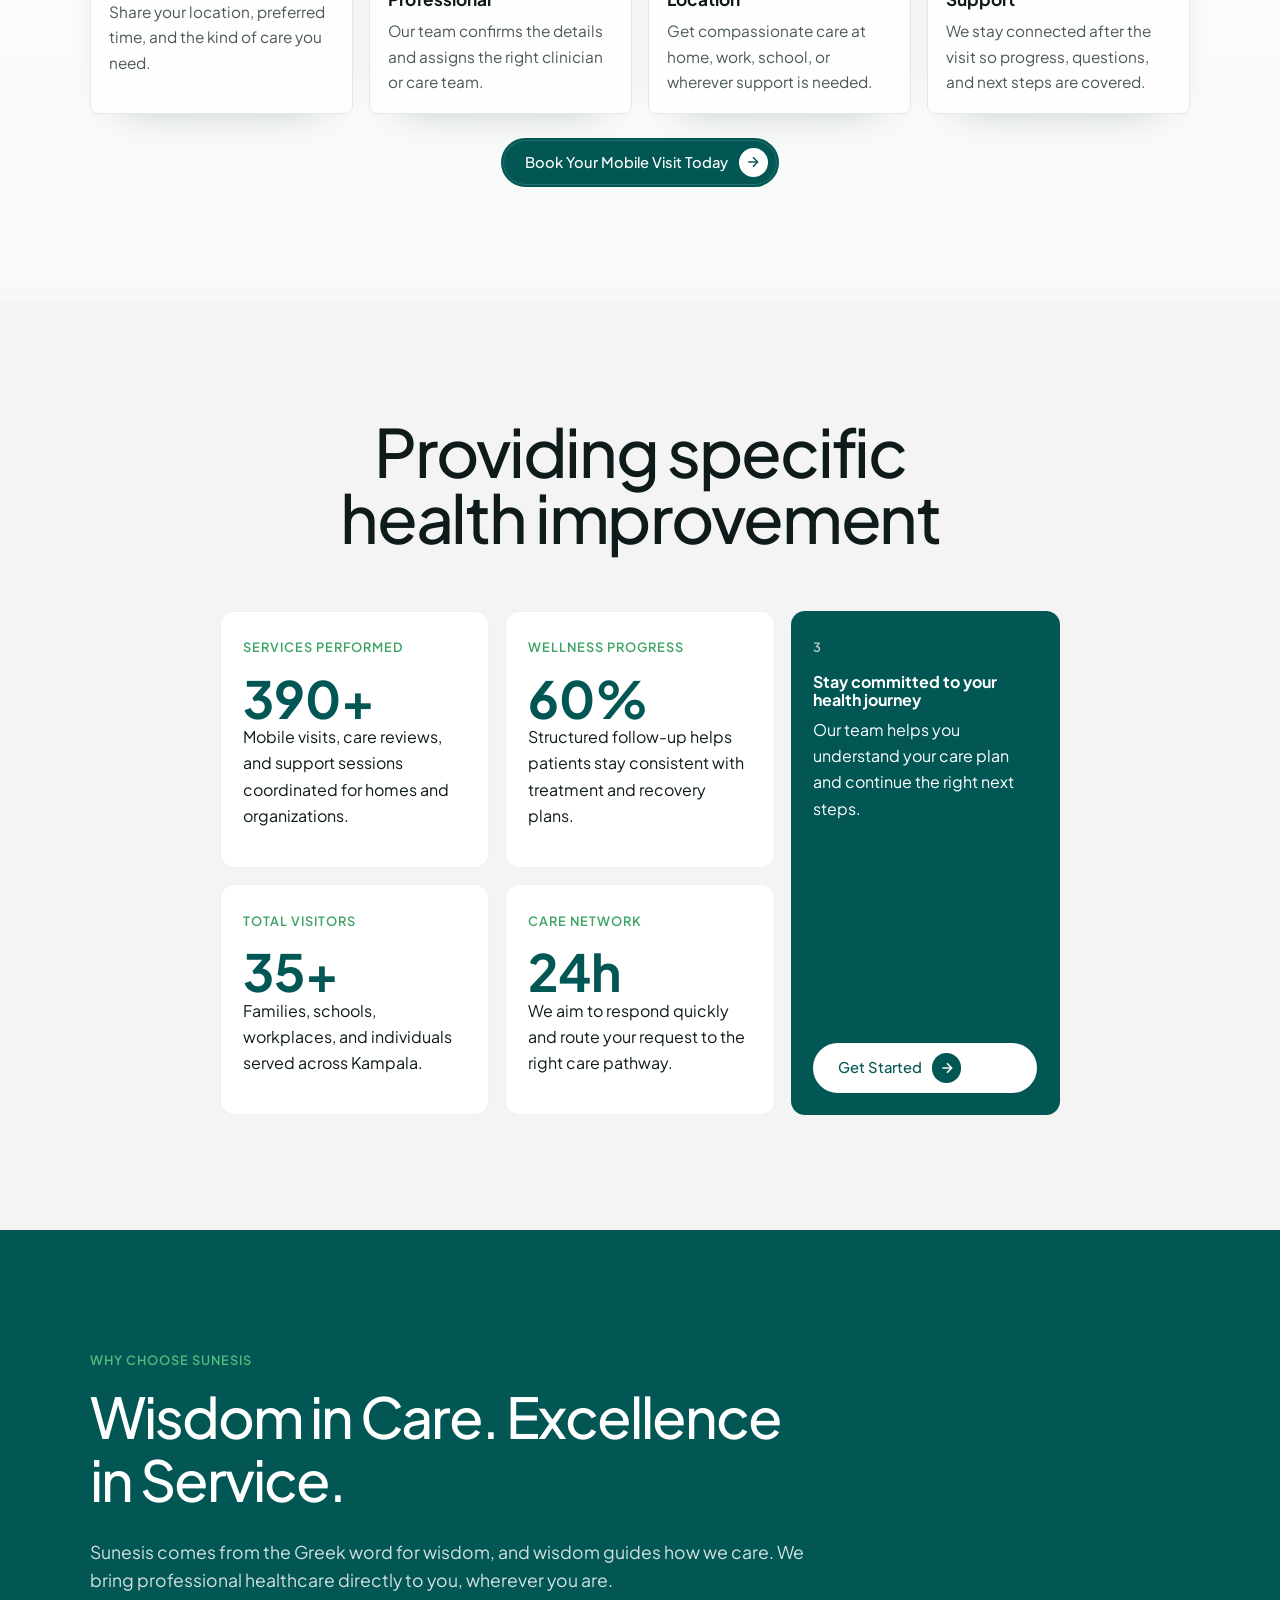
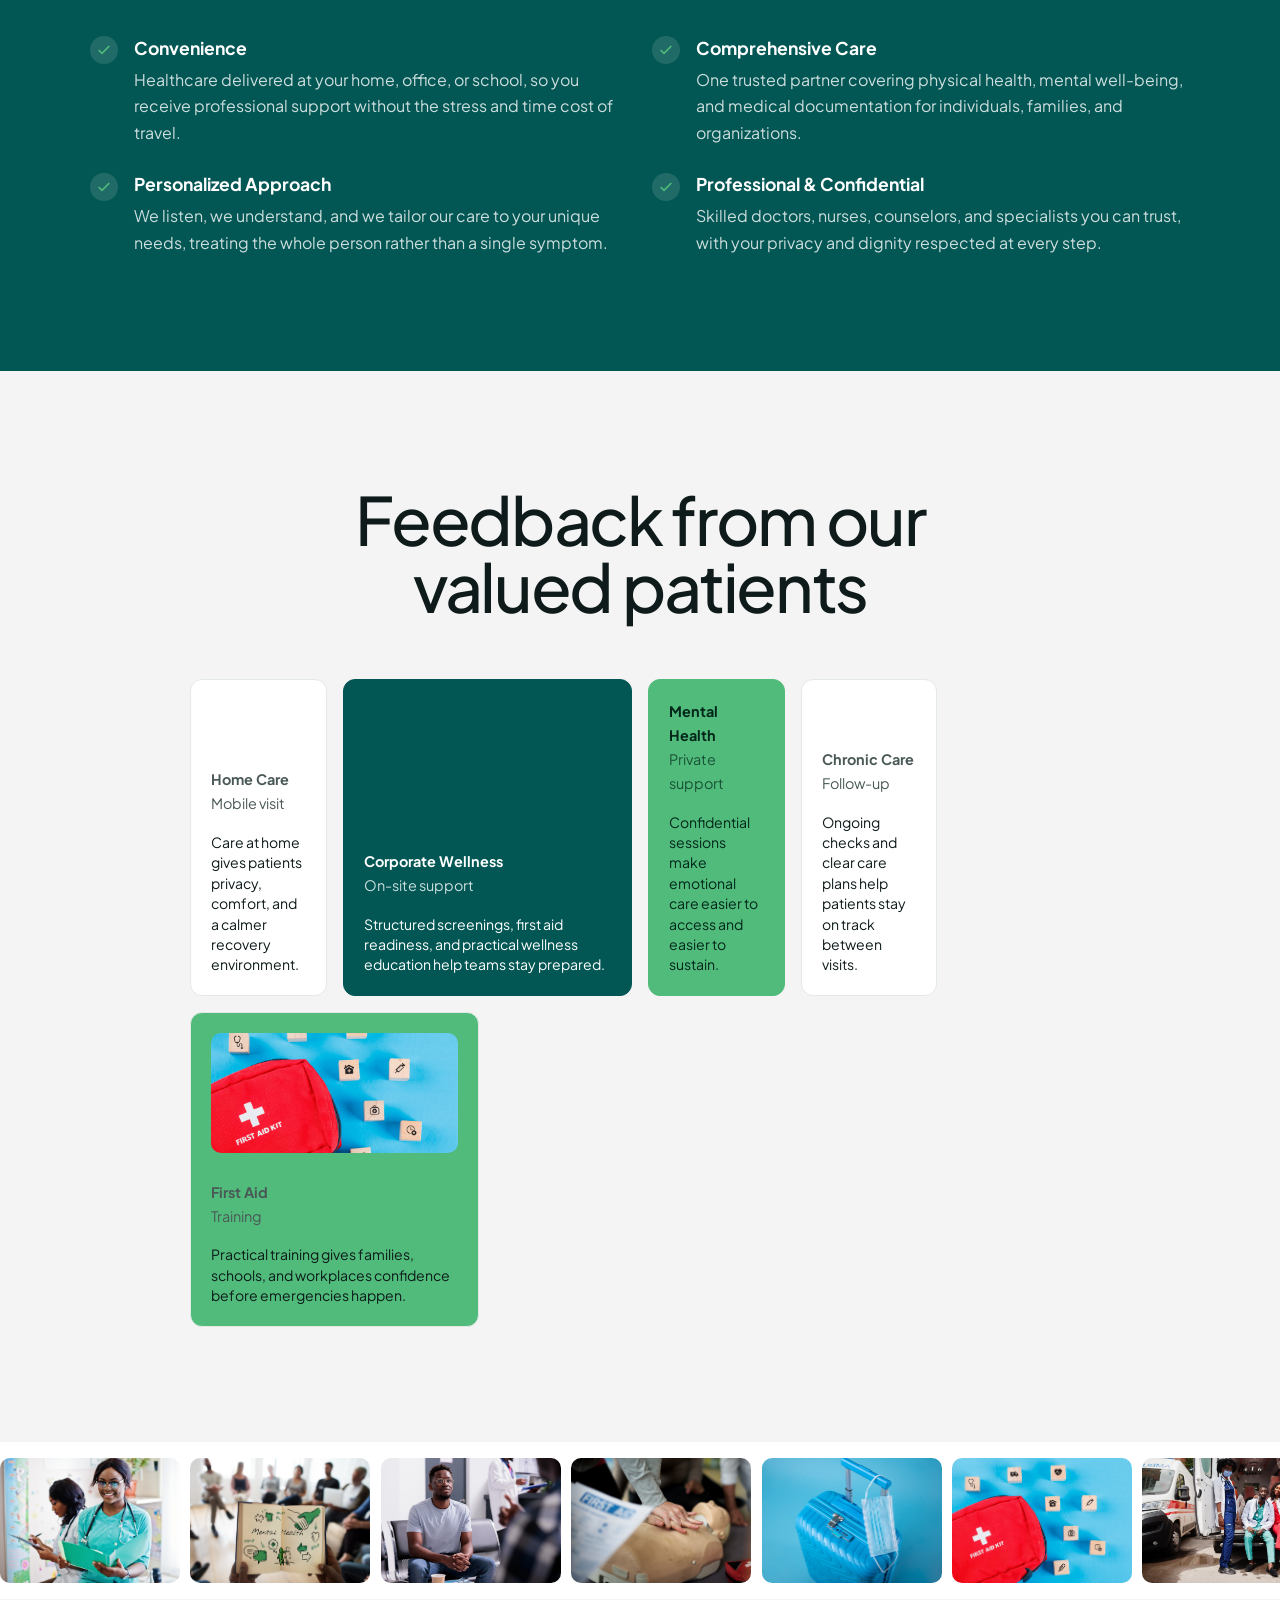
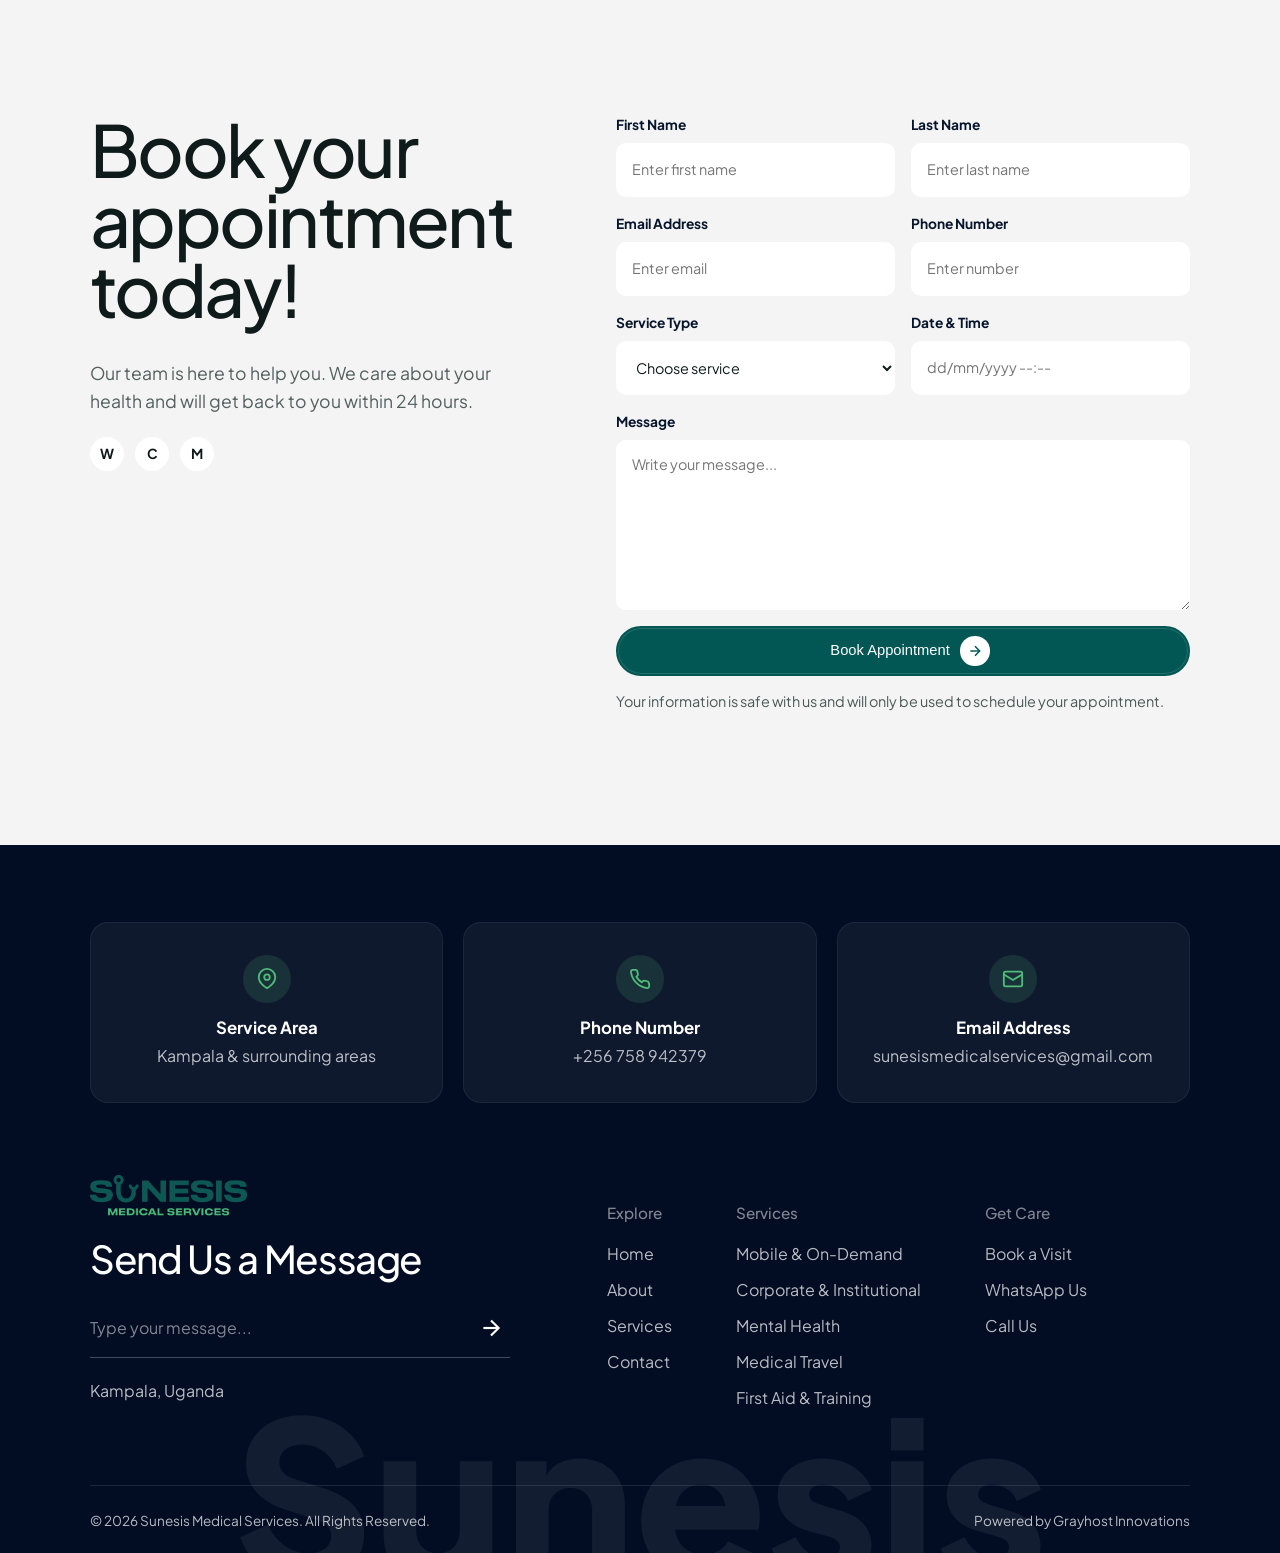
==== commit 8a771d8b: "new edits" ====
--- a/index.html
+++ b/index.html
@@ -8,7 +8,7 @@
 <meta name="author" content="Sunesis Medical Services">
 <link rel="preconnect" href="https://fonts.googleapis.com">
 <link rel="preconnect" href="https://fonts.gstatic.com" crossorigin>
-<link href="https://fonts.googleapis.com/css2?family=Inter:wght@400;500;600;700&display=swap" rel="stylesheet">
+<link href="https://fonts.googleapis.com/css2?family=Plus+Jakarta+Sans:wght@400;500;600;700;800&display=swap" rel="stylesheet">
 <link rel="stylesheet" href="/assets/css/sunesis.css">
 <script type="application/ld+json">
 {
@@ -39,10 +39,12 @@
     <svg viewBox="0 0 24 24" fill="none" stroke="currentColor" stroke-width="2"><line x1="3" y1="6" x2="21" y2="6"/><line x1="3" y1="12" x2="21" y2="12"/><line x1="3" y1="18" x2="21" y2="18"/></svg>
   </button>
   <div class="nav" id="primary-nav">
-    <a href="/" aria-current="page">Home</a>
-    <a href="/about-us">About Us</a>
-    <a href="/services">Our Services</a>
-    <a href="/contact-us">Contact</a>
+    <div class="nav__links">
+      <a href="/" aria-current="page">Home</a>
+      <a href="/about-us">About Us</a>
+      <a href="/services">Our Services</a>
+      <a href="/contact-us">Contact</a>
+    </div>
     <a class="btn btn--primary" href="/appointment">Book a Mobile Visit <svg viewBox="0 0 24 24" fill="none" stroke="currentColor" stroke-width="2"><line x1="5" y1="12" x2="19" y2="12"/><polyline points="12 5 19 12 12 19"/></svg></a>
   </div>
 </nav>
@@ -85,42 +87,6 @@
   </div>
 </section>
 
-<!-- ===== Professional Care at Your Doorstep ===== -->
-<section class="section">
-  <div class="container">
-    <div class="split">
-      <img class="imgslot" src="/assets/images/nurse-and-doctor.jpg" alt="A Sunesis nurse and doctor preparing for a home consultation">
-      <div>
-        <span class="eyebrow">Care Beyond Hospital Walls</span>
-        <h2>Professional Care at Your Doorstep</h2>
-        <p class="lead">Doctor consultations, nursing care, lab services, and chronic disease management, delivered wherever you feel most comfortable.</p>
-        <div class="btn-row">
-          <a class="btn btn--primary" href="/services/mobile-care">Explore Mobile Care</a>
-          <a class="btn btn--ghost" href="/appointment">Schedule a Visit</a>
-        </div>
-      </div>
-    </div>
-  </div>
-</section>
-
-<!-- ===== Care for the Whole Person ===== -->
-<section class="section section--surface">
-  <div class="container">
-    <div class="split">
-      <div>
-        <span class="eyebrow">Body. Mind. Environment.</span>
-        <h2>Care for the Whole Person</h2>
-        <p class="lead">We go beyond treatment. Our holistic approach supports your physical health, mental well-being, and the environment you heal in.</p>
-        <div class="btn-row">
-          <a class="btn btn--primary" href="/services/mental-health">Mental Health Support</a>
-          <a class="btn btn--ghost" href="/about-us">Learn About Sunesis</a>
-        </div>
-      </div>
-      <img class="imgslot" src="/assets/images/mental-health.jpg" alt="A calm counseling session supporting mental and emotional well-being">
-    </div>
-  </div>
-</section>
-
 <!-- ===== About Sunesis (single homepage version, collage treatment) ===== -->
 <section class="section about-collage">
   <div class="container">
@@ -133,7 +99,7 @@
       <img src="/assets/images/in-the-ambulance.jpg" alt="Sunesis mobile response in the ambulance">
       <img src="/assets/images/first-aid-service.jpg" alt="On-site first aid and screening">
     </div>
-    <p class="about-collage__body">We are a dynamic medical company delivering comprehensive, compassionate, and convenient healthcare directly to individuals, families, schools, and organizations. Our approach goes beyond treating symptoms.</p>
+    <!-- <p class="about-collage__body">We are a dynamic medical company delivering comprehensive, compassionate, and convenient healthcare directly to individuals, families, schools, and organizations. Our approach goes beyond treating symptoms.</p>
     <blockquote>"Healthcare should feel human, compassionate, and accessible. Sometimes the most meaningful care happens where people feel safest, in their homes, workplaces, and communities."</blockquote>
     <p class="signature signature--center">Dr. Joel Omoding<span>Chief Executive Officer</span></p>
     <ul class="glance-inline">
@@ -145,90 +111,184 @@
     </ul>
     <div class="btn-row" style="justify-content:center">
       <a class="btn btn--accent" href="/about-us">Learn More About Us</a>
-    </div>
-  </div>
-</section>
+    </div> -->
+  </div>
+</section>
+
+
+<!-- ===== Professional Care at Your Doorstep ===== -->
+<section class="section">
+  <div class="container">
+    <div class="split">
+      <img class="imgslot" src="/assets/images/nurse-and-doctor.jpg" alt="A Sunesis nurse and doctor preparing for a home consultation">
+      <div>
+        <span class="eyebrow">Care Beyond Hospital Walls</span>
+        <h2>Professional Care at Your Doorstep</h2>
+        <p class="lead">Doctor consultations, nursing care, lab services, and chronic disease management, delivered wherever you feel most comfortable.</p>
+        <div class="btn-row">
+          <a class="btn btn--primary" href="/services/mobile-care">Explore Mobile Care</a>
+          <a class="btn btn--ghost" href="/appointment">Schedule a Visit</a>
+        </div>
+      </div>
+    </div>
+  </div>
+</section>
+
+<!-- ===== Care for the Whole Person ===== -->
+<section class="section section--surface">
+  <div class="container">
+    <div class="split">
+      <div>
+        <span class="eyebrow">Body. Mind. Environment.</span>
+        <h2>Care for the Whole Person</h2>
+        <p class="lead">We go beyond treatment. Our holistic approach supports your physical health, mental well-being, and the environment you heal in.</p>
+        <div class="btn-row">
+          <a class="btn btn--primary" href="/services/mental-health">Mental Health Support</a>
+          <a class="btn btn--ghost" href="/about-us">Learn About Sunesis</a>
+        </div>
+      </div>
+      <img class="imgslot" src="/assets/images/mental-health.jpg" alt="A calm counseling session supporting mental and emotional well-being">
+    </div>
+  </div>
+</section>
+
 
 <!-- ===== Our Services ===== -->
-<section class="section section--surface">
-  <div class="container">
-    <div class="sec-head sec-head--center">
-      <span class="eyebrow">Our Services</span>
-      <h2>Comprehensive Mobile Healthcare</h2>
-      <p class="lead">Professional healthcare delivered directly to individuals, families, schools, and organizations. We bring compassionate, holistic care wherever you are.</p>
-    </div>
-    <div class="grid grid--3">
-      <article class="card reveal">
-        <span class="card__icon"><svg viewBox="0 0 24 24" fill="none" stroke="currentColor" stroke-width="2"><path d="M3 11l9-8 9 8"/><path d="M5 10v10h14V10"/><line x1="12" y1="13" x2="12" y2="18"/><line x1="9.5" y1="15.5" x2="14.5" y2="15.5"/></svg></span>
+<section class="section services-showcase">
+  <div class="container">
+    <div class="services-showcase__head">
+      <div>
+        <span class="eyebrow">Our Services</span>
+        <h2>Comprehensive Healthcare Services.</h2>
+      </div>
+      <a class="btn btn--primary" href="/services">All Services</a>
+    </div>
+    <div class="service-grid">
+      <article class="service-tile reveal">
+        <img src="/assets/images/nurse-and-doctor.jpg" alt="Sunesis medical professionals preparing for a mobile care visit">
         <h4>Mobile &amp; On-Demand Care</h4>
         <p>Home care, doctor-led mobile consultations, and on-site laboratory services, including nursing, postnatal care, chronic illness management, and elderly care.</p>
-        <a class="more" href="/services/mobile-care">Learn More <svg viewBox="0 0 24 24" fill="none" stroke="currentColor" stroke-width="2"><line x1="5" y1="12" x2="19" y2="12"/><polyline points="12 5 19 12 12 19"/></svg></a>
-      </article>
-      <article class="card reveal">
-        <span class="card__icon"><svg viewBox="0 0 24 24" fill="none" stroke="currentColor" stroke-width="2"><rect x="4" y="3" width="16" height="18" rx="1"/><line x1="8" y1="7" x2="12" y2="7"/><line x1="8" y1="11" x2="12" y2="11"/><line x1="8" y1="15" x2="12" y2="15"/></svg></span>
+        <a class="btn btn--ghost" href="/services/mobile-care">Learn More</a>
+      </article>
+      <article class="service-tile reveal">
+        <img src="/assets/images/first-aid-service.jpg" alt="On-site medical support and first aid setup">
         <h4>Corporate &amp; Institutional Services</h4>
         <p>School health check-ups, vaccination programs, and wellness education, plus employee screenings, workplace wellness, and on-site medical support for organizations.</p>
-        <a class="more" href="/services/corporate-health">Learn More <svg viewBox="0 0 24 24" fill="none" stroke="currentColor" stroke-width="2"><line x1="5" y1="12" x2="19" y2="12"/><polyline points="12 5 19 12 12 19"/></svg></a>
-      </article>
-      <article class="card reveal">
-        <span class="card__icon"><svg viewBox="0 0 24 24" fill="none" stroke="currentColor" stroke-width="2"><path d="M12 21s-7-4.4-9.3-8.7C1.2 9.4 2.8 6 6 6c2 0 3.2 1.2 4 2.3C10.8 7.2 12 6 14 6c3.2 0 4.8 3.4 3.3 6.3C19 16.6 12 21 12 21z"/></svg></span>
+        <a class="btn btn--ghost" href="/services/corporate-health">Learn More</a>
+      </article>
+      <article class="service-tile reveal">
+        <img src="/assets/images/mental-health.jpg" alt="A calm mental health support session">
         <h4>Specialized &amp; Mental Health</h4>
         <p>Confidential counseling and professional mental health diagnosis and therapy, delivered with privacy and care.</p>
-        <a class="more" href="/services/mental-health">Learn More <svg viewBox="0 0 24 24" fill="none" stroke="currentColor" stroke-width="2"><line x1="5" y1="12" x2="19" y2="12"/><polyline points="12 5 19 12 12 19"/></svg></a>
-      </article>
-      <article class="card reveal">
-        <span class="card__icon"><svg viewBox="0 0 24 24" fill="none" stroke="currentColor" stroke-width="2"><circle cx="12" cy="12" r="9"/><path d="M3 12h18"/><path d="M12 3a14 14 0 0 1 0 18 14 14 0 0 1 0-18z"/></svg></span>
+        <a class="btn btn--ghost" href="/services/mental-health">Learn More</a>
+      </article>
+      <article class="service-tile reveal">
+        <img src="/assets/images/medical-travel.jpg" alt="Medical travel support and documentation">
         <h4>Medical Travel Services</h4>
         <p>Support with health clearances, vaccination certificates, and related documentation to help you meet medical requirements for travel with ease.</p>
-        <a class="more" href="/services/medical-travel">Learn More <svg viewBox="0 0 24 24" fill="none" stroke="currentColor" stroke-width="2"><line x1="5" y1="12" x2="19" y2="12"/><polyline points="12 5 19 12 12 19"/></svg></a>
-      </article>
-      <article class="card reveal">
-        <span class="card__icon"><svg viewBox="0 0 24 24" fill="none" stroke="currentColor" stroke-width="2"><rect x="3" y="6" width="18" height="14" rx="2"/><path d="M8 6V4h8v2"/><line x1="12" y1="10" x2="12" y2="16"/><line x1="9" y1="13" x2="15" y2="13"/></svg></span>
+        <a class="btn btn--ghost" href="/services/medical-travel">Learn More</a>
+      </article>
+      <article class="service-tile reveal">
+        <img src="/assets/images/first-aid-training.jpg" alt="First aid and CPR training session">
         <h4>First Aid Services &amp; Training</h4>
         <p>Certified first aid and CPR training for individuals, schools, and workplaces, plus on-site first aid coverage for events and organizations.</p>
-        <a class="more" href="/services/first-aid">Learn More <svg viewBox="0 0 24 24" fill="none" stroke="currentColor" stroke-width="2"><line x1="5" y1="12" x2="19" y2="12"/><polyline points="12 5 19 12 12 19"/></svg></a>
-      </article>
-      <div class="card" style="justify-content:center;align-items:flex-start;background:var(--teal);color:#fff;border:0;">
-        <h4 style="color:#fff">Five ways we bring care to you.</h4>
-        <p style="color:rgba(255,255,255,.85)">See everything Sunesis offers across mobile, corporate, mental health, travel, and first aid.</p>
-        <a class="btn btn--primary" href="/services" style="margin-top:.5rem">View Full Services</a>
-      </div>
+        <a class="btn btn--ghost" href="/services/first-aid">Learn More</a>
+      </article>
+      <div class="service-tile service-tile--cta">
+        <span class="eyebrow">Complete Care</span>
+        <h4>Five ways we bring care to you.</h4>
+        <p>See everything Sunesis offers across mobile, corporate, mental health, travel, and first aid.</p>
+        <a class="btn btn--primary" href="/services">View Full Services</a>
+      </div>
+    </div>
+  </div>
+</section>
+
+<section class="logo-strip">
+  <div class="container">
+    <small>Connected by care partners</small>
+    <div class="logo-strip__row">
+      <span>relax.</span><span>exon</span><span>attracts</span><span>olab</span><span>elio</span><span>relax.</span>
     </div>
   </div>
 </section>
 
 <!-- ===== How It Works ===== -->
-<section class="section">
-  <div class="container">
-    <div class="sec-head sec-head--center">
-      <span class="eyebrow">How It Works</span>
-      <h2>Getting Care Is Simple</h2>
-      <p class="lead">Quality healthcare should not be complicated. We bring professional medical care to you in four straightforward steps.</p>
+<section class="section care-process">
+  <div class="container">
+    <div class="care-process__intro">
+      <div>
+        <span class="eyebrow">How It Works</span>
+        <h2>Getting Care Is Simple</h2>
+      </div>
+      <p class="lead">Quality healthcare should not feel complicated. From first contact to follow-up, Sunesis keeps every step clear, coordinated, and handled by professionals.</p>
     </div>
     <div class="steps">
       <div class="step reveal">
+        <span class="step__count">01</span>
         <span class="step__node"><svg viewBox="0 0 24 24" fill="none" stroke="currentColor" stroke-width="2"><rect x="3" y="4" width="18" height="17" rx="2"/><line x1="3" y1="9" x2="21" y2="9"/><line x1="8" y1="2" x2="8" y2="6"/><line x1="16" y1="2" x2="16" y2="6"/><polyline points="9 14 11 16 15 12"/></svg></span>
         <h4>Book Online or Call Us</h4>
-        <p>Schedule a visit online or call us directly. Tell us your location, preferred time, and the care you need.</p>
+        <p>Share your location, preferred time, and the kind of care you need.</p>
       </div>
       <div class="step reveal">
+        <span class="step__count">02</span>
         <span class="step__node"><svg viewBox="0 0 24 24" fill="none" stroke="currentColor" stroke-width="2"><circle cx="9" cy="8" r="4"/><path d="M2 21a7 7 0 0 1 13 0"/><polyline points="16 11 18 13 22 9"/></svg></span>
-        <h4>We Confirm and Dispatch a Professional</h4>
-        <p>We confirm your appointment and send a qualified healthcare professional to your location.</p>
+        <h4>We Confirm the Right Professional</h4>
+        <p>Our team confirms the details and assigns the right clinician or care team.</p>
       </div>
       <div class="step reveal">
+        <span class="step__count">03</span>
         <span class="step__node"><svg viewBox="0 0 24 24" fill="none" stroke="currentColor" stroke-width="2"><path d="M3 11l9-8 9 8"/><path d="M5 10v10h14V10"/></svg></span>
         <h4>Receive Care at Your Location</h4>
-        <p>Get personalized, compassionate care in your own environment, no travel, no waiting rooms.</p>
+        <p>Get compassionate care at home, work, school, or wherever support is needed.</p>
       </div>
       <div class="step reveal">
+        <span class="step__count">04</span>
         <span class="step__node"><svg viewBox="0 0 24 24" fill="none" stroke="currentColor" stroke-width="2"><path d="M12 21s-7-4.4-9.3-8.7C1.2 9.4 2.8 6 6 6c2 0 3.2 1.2 4 2.3C10.8 7.2 12 6 14 6c3.2 0 4.8 3.4 3.3 6.3C19 16.6 12 21 12 21z"/></svg></span>
         <h4>Follow-Up and Ongoing Support</h4>
-        <p>We stay connected, monitoring your progress and providing continued support for lasting care.</p>
+        <p>We stay connected after the visit so progress, questions, and next steps are covered.</p>
       </div>
     </div>
     <div class="btn-row" style="justify-content:center">
       <a class="btn btn--primary" href="/appointment">Book Your Mobile Visit Today</a>
+    </div>
+  </div>
+</section>
+
+<section class="section metrics-board">
+  <div class="container">
+    <div class="ref-section-title">
+      <h2>Providing specific health improvement</h2>
+    </div>
+    <div class="metrics-grid">
+      <article class="metric-card">
+        <span class="eyebrow">Services Performed</span>
+        <strong>390+</strong>
+        <p>Mobile visits, care reviews, and support sessions coordinated for homes and organizations.</p>
+      </article>
+      <article class="metric-card">
+        <span class="eyebrow">Wellness Progress</span>
+        <strong>60%</strong>
+        <p>Structured follow-up helps patients stay consistent with treatment and recovery plans.</p>
+      </article>
+      <article class="metric-card metric-card--tall">
+        <div>
+          <span class="eyebrow" style="color:rgba(255,255,255,.7)">3</span>
+          <h4>Stay committed to your health journey</h4>
+          <p>Our team helps you understand your care plan and continue the right next steps.</p>
+        </div>
+        <a class="btn btn--white" href="/appointment">Get Started</a>
+      </article>
+      <article class="metric-card">
+        <span class="eyebrow">Total Visitors</span>
+        <strong>35+</strong>
+        <p>Families, schools, workplaces, and individuals served across Kampala.</p>
+      </article>
+      <article class="metric-card">
+        <span class="eyebrow">Care Network</span>
+        <strong>24h</strong>
+        <p>We aim to respond quickly and route your request to the right care pathway.</p>
+      </article>
     </div>
   </div>
 </section>
@@ -265,87 +325,74 @@
 <!-- ===== Testimonials ===== -->
 <section class="section">
   <div class="container">
-    <div class="sec-head sec-head--center">
-      <span class="eyebrow">Testimonials</span>
-      <h2>What Our Clients and Team Say</h2>
-      <p class="lead">Real stories from the individuals and families we've cared for, and from the doctors, nurses, and specialists who deliver that care.</p>
-    </div>
-
-    <!-- NEEDS CLIENT VERIFICATION: confirm these are real, attributed client quotes (and star ratings) before publishing -->
-    <div class="grid grid--2">
+    <div class="ref-section-title">
+      <h2>Feedback from our valued patients</h2>
+    </div>
+    <div class="testimonial-board">
       <article class="tcard">
-        <div class="tcard__head">
-          <div class="tcard__who">
-            <img class="avatar" data-initials="SN" src="/assets/images/testimonials/sarah-nakamya.jpg" alt="Portrait of client Sarah Nakamya">
-            <span><strong>Sarah Nakamya</strong><span>Caring for Elderly Mother</span></span>
-          </div>
-          <span class="stars" aria-label="Rated 5 out of 5"><svg viewBox="0 0 24 24" fill="currentColor"><path d="M12 2l3.1 6.3 6.9 1-5 4.9 1.2 6.8L12 17.8 5.8 21l1.2-6.8-5-4.9 6.9-1z"/></svg><svg viewBox="0 0 24 24" fill="currentColor"><path d="M12 2l3.1 6.3 6.9 1-5 4.9 1.2 6.8L12 17.8 5.8 21l1.2-6.8-5-4.9 6.9-1z"/></svg><svg viewBox="0 0 24 24" fill="currentColor"><path d="M12 2l3.1 6.3 6.9 1-5 4.9 1.2 6.8L12 17.8 5.8 21l1.2-6.8-5-4.9 6.9-1z"/></svg><svg viewBox="0 0 24 24" fill="currentColor"><path d="M12 2l3.1 6.3 6.9 1-5 4.9 1.2 6.8L12 17.8 5.8 21l1.2-6.8-5-4.9 6.9-1z"/></svg><svg viewBox="0 0 24 24" fill="currentColor"><path d="M12 2l3.1 6.3 6.9 1-5 4.9 1.2 6.8L12 17.8 5.8 21l1.2-6.8-5-4.9 6.9-1z"/></svg></span>
-        </div>
-        <p class="tcard__quote">"Having Sunesis come to our home has been a blessing for my elderly mother. She's so much more relaxed receiving care in her familiar surroundings, and the nurses are incredibly patient and kind. No more stressful hospital trips."</p>
+        <div class="tcard__who"><span><strong>Home Care</strong><span>Mobile visit</span></span></div>
+        <p class="tcard__quote">Care at home gives patients privacy, comfort, and a calmer recovery environment.</p>
       </article>
       <article class="tcard tcard--teal">
-        <div class="tcard__head">
-          <div class="tcard__who">
-            <img class="avatar" data-initials="DO" src="/assets/images/testimonials/david-okello.jpg" alt="Portrait of client David Okello">
-            <span><strong>David Okello</strong><span>HR Director, Kampala International School</span></span>
-          </div>
-          <span class="stars" aria-label="Rated 5 out of 5"><svg viewBox="0 0 24 24" fill="currentColor"><path d="M12 2l3.1 6.3 6.9 1-5 4.9 1.2 6.8L12 17.8 5.8 21l1.2-6.8-5-4.9 6.9-1z"/></svg><svg viewBox="0 0 24 24" fill="currentColor"><path d="M12 2l3.1 6.3 6.9 1-5 4.9 1.2 6.8L12 17.8 5.8 21l1.2-6.8-5-4.9 6.9-1z"/></svg><svg viewBox="0 0 24 24" fill="currentColor"><path d="M12 2l3.1 6.3 6.9 1-5 4.9 1.2 6.8L12 17.8 5.8 21l1.2-6.8-5-4.9 6.9-1z"/></svg><svg viewBox="0 0 24 24" fill="currentColor"><path d="M12 2l3.1 6.3 6.9 1-5 4.9 1.2 6.8L12 17.8 5.8 21l1.2-6.8-5-4.9 6.9-1z"/></svg><svg viewBox="0 0 24 24" fill="currentColor"><path d="M12 2l3.1 6.3 6.9 1-5 4.9 1.2 6.8L12 17.8 5.8 21l1.2-6.8-5-4.9 6.9-1z"/></svg></span>
-        </div>
-        <p class="tcard__quote">"Sunesis has transformed how we approach employee wellness. Their on-site health screenings and first aid training gave our team confidence and practical skills. Professional, timely, and truly invested in our people's well-being."</p>
+        <div class="tcard__who"><span><strong>Corporate Wellness</strong><span>On-site support</span></span></div>
+        <p class="tcard__quote">Structured screenings, first aid readiness, and practical wellness education help teams stay prepared.</p>
       </article>
       <article class="tcard tcard--green">
-        <div class="tcard__head">
-          <div class="tcard__who">
-            <img class="avatar" data-initials="GA" src="/assets/images/testimonials/grace-a.jpg" alt="Portrait of counseling client Grace A.">
-            <span><strong>Grace A.</strong><span>Counseling Client (Confidential)</span></span>
-          </div>
-          <span class="stars" aria-label="Rated 5 out of 5"><svg viewBox="0 0 24 24" fill="currentColor"><path d="M12 2l3.1 6.3 6.9 1-5 4.9 1.2 6.8L12 17.8 5.8 21l1.2-6.8-5-4.9 6.9-1z"/></svg><svg viewBox="0 0 24 24" fill="currentColor"><path d="M12 2l3.1 6.3 6.9 1-5 4.9 1.2 6.8L12 17.8 5.8 21l1.2-6.8-5-4.9 6.9-1z"/></svg><svg viewBox="0 0 24 24" fill="currentColor"><path d="M12 2l3.1 6.3 6.9 1-5 4.9 1.2 6.8L12 17.8 5.8 21l1.2-6.8-5-4.9 6.9-1z"/></svg><svg viewBox="0 0 24 24" fill="currentColor"><path d="M12 2l3.1 6.3 6.9 1-5 4.9 1.2 6.8L12 17.8 5.8 21l1.2-6.8-5-4.9 6.9-1z"/></svg><svg viewBox="0 0 24 24" fill="currentColor"><path d="M12 2l3.1 6.3 6.9 1-5 4.9 1.2 6.8L12 17.8 5.8 21l1.2-6.8-5-4.9 6.9-1z"/></svg></span>
-        </div>
-        <p class="tcard__quote">"I was hesitant to seek counseling, but Sunesis made the process feel safe and private. They came to a location I was comfortable with, listened without judgment, and helped me develop real strategies to manage my anxiety. Truly life-changing."</p>
+        <div class="tcard__who"><span><strong>Mental Health</strong><span>Private support</span></span></div>
+        <p class="tcard__quote">Confidential sessions make emotional care easier to access and easier to sustain.</p>
       </article>
       <article class="tcard">
-        <div class="tcard__head">
-          <div class="tcard__who">
-            <img class="avatar" data-initials="JW" src="/assets/images/testimonials/james-wasswa.jpg" alt="Portrait of chronic care patient James Wasswa">
-            <span><strong>James Wasswa</strong><span>Chronic Care Patient</span></span>
-          </div>
-          <span class="stars" aria-label="Rated 5 out of 5"><svg viewBox="0 0 24 24" fill="currentColor"><path d="M12 2l3.1 6.3 6.9 1-5 4.9 1.2 6.8L12 17.8 5.8 21l1.2-6.8-5-4.9 6.9-1z"/></svg><svg viewBox="0 0 24 24" fill="currentColor"><path d="M12 2l3.1 6.3 6.9 1-5 4.9 1.2 6.8L12 17.8 5.8 21l1.2-6.8-5-4.9 6.9-1z"/></svg><svg viewBox="0 0 24 24" fill="currentColor"><path d="M12 2l3.1 6.3 6.9 1-5 4.9 1.2 6.8L12 17.8 5.8 21l1.2-6.8-5-4.9 6.9-1z"/></svg><svg viewBox="0 0 24 24" fill="currentColor"><path d="M12 2l3.1 6.3 6.9 1-5 4.9 1.2 6.8L12 17.8 5.8 21l1.2-6.8-5-4.9 6.9-1z"/></svg><svg viewBox="0 0 24 24" fill="currentColor"><path d="M12 2l3.1 6.3 6.9 1-5 4.9 1.2 6.8L12 17.8 5.8 21l1.2-6.8-5-4.9 6.9-1z"/></svg></span>
-        </div>
-        <p class="tcard__quote">"Managing my diabetes used to mean constant clinic visits. With Sunesis, a nurse checks on me at home, my lab samples are collected from my living room, and I feel more in control of my health than ever before. Their holistic approach makes all the difference."</p>
-      </article>
-    </div>
-
-    <div class="sec-head sec-head--center" style="margin-top:3.5rem">
-      <h3>From Our Team</h3>
-    </div>
-    <!-- NEEDS CLIENT INPUT: replace these three placeholder team quotes with real quotes (Dr. Gift, Dr. Eve, Dr. Joshua, Dr. Rachel, or nursing/specialist staff) before publishing -->
-    <div class="grid grid--3">
+        <div class="tcard__who"><span><strong>Chronic Care</strong><span>Follow-up</span></span></div>
+        <p class="tcard__quote">Ongoing checks and clear care plans help patients stay on track between visits.</p>
+      </article>
       <article class="tcard">
-        <p class="tcard__quote">"[PLACEHOLDER, needs real quote] Working at Sunesis means I get to practice medicine the way I always wanted to, with time to actually listen to my patients."</p>
-        <div class="tcard__who"><span><strong>Dr. [Name]</strong><span>Physician</span></span></div>
-      </article>
-      <article class="tcard">
-        <p class="tcard__quote">"[PLACEHOLDER, needs real quote] Being out in the field with patients, rather than behind a clinic desk, has made me a better nurse."</p>
-        <div class="tcard__who"><span><strong>[Name]</strong><span>Registered Nurse</span></span></div>
-      </article>
-      <article class="tcard">
-        <p class="tcard__quote">"[PLACEHOLDER, needs real quote] Our team takes mental health as seriously as physical health, that's rare, and it's why I joined Sunesis."</p>
-        <div class="tcard__who"><span><strong>[Name]</strong><span>Counselor / Specialist</span></span></div>
-      </article>
-    </div>
-  </div>
-</section>
-
-<!-- ===== Partners / Accreditation ===== -->
-<!-- NEEDS CLIENT INPUT: confirm the correct label (Trusted By / Our Partners / Accredited By) and supply the logo files in /assets/images/partners/ -->
-<section class="section section--surface">
-  <div class="container">
-    <div class="sec-head sec-head--center"><h3>Trusted By</h3></div>
-    <div class="grid grid--4">
-      <img class="partner-logo" src="/assets/images/partners/partner-1.png" alt="Partner organization logo">
-      <img class="partner-logo" src="/assets/images/partners/partner-2.png" alt="Partner organization logo">
-      <img class="partner-logo" src="/assets/images/partners/partner-3.png" alt="Partner organization logo">
-      <img class="partner-logo" src="/assets/images/partners/partner-4.png" alt="Partner organization logo">
+        <img src="/assets/images/first-aid-service.jpg" alt="Sunesis care feedback" style="width:100%;height:120px;object-fit:cover;border-radius:10px;margin-bottom:.75rem">
+        <div class="tcard__who"><span><strong>First Aid</strong><span>Training</span></span></div>
+        <p class="tcard__quote">Practical training gives families, schools, and workplaces confidence before emergencies happen.</p>
+      </article>
+    </div>
+  </div>
+</section>
+
+<div class="image-marquee" aria-hidden="true">
+  <img src="/assets/images/nurse-and-doctor.jpg" alt="">
+  <img src="/assets/images/mental-health.jpg" alt="">
+  <img src="/assets/images/counselling.jpg" alt="">
+  <img src="/assets/images/first-aid-training.jpg" alt="">
+  <img src="/assets/images/medical-travel.jpg" alt="">
+  <img src="/assets/images/first-aid-service.jpg" alt="">
+  <img src="/assets/images/in-the-ambulance.jpg" alt="">
+</div>
+
+<section class="section booking-section">
+  <div class="container">
+    <div class="booking-grid">
+      <div class="booking-copy">
+        <h2>Book your appointment today!</h2>
+        <p class="lead">Our team is here to help you. We care about your health and will get back to you within 24 hours.</p>
+        <div class="social-row">
+          <a href="https://wa.me/256758942379" aria-label="WhatsApp">W</a>
+          <a href="tel:+256758942379" aria-label="Call">C</a>
+          <a href="mailto:sunesismedicalservices@gmail.com" aria-label="Email">M</a>
+        </div>
+      </div>
+      <form class="contact-form-panel booking-form" data-wa data-wa-intro="Hello Sunesis, I would like to book an appointment.">
+        <div class="field-row">
+          <div class="field"><label for="h-first">First Name</label><input id="h-first" name="first_name" data-label="First Name" placeholder="Enter first name" required></div>
+          <div class="field"><label for="h-last">Last Name</label><input id="h-last" name="last_name" data-label="Last Name" placeholder="Enter last name"></div>
+        </div>
+        <div class="field-row">
+          <div class="field"><label for="h-email">Email Address</label><input id="h-email" type="email" name="email" data-label="Email" placeholder="Enter email"></div>
+          <div class="field"><label for="h-phone">Phone Number</label><input id="h-phone" type="tel" name="phone" data-label="Phone" placeholder="Enter number" required></div>
+        </div>
+        <div class="field-row">
+          <div class="field"><label for="h-service">Service Type</label><select id="h-service" name="service" data-label="Service"><option value="">Choose service</option><option>Mobile Care</option><option>Corporate Health</option><option>Mental Health</option><option>First Aid Training</option></select></div>
+          <div class="field"><label for="h-date">Date &amp; Time</label><input id="h-date" name="date_time" data-label="Date and Time" placeholder="dd/mm/yyyy --:--"></div>
+        </div>
+        <div class="field"><label for="h-message">Message</label><textarea id="h-message" name="message" data-label="Message" placeholder="Write your message..."></textarea></div>
+        <button class="btn btn--primary" type="submit">Book Appointment</button>
+        <p class="form-note" style="margin-top:.9rem">Your information is safe with us and will only be used to schedule your appointment.</p>
+      </form>
     </div>
   </div>
 </section>
--- a/assets/css/sunesis.css
+++ b/assets/css/sunesis.css
@@ -32,7 +32,7 @@
   --gutter: clamp(1.25rem, 4vw, 2.5rem);
 
   /* Type */
-  --font: "Inter", system-ui, -apple-system, "Segoe UI", Roboto, sans-serif;
+  --font: "Plus Jakarta Sans", system-ui, -apple-system, "Segoe UI", Roboto, sans-serif;
   --fs-hero: clamp(2.9rem, 7vw, 5.2rem);
   --fs-h2: clamp(2.1rem, 4.4vw, 3.6rem);
   --fs-h3: clamp(1.35rem, 2.2vw, 1.8rem);
@@ -40,7 +40,7 @@
 }
 
 *, *::before, *::after { box-sizing: border-box; }
-html { scroll-behavior: smooth; -webkit-text-size-adjust: 100%; }
+html { scroll-behavior: smooth; -webkit-text-size-adjust: 100%; overflow-x: hidden; }
 body {
   margin: 0;
   font-family: var(--font);
@@ -50,11 +50,12 @@
   color: var(--ink);
   background: var(--white);
   -webkit-font-smoothing: antialiased;
+  overflow-x: hidden;
 }
 img { max-width: 100%; height: auto; display: block; }
 a { color: var(--teal); text-decoration: none; }
 a:hover { color: var(--green-600); }
-h1, h2, h3, h4 { margin: 0 0 .5em; line-height: 1.12; font-weight: 600; letter-spacing: -0.01em; }
+h1, h2, h3, h4 { margin: 0 0 .5em; line-height: 1.12; font-weight: 700; letter-spacing: 0; }
 p { margin: 0 0 1rem; }
 ul { margin: 0; }
 :focus-visible { outline: 3px solid var(--green); outline-offset: 2px; border-radius: 4px; }
@@ -178,19 +179,65 @@
 .chip { background: rgba(255,255,255,.12); border: 1px solid rgba(255,255,255,.25); color: #fff;
   padding: .5rem 1rem; border-radius: 999px; font-size: .92rem; font-weight: 500; }
 
+/* ---- Service showcase ---- */
+.services-showcase { background: #fff; }
+.services-showcase__head { display: flex; align-items: flex-start; justify-content: space-between;
+  gap: 2rem; margin-bottom: clamp(2.25rem, 5vw, 4rem); }
+.services-showcase__head h2 { color: var(--teal); font-size: clamp(2.25rem, 5vw, 4.8rem);
+  line-height: 1.02; max-width: 850px; margin-bottom: 0; }
+.service-grid { display: grid; grid-template-columns: repeat(3, 1fr); gap: clamp(1.4rem, 3vw, 2.25rem); }
+.service-tile { min-width: 0; display: flex; flex-direction: column; align-items: flex-start; }
+.service-tile img { width: 100%; aspect-ratio: 1.35 / 1; object-fit: cover; border-radius: 8px;
+  margin-bottom: 1.55rem; background: var(--surface); }
+.service-tile h4 { color: var(--teal); font-size: clamp(1.18rem, 1.7vw, 1.45rem); margin-bottom: .55rem; }
+.service-tile p { color: var(--ink-60); margin-bottom: 1.35rem; }
+.service-tile .btn { margin-top: auto; }
+.service-tile--cta { justify-content: center; min-height: 100%; padding: clamp(1.5rem, 3vw, 2rem);
+  border-radius: 8px; background: var(--teal); color: #fff; }
+.service-tile--cta .eyebrow { color: var(--green); margin-bottom: 1rem; }
+.service-tile--cta h4 { color: #fff; }
+.service-tile--cta p { color: rgba(255,255,255,.82); }
+@media (max-width: 900px) {
+  .services-showcase__head { align-items: stretch; flex-direction: column; }
+  .services-showcase__head .btn { align-self: flex-start; }
+  .service-grid { grid-template-columns: repeat(2, 1fr); }
+}
+@media (max-width: 620px) {
+  .service-grid { grid-template-columns: 1fr; }
+  .services-showcase__head h2 { font-size: clamp(2rem, 12vw, 3.2rem); }
+}
+
 /* ---- How It Works steps ---- */
-.steps { position: relative; display: grid; grid-template-columns: repeat(4, 1fr); gap: 1.5rem; }
-.steps::before { content: ""; position: absolute; top: 32px; left: 12%; right: 12%; height: 2px;
-  background: var(--line); z-index: 0; }
-@media (max-width: 820px) { .steps { grid-template-columns: 1fr; } .steps::before { display: none; } }
-.step { position: relative; z-index: 1; text-align: center; }
-.step__node { width: 64px; height: 64px; margin: 0 auto 1rem; border-radius: 50%; background: var(--white);
-  border: 2px solid var(--line); color: var(--teal); display: grid; place-items: center;
-  transition: border-color .25s, background .25s, color .25s; }
-.step__node svg { width: 26px; height: 26px; }
-.step.is-active .step__node { border-color: var(--green); background: var(--green); color: #03261a; }
-.step h4 { font-size: 1.1rem; }
-.step p { color: var(--ink-60); font-size: .98rem; }
+.care-process { position: relative; overflow: hidden; background:
+  linear-gradient(180deg, #fff 0%, var(--surface) 100%); }
+.care-process__intro { display: grid; grid-template-columns: minmax(0, .95fr) minmax(280px, .7fr);
+  align-items: end; gap: clamp(1.5rem, 5vw, 4rem); margin-bottom: clamp(2.25rem, 5vw, 4rem); }
+.care-process__intro h2 { font-size: clamp(2.25rem, 5vw, 4.25rem); margin-bottom: 0; }
+.care-process__intro .lead { margin: 0; max-width: 560px; }
+.steps { position: relative; display: grid; grid-template-columns: repeat(4, 1fr); gap: 1rem; counter-reset: step; }
+.steps::before { content: ""; position: absolute; top: 50px; left: 8%; right: 8%; height: 2px;
+  background: linear-gradient(90deg, transparent, var(--line) 12%, var(--line) 88%, transparent); z-index: 0; }
+.step { position: relative; z-index: 1; min-width: 0; background: rgba(255,255,255,.82);
+  border: 1px solid var(--line); border-radius: 8px; padding: 1.15rem; box-shadow: 0 18px 42px -34px rgba(4,35,31,.45);
+  display: flex; flex-direction: column; min-height: 255px; }
+.step__count { align-self: flex-end; color: rgba(2,87,84,.18); font-size: .85rem; font-weight: 800; letter-spacing: .08em; }
+.step__node { width: 62px; height: 62px; margin: .1rem 0 1.15rem; border-radius: 50%; background: var(--white);
+  border: 1px solid var(--line); color: var(--teal); display: grid; place-items: center;
+  transition: border-color .25s, background .25s, color .25s, transform .25s; box-shadow: var(--shadow-soft); }
+.step__node svg { width: 25px; height: 25px; }
+.step.is-active .step__node { border-color: var(--green); background: var(--green); color: #03261a; transform: translateY(-3px); }
+.step h4 { font-size: 1.08rem; margin-bottom: .6rem; }
+.step p { color: var(--ink-60); font-size: .96rem; margin: 0; }
+@media (max-width: 960px) {
+  .care-process__intro { grid-template-columns: 1fr; text-align: center; }
+  .care-process__intro .lead { margin-inline: auto; }
+  .steps { grid-template-columns: repeat(2, 1fr); }
+  .steps::before { display: none; }
+}
+@media (max-width: 620px) {
+  .steps { grid-template-columns: 1fr; }
+  .step { min-height: auto; }
+}
 
 /* ---- Lists with checks ---- */
 .checklist { list-style: none; padding: 0; display: grid; gap: .85rem; }
@@ -245,20 +292,35 @@
   display: flex; align-items: center; justify-content: space-between; gap: 1rem;
   padding: .5rem .55rem .5rem 1.5rem; }
 .nav-pill .brand img { height: 36px; width: auto; display: block; }
-.nav { display: flex; align-items: center; gap: 1.85rem; }
-.nav > a { color: var(--ink); font-weight: 500; }
-.nav > a:hover, .nav > a[aria-current="page"]:not(.btn) { color: var(--green-600); }
+.nav { flex: 1; display: flex; align-items: center; gap: 1.5rem; }
+.nav__links { flex: 1; display: flex; justify-content: center; align-items: center; gap: 1.85rem; }
+.nav > a:not(.btn), .nav__links > a { color: var(--ink); font-weight: 500; }
+.nav > a:not(.btn):hover, .nav__links > a:hover, .nav > a[aria-current="page"]:not(.btn), .nav__links > a[aria-current="page"]:not(.btn) { color: var(--green-600); }
 .nav .btn { padding: .4rem .45rem .4rem 1.2rem; font-size: .95rem; }
 .nav .btn::after { width: 1.85em; height: 1.85em; }
 .nav-toggle { display: none; background: none; border: 0; cursor: pointer; color: var(--teal); padding: .35rem; }
 .nav-toggle svg { width: 28px; height: 28px; }
 @media (max-width: 920px) {
-  .nav-toggle { display: inline-flex; order: 3; }
-  .nav { position: fixed; inset: 0 0 0 auto; width: min(82vw, 340px); background: #fff; flex-direction: column;
-    align-items: flex-start; gap: 1.5rem; padding: 6rem 2rem 2rem; transform: translateX(105%); transition: transform .3s;
-    box-shadow: var(--shadow); border-radius: 28px 0 0 28px; }
-  .nav.is-open { transform: none; }
-  .nav .btn { width: 100%; justify-content: center; }
+  .nav-pill { width: min(calc(100% - 1.5rem), 430px); padding: .35rem .6rem .35rem .45rem;
+    border-radius: 16px; background: rgba(255,255,255,.96); border: 1px solid rgba(227,233,231,.8); }
+  .nav-pill .brand { width: 52px; height: 52px; border-radius: 14px; display: grid; place-items: center;
+    background: #fff; box-shadow: var(--shadow-soft); }
+  .nav-pill .brand img { max-width: 38px; height: auto; }
+  .nav-toggle { display: inline-flex; order: 3; width: 42px; height: 42px; align-items: center; justify-content: center;
+    border-radius: 50%; transition: background .2s; }
+  .nav-toggle:hover { background: var(--surface); }
+  .nav-toggle svg line { transform-origin: center; transition: opacity .2s, transform .2s; }
+  .nav-toggle[aria-expanded="true"] svg line:nth-child(1) { transform: translateY(6px) rotate(45deg); }
+  .nav-toggle[aria-expanded="true"] svg line:nth-child(2) { opacity: 0; }
+  .nav-toggle[aria-expanded="true"] svg line:nth-child(3) { transform: translateY(-6px) rotate(-45deg); }
+  .nav { position: fixed; top: calc(100% + .75rem); left: 0; right: 0; width: 100%; background: #fff;
+    flex-direction: column; align-items: stretch; gap: 1.25rem; padding: 2rem 1.45rem 1.45rem;
+    transform: translateY(-8px); opacity: 0; pointer-events: none; transition: transform .25s, opacity .25s;
+    box-shadow: var(--shadow); border-radius: 16px; border: 1px solid var(--line); }
+  .nav.is-open { transform: none; opacity: 1; pointer-events: auto; }
+  .nav__links { flex-direction: column; align-items: flex-start; gap: 1.25rem; }
+  .nav > a:not(.btn) { width: 100%; }
+  .nav .btn { width: fit-content; justify-content: center; }
 }
 
 /* ---- Hero (home, full-bleed photo) ---- */
@@ -270,7 +332,7 @@
 .hero__inner { position: relative; z-index: 2; width: 100%; max-width: var(--container); margin: 0 auto;
   padding: 0 var(--gutter) clamp(3rem, 6vw, 5rem); }
 .hero__content { max-width: 720px; }
-.hero h1 { font-size: var(--fs-hero); font-weight: 600; letter-spacing: -.02em; margin: .4rem 0 1.2rem; }
+.hero h1 { font-size: var(--fs-hero); font-weight: 700; letter-spacing: 0; margin: .4rem 0 1.2rem; }
 .hero p { color: rgba(255,255,255,.9); font-size: clamp(1.05rem, 1.4vw, 1.25rem); max-width: 560px; margin-bottom: 1.75rem; }
 .hero .btn--ghost { color: #fff; border-color: rgba(255,255,255,.7); }
 .hero .btn--ghost:hover { background: #fff; color: var(--teal); }
@@ -363,20 +425,24 @@
 .partner-logo.img-missing { background: var(--surface); }
 
 /* ---- About collage (fade-text + image row) ---- */
-.about-collage { text-align: center; }
+.about-collage { text-align: center; overflow: hidden; }
 .about-collage .container { max-width: 1000px; }
 .eyebrow--icon { display: inline-flex; align-items: center; gap: .5rem; }
 .eyebrow--icon svg { width: 1.1em; height: 1.1em; }
-.fade-head { font-size: clamp(1.8rem, 3.8vw, 3rem); font-weight: 600; letter-spacing: -.01em;
+.fade-head { font-size: clamp(1.8rem, 3.8vw, 3rem); font-weight: 700; letter-spacing: 0;
   line-height: 1.2; margin: 0 auto 2.25rem; }
 .fade-head .muted { color: #b7c3c0; }
-.collage-row { display: flex; justify-content: center; gap: 1rem; margin: 0 auto 2.5rem; flex-wrap: nowrap;
+.collage-row { display: flex; justify-content: center; gap: 1rem; width: 100%; max-width: 100%; overflow: hidden;
+  margin: 0 auto 2.5rem; flex-wrap: nowrap;
   -webkit-mask-image: linear-gradient(90deg, transparent, #000 14%, #000 86%, transparent);
   mask-image: linear-gradient(90deg, transparent, #000 14%, #000 86%, transparent); }
 .collage-row img { width: 152px; height: 192px; object-fit: cover; border-radius: 14px; flex: none;
   -webkit-mask-image: linear-gradient(180deg, transparent, #000 22%, #000 78%, transparent);
   mask-image: linear-gradient(180deg, transparent, #000 22%, #000 78%, transparent); }
-@media (max-width: 760px) { .collage-row img { width: 23vw; height: 30vw; } }
+@media (max-width: 760px) {
+  .collage-row { gap: .5rem; }
+  .collage-row img { width: calc((100% - 2rem) / 5); height: 30vw; }
+}
 .about-collage__body { color: var(--ink-60); max-width: 680px; margin: 0 auto 1.25rem; }
 .about-collage blockquote { border: 0; max-width: 700px; margin: 1.25rem auto; font-size: 1.15rem; }
 .signature--center { text-align: center; }
@@ -409,3 +475,426 @@
 
 /* ---- Map ---- */
 .map-embed { width: 100%; height: 440px; border: 0; border-radius: var(--radius); }
+
+/* ============================================================
+   Sunesis page rebuild system
+   ============================================================ */
+:root {
+  --brand-blue: var(--teal);
+  --page-bg: #f3f4f3;
+  --soft-card: #ffffff;
+  --footer-ink: #020c22;
+}
+
+body { background: var(--page-bg); }
+.section { padding-block: clamp(5.25rem, 9vw, 8rem); }
+.container { max-width: 1180px; }
+h1, h2, h3 { letter-spacing: -.035em; font-weight: 500; }
+.lead { color: #52605e; line-height: 1.55; }
+.eyebrow { letter-spacing: .08em; color: var(--green-600); }
+
+.nav-pill {
+  top: 24px;
+  max-width: 1120px;
+  padding: .48rem .55rem .48rem 1.25rem;
+  box-shadow: none;
+}
+.nav-pill .brand img { height: 31px; }
+.nav, .nav__links { gap: clamp(1.25rem, 3vw, 2.25rem); }
+.nav > a:not(.btn), .nav__links > a { font-size: .88rem; color: #43504f; }
+.nav .btn { background: var(--teal); border-color: var(--teal); color: #fff; }
+
+.btn { font-size: .92rem; min-height: 44px; }
+.btn--primary { box-shadow: inset 0 0 0 1px rgba(255,255,255,.14); }
+.btn--soft { background: rgba(255,255,255,.18); border-color: rgba(255,255,255,.18); color: #fff; }
+.btn--soft::after { background-color: rgba(255,255,255,.92); }
+.page-hero .btn--soft:hover { background: rgba(255,255,255,.28); color: #fff; }
+
+.page-hero,
+.hero {
+  background-color: var(--teal);
+  color: #fff;
+}
+.page-hero {
+  min-height: 540px;
+  display: flex;
+  align-items: center;
+  padding-top: clamp(7.75rem, 12vw, 10rem);
+  padding-bottom: clamp(4rem, 7vw, 6rem);
+}
+.page-hero .container {
+  display: grid;
+  grid-template-columns: minmax(0, 1fr) 300px;
+  align-items: center;
+  gap: clamp(2rem, 8vw, 7rem);
+}
+.page-hero h1 {
+  max-width: 760px;
+  color: #fff;
+  font-size: clamp(3.4rem, 7.4vw, 6.5rem);
+  line-height: .98;
+  margin-bottom: 1.25rem;
+}
+.page-hero p {
+  color: rgba(255,255,255,.82);
+  max-width: 720px;
+  font-size: .98rem;
+}
+.page-hero__media {
+  position: relative;
+  border-radius: 14px;
+  overflow: hidden;
+  aspect-ratio: 1.55 / 1;
+  align-self: end;
+}
+.page-hero__media img { width: 100%; height: 100%; object-fit: cover; }
+.play-dot {
+  position: absolute;
+  inset: 50% auto auto 50%;
+  transform: translate(-50%, -50%);
+  width: 54px;
+  height: 54px;
+  border-radius: 50%;
+  background: #fff;
+  display: grid;
+  place-items: center;
+  color: var(--teal);
+}
+.play-dot::before {
+  content: "";
+  width: 0;
+  height: 0;
+  border-top: 8px solid transparent;
+  border-bottom: 8px solid transparent;
+  border-left: 12px solid currentColor;
+  margin-left: 3px;
+}
+
+.hero {
+  min-height: 650px;
+  align-items: center;
+}
+.hero::before {
+  background: linear-gradient(90deg, rgba(4,35,31,.72), rgba(4,35,31,.28) 58%, rgba(4,35,31,.55));
+}
+.hero__inner { padding-bottom: 0; }
+.hero h1 {
+  max-width: 690px;
+  font-size: clamp(3.4rem, 7vw, 6rem);
+  line-height: .98;
+}
+.hero p { max-width: 620px; }
+.hero-card { border-radius: 14px; }
+
+.logo-strip {
+  padding-block: 1.4rem;
+  background: #fff;
+  text-align: center;
+}
+.logo-strip small {
+  display: block;
+  color: #7b8583;
+  font-size: .72rem;
+  margin-bottom: .8rem;
+}
+.logo-strip__row {
+  display: flex;
+  align-items: center;
+  justify-content: center;
+  gap: clamp(2rem, 8vw, 5.5rem);
+  color: #1d2928;
+  font-weight: 800;
+  opacity: .72;
+}
+
+.intro-art {
+  position: relative;
+  text-align: center;
+  overflow: hidden;
+}
+.intro-art .container { max-width: 840px; }
+.intro-art h2 {
+  font-size: clamp(1.65rem, 3vw, 2.45rem);
+  line-height: 1.18;
+}
+.intro-art img {
+  width: 148px;
+  height: 112px;
+  object-fit: cover;
+  border-radius: 12px;
+  position: absolute;
+}
+.intro-art img:first-of-type { left: clamp(1rem, 12vw, 12rem); top: 42%; }
+.intro-art img:last-of-type { right: clamp(1rem, 12vw, 12rem); top: 28%; }
+
+.metrics-board {
+  background: var(--page-bg);
+}
+.metrics-grid {
+  display: grid;
+  grid-template-columns: repeat(3, 1fr);
+  gap: 1rem;
+  max-width: 840px;
+  margin: 0 auto;
+}
+.metric-card,
+.ref-card,
+.contact-form-panel {
+  background: #fff;
+  border: 1px solid rgba(2,87,84,.08);
+  border-radius: 14px;
+  padding: 1.35rem;
+}
+.metric-card--tall {
+  grid-row: span 2;
+  background: var(--teal);
+  color: #fff;
+  display: flex;
+  flex-direction: column;
+  justify-content: space-between;
+}
+.metric-card h4 { font-size: 1rem; color: inherit; }
+.metric-card strong {
+  display: block;
+  font-size: clamp(2rem, 4vw, 3.2rem);
+  line-height: 1;
+  color: var(--teal);
+}
+.metric-card--tall strong,
+.metric-card--tall p { color: #fff; }
+
+.ref-section-title {
+  text-align: center;
+  max-width: 720px;
+  margin: 0 auto clamp(2.25rem, 5vw, 3.75rem);
+}
+.ref-section-title h2 {
+  font-size: clamp(2.35rem, 5.2vw, 4.7rem);
+  line-height: 1;
+  margin-bottom: .65rem;
+}
+
+.ref-card-grid {
+  display: grid;
+  grid-template-columns: repeat(3, 1fr);
+  gap: 1rem;
+}
+.ref-card {
+  min-height: 220px;
+  display: flex;
+  flex-direction: column;
+}
+.ref-card img {
+  width: 100%;
+  aspect-ratio: 1.7 / 1;
+  object-fit: cover;
+  border-radius: 12px;
+  margin-bottom: 1rem;
+}
+.ref-card .card__icon {
+  width: 44px;
+  height: 44px;
+  color: #94a09d;
+  background: #f6f7f7;
+}
+.ref-card h4 { font-size: 1.35rem; color: #06152c; }
+.ref-card p { color: #52605e; font-size: .92rem; line-height: 1.5; }
+.ref-card .btn, .ref-card .more { margin-top: auto; align-self: flex-start; }
+.ref-card.is-featured { border-color: rgba(2,87,84,.38); }
+
+.image-marquee {
+  display: flex;
+  gap: .65rem;
+  overflow: hidden;
+  padding-block: 1rem;
+  background: #fff;
+}
+.image-marquee img {
+  width: 180px;
+  height: 125px;
+  object-fit: cover;
+  border-radius: 10px;
+  flex: none;
+}
+
+.testimonial-board {
+  display: grid;
+  grid-template-columns: repeat(6, 1fr);
+  gap: 1rem;
+  max-width: 900px;
+  margin: 0 auto;
+}
+.testimonial-board .tcard { border-radius: 12px; padding: 1.25rem; }
+.testimonial-board .tcard:nth-child(2) { grid-column: span 2; background: var(--teal); color: #fff; }
+.testimonial-board .tcard:nth-child(5) { grid-column: span 2; background: var(--green); }
+.testimonial-board .tcard:nth-child(6) { grid-column: span 2; }
+.testimonial-board .tcard__quote { font-size: .88rem; line-height: 1.45; }
+
+.split-feature {
+  display: grid;
+  grid-template-columns: 1.05fr .95fr;
+  gap: clamp(2rem, 6vw, 5rem);
+  align-items: center;
+}
+.split-feature img {
+  width: 100%;
+  aspect-ratio: 1.45 / 1;
+  object-fit: cover;
+  border-radius: 18px;
+}
+.split-feature h2 { font-size: clamp(2rem, 4vw, 3.6rem); line-height: 1; }
+.stat-row { display: flex; gap: 2.5rem; margin: 1.4rem 0; }
+.stat-row strong { display: block; font-size: 2.1rem; line-height: 1; color: var(--ink); }
+.stat-row span { color: #64706e; font-size: .86rem; }
+
+.booking-section {
+  background: var(--page-bg);
+}
+.booking-grid,
+.contact-grid {
+  display: grid;
+  grid-template-columns: .85fr 1.15fr;
+  gap: clamp(2.5rem, 8vw, 7rem);
+  align-items: start;
+}
+.booking-copy h2,
+.contact-copy h2 {
+  font-size: clamp(2.7rem, 5.6vw, 5rem);
+  line-height: .98;
+}
+.social-row { display: flex; gap: .7rem; margin-top: 1.4rem; }
+.social-row a {
+  width: 34px;
+  height: 34px;
+  border-radius: 50%;
+  display: grid;
+  place-items: center;
+  background: #fff;
+  color: var(--ink);
+  font-weight: 700;
+  font-size: .86rem;
+}
+.contact-form-panel { background: transparent; border: 0; padding: 0; }
+.field label { color: #06152c; font-size: .86rem; font-weight: 700; }
+.field input, .field select, .field textarea {
+  border: 0;
+  border-radius: 10px;
+  background: #fff;
+  min-height: 54px;
+  font-size: .9rem;
+}
+.field textarea { min-height: 170px; }
+.contact-form-panel .btn, .booking-form .btn { width: 100%; justify-content: center; }
+
+.about-mosaic {
+  display: grid;
+  grid-template-columns: 1fr .95fr;
+  gap: 1rem;
+  max-width: 820px;
+  margin: 0 auto;
+}
+.about-mosaic__images {
+  display: grid;
+  grid-template-columns: 1.2fr .8fr .8fr;
+  gap: .75rem;
+  grid-column: 1 / -1;
+}
+.about-mosaic img { width: 100%; height: 170px; object-fit: cover; border-radius: 14px; }
+.about-mosaic__card {
+  background: #fff;
+  border-radius: 14px;
+  padding: 1.4rem;
+}
+.about-mosaic__card h3 { font-size: clamp(1.6rem, 3vw, 2.5rem); }
+.about-service-band { position: relative; overflow: hidden; }
+.about-service-band .ref-card-grid { position: relative; z-index: 1; }
+.about-service-band::before {
+  content: "";
+  position: absolute;
+  left: 50%;
+  top: 45%;
+  width: 180px;
+  height: 420px;
+  transform: translate(-50%, -50%) rotate(18deg);
+  background: linear-gradient(180deg, rgba(80,187,122,.35), rgba(2,87,84,.05));
+  border-radius: 90px;
+}
+
+.team-strip {
+  display: flex;
+  justify-content: center;
+  gap: 1rem;
+  flex-wrap: wrap;
+}
+.team-strip img {
+  width: 132px;
+  height: 150px;
+  object-fit: cover;
+  border-radius: 10px;
+  background: var(--green-100);
+}
+
+.site-footer {
+  position: relative;
+  overflow: hidden;
+  background: var(--footer-ink);
+  padding-block: clamp(3rem, 6vw, 5rem) 1.3rem;
+}
+.site-footer::after {
+  content: "Sunesis";
+  position: absolute;
+  left: 50%;
+  bottom: -1.3rem;
+  transform: translateX(-50%);
+  font-size: clamp(5rem, 17vw, 16rem);
+  line-height: .75;
+  font-weight: 800;
+  color: rgba(255,255,255,.07);
+  pointer-events: none;
+}
+.site-footer .container { position: relative; z-index: 1; }
+.foot-card {
+  border-radius: 18px;
+  background: rgba(255,255,255,.055);
+  min-height: 145px;
+  display: grid;
+  place-items: center;
+}
+.foot-main {
+  grid-template-columns: .9fr 1.1fr;
+  margin-top: 2rem;
+}
+.foot-news {
+  color: #fff;
+  font-size: clamp(1.75rem, 3vw, 2.5rem);
+  margin: 1.2rem 0;
+}
+
+@media (max-width: 920px) {
+  .page-hero .container,
+  .split-feature,
+  .booking-grid,
+  .contact-grid,
+  .about-mosaic {
+    grid-template-columns: 1fr;
+  }
+  .page-hero { min-height: auto; }
+  .page-hero__media { max-width: 360px; }
+  .ref-card-grid,
+  .metrics-grid { grid-template-columns: repeat(2, 1fr); }
+  .testimonial-board { grid-template-columns: 1fr; }
+  .testimonial-board .tcard { grid-column: auto !important; }
+}
+
+@media (max-width: 620px) {
+  .nav-pill { top: 10px; }
+  .page-hero h1, .hero h1 { font-size: clamp(2.7rem, 13vw, 4rem); }
+  .ref-card-grid,
+  .metrics-grid,
+  .about-mosaic__images {
+    grid-template-columns: 1fr;
+  }
+  .intro-art img { display: none; }
+  .logo-strip__row { flex-wrap: wrap; gap: 1rem 2rem; }
+  .stat-row { flex-direction: column; gap: 1rem; }
+}
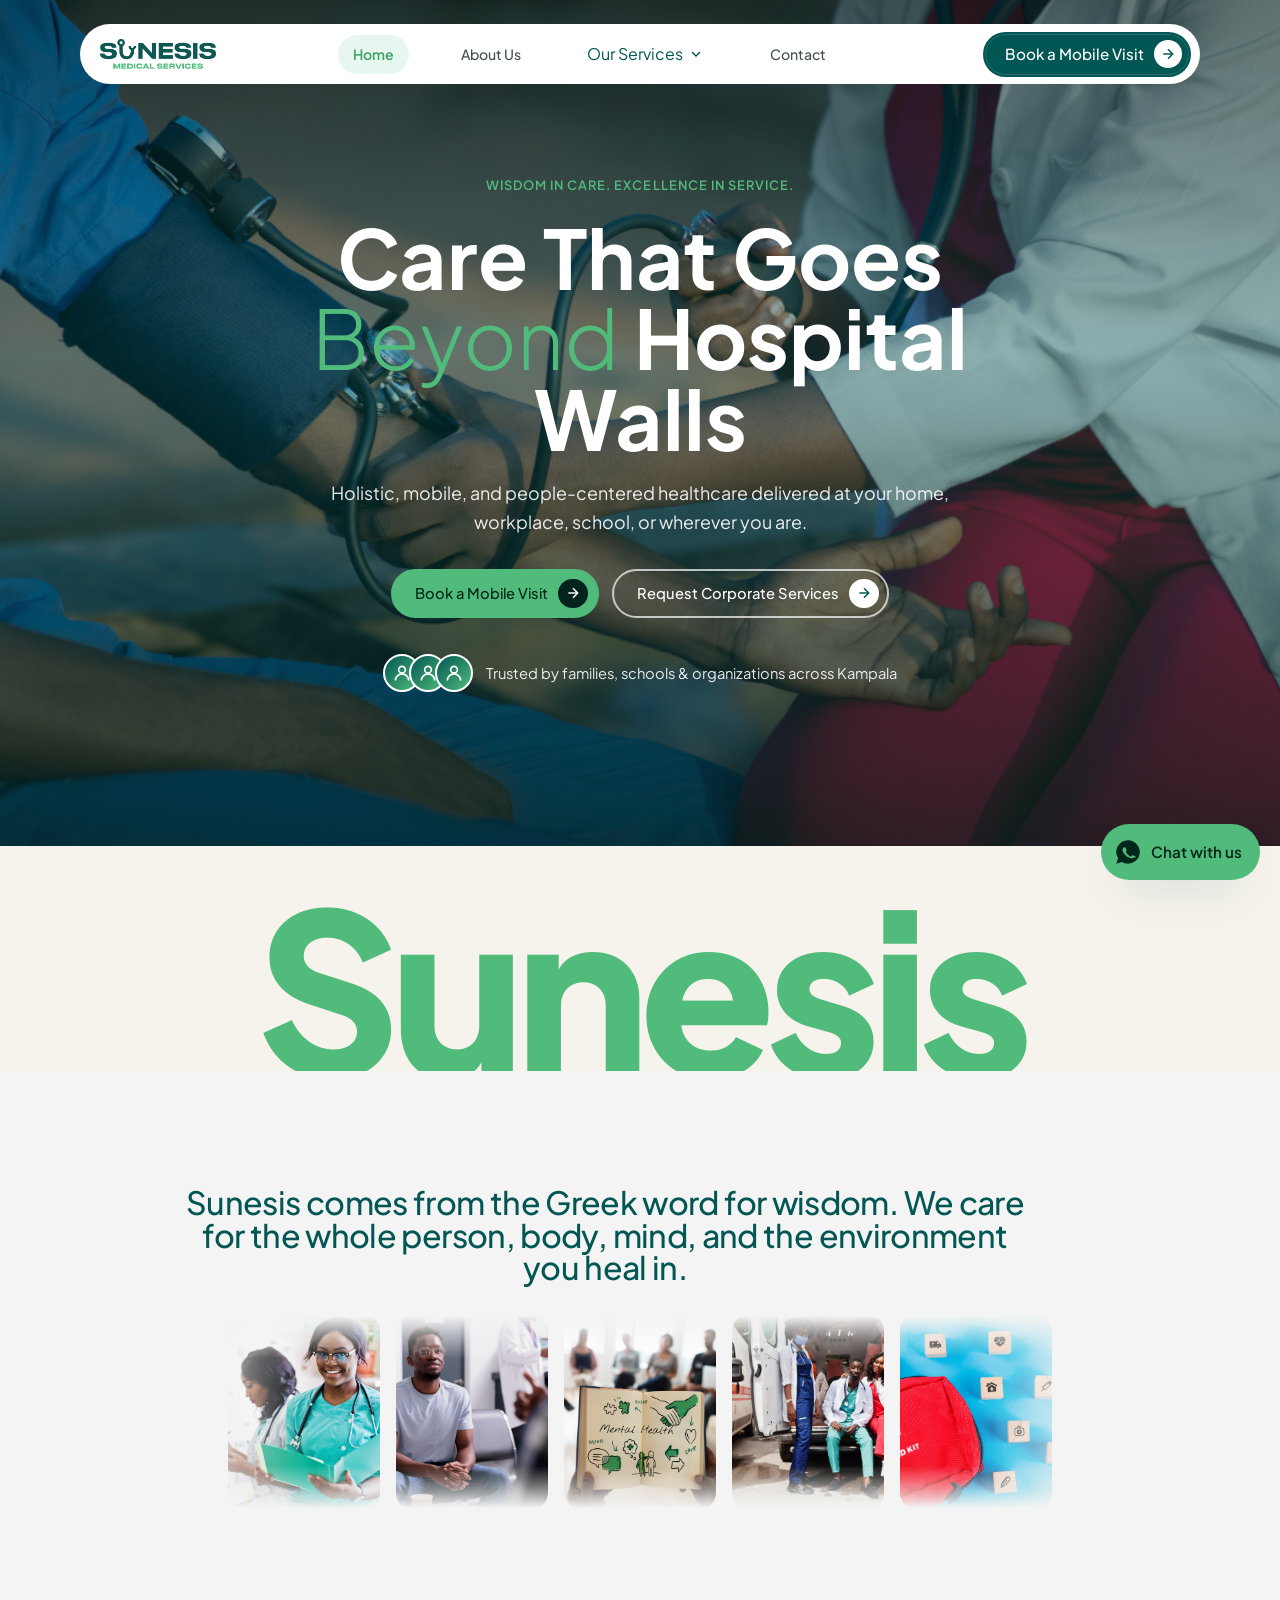
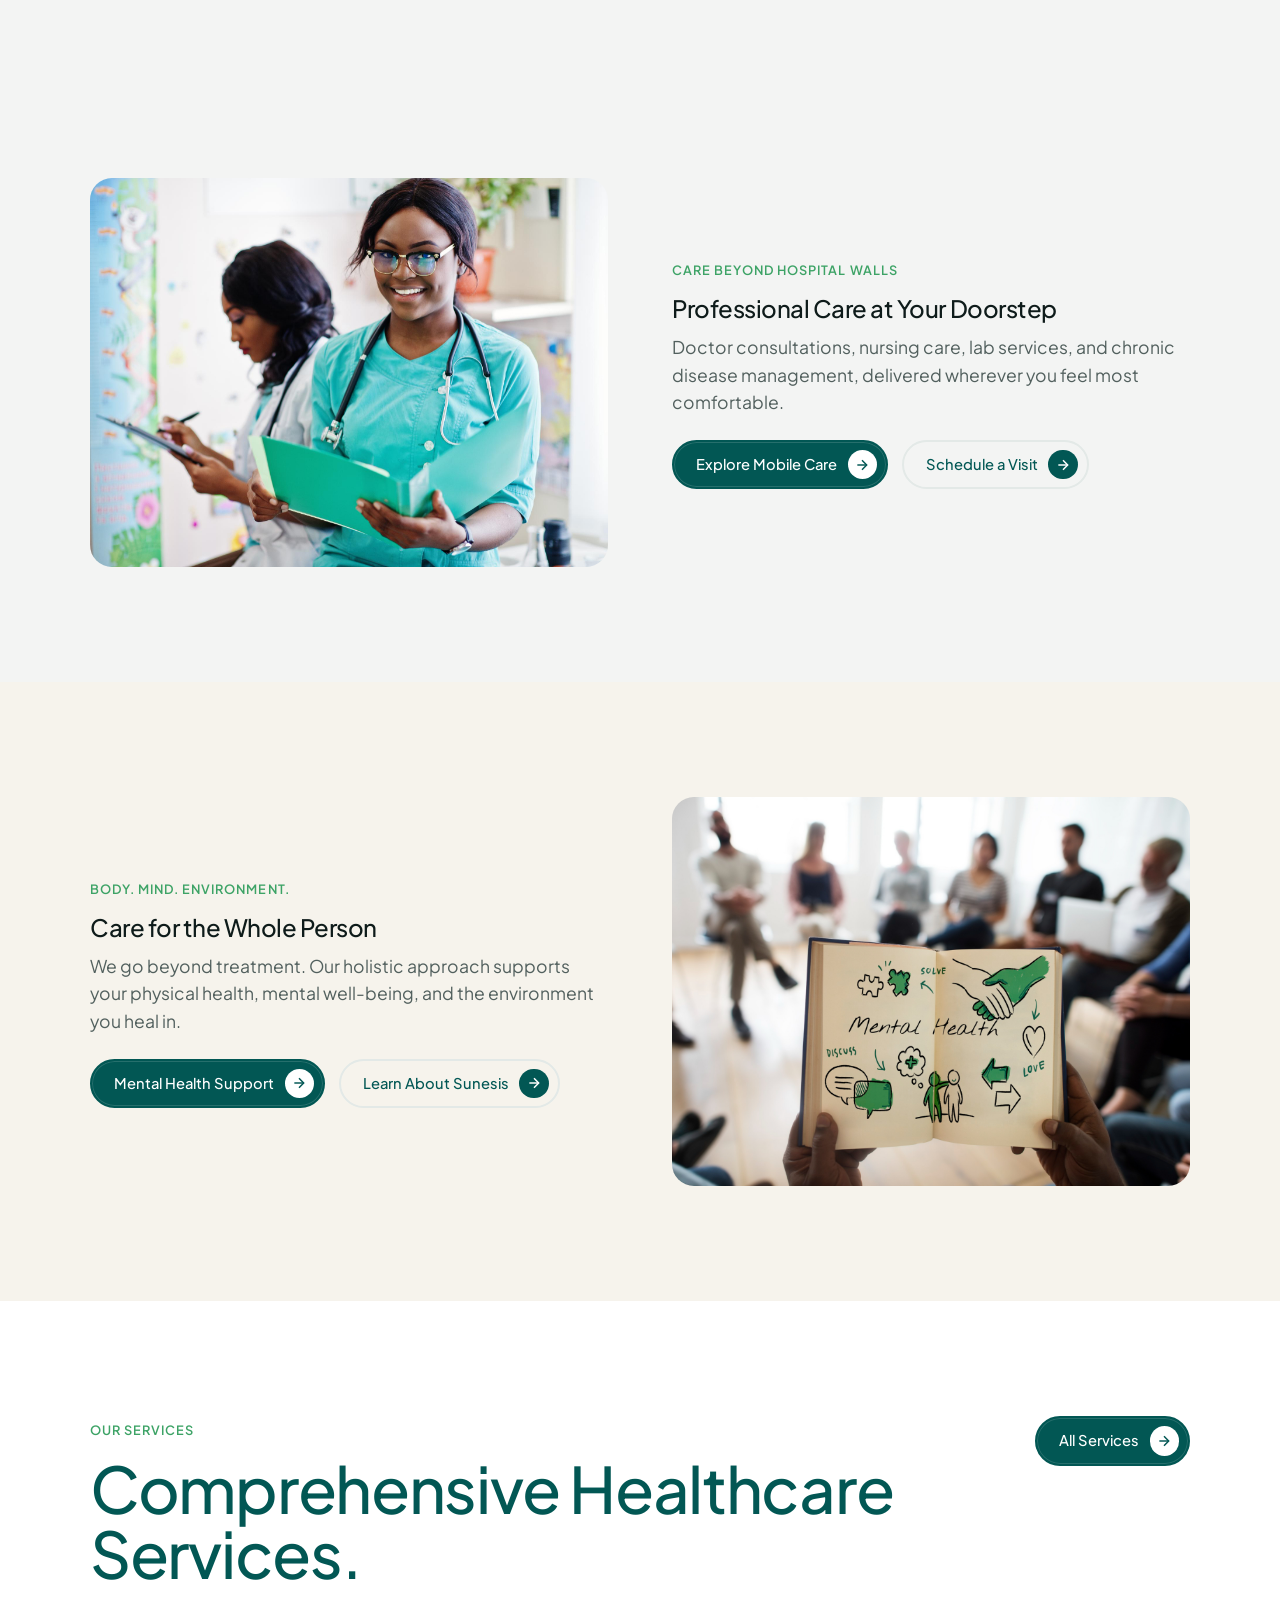
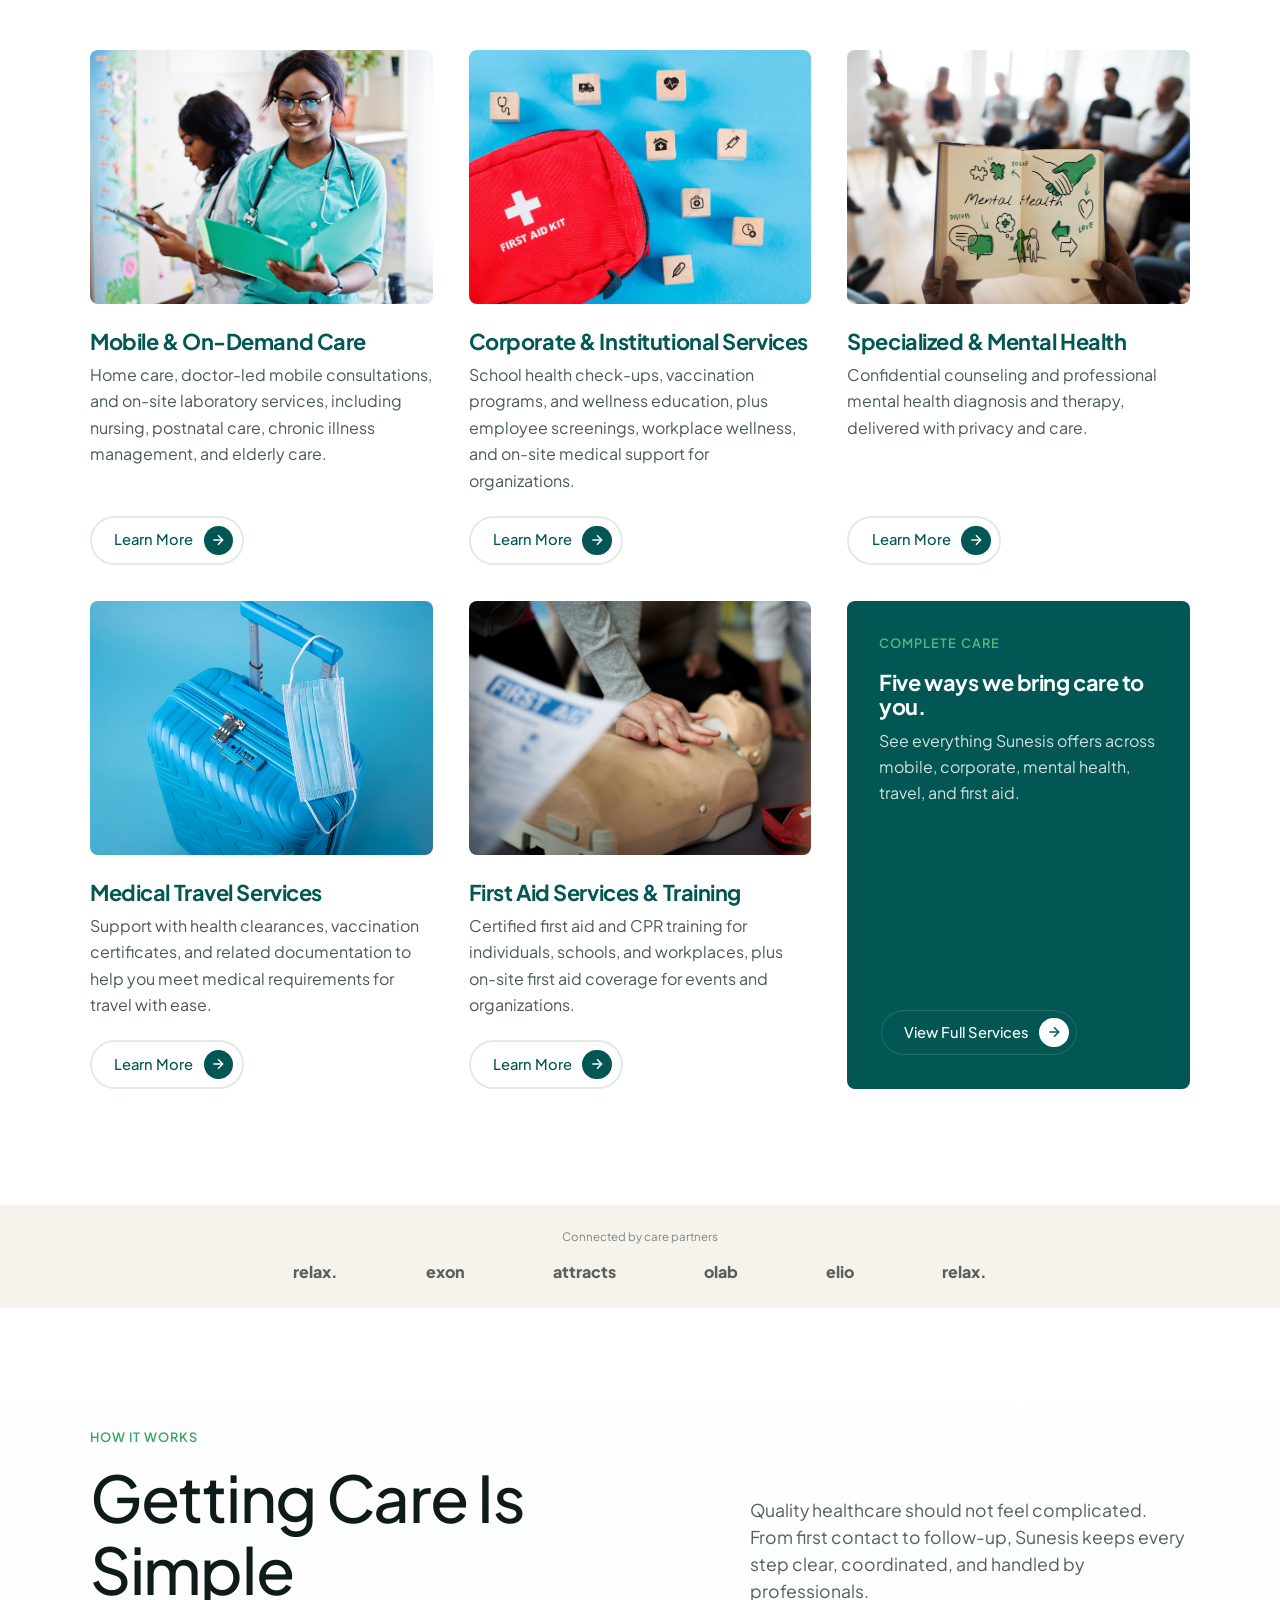
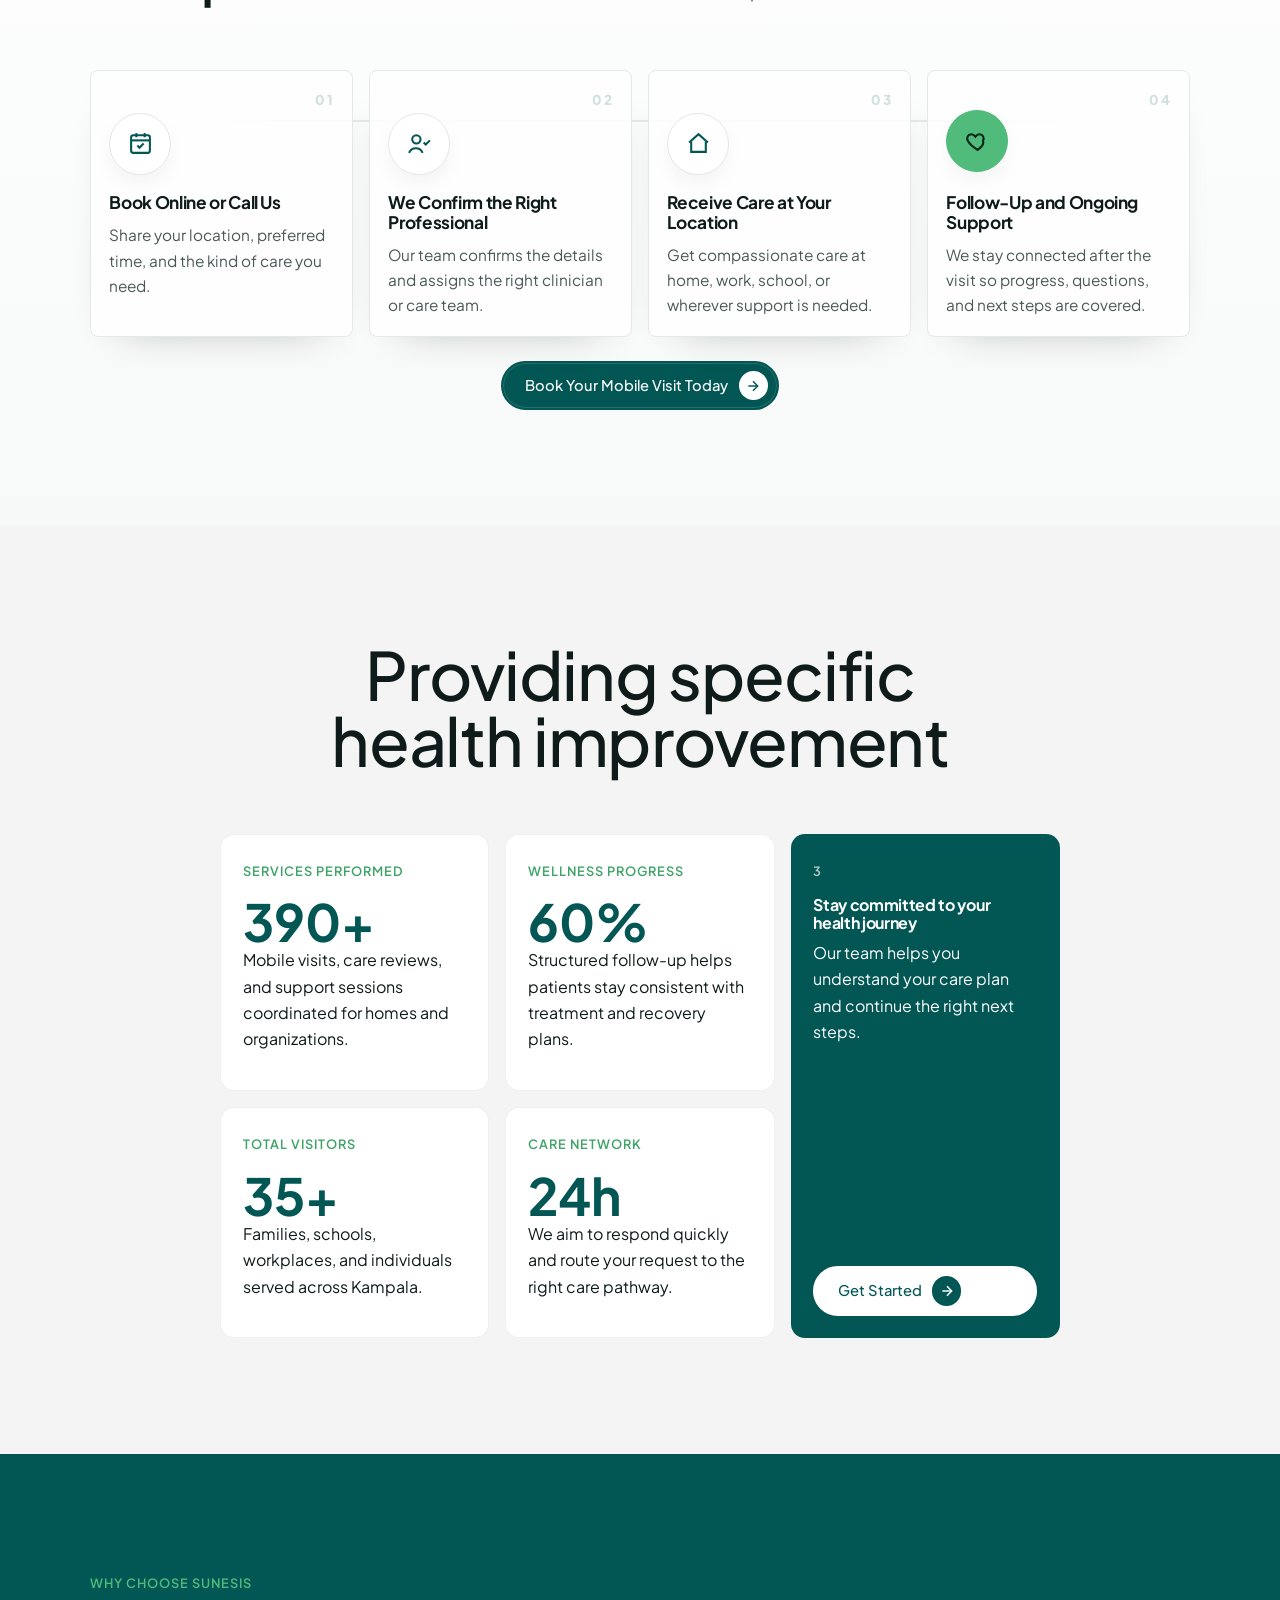
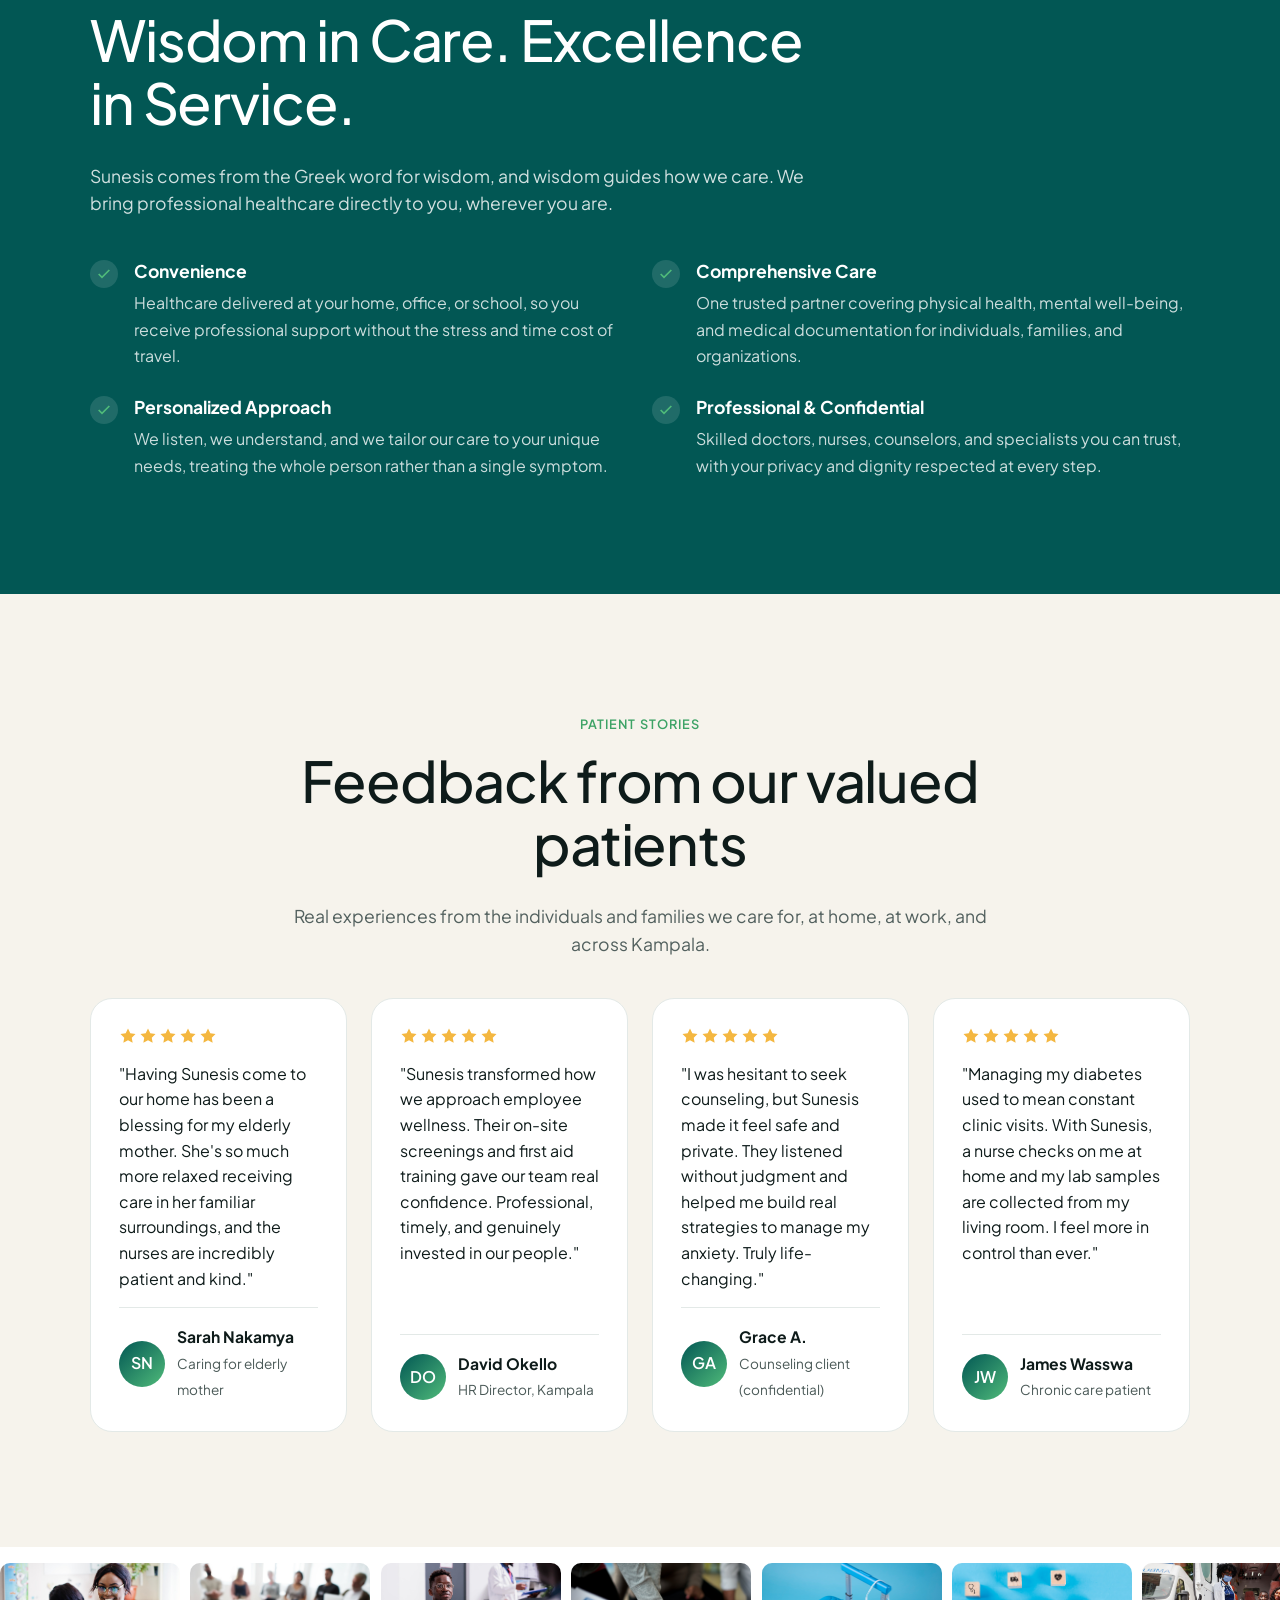
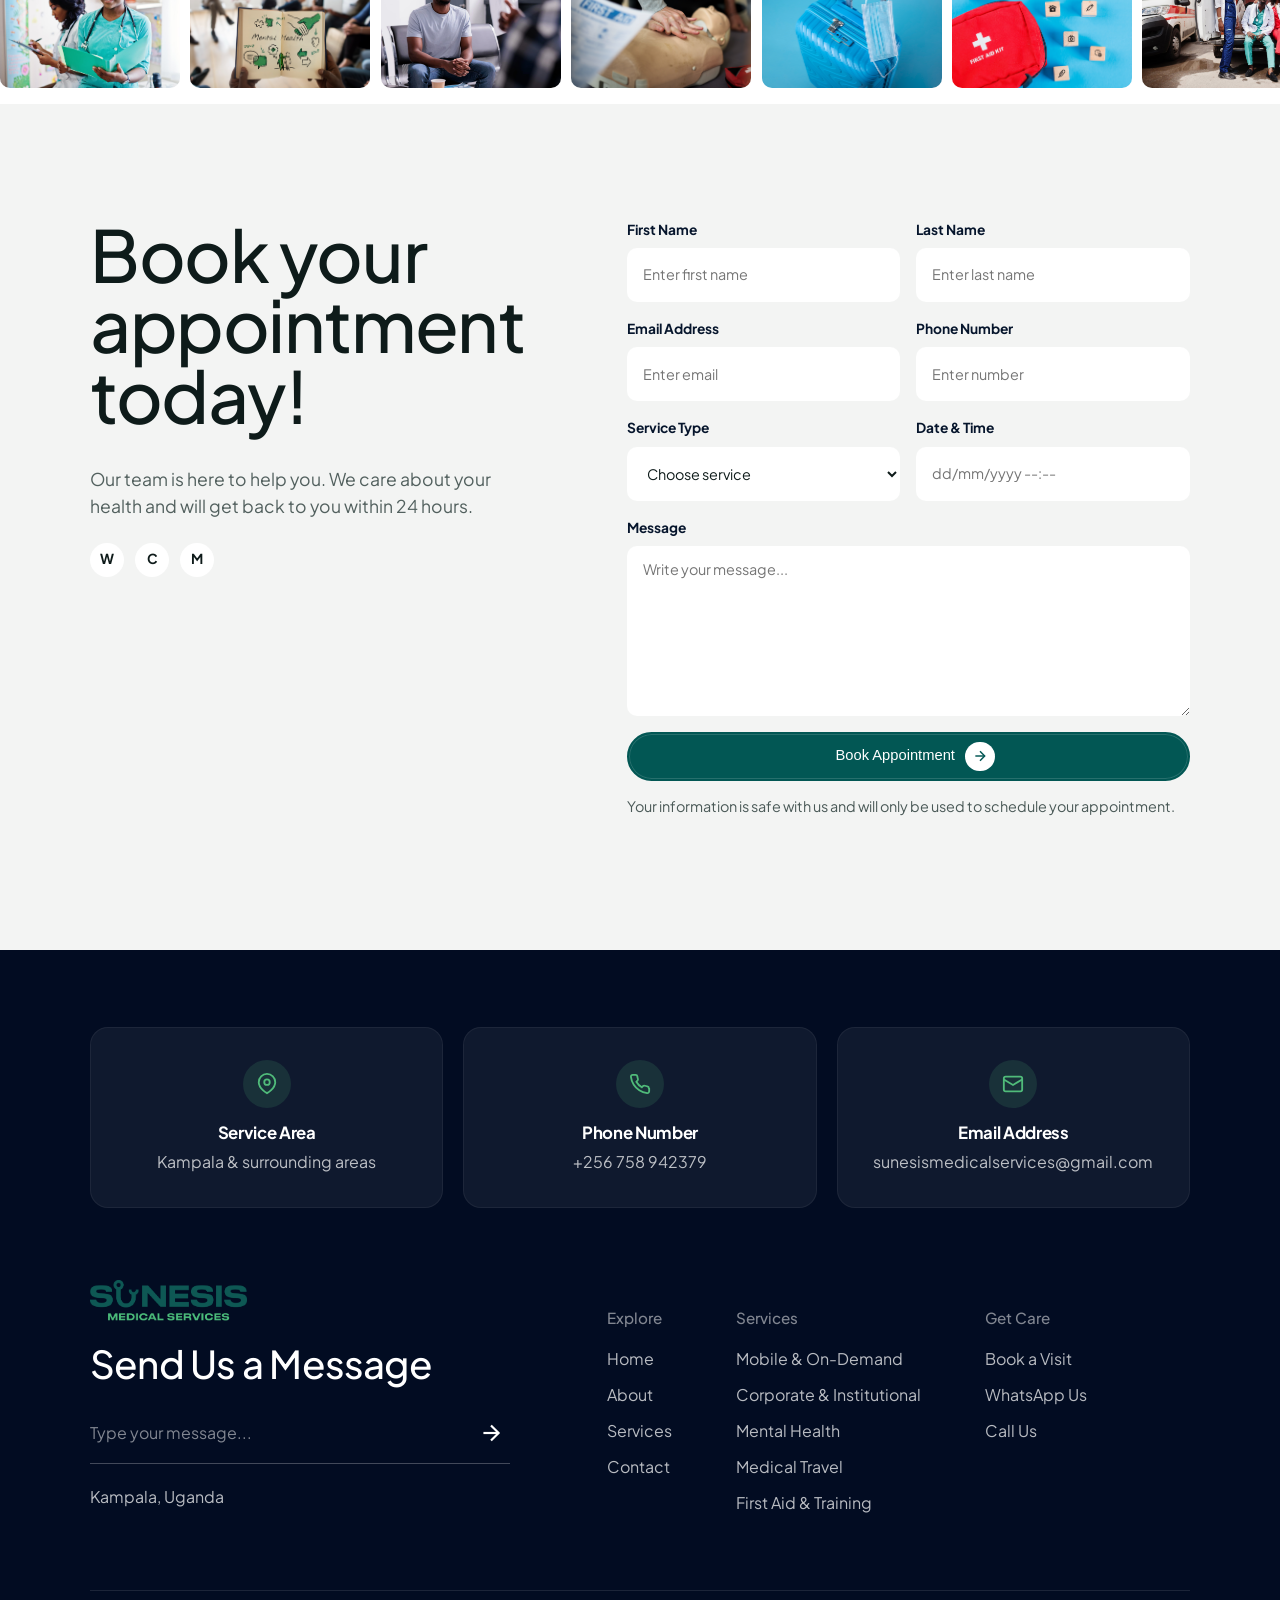
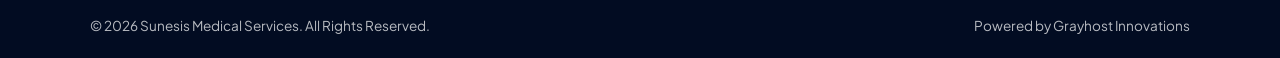
==== commit 915862d6: "pages" ====
--- a/index.html
+++ b/index.html
@@ -8,7 +8,7 @@
 <meta name="author" content="Sunesis Medical Services">
 <link rel="preconnect" href="https://fonts.googleapis.com">
 <link rel="preconnect" href="https://fonts.gstatic.com" crossorigin>
-<link href="https://fonts.googleapis.com/css2?family=Plus+Jakarta+Sans:wght@400;500;600;700;800&display=swap" rel="stylesheet">
+<link href="https://fonts.googleapis.com/css2?family=Fraunces:opsz,wght@9..144,400;9..144,500;9..144,600;9..144,700&family=Plus+Jakarta+Sans:wght@400;500;600;700;800&display=swap" rel="stylesheet">
 <link rel="stylesheet" href="/assets/css/sunesis.css">
 <script type="application/ld+json">
 {
@@ -42,17 +42,33 @@
     <div class="nav__links">
       <a href="/" aria-current="page">Home</a>
       <a href="/about-us">About Us</a>
-      <a href="/services">Our Services</a>
+      <div class="nav-item has-dropdown">
+      <a href="/services" class="nav-item__top">Our Services <svg class="caret" viewBox="0 0 24 24" fill="none" stroke="currentColor" stroke-width="2"><polyline points="6 9 12 15 18 9"/></svg></a>
+      <div class="nav-dropdown">
+        <a href="/services/mobile-care">Mobile &amp; On-Demand Care</a>
+        <a href="/services/corporate-health">Corporate &amp; Institutional</a>
+        <a href="/services/mental-health">Specialized &amp; Mental Health</a>
+        <a href="/services/medical-travel">Medical Travel Services</a>
+        <a href="/services/first-aid">First Aid Services &amp; Training</a>
+      </div>
+    </div>
       <a href="/contact-us">Contact</a>
     </div>
     <a class="btn btn--primary" href="/appointment">Book a Mobile Visit <svg viewBox="0 0 24 24" fill="none" stroke="currentColor" stroke-width="2"><line x1="5" y1="12" x2="19" y2="12"/><polyline points="12 5 19 12 12 19"/></svg></a>
   </div>
 </nav>
 
-<!-- ===== Hero ===== -->
-<section class="hero" style="background-image:url('/assets/images/hero-section.jpg')">
+<!-- ===== Hero (centered, Healen-inspired) ===== -->
+<section class="hero hero--center" style="background-image:url('/assets/images/hero-section.jpg')">
   <div class="hero__inner">
     <div class="hero__content">
+      <span class="eyebrow">Wisdom in Care. Excellence in Service.</span>
+      <h1>Care That Goes <em>Beyond</em> Hospital Walls</h1>
+      <p>Holistic, mobile, and people-centered healthcare delivered at your home, workplace, school, or wherever you are.</p>
+      <div class="btn-row">
+        <a class="btn btn--accent" href="/appointment">Book a Mobile Visit <svg viewBox="0 0 24 24" fill="none" stroke="currentColor" stroke-width="2"><line x1="5" y1="12" x2="19" y2="12"/><polyline points="12 5 19 12 12 19"/></svg></a>
+        <a class="btn btn--ghost" href="/contact-us">Request Corporate Services <svg viewBox="0 0 24 24" fill="none" stroke="currentColor" stroke-width="2"><line x1="5" y1="12" x2="19" y2="12"/><polyline points="12 5 19 12 12 19"/></svg></a>
+      </div>
       <div class="trust-row">
         <div class="avatars">
           <span><svg viewBox="0 0 24 24" fill="none" stroke="currentColor" stroke-width="2"><circle cx="12" cy="8" r="4"/><path d="M4 21a8 8 0 0 1 16 0"/></svg></span>
@@ -61,37 +77,23 @@
         </div>
         <small>Trusted by families, schools &amp; organizations across Kampala</small>
       </div>
-      <span class="eyebrow" style="color:var(--green)">Wisdom in Care. Excellence in Service.</span>
-      <h1>Care That Goes <em>Beyond</em> Hospital Walls</h1>
-      <p>Holistic, mobile, and people-centered healthcare delivered at your home, workplace, school, or wherever you are.</p>
-      <div class="btn-row">
-        <a class="btn btn--primary" href="/appointment">Book a Mobile Visit <svg viewBox="0 0 24 24" fill="none" stroke="currentColor" stroke-width="2"><line x1="5" y1="12" x2="19" y2="12"/><polyline points="12 5 19 12 12 19"/></svg></a>
-        <a class="btn btn--ghost" href="/contact-us">Request Corporate Services <svg viewBox="0 0 24 24" fill="none" stroke="currentColor" stroke-width="2"><line x1="5" y1="12" x2="19" y2="12"/><polyline points="12 5 19 12 12 19"/></svg></a>
-      </div>
-    </div>
-  </div>
-  <div class="hero-cards">
-    <div class="hero-card">
-      <div class="label">Our Promise</div>
-      <div class="big">Wisdom in Care</div>
-      <div class="sub">Excellence in Service</div>
-    </div>
-    <div class="hero-card">
-      <div class="label">Whole-person care</div>
-      <div class="pill-list">
-        <span class="pill">Body</span>
-        <span class="pill pill--green">Mind</span>
-        <span class="pill">Environment</span>
-      </div>
-    </div>
-  </div>
-</section>
+    </div>
+  </div>
+</section>
+<!-- Wordmark band -->
+<div class="wordmark-band" aria-hidden="true"><span>Sunesis</span></div>
 
 <!-- ===== About Sunesis (single homepage version, collage treatment) ===== -->
 <section class="section about-collage">
   <div class="container">
-    <span class="eyebrow eyebrow--icon"><svg viewBox="0 0 24 24" fill="none" stroke="currentColor" stroke-width="2"><path d="M12 21s-7-4.4-9.3-8.7C1.2 9.4 2.8 6 6 6c2 0 3.2 1.2 4 2.3C10.8 7.2 12 6 14 6c3.2 0 4.8 3.4 3.3 6.3C19 16.6 12 21 12 21z"/></svg> Here When You Need Us</span>
-    <h2 class="fade-head">Sunesis comes from the Greek word for wisdom. <span class="muted">We care for the whole person, body, mind, and the environment you heal in.</span></h2>
+    <!-- <span class="eyebrow eyebrow--icon"><svg viewBox="0 0 24 24" fill="none" stroke="currentColor" stroke-width="2"><path d="M12 21s-7-4.4-9.3-8.7C1.2 9.4 2.8 6 6 6c2 0 3.2 1.2 4 2.3C10.8 7.2 12 6 14 6c3.2 0 4.8 3.4 3.3 6.3C19 16.6 12 21 12 21z"/></svg> Here When You Need Us</span> -->
+    <div class="services-showcase__head" style="text-align:center; font-size:10px; margin-bottom:2rem">
+      <div>
+        <!-- <span class="eyebrow">Our Services</span> -->
+        <h2 style="font-size:2rem">Sunesis comes from the Greek word for wisdom. We care for the whole person, body, mind, and the environment you heal in.</h2>
+      </div>
+    </div>
+    <!-- <h2 class="services-showcase__head">Sunesis comes from the Greek word for wisdom. We care for the whole person, body, mind, and the environment you heal in.</span></h2> -->
     <div class="collage-row">
       <img src="/assets/images/nurse-and-doctor.jpg" alt="Sunesis nurse and doctor on a home visit">
       <img src="/assets/images/counselling.jpg" alt="A supportive counseling session">
@@ -322,33 +324,47 @@
   </div>
 </section>
 
-<!-- ===== Testimonials ===== -->
-<section class="section">
-  <div class="container">
-    <div class="ref-section-title">
+<!-- ===== Testimonials (premium) ===== -->
+<section class="section section--surface" id="testimonials">
+  <div class="container">
+    <div class="sec-head sec-head--center">
+      <span class="eyebrow">Patient Stories</span>
       <h2>Feedback from our valued patients</h2>
-    </div>
-    <div class="testimonial-board">
-      <article class="tcard">
-        <div class="tcard__who"><span><strong>Home Care</strong><span>Mobile visit</span></span></div>
-        <p class="tcard__quote">Care at home gives patients privacy, comfort, and a calmer recovery environment.</p>
-      </article>
-      <article class="tcard tcard--teal">
-        <div class="tcard__who"><span><strong>Corporate Wellness</strong><span>On-site support</span></span></div>
-        <p class="tcard__quote">Structured screenings, first aid readiness, and practical wellness education help teams stay prepared.</p>
-      </article>
-      <article class="tcard tcard--green">
-        <div class="tcard__who"><span><strong>Mental Health</strong><span>Private support</span></span></div>
-        <p class="tcard__quote">Confidential sessions make emotional care easier to access and easier to sustain.</p>
-      </article>
-      <article class="tcard">
-        <div class="tcard__who"><span><strong>Chronic Care</strong><span>Follow-up</span></span></div>
-        <p class="tcard__quote">Ongoing checks and clear care plans help patients stay on track between visits.</p>
-      </article>
-      <article class="tcard">
-        <img src="/assets/images/first-aid-service.jpg" alt="Sunesis care feedback" style="width:100%;height:120px;object-fit:cover;border-radius:10px;margin-bottom:.75rem">
-        <div class="tcard__who"><span><strong>First Aid</strong><span>Training</span></span></div>
-        <p class="tcard__quote">Practical training gives families, schools, and workplaces confidence before emergencies happen.</p>
+      <p class="lead">Real experiences from the individuals and families we care for, at home, at work, and across Kampala.</p>
+    </div>
+    <!-- NEEDS CLIENT VERIFICATION: confirm these are real, attributed patient quotes and 5-star ratings before publishing -->
+    <div class="t-grid">
+      <article class="t-card">
+        <span class="stars" aria-label="Rated 5 out of 5"><svg viewBox="0 0 24 24" fill="currentColor"><path d="M12 2l3.1 6.3 6.9 1-5 4.9 1.2 6.8L12 17.8 5.8 21l1.2-6.8-5-4.9 6.9-1z"/></svg><svg viewBox="0 0 24 24" fill="currentColor"><path d="M12 2l3.1 6.3 6.9 1-5 4.9 1.2 6.8L12 17.8 5.8 21l1.2-6.8-5-4.9 6.9-1z"/></svg><svg viewBox="0 0 24 24" fill="currentColor"><path d="M12 2l3.1 6.3 6.9 1-5 4.9 1.2 6.8L12 17.8 5.8 21l1.2-6.8-5-4.9 6.9-1z"/></svg><svg viewBox="0 0 24 24" fill="currentColor"><path d="M12 2l3.1 6.3 6.9 1-5 4.9 1.2 6.8L12 17.8 5.8 21l1.2-6.8-5-4.9 6.9-1z"/></svg><svg viewBox="0 0 24 24" fill="currentColor"><path d="M12 2l3.1 6.3 6.9 1-5 4.9 1.2 6.8L12 17.8 5.8 21l1.2-6.8-5-4.9 6.9-1z"/></svg></span>
+        <p class="t-card__quote">"Having Sunesis come to our home has been a blessing for my elderly mother. She's so much more relaxed receiving care in her familiar surroundings, and the nurses are incredibly patient and kind."</p>
+        <div class="t-card__who">
+          <span class="avatar avatar--mono" aria-hidden="true">SN</span>
+          <span class="t-card__id"><strong>Sarah Nakamya</strong><span>Caring for elderly mother</span></span>
+        </div>
+      </article>
+      <article class="t-card">
+        <span class="stars" aria-label="Rated 5 out of 5"><svg viewBox="0 0 24 24" fill="currentColor"><path d="M12 2l3.1 6.3 6.9 1-5 4.9 1.2 6.8L12 17.8 5.8 21l1.2-6.8-5-4.9 6.9-1z"/></svg><svg viewBox="0 0 24 24" fill="currentColor"><path d="M12 2l3.1 6.3 6.9 1-5 4.9 1.2 6.8L12 17.8 5.8 21l1.2-6.8-5-4.9 6.9-1z"/></svg><svg viewBox="0 0 24 24" fill="currentColor"><path d="M12 2l3.1 6.3 6.9 1-5 4.9 1.2 6.8L12 17.8 5.8 21l1.2-6.8-5-4.9 6.9-1z"/></svg><svg viewBox="0 0 24 24" fill="currentColor"><path d="M12 2l3.1 6.3 6.9 1-5 4.9 1.2 6.8L12 17.8 5.8 21l1.2-6.8-5-4.9 6.9-1z"/></svg><svg viewBox="0 0 24 24" fill="currentColor"><path d="M12 2l3.1 6.3 6.9 1-5 4.9 1.2 6.8L12 17.8 5.8 21l1.2-6.8-5-4.9 6.9-1z"/></svg></span>
+        <p class="t-card__quote">"Sunesis transformed how we approach employee wellness. Their on-site screenings and first aid training gave our team real confidence. Professional, timely, and genuinely invested in our people."</p>
+        <div class="t-card__who">
+          <span class="avatar avatar--mono" aria-hidden="true">DO</span>
+          <span class="t-card__id"><strong>David Okello</strong><span>HR Director, Kampala</span></span>
+        </div>
+      </article>
+      <article class="t-card">
+        <span class="stars" aria-label="Rated 5 out of 5"><svg viewBox="0 0 24 24" fill="currentColor"><path d="M12 2l3.1 6.3 6.9 1-5 4.9 1.2 6.8L12 17.8 5.8 21l1.2-6.8-5-4.9 6.9-1z"/></svg><svg viewBox="0 0 24 24" fill="currentColor"><path d="M12 2l3.1 6.3 6.9 1-5 4.9 1.2 6.8L12 17.8 5.8 21l1.2-6.8-5-4.9 6.9-1z"/></svg><svg viewBox="0 0 24 24" fill="currentColor"><path d="M12 2l3.1 6.3 6.9 1-5 4.9 1.2 6.8L12 17.8 5.8 21l1.2-6.8-5-4.9 6.9-1z"/></svg><svg viewBox="0 0 24 24" fill="currentColor"><path d="M12 2l3.1 6.3 6.9 1-5 4.9 1.2 6.8L12 17.8 5.8 21l1.2-6.8-5-4.9 6.9-1z"/></svg><svg viewBox="0 0 24 24" fill="currentColor"><path d="M12 2l3.1 6.3 6.9 1-5 4.9 1.2 6.8L12 17.8 5.8 21l1.2-6.8-5-4.9 6.9-1z"/></svg></span>
+        <p class="t-card__quote">"I was hesitant to seek counseling, but Sunesis made it feel safe and private. They listened without judgment and helped me build real strategies to manage my anxiety. Truly life-changing."</p>
+        <div class="t-card__who">
+          <span class="avatar avatar--mono" aria-hidden="true">GA</span>
+          <span class="t-card__id"><strong>Grace A.</strong><span>Counseling client (confidential)</span></span>
+        </div>
+      </article>
+      <article class="t-card">
+        <span class="stars" aria-label="Rated 5 out of 5"><svg viewBox="0 0 24 24" fill="currentColor"><path d="M12 2l3.1 6.3 6.9 1-5 4.9 1.2 6.8L12 17.8 5.8 21l1.2-6.8-5-4.9 6.9-1z"/></svg><svg viewBox="0 0 24 24" fill="currentColor"><path d="M12 2l3.1 6.3 6.9 1-5 4.9 1.2 6.8L12 17.8 5.8 21l1.2-6.8-5-4.9 6.9-1z"/></svg><svg viewBox="0 0 24 24" fill="currentColor"><path d="M12 2l3.1 6.3 6.9 1-5 4.9 1.2 6.8L12 17.8 5.8 21l1.2-6.8-5-4.9 6.9-1z"/></svg><svg viewBox="0 0 24 24" fill="currentColor"><path d="M12 2l3.1 6.3 6.9 1-5 4.9 1.2 6.8L12 17.8 5.8 21l1.2-6.8-5-4.9 6.9-1z"/></svg><svg viewBox="0 0 24 24" fill="currentColor"><path d="M12 2l3.1 6.3 6.9 1-5 4.9 1.2 6.8L12 17.8 5.8 21l1.2-6.8-5-4.9 6.9-1z"/></svg></span>
+        <p class="t-card__quote">"Managing my diabetes used to mean constant clinic visits. With Sunesis, a nurse checks on me at home and my lab samples are collected from my living room. I feel more in control than ever."</p>
+        <div class="t-card__who">
+          <span class="avatar avatar--mono" aria-hidden="true">JW</span>
+          <span class="t-card__id"><strong>James Wasswa</strong><span>Chronic care patient</span></span>
+        </div>
       </article>
     </div>
   </div>
@@ -371,7 +387,7 @@
         <h2>Book your appointment today!</h2>
         <p class="lead">Our team is here to help you. We care about your health and will get back to you within 24 hours.</p>
         <div class="social-row">
-          <a href="https://wa.me/256758942379" aria-label="WhatsApp">W</a>
+          <a href="https://wa.me/256785065560" aria-label="WhatsApp">W</a>
           <a href="tel:+256758942379" aria-label="Call">C</a>
           <a href="mailto:sunesismedicalservices@gmail.com" aria-label="Email">M</a>
         </div>
@@ -452,7 +468,7 @@
           <h5>Get Care</h5>
           <ul>
             <li><a href="/appointment">Book a Visit</a></li>
-            <li><a href="https://wa.me/256758942379" target="_blank" rel="noopener">WhatsApp Us</a></li>
+            <li><a href="https://wa.me/256785065560" target="_blank" rel="noopener">WhatsApp Us</a></li>
             <li><a href="tel:+256758942379">Call Us</a></li>
           </ul>
         </div>
@@ -464,8 +480,9 @@
     </div>
   </div>
 </footer>
-<a class="wa-fab" href="https://wa.me/256758942379?text=Hi%2C%20I%27d%20like%20to%20book%20a%20mobile%20visit" target="_blank" rel="noopener" aria-label="Chat on WhatsApp">
+<a class="wa-fab" href="https://wa.me/256785065560?text=Hi%2C%20I%27d%20like%20to%20chat%20with%20Sunesis" target="_blank" rel="noopener" aria-label="Chat with us on WhatsApp">
   <svg viewBox="0 0 24 24" fill="currentColor"><path d="M12 2a10 10 0 0 0-8.5 15.3L2 22l4.8-1.5A10 10 0 1 0 12 2zm5.3 14.2c-.2.6-1.3 1.2-1.8 1.2-.5.1-1 .1-3-.8-2.5-1-4.1-3.6-4.2-3.8-.1-.2-1-1.3-1-2.5s.6-1.8.9-2c.2-.3.5-.3.7-.3h.5c.2 0 .4 0 .6.5l.8 1.9c.1.2.1.4 0 .5l-.4.6c-.2.2-.3.4-.1.7.2.3.8 1.3 1.7 2.1 1.2 1 2 1.3 2.3 1.5.2.1.4.1.6-.1l.7-.9c.2-.2.4-.2.6-.1l1.8.9c.2.1.4.2.5.3.1.2.1.7-.1 1.3z"/></svg>
+  <span class="wa-fab__label">Chat with us</span>
 </a>
 <button class="scroll-top" aria-label="Scroll to top">
   <svg viewBox="0 0 24 24" fill="none" stroke="currentColor" stroke-width="2"><polyline points="18 15 12 9 6 15"/></svg>
--- a/assets/css/sunesis.css
+++ b/assets/css/sunesis.css
@@ -363,10 +363,16 @@
 .page-hero p { color: rgba(255,255,255,.85); max-width: 640px; }
 
 /* ---- WhatsApp FAB + scroll top ---- */
-.wa-fab { position: fixed; right: 20px; bottom: 20px; z-index: 60; width: 58px; height: 58px; border-radius: 50%;
-  background: var(--green); color: #03261a; display: grid; place-items: center; box-shadow: var(--shadow); }
-.wa-fab:hover { background: var(--green-600); color: #fff; }
-.wa-fab svg { width: 30px; height: 30px; }
+.wa-fab { position: fixed; right: 20px; bottom: 20px; z-index: 60; display: inline-flex; align-items: center; gap: .55rem;
+  height: 56px; padding: 0 1.15rem 0 .8rem; border-radius: 999px;
+  background: var(--green); color: #03261a; box-shadow: var(--shadow); font-weight: 600; font-size: .95rem; }
+.wa-fab:hover { background: var(--green-600); color: #fff; transform: translateY(-2px); }
+.wa-fab svg { width: 28px; height: 28px; flex: none; }
+.wa-fab__label { white-space: nowrap; }
+@media (max-width: 600px) {
+  .wa-fab { width: 54px; height: 54px; padding: 0; gap: 0; justify-content: center; }
+  .wa-fab__label { display: none; }
+}
 .scroll-top { position: fixed; right: 20px; bottom: 90px; z-index: 60; width: 44px; height: 44px; border-radius: 50%;
   background: var(--teal); color: #fff; border: 0; display: grid; place-items: center; opacity: 0; pointer-events: none;
   transition: opacity .3s; cursor: pointer; }
@@ -454,6 +460,7 @@
 /* ---- Team grid (specialist cards) ---- */
 .team-head { display: flex; align-items: center; justify-content: space-between; gap: 1.5rem; flex-wrap: wrap; margin-bottom: 2.5rem; }
 .team-head .sec-head { margin-bottom: 0; }
+.team-head { display: flex; align-items: flex-end; justify-content: space-between; gap: 1.5rem; flex-wrap: wrap; margin-bottom: 2.5rem; }
 .team-grid { display: grid; grid-template-columns: repeat(4, 1fr); gap: 1.5rem; }
 @media (max-width: 900px) { .team-grid { grid-template-columns: repeat(2, 1fr); } }
 @media (max-width: 560px) { .team-grid { grid-template-columns: 1fr; } }
@@ -522,9 +529,9 @@
   padding-top: clamp(7.75rem, 12vw, 10rem);
   padding-bottom: clamp(4rem, 7vw, 6rem);
 }
-.page-hero .container {
+.page-hero .container:has(.page-hero__media) {
   display: grid;
-  grid-template-columns: minmax(0, 1fr) 300px;
+  grid-template-columns: minmax(0, 1fr) 320px;
   align-items: center;
   gap: clamp(2rem, 8vw, 7rem);
 }
@@ -840,18 +847,6 @@
   background: var(--footer-ink);
   padding-block: clamp(3rem, 6vw, 5rem) 1.3rem;
 }
-.site-footer::after {
-  content: "Sunesis";
-  position: absolute;
-  left: 50%;
-  bottom: -1.3rem;
-  transform: translateX(-50%);
-  font-size: clamp(5rem, 17vw, 16rem);
-  line-height: .75;
-  font-weight: 800;
-  color: rgba(255,255,255,.07);
-  pointer-events: none;
-}
 .site-footer .container { position: relative; z-index: 1; }
 .foot-card {
   border-radius: 18px;
@@ -870,6 +865,111 @@
   margin: 1.2rem 0;
 }
 
+@media (max-width: 700px) {
+  .site-footer {
+    padding-block: 2.2rem 1.1rem;
+  }
+  .foot-cards {
+    grid-template-columns: 1fr;
+    gap: .75rem;
+    margin-bottom: 2rem;
+  }
+  .foot-card {
+    min-height: auto;
+    padding: 1.15rem 1rem;
+    border-radius: 14px;
+    grid-template-columns: 42px 1fr;
+    column-gap: .85rem;
+    text-align: left;
+    place-items: center start;
+  }
+  .foot-card .ic {
+    width: 42px;
+    height: 42px;
+    margin: 0;
+    grid-row: span 2;
+  }
+  .foot-card h4 {
+    font-size: .95rem;
+    margin: 0 0 .15rem;
+  }
+  .foot-card p,
+  .foot-card a {
+    font-size: .86rem;
+    line-height: 1.35;
+    overflow-wrap: anywhere;
+  }
+  .foot-main {
+    grid-template-columns: 1fr;
+    gap: 2rem;
+    margin-top: 0;
+  }
+  .foot-brand img {
+    height: 36px;
+    margin-bottom: .8rem;
+  }
+  .foot-news {
+    max-width: 260px;
+    font-size: clamp(1.55rem, 8vw, 2rem);
+    line-height: 1.08;
+    margin: .8rem 0 1rem;
+  }
+  .news-form {
+    max-width: none;
+    width: 100%;
+    padding: .45rem 0 .7rem;
+  }
+  .news-form input {
+    min-width: 0;
+    font-size: .92rem;
+  }
+  .news-form button {
+    flex: none;
+    width: 38px;
+    height: 38px;
+    border-radius: 50%;
+    background: rgba(255,255,255,.08);
+  }
+  .foot-cols {
+    display: grid;
+    grid-template-columns: 1fr 1fr;
+    gap: 1.6rem 1.25rem;
+  }
+  .foot-cols > div:first-child {
+    grid-column: 1 / -1;
+  }
+  .foot-cols h5 {
+    margin-bottom: .65rem;
+    font-size: .82rem;
+  }
+  .foot-cols ul {
+    gap: .45rem;
+  }
+  .foot-cols a {
+    font-size: .88rem;
+    line-height: 1.35;
+  }
+  .colophon {
+    margin-top: 2.4rem;
+    padding-top: 1rem;
+    padding-bottom: 4.75rem;
+    display: grid;
+    gap: .4rem;
+    justify-content: stretch;
+    font-size: .76rem;
+    color: rgba(255,255,255,.56);
+  }
+}
+
+@media (max-width: 390px) {
+  .foot-cols {
+    grid-template-columns: 1fr;
+  }
+  .foot-cols > div:first-child {
+    grid-column: auto;
+  }
+}
+
 @media (max-width: 920px) {
   .page-hero .container,
   .split-feature,
@@ -898,3 +998,105 @@
   .logo-strip__row { flex-wrap: wrap; gap: 1rem 2rem; }
   .stat-row { flex-direction: column; gap: 1rem; }
 }
+
+/* ===== Nav: active-state pill + Our Services dropdown ===== */
+.nav__links > a, .nav-item__top {
+  padding: .5rem .95rem; border-radius: 999px; display: inline-flex; align-items: center; gap: .3rem;
+  transition: background .2s, color .2s;
+}
+.nav__links > a:hover, .nav-item__top:hover { background: var(--surface); }
+.nav__links > a[aria-current="page"], .nav-item__top[aria-current="page"] {
+  background: var(--green-100); color: var(--teal); font-weight: 600;
+}
+.nav-item { position: relative; }
+.nav-item__top .caret { width: 1em; height: 1em; transition: transform .2s; }
+.nav-item.has-dropdown:hover .caret,
+.nav-item.has-dropdown:focus-within .caret { transform: rotate(180deg); }
+.nav-dropdown {
+  position: absolute; top: calc(100% + .55rem); left: 50%;
+  transform: translateX(-50%) translateY(6px);
+  min-width: 252px; background: #fff; border: 1px solid var(--line);
+  border-radius: 16px; box-shadow: var(--shadow); padding: .5rem;
+  display: flex; flex-direction: column; gap: .12rem;
+  opacity: 0; visibility: hidden; transition: opacity .2s, transform .2s; z-index: 80;
+}
+.nav-item.has-dropdown:hover .nav-dropdown,
+.nav-item.has-dropdown:focus-within .nav-dropdown {
+  opacity: 1; visibility: visible; transform: translateX(-50%) translateY(0);
+}
+.nav-dropdown a {
+  padding: .6rem .85rem; border-radius: 10px; color: var(--ink);
+  font-size: .9rem; font-weight: 500; white-space: nowrap;
+}
+.nav-dropdown a:hover { background: var(--green-100); color: var(--teal); }
+
+@media (max-width: 920px) {
+  .nav__links > a, .nav-item__top, .nav-item.has-dropdown { width: 100%; }
+  .nav-item__top { justify-content: space-between; }
+  .nav-dropdown {
+    position: static; transform: none; opacity: 1; visibility: visible;
+    box-shadow: none; border: 0; border-left: 2px solid var(--line);
+    border-radius: 0; margin: .35rem 0 .35rem .55rem; padding: 0 0 0 .7rem; min-width: 0;
+  }
+  .nav-item__top .caret { transform: rotate(180deg); opacity: .5; }
+}
+
+/* ===== Single primary font (Plus Jakarta Sans, no serif) + warm cream surfaces ===== */
+:root { --cream: #f6f3ec; }
+/* Plus Jakarta Sans is the one family site-wide; headings stay sans with strong weight */
+h1, h2, h3, h4, .fade-head, .ref-section-title h2, .book-intro h1, .booking-copy h2, .foot-news {
+  font-family: var(--font);
+  letter-spacing: -0.02em;
+}
+.hero h1, .page-hero h1 { font-weight: 700; }
+.hero h1 em, .fade-head .muted { font-style: normal; }
+/* warm cream alternating sections (keep cool --surface for hovers/controls) */
+.section--surface { background: var(--cream); }
+.logo-strip { background: var(--cream); }
+
+/* ===== Hero: centered (Healen-inspired) + wordmark band ===== */
+.hero--center { text-align: center; align-items: center; min-height: clamp(640px, 94vh, 900px); }
+.hero--center::before {
+  background: linear-gradient(180deg, rgba(4,35,31,.58) 0%, rgba(2,87,84,.40) 42%, rgba(4,35,31,.82) 100%);
+}
+.hero--center .hero__inner {
+  display: flex; justify-content: center;
+  padding-top: clamp(8rem, 14vh, 11rem); padding-bottom: clamp(3rem, 7vw, 5.5rem);
+}
+.hero--center .hero__content { max-width: 880px; margin: 0 auto; }
+.hero--center .eyebrow { color: var(--green); }
+.hero--center h1 { font-size: clamp(2.8rem, 6.4vw, 5.4rem); margin-bottom: 1.25rem; }
+.hero--center h1 em { color: var(--green); font-style: normal; }
+.hero--center p { max-width: 620px; margin: 0 auto 0; font-size: clamp(1.05rem, 1.4vw, 1.25rem); color: rgba(255,255,255,.9); }
+.hero--center .btn-row { justify-content: center; margin-top: 2rem; }
+.hero--center .trust-row { justify-content: center; margin-top: 2.25rem; }
+.hero--center .trust-row small { color: rgba(255,255,255,.9); }
+
+.wordmark-band {
+  background: var(--cream); text-align: center; overflow: hidden; line-height: 0;
+  padding: clamp(1.5rem, 4vw, 3rem) 0 0;
+}
+.wordmark-band span {
+  display: inline-block; font-weight: 800; color: var(--green);
+  font-size: clamp(3.5rem, 17.5vw, 15rem); line-height: .82; letter-spacing: -0.045em;
+  margin-bottom: -0.1em;
+}
+@media (max-width: 600px) {
+  .wordmark-band span { font-size: 19vw; }
+}
+
+/* ===== Premium testimonials grid ===== */
+.t-grid { display: grid; grid-template-columns: repeat(4, 1fr); gap: 1.5rem; }
+@media (max-width: 1024px) { .t-grid { grid-template-columns: repeat(2, 1fr); } }
+@media (max-width: 560px) { .t-grid { grid-template-columns: 1fr; } }
+.t-card { background: #fff; border: 1px solid var(--line); border-radius: var(--radius);
+  padding: 1.75rem; display: flex; flex-direction: column; gap: 1rem;
+  transition: box-shadow .2s, transform .2s; }
+.t-card:hover { box-shadow: var(--shadow); transform: translateY(-3px); }
+.t-card .stars { color: #f4b740; display: inline-flex; gap: 2px; }
+.t-card .stars svg { width: 18px; height: 18px; }
+.t-card__quote { color: var(--ink); margin: 0; line-height: 1.6; flex: 1; }
+.t-card__who { display: flex; align-items: center; gap: .75rem; padding-top: 1rem; border-top: 1px solid var(--line); }
+.t-card__who .avatar { width: 46px; height: 46px; }
+.t-card__id strong { display: block; font-size: .98rem; color: var(--ink); }
+.t-card__id span { color: var(--ink-60); font-size: .85rem; }
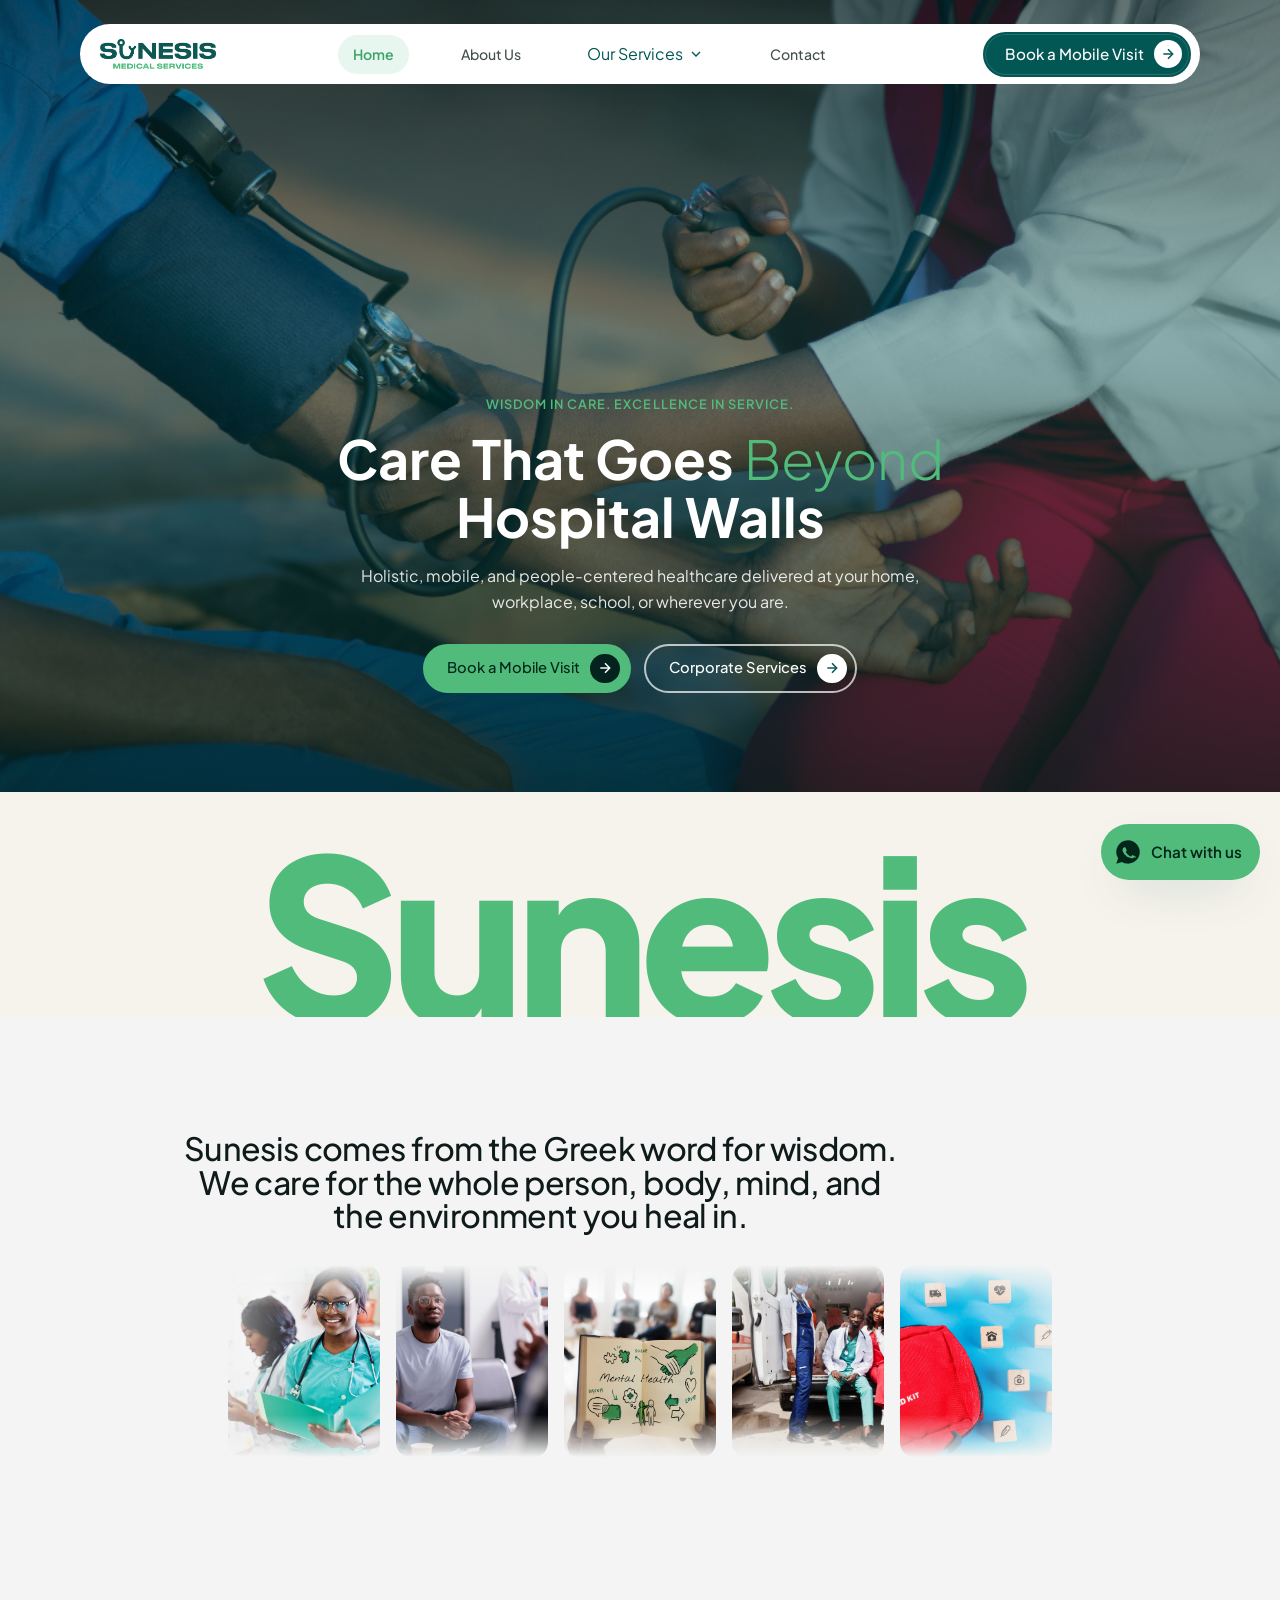
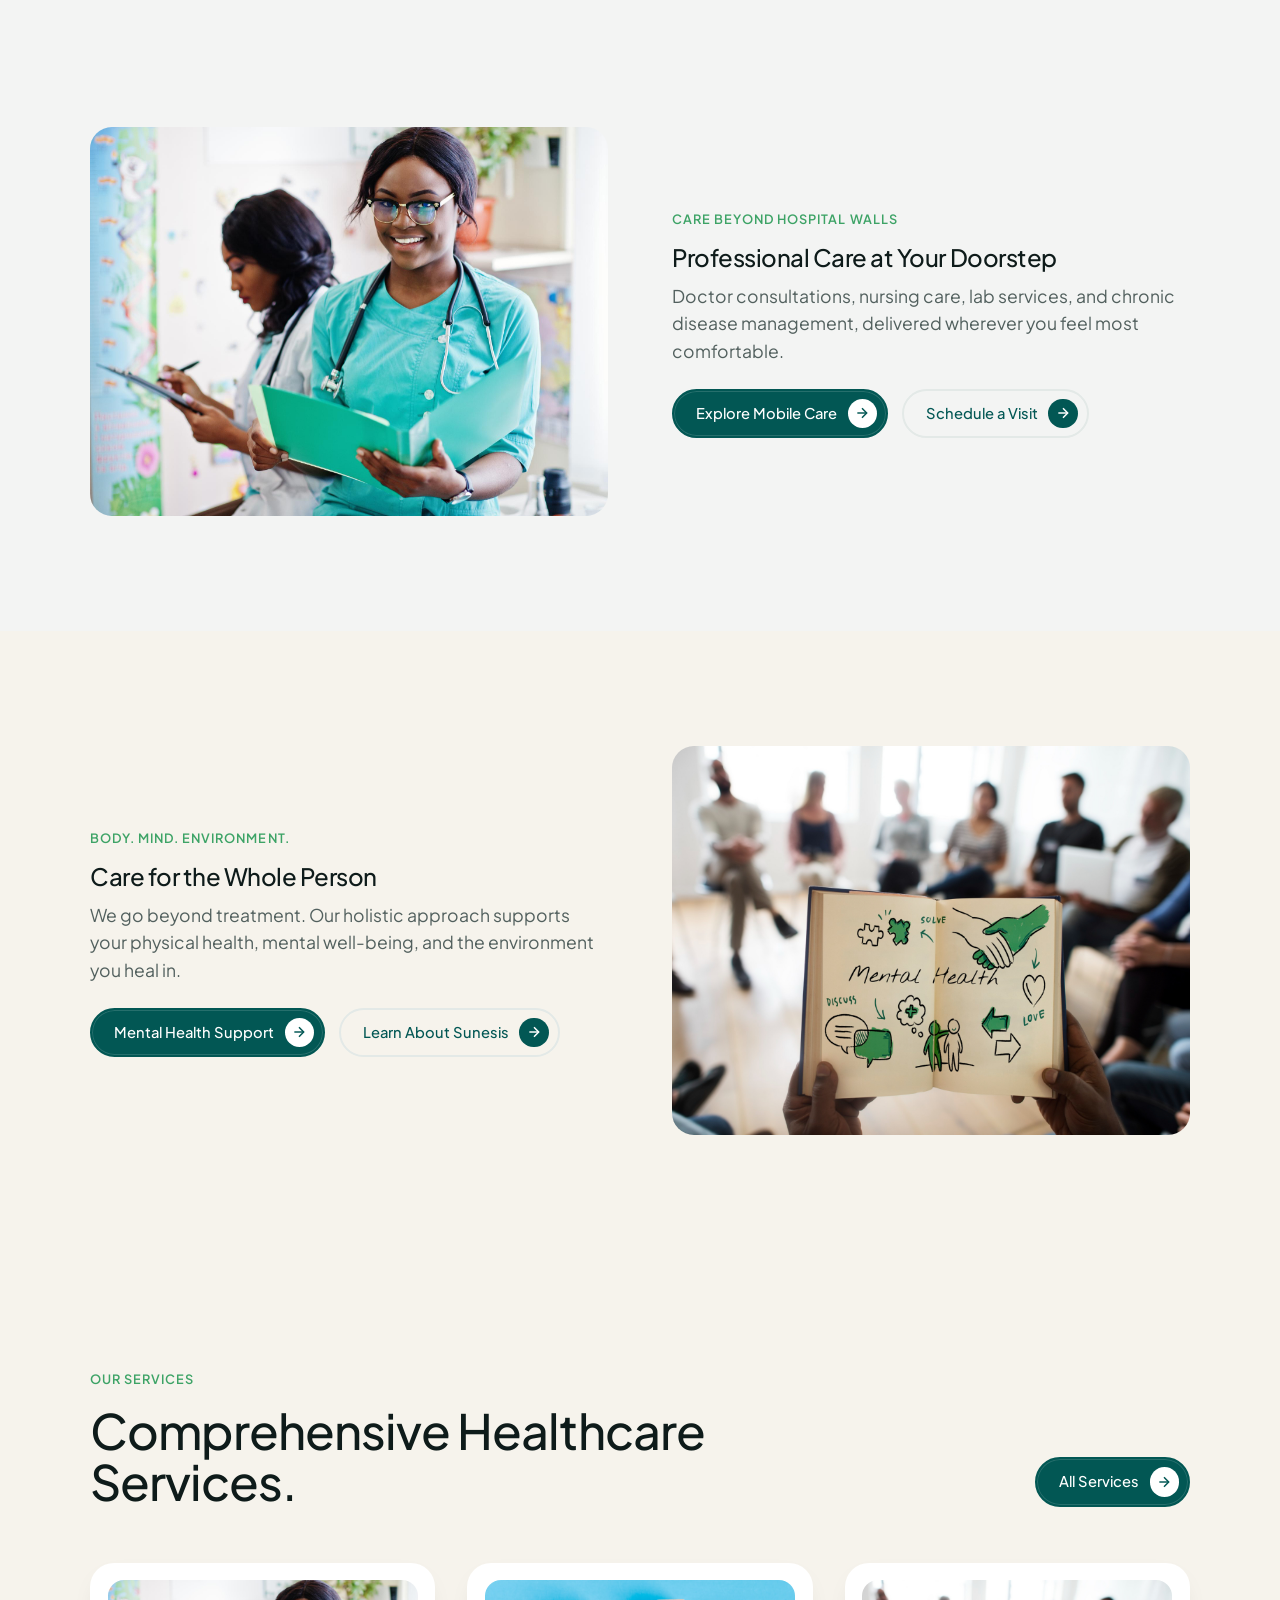
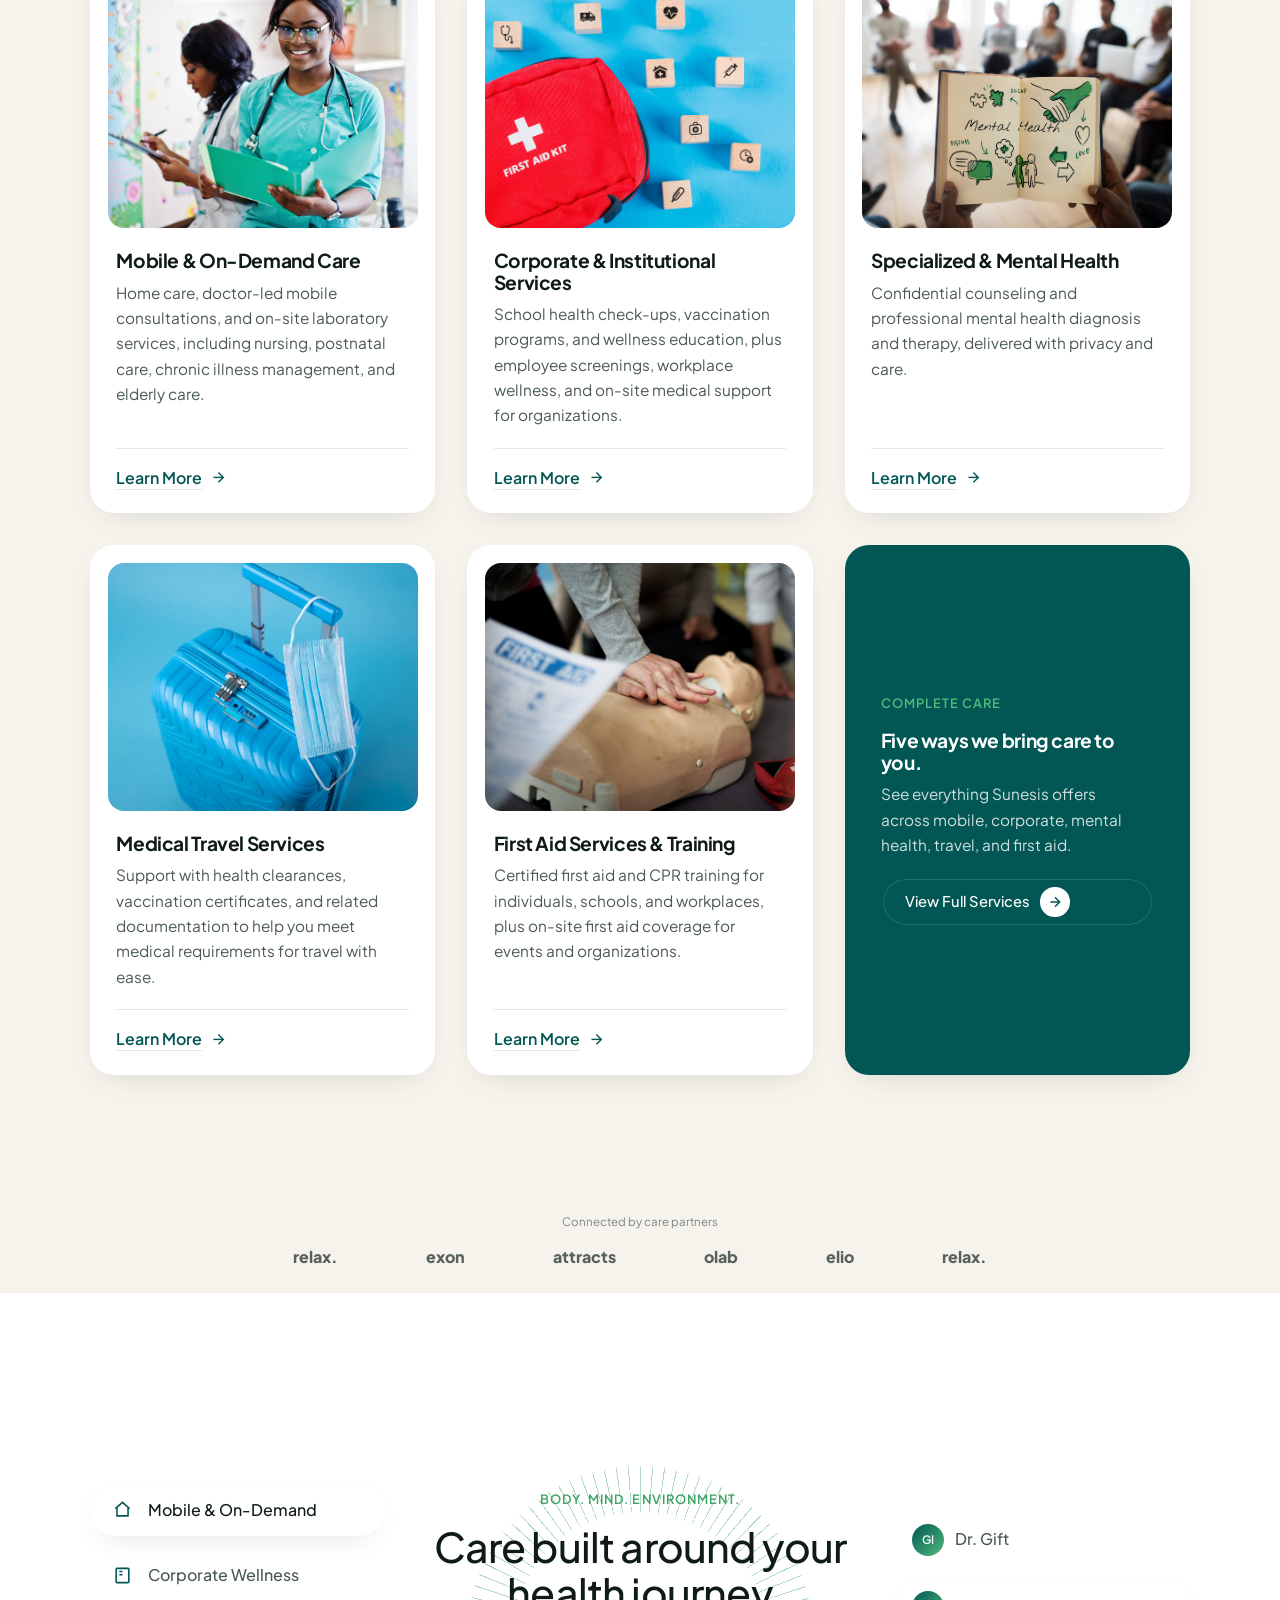
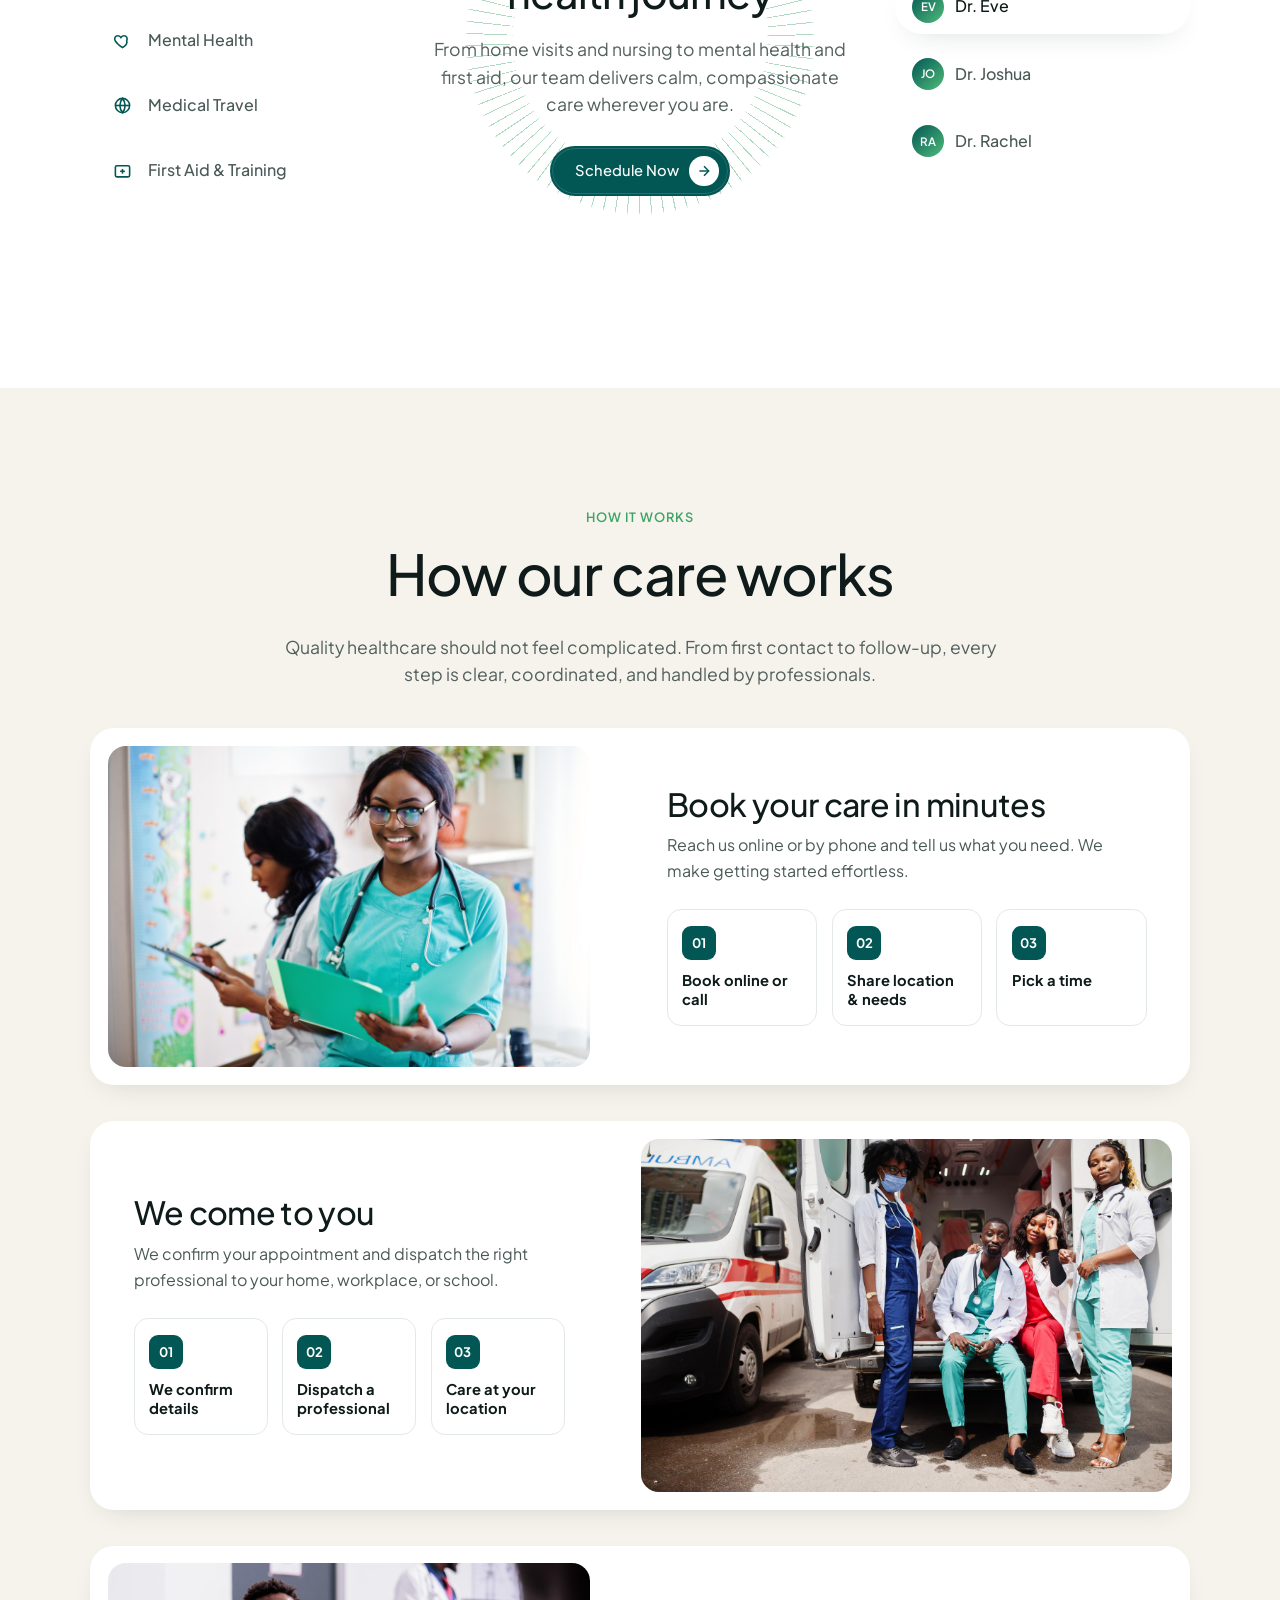
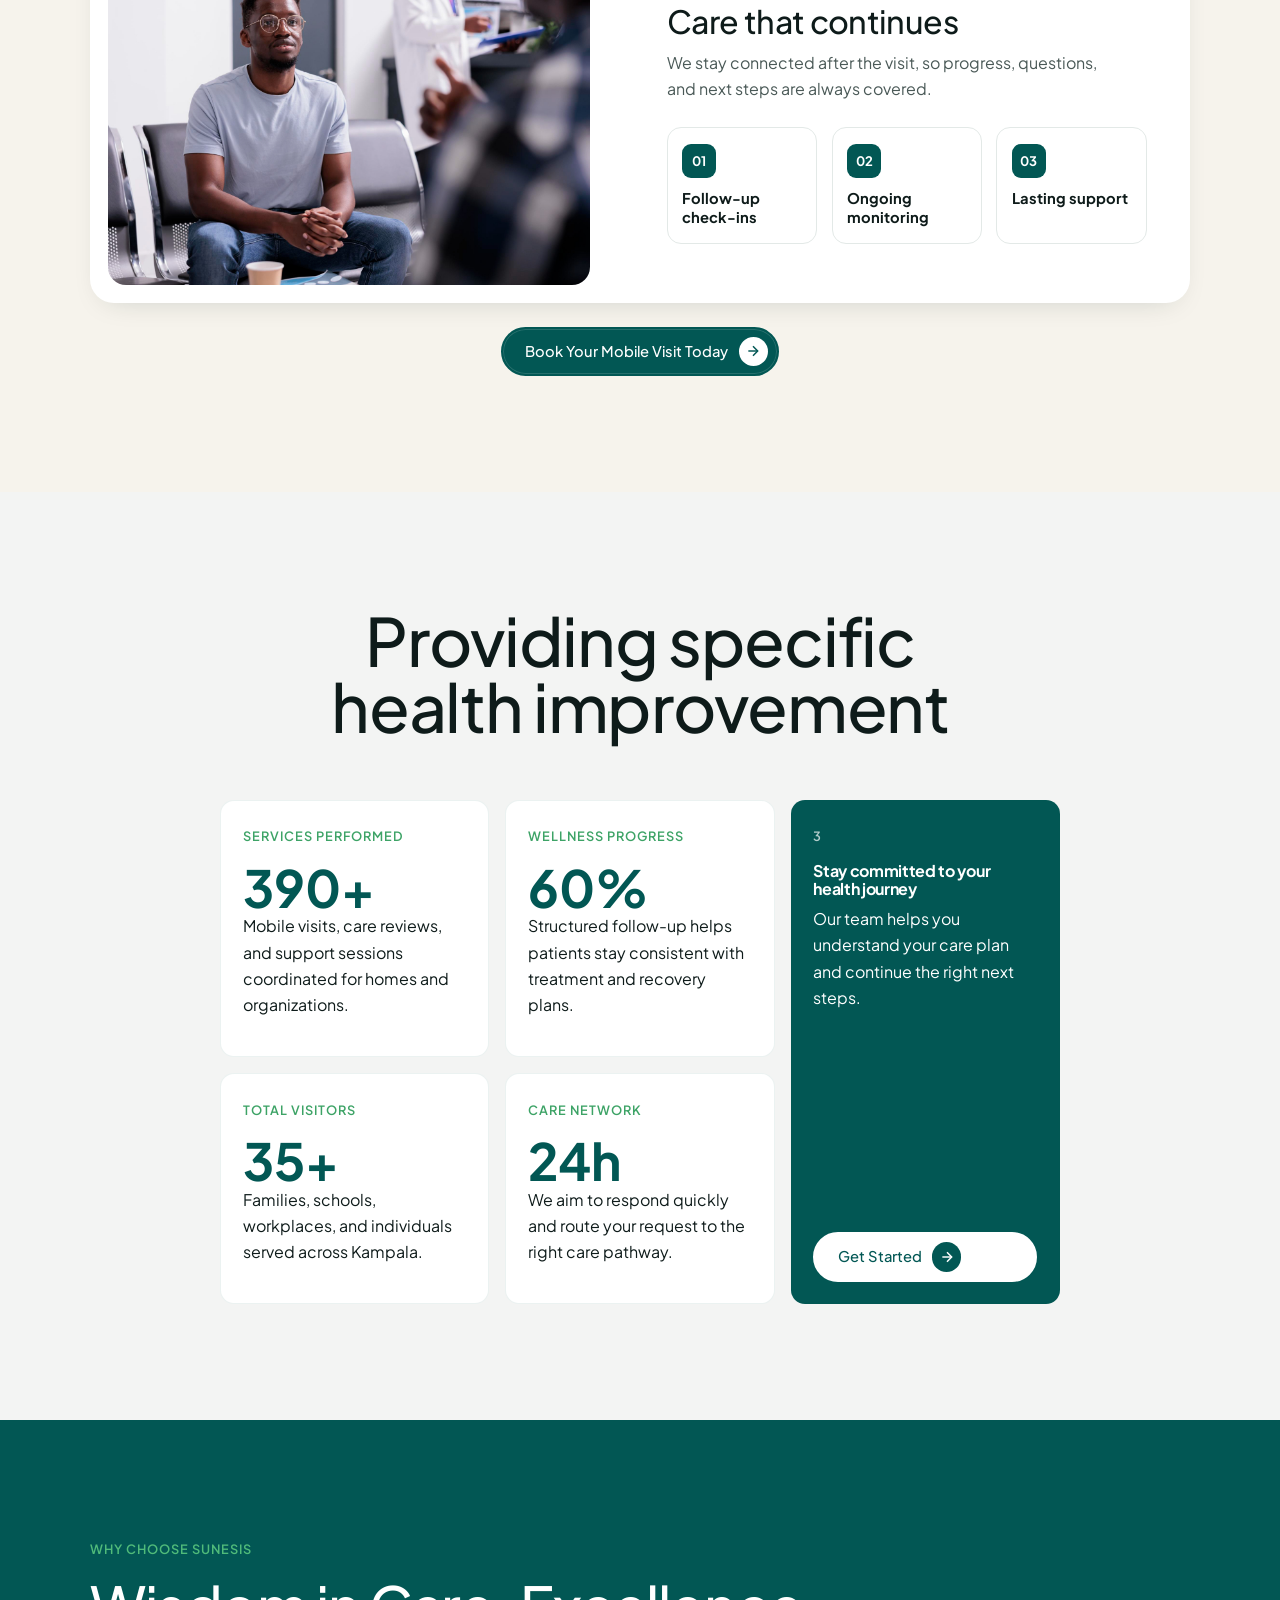
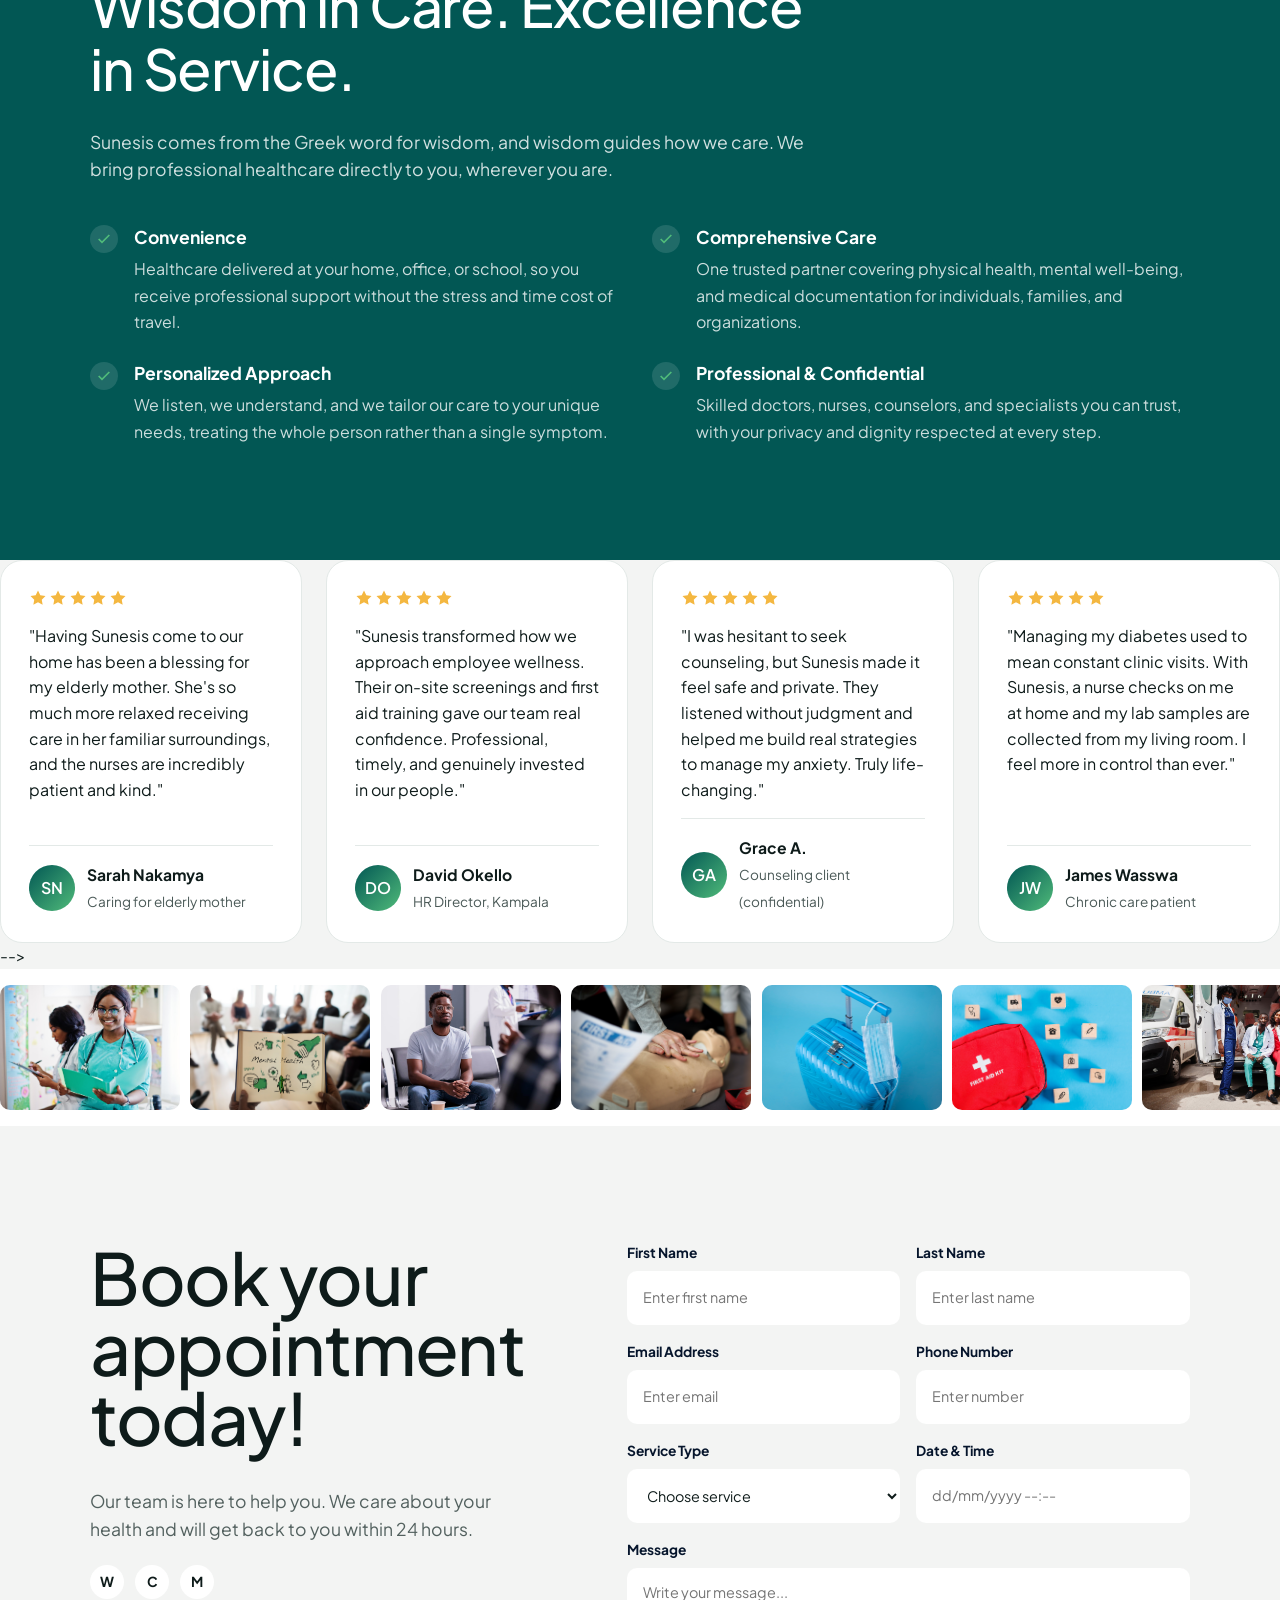
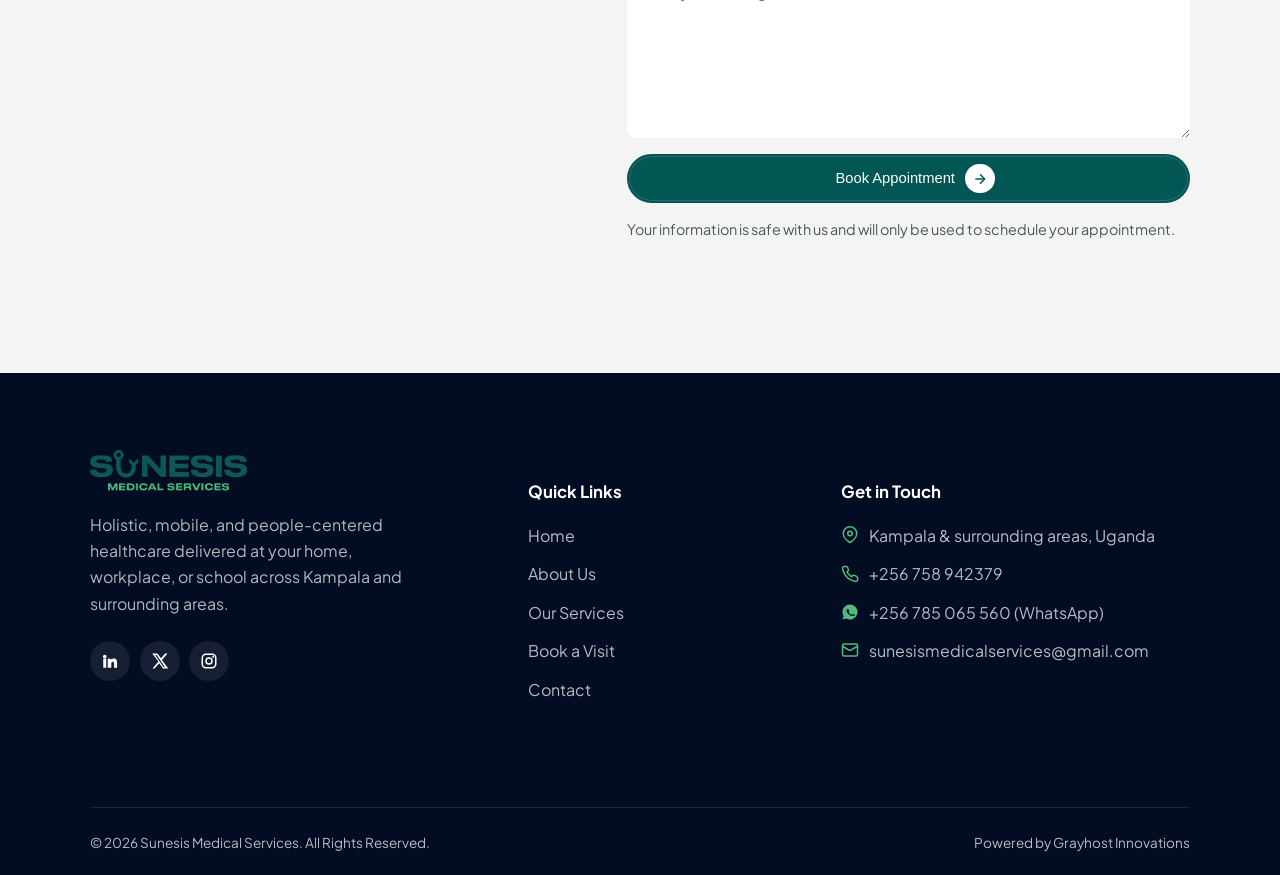
==== commit f2bf5744: "final touches" ====
--- a/index.html
+++ b/index.html
@@ -67,15 +67,7 @@
       <p>Holistic, mobile, and people-centered healthcare delivered at your home, workplace, school, or wherever you are.</p>
       <div class="btn-row">
         <a class="btn btn--accent" href="/appointment">Book a Mobile Visit <svg viewBox="0 0 24 24" fill="none" stroke="currentColor" stroke-width="2"><line x1="5" y1="12" x2="19" y2="12"/><polyline points="12 5 19 12 12 19"/></svg></a>
-        <a class="btn btn--ghost" href="/contact-us">Request Corporate Services <svg viewBox="0 0 24 24" fill="none" stroke="currentColor" stroke-width="2"><line x1="5" y1="12" x2="19" y2="12"/><polyline points="12 5 19 12 12 19"/></svg></a>
-      </div>
-      <div class="trust-row">
-        <div class="avatars">
-          <span><svg viewBox="0 0 24 24" fill="none" stroke="currentColor" stroke-width="2"><circle cx="12" cy="8" r="4"/><path d="M4 21a8 8 0 0 1 16 0"/></svg></span>
-          <span><svg viewBox="0 0 24 24" fill="none" stroke="currentColor" stroke-width="2"><circle cx="12" cy="8" r="4"/><path d="M4 21a8 8 0 0 1 16 0"/></svg></span>
-          <span><svg viewBox="0 0 24 24" fill="none" stroke="currentColor" stroke-width="2"><circle cx="12" cy="8" r="4"/><path d="M4 21a8 8 0 0 1 16 0"/></svg></span>
-        </div>
-        <small>Trusted by families, schools &amp; organizations across Kampala</small>
+        <a class="btn btn--ghost" href="/contact-us">Corporate Services <svg viewBox="0 0 24 24" fill="none" stroke="currentColor" stroke-width="2"><line x1="5" y1="12" x2="19" y2="12"/><polyline points="12 5 19 12 12 19"/></svg></a>
       </div>
     </div>
   </div>
@@ -170,31 +162,31 @@
         <img src="/assets/images/nurse-and-doctor.jpg" alt="Sunesis medical professionals preparing for a mobile care visit">
         <h4>Mobile &amp; On-Demand Care</h4>
         <p>Home care, doctor-led mobile consultations, and on-site laboratory services, including nursing, postnatal care, chronic illness management, and elderly care.</p>
-        <a class="btn btn--ghost" href="/services/mobile-care">Learn More</a>
+        <a class="tile-link" href="/services/mobile-care">Learn More <svg viewBox="0 0 24 24" fill="none" stroke="currentColor" stroke-width="2"><line x1="5" y1="12" x2="19" y2="12"/><polyline points="12 5 19 12 12 19"/></svg></a>
       </article>
       <article class="service-tile reveal">
         <img src="/assets/images/first-aid-service.jpg" alt="On-site medical support and first aid setup">
         <h4>Corporate &amp; Institutional Services</h4>
         <p>School health check-ups, vaccination programs, and wellness education, plus employee screenings, workplace wellness, and on-site medical support for organizations.</p>
-        <a class="btn btn--ghost" href="/services/corporate-health">Learn More</a>
+        <a class="tile-link" href="/services/corporate-health">Learn More <svg viewBox="0 0 24 24" fill="none" stroke="currentColor" stroke-width="2"><line x1="5" y1="12" x2="19" y2="12"/><polyline points="12 5 19 12 12 19"/></svg></a>
       </article>
       <article class="service-tile reveal">
         <img src="/assets/images/mental-health.jpg" alt="A calm mental health support session">
         <h4>Specialized &amp; Mental Health</h4>
         <p>Confidential counseling and professional mental health diagnosis and therapy, delivered with privacy and care.</p>
-        <a class="btn btn--ghost" href="/services/mental-health">Learn More</a>
+        <a class="tile-link" href="/services/mental-health">Learn More <svg viewBox="0 0 24 24" fill="none" stroke="currentColor" stroke-width="2"><line x1="5" y1="12" x2="19" y2="12"/><polyline points="12 5 19 12 12 19"/></svg></a>
       </article>
       <article class="service-tile reveal">
         <img src="/assets/images/medical-travel.jpg" alt="Medical travel support and documentation">
         <h4>Medical Travel Services</h4>
         <p>Support with health clearances, vaccination certificates, and related documentation to help you meet medical requirements for travel with ease.</p>
-        <a class="btn btn--ghost" href="/services/medical-travel">Learn More</a>
+        <a class="tile-link" href="/services/medical-travel">Learn More <svg viewBox="0 0 24 24" fill="none" stroke="currentColor" stroke-width="2"><line x1="5" y1="12" x2="19" y2="12"/><polyline points="12 5 19 12 12 19"/></svg></a>
       </article>
       <article class="service-tile reveal">
         <img src="/assets/images/first-aid-training.jpg" alt="First aid and CPR training session">
         <h4>First Aid Services &amp; Training</h4>
         <p>Certified first aid and CPR training for individuals, schools, and workplaces, plus on-site first aid coverage for events and organizations.</p>
-        <a class="btn btn--ghost" href="/services/first-aid">Learn More</a>
+        <a class="tile-link" href="/services/first-aid">Learn More <svg viewBox="0 0 24 24" fill="none" stroke="currentColor" stroke-width="2"><line x1="5" y1="12" x2="19" y2="12"/><polyline points="12 5 19 12 12 19"/></svg></a>
       </article>
       <div class="service-tile service-tile--cta">
         <span class="eyebrow">Complete Care</span>
@@ -215,41 +207,77 @@
   </div>
 </section>
 
-<!-- ===== How It Works ===== -->
-<section class="section care-process">
-  <div class="container">
-    <div class="care-process__intro">
-      <div>
-        <span class="eyebrow">How It Works</span>
-        <h2>Getting Care Is Simple</h2>
-      </div>
-      <p class="lead">Quality healthcare should not feel complicated. From first contact to follow-up, Sunesis keeps every step clear, coordinated, and handled by professionals.</p>
-    </div>
-    <div class="steps">
-      <div class="step reveal">
-        <span class="step__count">01</span>
-        <span class="step__node"><svg viewBox="0 0 24 24" fill="none" stroke="currentColor" stroke-width="2"><rect x="3" y="4" width="18" height="17" rx="2"/><line x1="3" y1="9" x2="21" y2="9"/><line x1="8" y1="2" x2="8" y2="6"/><line x1="16" y1="2" x2="16" y2="6"/><polyline points="9 14 11 16 15 12"/></svg></span>
-        <h4>Book Online or Call Us</h4>
-        <p>Share your location, preferred time, and the kind of care you need.</p>
-      </div>
-      <div class="step reveal">
-        <span class="step__count">02</span>
-        <span class="step__node"><svg viewBox="0 0 24 24" fill="none" stroke="currentColor" stroke-width="2"><circle cx="9" cy="8" r="4"/><path d="M2 21a7 7 0 0 1 13 0"/><polyline points="16 11 18 13 22 9"/></svg></span>
-        <h4>We Confirm the Right Professional</h4>
-        <p>Our team confirms the details and assigns the right clinician or care team.</p>
-      </div>
-      <div class="step reveal">
-        <span class="step__count">03</span>
-        <span class="step__node"><svg viewBox="0 0 24 24" fill="none" stroke="currentColor" stroke-width="2"><path d="M3 11l9-8 9 8"/><path d="M5 10v10h14V10"/></svg></span>
-        <h4>Receive Care at Your Location</h4>
-        <p>Get compassionate care at home, work, school, or wherever support is needed.</p>
-      </div>
-      <div class="step reveal">
-        <span class="step__count">04</span>
-        <span class="step__node"><svg viewBox="0 0 24 24" fill="none" stroke="currentColor" stroke-width="2"><path d="M12 21s-7-4.4-9.3-8.7C1.2 9.4 2.8 6 6 6c2 0 3.2 1.2 4 2.3C10.8 7.2 12 6 14 6c3.2 0 4.8 3.4 3.3 6.3C19 16.6 12 21 12 21z"/></svg></span>
-        <h4>Follow-Up and Ongoing Support</h4>
-        <p>We stay connected after the visit so progress, questions, and next steps are covered.</p>
-      </div>
+<!-- ===== Care built around your health journey (radial) ===== -->
+<section class="section journey">
+  <div class="container journey__grid">
+    <ul class="journey__list journey__list--left">
+      <li class="active"><span class="ic"><svg viewBox="0 0 24 24" fill="none" stroke="currentColor" stroke-width="2"><path d="M3 11l9-8 9 8"/><path d="M5 10v10h14V10"/></svg></span> Mobile &amp; On-Demand</li>
+      <li><span class="ic"><svg viewBox="0 0 24 24" fill="none" stroke="currentColor" stroke-width="2"><rect x="4" y="3" width="16" height="18" rx="1"/><line x1="8" y1="7" x2="12" y2="7"/><line x1="8" y1="11" x2="12" y2="11"/></svg></span> Corporate Wellness</li>
+      <li><span class="ic"><svg viewBox="0 0 24 24" fill="none" stroke="currentColor" stroke-width="2"><path d="M12 21s-7-4.4-9.3-8.7C1.2 9.4 2.8 6 6 6c2 0 3.2 1.2 4 2.3C10.8 7.2 12 6 14 6c3.2 0 4.8 3.4 3.3 6.3C19 16.6 12 21 12 21z"/></svg></span> Mental Health</li>
+      <li><span class="ic"><svg viewBox="0 0 24 24" fill="none" stroke="currentColor" stroke-width="2"><circle cx="12" cy="12" r="9"/><path d="M3 12h18"/><path d="M12 3a14 14 0 0 1 0 18 14 14 0 0 1 0-18z"/></svg></span> Medical Travel</li>
+      <li><span class="ic"><svg viewBox="0 0 24 24" fill="none" stroke="currentColor" stroke-width="2"><rect x="3" y="6" width="18" height="14" rx="2"/><line x1="12" y1="10" x2="12" y2="16"/><line x1="9" y1="13" x2="15" y2="13"/></svg></span> First Aid &amp; Training</li>
+    </ul>
+    <div class="journey__center">
+      <div class="journey__rays" aria-hidden="true"></div>
+      <span class="eyebrow">Body. Mind. Environment.</span>
+      <h2>Care built around your health journey</h2>
+      <p class="lead">From home visits and nursing to mental health and first aid, our team delivers calm, compassionate care wherever you are.</p>
+      <a class="btn btn--primary" href="/appointment">Schedule Now</a>
+    </div>
+    <ul class="journey__list journey__list--right">
+      <li><span class="avatar avatar--mono" aria-hidden="true">GI</span> Dr. Gift</li>
+      <li class="active"><span class="avatar avatar--mono" aria-hidden="true">EV</span> Dr. Eve</li>
+      <li><span class="avatar avatar--mono" aria-hidden="true">JO</span> Dr. Joshua</li>
+      <li><span class="avatar avatar--mono" aria-hidden="true">RA</span> Dr. Rachel</li>
+    </ul>
+  </div>
+</section>
+
+<!-- ===== How our care works (alternating rows) ===== -->
+<section class="section care-works">
+  <div class="container">
+    <div class="sec-head sec-head--center">
+      <span class="eyebrow">How It Works</span>
+      <h2>How our care works</h2>
+      <p class="lead">Quality healthcare should not feel complicated. From first contact to follow-up, every step is clear, coordinated, and handled by professionals.</p>
+    </div>
+    <div class="care-rows">
+      <article class="care-row reveal">
+        <div class="care-row__media"><img src="/assets/images/nurse-and-doctor.jpg" alt="A Sunesis nurse and doctor preparing for a home visit"></div>
+        <div class="care-row__body">
+          <h3>Book your care in minutes</h3>
+          <p>Reach us online or by phone and tell us what you need. We make getting started effortless.</p>
+          <div class="care-steps">
+            <div class="care-step"><span class="num">01</span><h5>Book online or call</h5></div>
+            <div class="care-step"><span class="num">02</span><h5>Share location &amp; needs</h5></div>
+            <div class="care-step"><span class="num">03</span><h5>Pick a time</h5></div>
+          </div>
+        </div>
+      </article>
+      <article class="care-row reveal">
+        <div class="care-row__media"><img src="/assets/images/in-the-ambulance.jpg" alt="Sunesis mobile team arriving to deliver care"></div>
+        <div class="care-row__body">
+          <h3>We come to you</h3>
+          <p>We confirm your appointment and dispatch the right professional to your home, workplace, or school.</p>
+          <div class="care-steps">
+            <div class="care-step"><span class="num">01</span><h5>We confirm details</h5></div>
+            <div class="care-step"><span class="num">02</span><h5>Dispatch a professional</h5></div>
+            <div class="care-step"><span class="num">03</span><h5>Care at your location</h5></div>
+          </div>
+        </div>
+      </article>
+      <article class="care-row reveal">
+        <div class="care-row__media"><img src="/assets/images/counselling.jpg" alt="Ongoing, supportive follow-up care from Sunesis"></div>
+        <div class="care-row__body">
+          <h3>Care that continues</h3>
+          <p>We stay connected after the visit, so progress, questions, and next steps are always covered.</p>
+          <div class="care-steps">
+            <div class="care-step"><span class="num">01</span><h5>Follow-up check-ins</h5></div>
+            <div class="care-step"><span class="num">02</span><h5>Ongoing monitoring</h5></div>
+            <div class="care-step"><span class="num">03</span><h5>Lasting support</h5></div>
+          </div>
+        </div>
+      </article>
     </div>
     <div class="btn-row" style="justify-content:center">
       <a class="btn btn--primary" href="/appointment">Book Your Mobile Visit Today</a>
@@ -324,7 +352,7 @@
   </div>
 </section>
 
-<!-- ===== Testimonials (premium) ===== -->
+<!-- ===== Testimonials (hidden per request — uncomment block below to restore) =====
 <section class="section section--surface" id="testimonials">
   <div class="container">
     <div class="sec-head sec-head--center">
@@ -369,15 +397,25 @@
     </div>
   </div>
 </section>
+-->
 
 <div class="image-marquee" aria-hidden="true">
-  <img src="/assets/images/nurse-and-doctor.jpg" alt="">
-  <img src="/assets/images/mental-health.jpg" alt="">
-  <img src="/assets/images/counselling.jpg" alt="">
-  <img src="/assets/images/first-aid-training.jpg" alt="">
-  <img src="/assets/images/medical-travel.jpg" alt="">
-  <img src="/assets/images/first-aid-service.jpg" alt="">
-  <img src="/assets/images/in-the-ambulance.jpg" alt="">
+  <div class="marquee__track">
+    <img src="/assets/images/nurse-and-doctor.jpg" alt="">
+    <img src="/assets/images/mental-health.jpg" alt="">
+    <img src="/assets/images/counselling.jpg" alt="">
+    <img src="/assets/images/first-aid-training.jpg" alt="">
+    <img src="/assets/images/medical-travel.jpg" alt="">
+    <img src="/assets/images/first-aid-service.jpg" alt="">
+    <img src="/assets/images/in-the-ambulance.jpg" alt="">
+    <img src="/assets/images/nurse-and-doctor.jpg" alt="">
+    <img src="/assets/images/mental-health.jpg" alt="">
+    <img src="/assets/images/counselling.jpg" alt="">
+    <img src="/assets/images/first-aid-training.jpg" alt="">
+    <img src="/assets/images/medical-travel.jpg" alt="">
+    <img src="/assets/images/first-aid-service.jpg" alt="">
+    <img src="/assets/images/in-the-ambulance.jpg" alt="">
+  </div>
 </div>
 
 <section class="section booking-section">
@@ -415,63 +453,35 @@
 
 <footer class="site-footer">
   <div class="container">
-    <div class="foot-cards">
-      <div class="foot-card">
-        <div class="ic"><svg viewBox="0 0 24 24" fill="none" stroke="currentColor" stroke-width="2"><path d="M21 10c0 7-9 12-9 12s-9-5-9-12a9 9 0 0 1 18 0z"/><circle cx="12" cy="10" r="3"/></svg></div>
-        <h4>Service Area</h4>
-        <p>Kampala &amp; surrounding areas</p>
-      </div>
-      <div class="foot-card">
-        <div class="ic"><svg viewBox="0 0 24 24" fill="none" stroke="currentColor" stroke-width="2"><path d="M22 16.92v3a2 2 0 0 1-2.2 2 19.8 19.8 0 0 1-8.6-3.1 19.5 19.5 0 0 1-6-6 19.8 19.8 0 0 1-3.1-8.6A2 2 0 0 1 4.1 2h3a2 2 0 0 1 2 1.7c.1.9.3 1.8.6 2.6a2 2 0 0 1-.5 2.1L8 9.6a16 16 0 0 0 6 6l1.2-1.2a2 2 0 0 1 2.1-.5c.8.3 1.7.5 2.6.6a2 2 0 0 1 1.7 2z"/></svg></div>
-        <h4>Phone Number</h4>
-        <p><a href="tel:+256758942379">+256 758 942379</a></p>
-      </div>
-      <div class="foot-card">
-        <div class="ic"><svg viewBox="0 0 24 24" fill="none" stroke="currentColor" stroke-width="2"><rect x="2" y="4" width="20" height="16" rx="2"/><path d="m22 7-10 6L2 7"/></svg></div>
-        <h4>Email Address</h4>
-        <p><a href="mailto:sunesismedicalservices@gmail.com">sunesismedicalservices@gmail.com</a></p>
-      </div>
-    </div>
-    <div class="foot-main">
-      <div>
+    <div class="foot-grid">
+      <div class="foot-brand-col">
         <a class="foot-brand brand" href="/"><img src="/assets/images/logos/logo-white-bg.png" alt="Sunesis Medical Services logo"></a>
-        <h3 class="foot-news">Send Us a Message</h3>
-        <form class="news-form" data-wa data-wa-intro="Hello Sunesis, I have a message from your website:">
-          <input type="text" name="message" data-label="Message" placeholder="Type your message..." aria-label="Your message" required>
-          <button type="submit" aria-label="Send via WhatsApp">
-            <svg viewBox="0 0 24 24" fill="none" stroke="currentColor" stroke-width="2"><line x1="5" y1="12" x2="19" y2="12"/><polyline points="12 5 19 12 12 19"/></svg>
-          </button>
-        </form>
-        <p style="margin-top:1.25rem">Kampala, Uganda</p>
-      </div>
-      <div class="foot-cols">
-        <div>
-          <h5>Explore</h5>
-          <ul>
-            <li><a href="/">Home</a></li>
-            <li><a href="/about-us">About</a></li>
-            <li><a href="/services">Services</a></li>
-            <li><a href="/contact-us">Contact</a></li>
-          </ul>
-        </div>
-        <div>
-          <h5>Services</h5>
-          <ul>
-            <li><a href="/services/mobile-care">Mobile &amp; On-Demand</a></li>
-            <li><a href="/services/corporate-health">Corporate &amp; Institutional</a></li>
-            <li><a href="/services/mental-health">Mental Health</a></li>
-            <li><a href="/services/medical-travel">Medical Travel</a></li>
-            <li><a href="/services/first-aid">First Aid &amp; Training</a></li>
-          </ul>
-        </div>
-        <div>
-          <h5>Get Care</h5>
-          <ul>
-            <li><a href="/appointment">Book a Visit</a></li>
-            <li><a href="https://wa.me/256785065560" target="_blank" rel="noopener">WhatsApp Us</a></li>
-            <li><a href="tel:+256758942379">Call Us</a></li>
-          </ul>
-        </div>
+        <p>Holistic, mobile, and people-centered healthcare delivered at your home, workplace, or school across Kampala and surrounding areas.</p>
+        <!-- NEEDS CLIENT INPUT: real social profile URLs -->
+        <div class="foot-social">
+          <a href="#" aria-label="Sunesis on LinkedIn"><svg viewBox="0 0 24 24" fill="currentColor"><path d="M4.98 3.5a2.5 2.5 0 1 1 0 5 2.5 2.5 0 0 1 0-5zM3 9h4v12H3zM9 9h3.8v1.7h.05c.53-1 1.84-2.06 3.8-2.06 4.06 0 4.81 2.67 4.81 6.14V21h-4v-5.2c0-1.24-.02-2.84-1.73-2.84-1.73 0-2 1.35-2 2.75V21H9z"/></svg></a>
+          <a href="#" aria-label="Sunesis on X"><svg viewBox="0 0 24 24" fill="currentColor"><path d="M18.9 2H22l-7.5 8.6L23 22h-6.8l-5.3-6.9L4.8 22H2l8-9.2L1.5 2h7l4.8 6.3L18.9 2zm-2.4 18h1.9L7.6 4H5.6z"/></svg></a>
+          <a href="#" aria-label="Sunesis on Instagram"><svg viewBox="0 0 24 24" fill="none" stroke="currentColor" stroke-width="2"><rect x="3" y="3" width="18" height="18" rx="5"/><circle cx="12" cy="12" r="4"/><circle cx="17.5" cy="6.5" r="1.3" fill="currentColor" stroke="none"/></svg></a>
+        </div>
+      </div>
+      <div class="foot-col">
+        <h5>Quick Links</h5>
+        <ul>
+          <li><a href="/">Home</a></li>
+          <li><a href="/about-us">About Us</a></li>
+          <li><a href="/services">Our Services</a></li>
+          <li><a href="/appointment">Book a Visit</a></li>
+          <li><a href="/contact-us">Contact</a></li>
+        </ul>
+      </div>
+      <div class="foot-col">
+        <h5>Get in Touch</h5>
+        <ul class="foot-contact">
+          <li><svg viewBox="0 0 24 24" fill="none" stroke="currentColor" stroke-width="2"><path d="M21 10c0 7-9 12-9 12s-9-5-9-12a9 9 0 0 1 18 0z"/><circle cx="12" cy="10" r="3"/></svg><span>Kampala &amp; surrounding areas, Uganda</span></li>
+          <li><svg viewBox="0 0 24 24" fill="none" stroke="currentColor" stroke-width="2"><path d="M22 16.92v3a2 2 0 0 1-2.2 2 19.8 19.8 0 0 1-8.6-3.1 19.5 19.5 0 0 1-6-6 19.8 19.8 0 0 1-3.1-8.6A2 2 0 0 1 4.1 2h3a2 2 0 0 1 2 1.7c.1.9.3 1.8.6 2.6a2 2 0 0 1-.5 2.1L8 9.6a16 16 0 0 0 6 6l1.2-1.2a2 2 0 0 1 2.1-.5c.8.3 1.7.5 2.6.6a2 2 0 0 1 1.7 2z"/></svg><a href="tel:+256758942379">+256 758 942379</a></li>
+          <li><svg viewBox="0 0 24 24" fill="currentColor"><path d="M12 2a10 10 0 0 0-8.5 15.3L2 22l4.8-1.5A10 10 0 1 0 12 2zm5.3 14.2c-.2.6-1.3 1.2-1.8 1.2-.5.1-1 .1-3-.8-2.5-1-4.1-3.6-4.2-3.8-.1-.2-1-1.3-1-2.5s.6-1.8.9-2c.2-.3.5-.3.7-.3h.5c.2 0 .4 0 .6.5l.8 1.9c.1.2.1.4 0 .5l-.4.6c-.2.2-.3.4-.1.7.2.3.8 1.3 1.7 2.1 1.2 1 2 1.3 2.3 1.5.2.1.4.1.6-.1l.7-.9c.2-.2.4-.2.6-.1l1.8.9c.2.1.4.2.5.3.1.2.1.7-.1 1.3z"/></svg><a href="https://wa.me/256785065560" target="_blank" rel="noopener">+256 785 065 560 (WhatsApp)</a></li>
+          <li><svg viewBox="0 0 24 24" fill="none" stroke="currentColor" stroke-width="2"><rect x="2" y="4" width="20" height="16" rx="2"/><path d="m22 7-10 6L2 7"/></svg><a href="mailto:sunesismedicalservices@gmail.com">sunesismedicalservices@gmail.com</a></li>
+        </ul>
       </div>
     </div>
     <div class="colophon">
--- a/assets/css/sunesis.css
+++ b/assets/css/sunesis.css
@@ -180,23 +180,29 @@
   padding: .5rem 1rem; border-radius: 999px; font-size: .92rem; font-weight: 500; }
 
 /* ---- Service showcase ---- */
-.services-showcase { background: #fff; }
-.services-showcase__head { display: flex; align-items: flex-start; justify-content: space-between;
-  gap: 2rem; margin-bottom: clamp(2.25rem, 5vw, 4rem); }
-.services-showcase__head h2 { color: var(--teal); font-size: clamp(2.25rem, 5vw, 4.8rem);
-  line-height: 1.02; max-width: 850px; margin-bottom: 0; }
-.service-grid { display: grid; grid-template-columns: repeat(3, 1fr); gap: clamp(1.4rem, 3vw, 2.25rem); }
-.service-tile { min-width: 0; display: flex; flex-direction: column; align-items: flex-start; }
-.service-tile img { width: 100%; aspect-ratio: 1.35 / 1; object-fit: cover; border-radius: 8px;
-  margin-bottom: 1.55rem; background: var(--surface); }
-.service-tile h4 { color: var(--teal); font-size: clamp(1.18rem, 1.7vw, 1.45rem); margin-bottom: .55rem; }
-.service-tile p { color: var(--ink-60); margin-bottom: 1.35rem; }
-.service-tile .btn { margin-top: auto; }
-.service-tile--cta { justify-content: center; min-height: 100%; padding: clamp(1.5rem, 3vw, 2rem);
-  border-radius: 8px; background: var(--teal); color: #fff; }
+.services-showcase { background: var(--cream); }
+.services-showcase__head { display: flex; align-items: flex-end; justify-content: space-between;
+  gap: 2rem; margin-bottom: clamp(2.25rem, 5vw, 3.5rem); }
+.services-showcase__head h2 { color: var(--ink); font-size: clamp(2rem, 3.8vw, 3.2rem);
+  line-height: 1.05; max-width: 720px; margin-bottom: 0; }
+.service-grid { display: grid; grid-template-columns: repeat(3, 1fr); gap: clamp(1.4rem, 3vw, 2rem); }
+.service-tile { min-width: 0; display: flex; flex-direction: column; background: #fff;
+  border-radius: 24px; padding: clamp(.85rem, 1.4vw, 1.1rem); box-shadow: var(--shadow-soft); }
+.service-tile img { width: 100%; aspect-ratio: 1.25 / 1; object-fit: cover; border-radius: 16px;
+  margin-bottom: 1.35rem; background: var(--surface); }
+.service-tile h4 { color: var(--ink); font-size: 1.2rem; margin: 0 .55rem .5rem; }
+.service-tile p { color: var(--ink-60); margin: 0 .55rem 1.25rem; font-size: .96rem; }
+.tile-link { margin-top: auto; margin-inline: .55rem; padding-top: 1rem; padding-bottom: .3rem;
+  border-top: 1px solid var(--line); display: inline-flex; align-items: center; gap: .5rem;
+  font-weight: 600; color: var(--teal); text-decoration: underline; text-underline-offset: 5px;
+  text-decoration-color: var(--line); transition: color .2s; }
+.tile-link svg { width: 1.05em; height: 1.05em; }
+.tile-link:hover { color: var(--green-600); text-decoration-color: var(--green-600); }
+.service-tile--cta { justify-content: center; min-height: 100%; padding: clamp(1.6rem, 3vw, 2.25rem);
+  border-radius: 24px; background: var(--teal); color: #fff; box-shadow: var(--shadow-soft); }
 .service-tile--cta .eyebrow { color: var(--green); margin-bottom: 1rem; }
-.service-tile--cta h4 { color: #fff; }
-.service-tile--cta p { color: rgba(255,255,255,.82); }
+.service-tile--cta h4 { color: #fff; margin-left: 0; }
+.service-tile--cta p { color: rgba(255,255,255,.82); margin-left: 0; }
 @media (max-width: 900px) {
   .services-showcase__head { align-items: stretch; flex-direction: column; }
   .services-showcase__head .btn { align-self: flex-start; }
@@ -303,9 +309,8 @@
 @media (max-width: 920px) {
   .nav-pill { width: min(calc(100% - 1.5rem), 430px); padding: .35rem .6rem .35rem .45rem;
     border-radius: 16px; background: rgba(255,255,255,.96); border: 1px solid rgba(227,233,231,.8); }
-  .nav-pill .brand { width: 52px; height: 52px; border-radius: 14px; display: grid; place-items: center;
-    background: #fff; box-shadow: var(--shadow-soft); }
-  .nav-pill .brand img { max-width: 38px; height: auto; }
+  .nav-pill .brand { width: auto; height: auto; padding: 0; background: none; box-shadow: none; border-radius: 0; display: inline-flex; align-items: center; }
+  .nav-pill .brand img { height: 30px; width: auto; max-width: 160px; display: block; }
   .nav-toggle { display: inline-flex; order: 3; width: 42px; height: 42px; align-items: center; justify-content: center;
     border-radius: 50%; transition: background .2s; }
   .nav-toggle:hover { background: var(--surface); }
@@ -710,18 +715,30 @@
 .ref-card.is-featured { border-color: rgba(2,87,84,.38); }
 
 .image-marquee {
-  display: flex;
-  gap: .65rem;
   overflow: hidden;
   padding-block: 1rem;
   background: #fff;
 }
-.image-marquee img {
+.marquee__track {
+  display: flex;
+  gap: .65rem;
+  width: max-content;
+  animation: marquee-slide 45s linear infinite;
+}
+.image-marquee:hover .marquee__track { animation-play-state: paused; }
+.marquee__track img {
   width: 180px;
   height: 125px;
   object-fit: cover;
   border-radius: 10px;
   flex: none;
+}
+@keyframes marquee-slide {
+  from { transform: translateX(0); }
+  to { transform: translateX(-50%); }
+}
+@media (prefers-reduced-motion: reduce) {
+  .marquee__track { animation: none; }
 }
 
 .testimonial-board {
@@ -741,14 +758,16 @@
   display: grid;
   grid-template-columns: 1.05fr .95fr;
   gap: clamp(2rem, 6vw, 5rem);
-  align-items: center;
+  align-items: stretch;
 }
 .split-feature img {
   width: 100%;
-  aspect-ratio: 1.45 / 1;
+  height: 100%;
+  min-height: 320px;
   object-fit: cover;
   border-radius: 18px;
 }
+@media (max-width: 940px) { .split-feature img { min-height: 260px; aspect-ratio: 1.4 / 1; height: auto; } }
 .split-feature h2 { font-size: clamp(2rem, 4vw, 3.6rem); line-height: 1; }
 .stat-row { display: flex; gap: 2.5rem; margin: 1.4rem 0; }
 .stat-row strong { display: block; font-size: 2.1rem; line-height: 1; color: var(--ink); }
@@ -988,7 +1007,7 @@
 
 @media (max-width: 620px) {
   .nav-pill { top: 10px; }
-  .page-hero h1, .hero h1 { font-size: clamp(2.7rem, 13vw, 4rem); }
+  .page-hero h1, .hero h1 { font-size: clamp(1.9rem, 8.2vw, 2.8rem); }
   .ref-card-grid,
   .metrics-grid,
   .about-mosaic__images {
@@ -1012,6 +1031,7 @@
 .nav-item__top .caret { width: 1em; height: 1em; transition: transform .2s; }
 .nav-item.has-dropdown:hover .caret,
 .nav-item.has-dropdown:focus-within .caret { transform: rotate(180deg); }
+.nav-item.has-dropdown::before { content: ""; position: absolute; top: 100%; left: -10px; right: -10px; height: .8rem; }
 .nav-dropdown {
   position: absolute; top: calc(100% + .55rem); left: 50%;
   transform: translateX(-50%) translateY(6px);
@@ -1036,9 +1056,12 @@
   .nav-dropdown {
     position: static; transform: none; opacity: 1; visibility: visible;
     box-shadow: none; border: 0; border-left: 2px solid var(--line);
-    border-radius: 0; margin: .35rem 0 .35rem .55rem; padding: 0 0 0 .7rem; min-width: 0;
-  }
-  .nav-item__top .caret { transform: rotate(180deg); opacity: .5; }
+    border-radius: 0; margin: 0 0 0 .55rem; padding: 0 0 0 .7rem; min-width: 0;
+    display: none;
+  }
+  .nav-item.is-open .nav-dropdown { display: flex; margin: .4rem 0 .4rem .55rem; }
+  .nav-item__top .caret { transition: transform .2s; }
+  .nav-item.is-open .nav-item__top .caret { transform: rotate(180deg); }
 }
 
 /* ===== Single primary font (Plus Jakarta Sans, no serif) + warm cream surfaces ===== */
@@ -1055,21 +1078,21 @@
 .logo-strip { background: var(--cream); }
 
 /* ===== Hero: centered (Healen-inspired) + wordmark band ===== */
-.hero--center { text-align: center; align-items: center; min-height: clamp(640px, 94vh, 900px); }
+.hero--center { text-align: center; align-items: flex-end; min-height: clamp(600px, 88vh, 840px); }
 .hero--center::before {
   background: linear-gradient(180deg, rgba(4,35,31,.58) 0%, rgba(2,87,84,.40) 42%, rgba(4,35,31,.82) 100%);
 }
 .hero--center .hero__inner {
   display: flex; justify-content: center;
-  padding-top: clamp(8rem, 14vh, 11rem); padding-bottom: clamp(3rem, 7vw, 5.5rem);
-}
-.hero--center .hero__content { max-width: 880px; margin: 0 auto; }
-.hero--center .eyebrow { color: var(--green); }
-.hero--center h1 { font-size: clamp(2.8rem, 6.4vw, 5.4rem); margin-bottom: 1.25rem; }
+  padding-top: clamp(9rem, 16vh, 12rem); padding-bottom: clamp(4rem, 11vh, 7.5rem);
+}
+.hero--center .hero__content { max-width: 760px; margin-inline: auto; width: 100%; }
+.hero--center .eyebrow { color: var(--green); display: block; }
+.hero--center h1 { max-width: none; margin-left: auto; margin-right: auto; font-size: clamp(2.1rem, 4.2vw, 3.6rem); line-height: 1.08; margin-bottom: 1.1rem; }
 .hero--center h1 em { color: var(--green); font-style: normal; }
-.hero--center p { max-width: 620px; margin: 0 auto 0; font-size: clamp(1.05rem, 1.4vw, 1.25rem); color: rgba(255,255,255,.9); }
-.hero--center .btn-row { justify-content: center; margin-top: 2rem; }
-.hero--center .trust-row { justify-content: center; margin-top: 2.25rem; }
+.hero--center p { max-width: 560px; margin: 0 auto 0; font-size: clamp(1rem, 1.2vw, 1.15rem); color: rgba(255,255,255,.88); }
+.hero--center .btn-row { justify-content: center; margin-top: 1.75rem; }
+.hero--center .trust-row { justify-content: center; margin-top: 2rem; }
 .hero--center .trust-row small { color: rgba(255,255,255,.9); }
 
 .wordmark-band {
@@ -1100,3 +1123,70 @@
 .t-card__who .avatar { width: 46px; height: 46px; }
 .t-card__id strong { display: block; font-size: .98rem; color: var(--ink); }
 .t-card__id span { color: var(--ink-60); font-size: .85rem; }
+
+/* ===== Footer 3-column layout ===== */
+.foot-grid { display: grid; grid-template-columns: 1.5fr 1fr 1.4fr; gap: clamp(2rem, 5vw, 4rem); padding-bottom: 2.5rem; }
+@media (max-width: 820px) { .foot-grid { grid-template-columns: 1fr; gap: 2.25rem; } }
+.foot-brand-col .foot-brand img { height: 42px; width: auto; }
+.foot-brand-col p { max-width: 340px; margin: 1.2rem 0 1.5rem; color: rgba(255,255,255,.7); }
+.foot-social { display: flex; gap: .6rem; }
+.foot-social a { width: 40px; height: 40px; border-radius: 50%; display: grid; place-items: center;
+  background: rgba(255,255,255,.08); color: #fff; transition: background .2s, color .2s, transform .2s; }
+.foot-social a:hover { background: var(--green); color: #03261a; transform: translateY(-2px); }
+.foot-social svg { width: 18px; height: 18px; }
+.foot-col h5 { color: #fff; font-size: 1.05rem; margin-bottom: 1.1rem; }
+.foot-col ul { list-style: none; padding: 0; margin: 0; display: grid; gap: .75rem; }
+.foot-col a { color: rgba(255,255,255,.72); }
+.foot-col a:hover { color: #fff; }
+.foot-contact li { display: flex; gap: .6rem; align-items: flex-start; }
+.foot-contact svg { width: 18px; height: 18px; color: var(--green); flex: none; margin-top: .2rem; }
+.foot-contact span { color: rgba(255,255,255,.72); }
+
+/* ===== How our care works (alternating rows) ===== */
+.care-works { background: var(--cream); }
+.care-rows { display: grid; gap: clamp(1.5rem, 3vw, 2.25rem); }
+.care-row { display: grid; grid-template-columns: 1fr 1.1fr; gap: clamp(1.5rem, 4vw, 3.5rem);
+  align-items: center; background: #fff; border-radius: 24px; padding: clamp(1rem, 1.4vw, 1.25rem); box-shadow: var(--shadow-soft); }
+.care-row__media { align-self: stretch; }
+.care-row__media img { width: 100%; height: 100%; min-height: 300px; object-fit: cover; border-radius: 18px; }
+.care-row:nth-child(even) .care-row__media { order: 2; }
+.care-row__body { padding: 1rem clamp(.5rem, 2vw, 1.75rem); }
+.care-row__body h3 { font-size: clamp(1.5rem, 2.5vw, 2.1rem); margin-bottom: .6rem; }
+.care-row__body > p { color: var(--ink-60); margin-bottom: 1.5rem; max-width: 460px; }
+.care-steps { display: grid; grid-template-columns: repeat(3, 1fr); gap: .9rem; }
+.care-step { border: 1px solid var(--line); border-radius: 14px; padding: 1rem .9rem; }
+.care-step .num { display: inline-grid; place-items: center; width: 34px; height: 34px; border-radius: 9px;
+  background: var(--teal); color: #fff; font-weight: 700; font-size: .82rem; margin-bottom: .7rem; }
+.care-step h5 { font-size: .92rem; margin: 0; color: var(--ink); line-height: 1.3; }
+@media (max-width: 860px) {
+  .care-row { grid-template-columns: 1fr; }
+  .care-row:nth-child(even) .care-row__media { order: 0; }
+  .care-row__media img { min-height: 220px; }
+}
+@media (max-width: 520px) { .care-steps { grid-template-columns: 1fr; } }
+
+/* ===== Care built around your health journey (radial) ===== */
+.journey { background: #fff; overflow: hidden; }
+.journey__grid { display: grid; grid-template-columns: 1fr 1.4fr 1fr; gap: clamp(1.5rem, 4vw, 3rem); align-items: center; position: relative; }
+.journey__center { text-align: center; position: relative; padding: clamp(2.5rem, 6vw, 5rem) 0; }
+.journey__center > *:not(.journey__rays) { position: relative; z-index: 1; }
+.journey__center h2 { font-size: clamp(1.8rem, 3.2vw, 2.9rem); }
+.journey__center .lead { max-width: 430px; margin: 1rem auto 1.75rem; }
+.journey__rays { position: absolute; left: 50%; top: 50%; transform: translate(-50%, -50%);
+  width: min(120%, 620px); aspect-ratio: 1; border-radius: 50%; z-index: 0; pointer-events: none; opacity: .4;
+  background: repeating-conic-gradient(var(--green-600) 0deg 0.35deg, transparent 0.35deg 4deg);
+  -webkit-mask: radial-gradient(circle, transparent 36%, #000 37%, #000 49%, transparent 50%);
+  mask: radial-gradient(circle, transparent 36%, #000 37%, #000 49%, transparent 50%); }
+.journey__list { list-style: none; margin: 0; padding: 0; display: grid; gap: .8rem; position: relative; z-index: 1; }
+.journey__list li { display: flex; align-items: center; gap: .65rem; padding: .7rem 1.1rem; border-radius: 999px;
+  color: var(--ink-60); font-weight: 500; transition: background .2s, box-shadow .2s, color .2s; }
+.journey__list li.active { background: #fff; color: var(--ink); box-shadow: var(--shadow-soft); }
+.journey__list .ic { width: 30px; height: 30px; flex: none; display: grid; place-items: center; color: var(--teal); }
+.journey__list .ic svg { width: 19px; height: 19px; }
+.journey__list .avatar--mono { width: 32px; height: 32px; flex: none; font-size: .72rem; }
+@media (max-width: 860px) {
+  .journey__grid { grid-template-columns: 1fr; gap: 1.25rem; }
+  .journey__rays { display: none; }
+  .journey__center { order: -1; padding: 0 0 1rem; }
+  .journey__list { grid-auto-flow: row; }
+}
